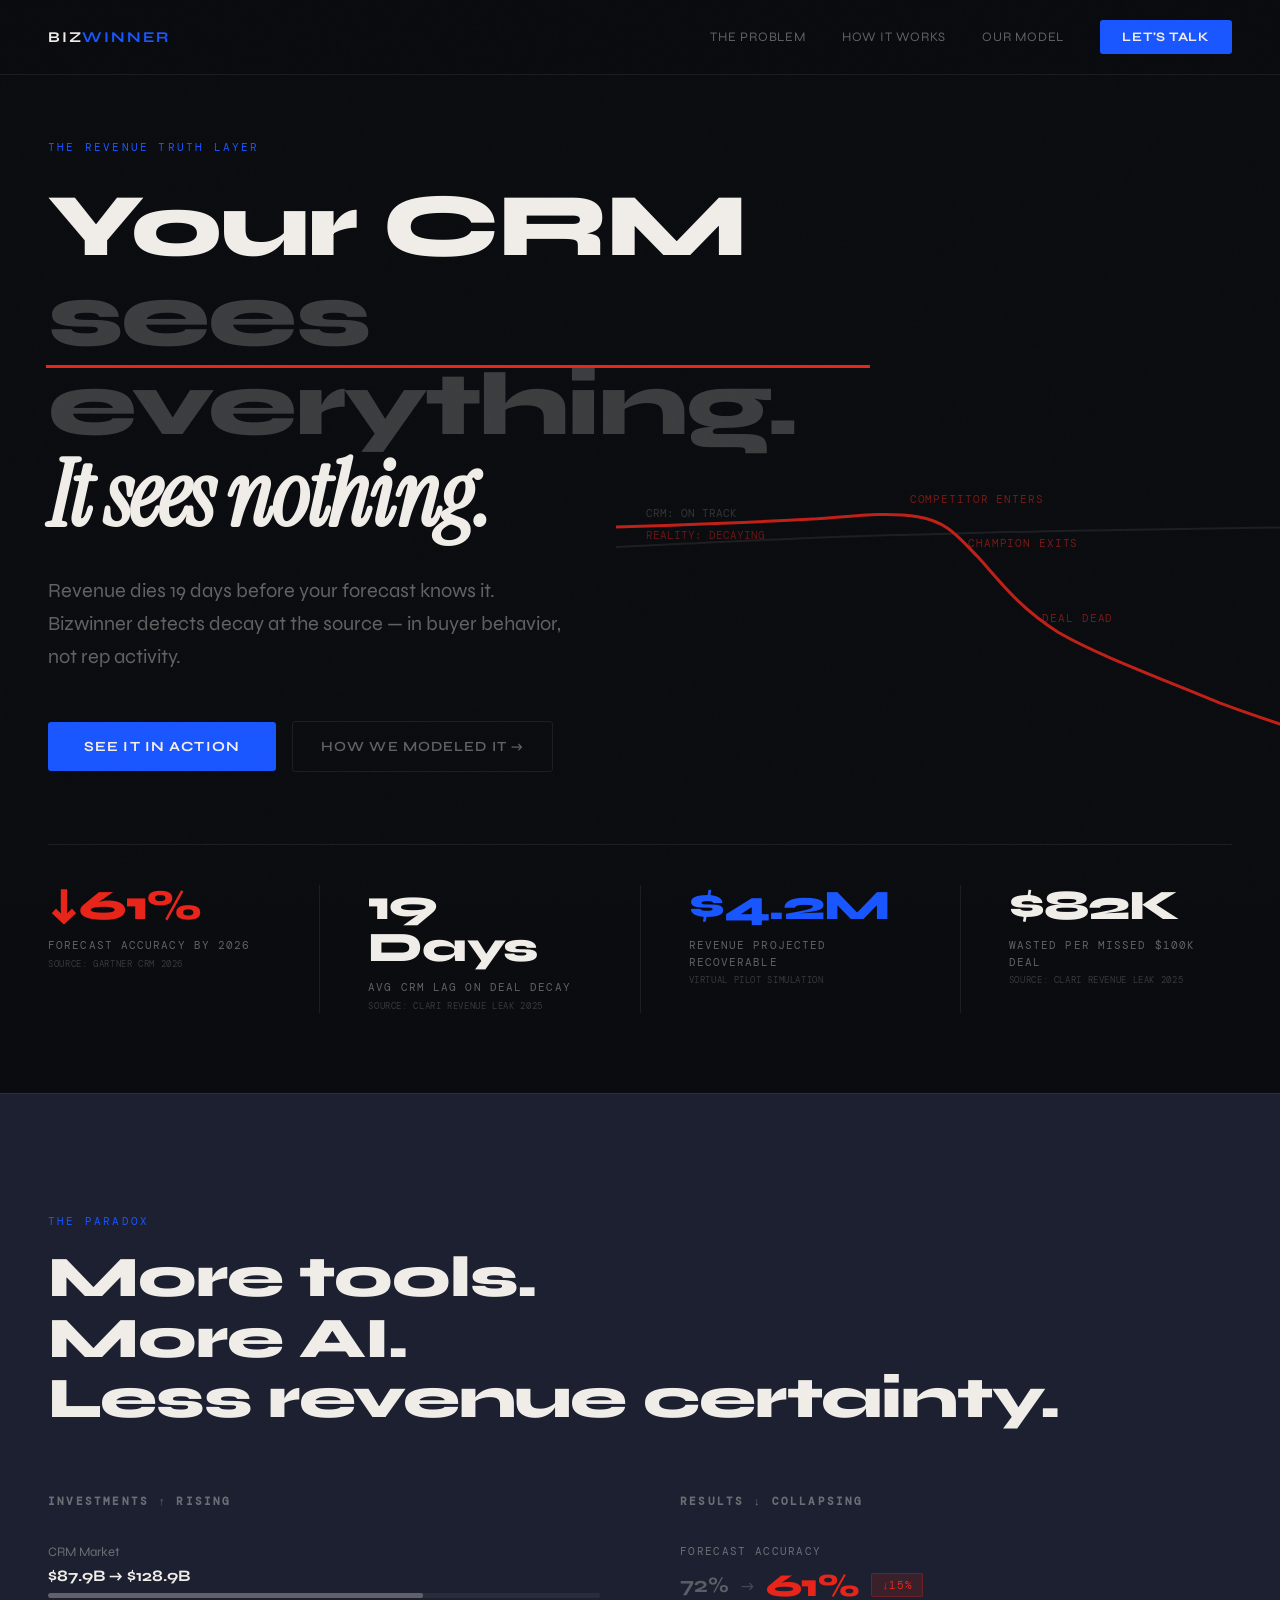
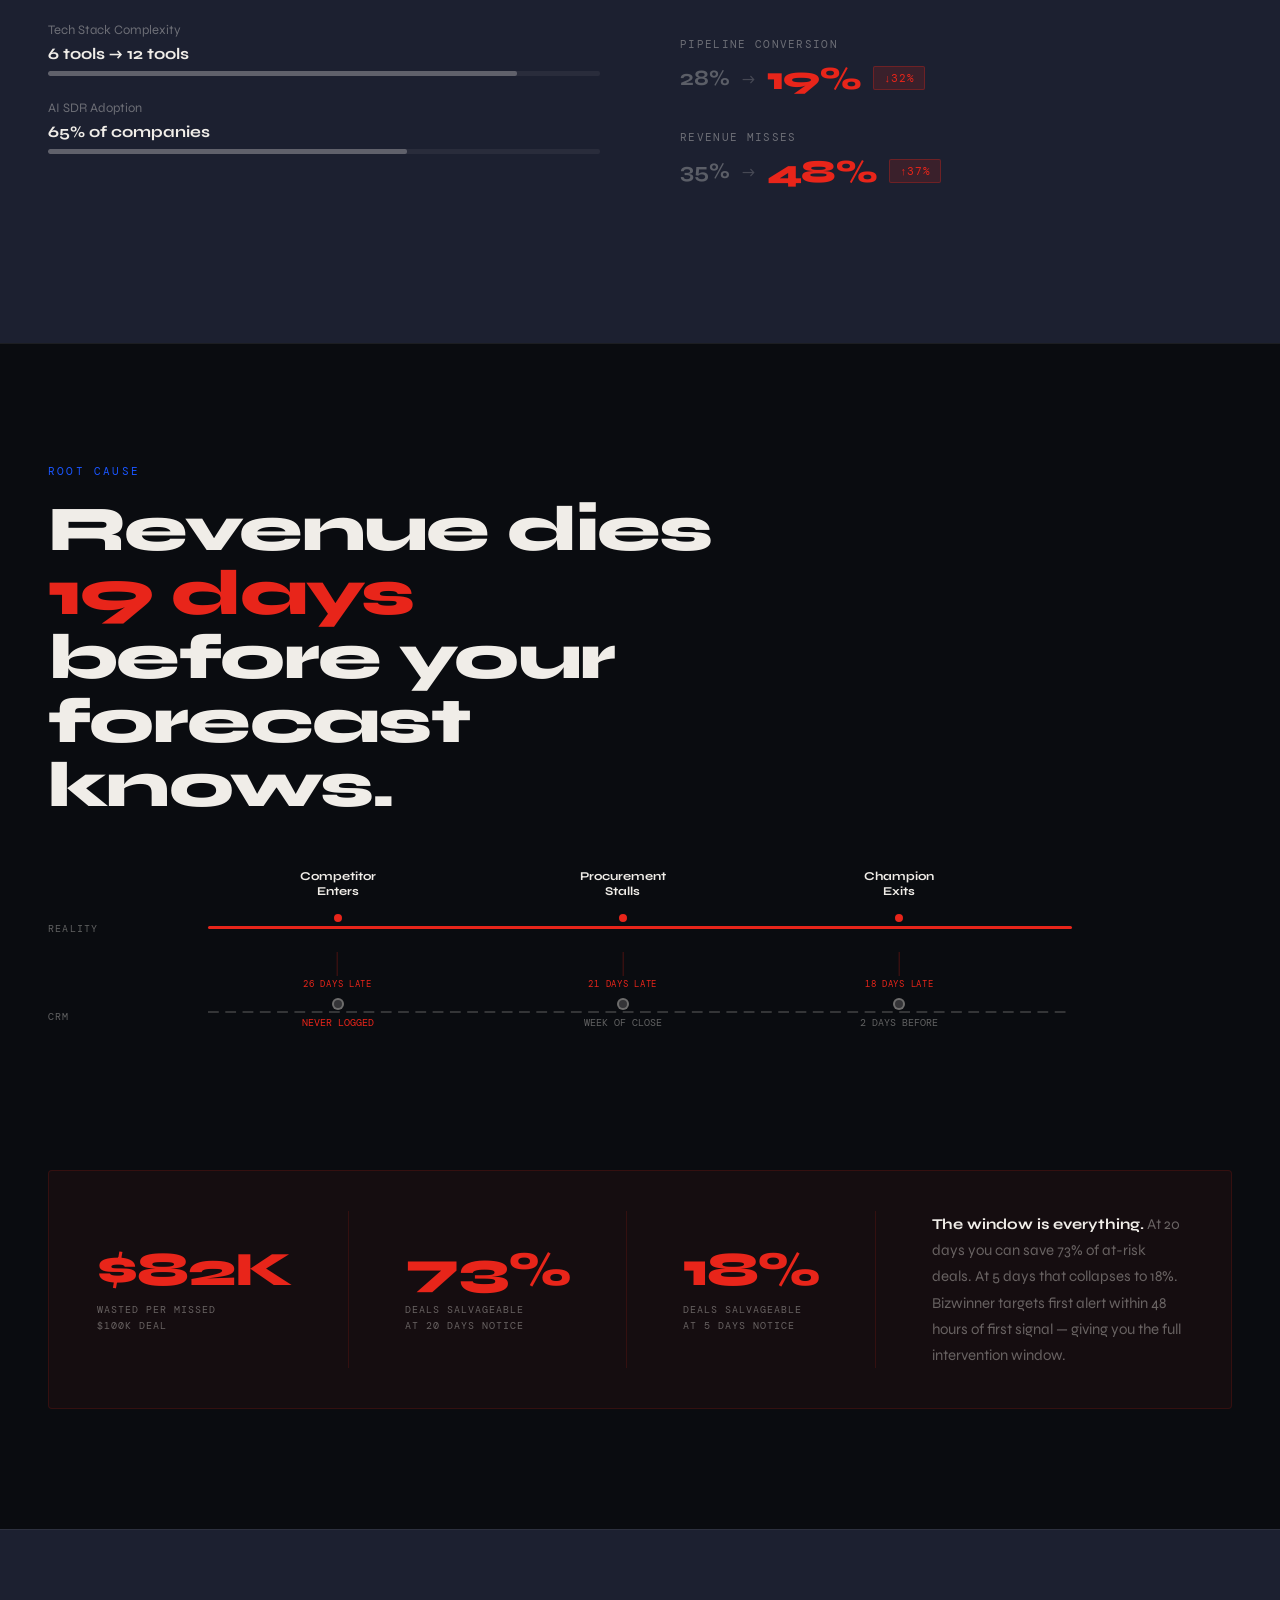
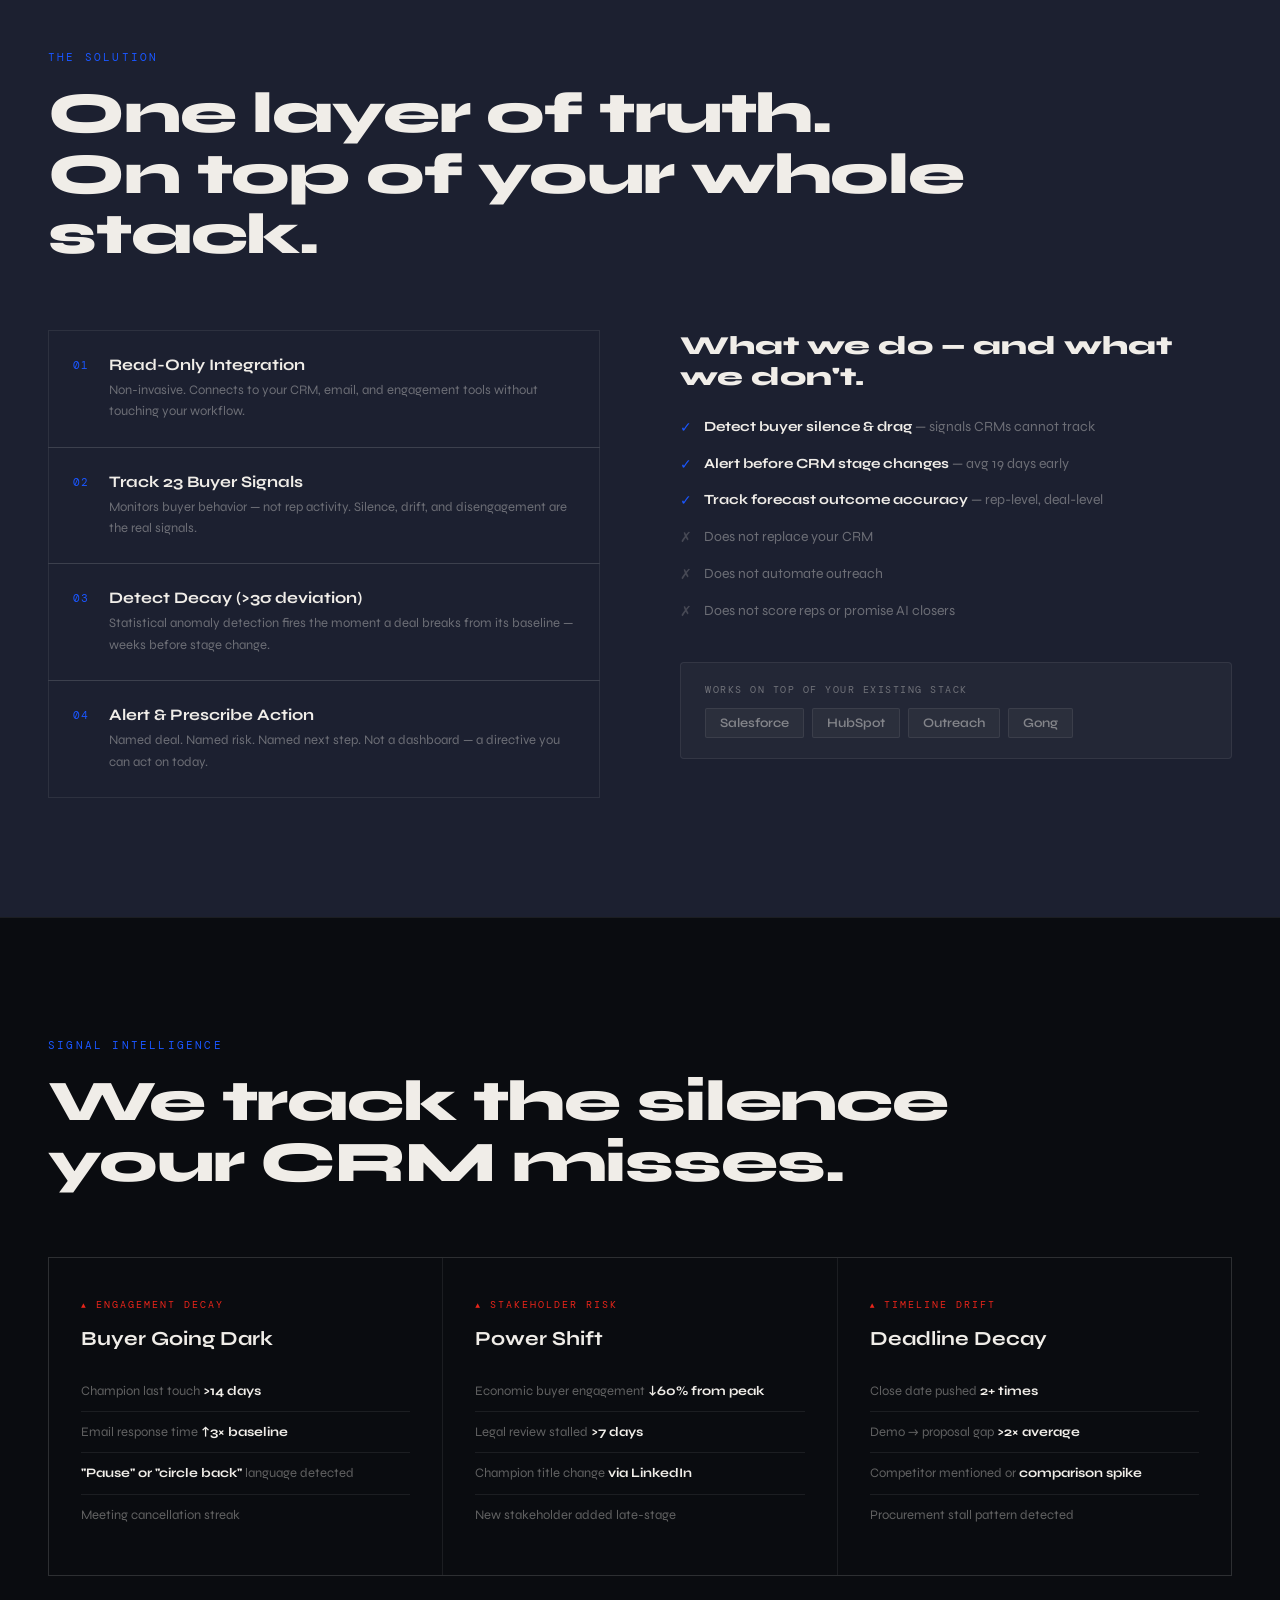
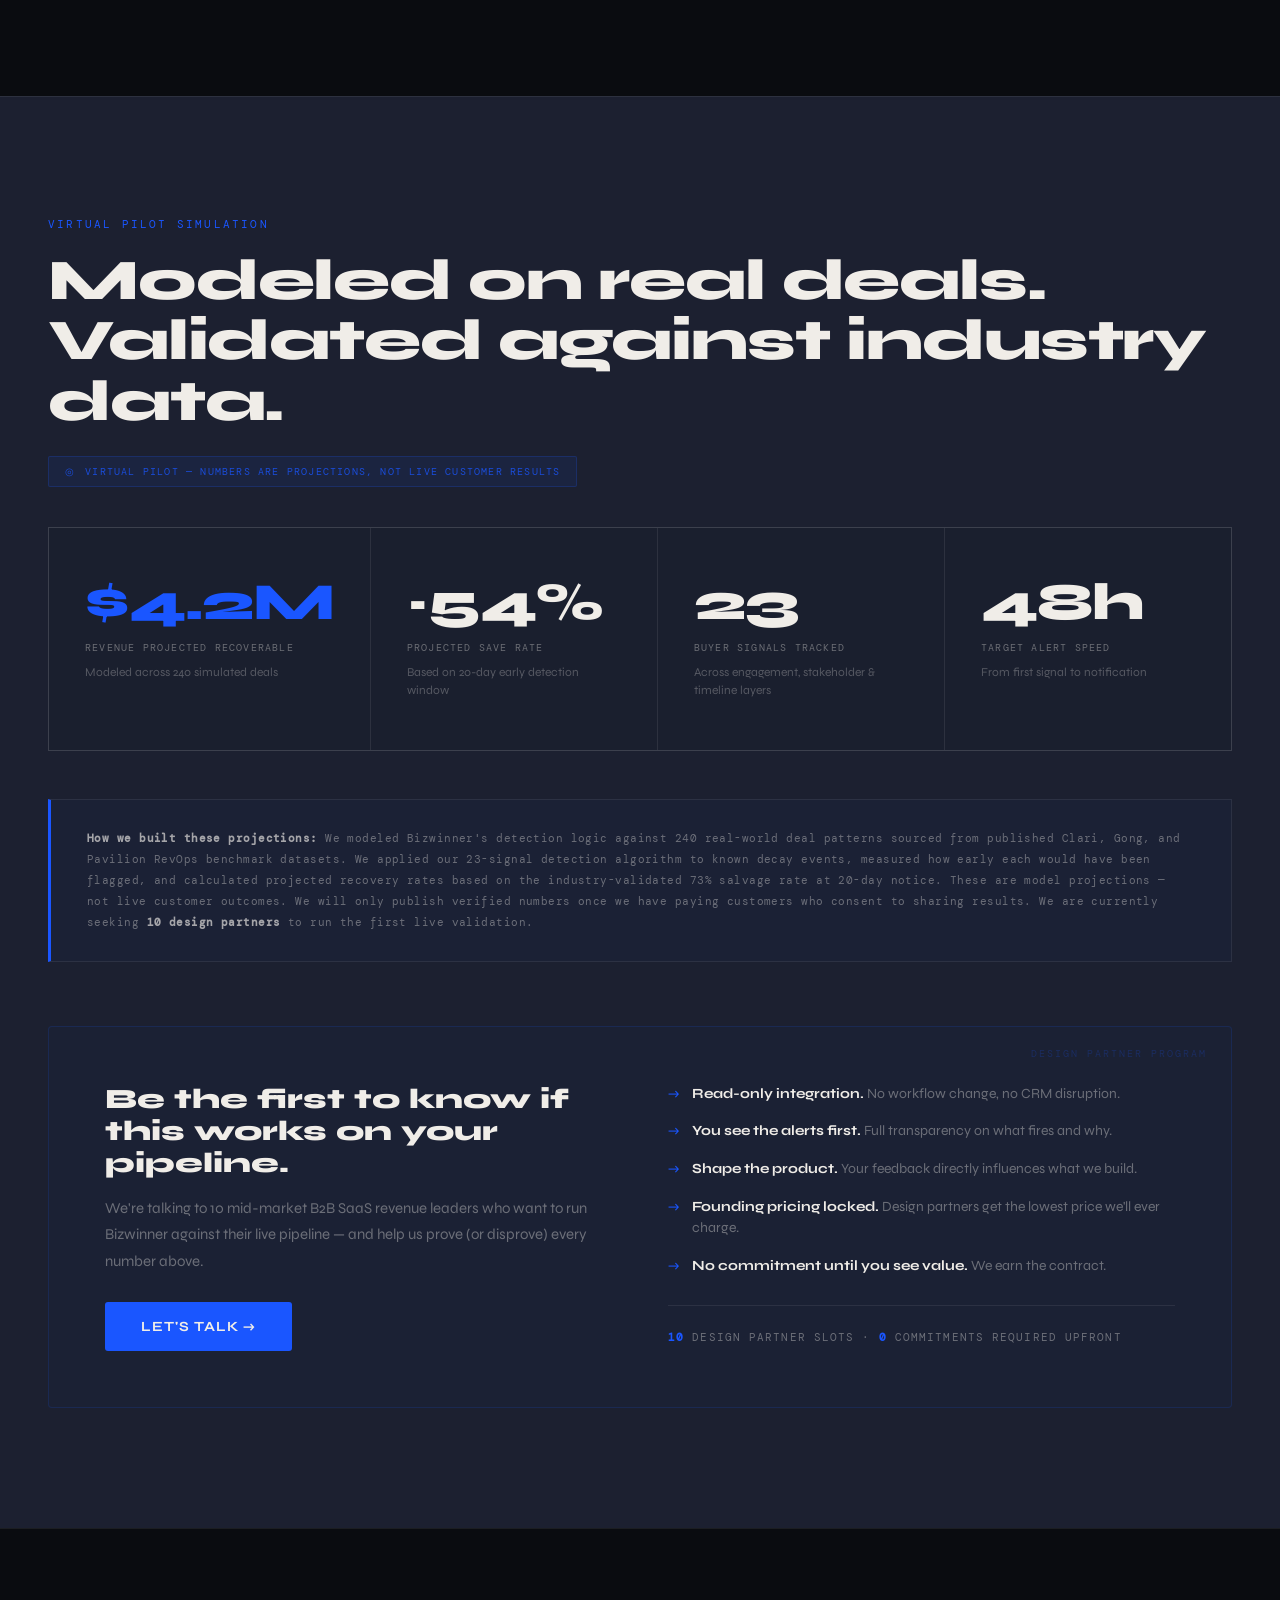
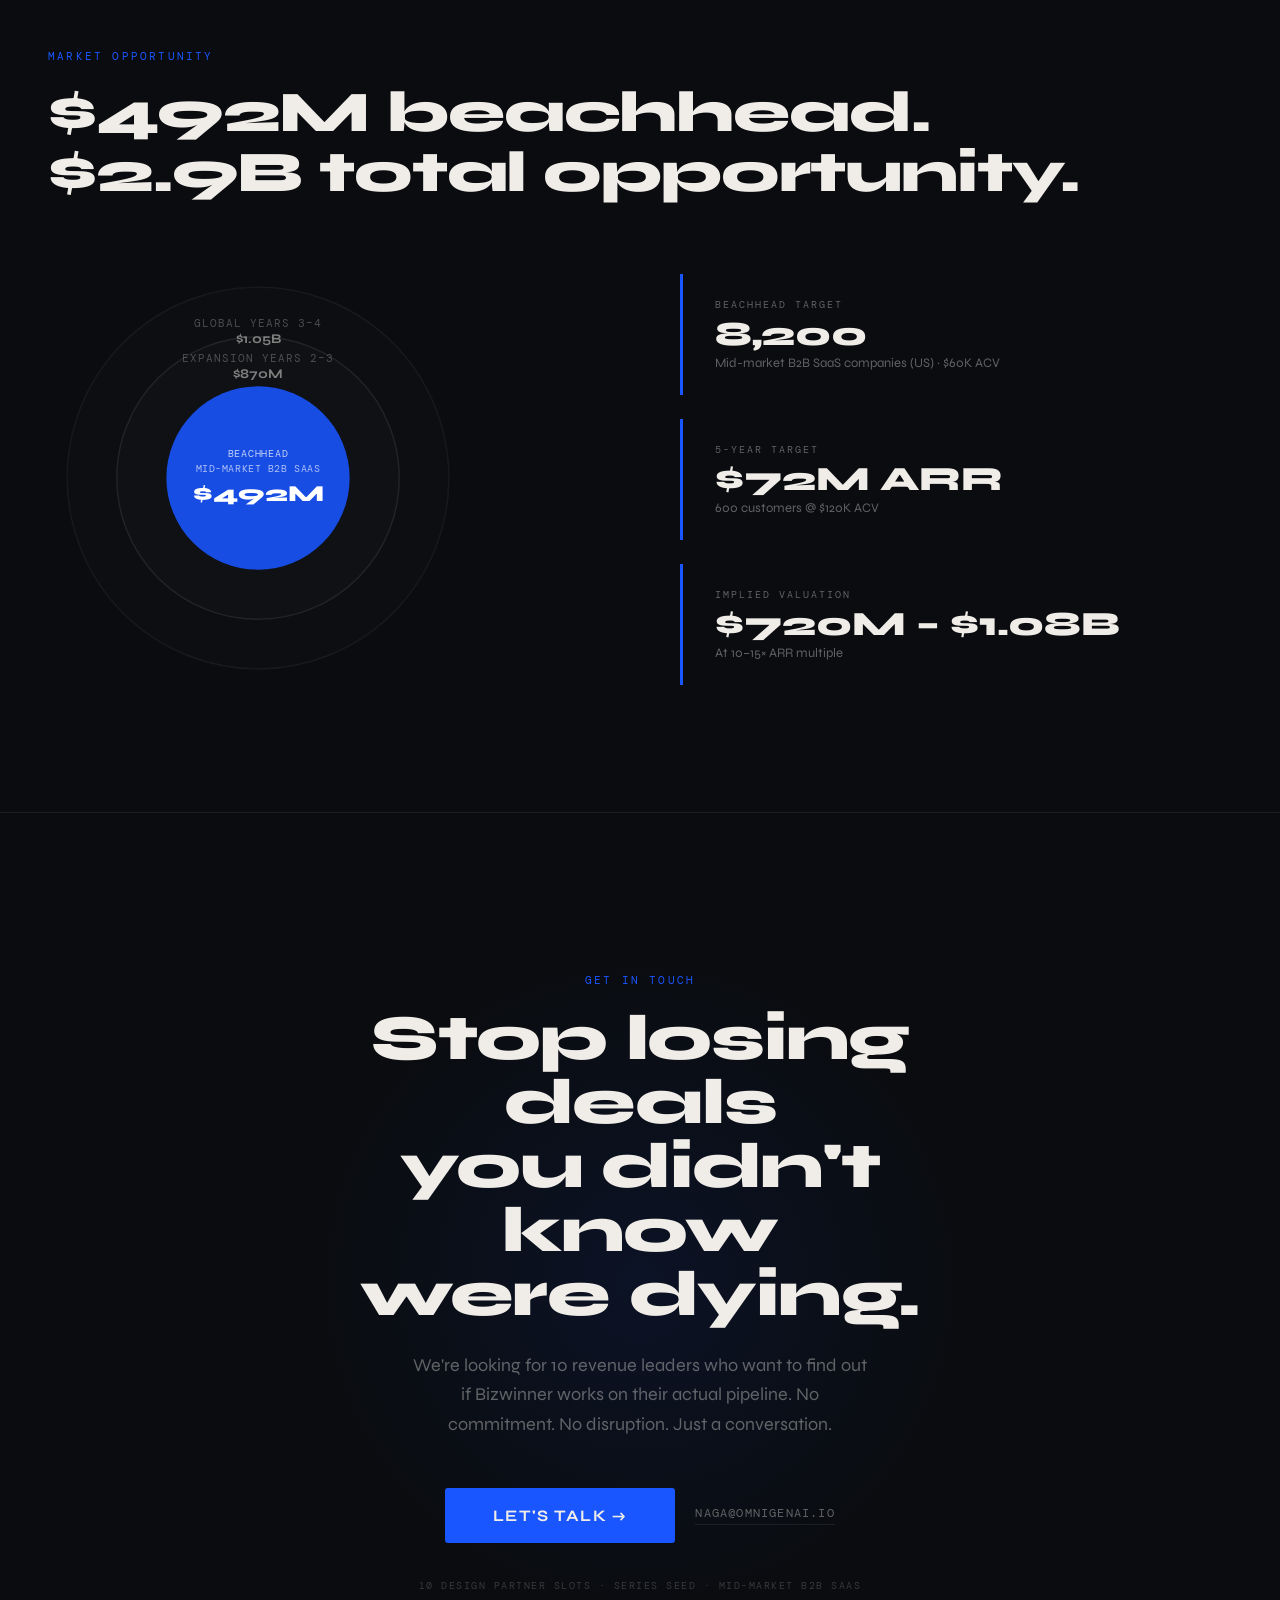
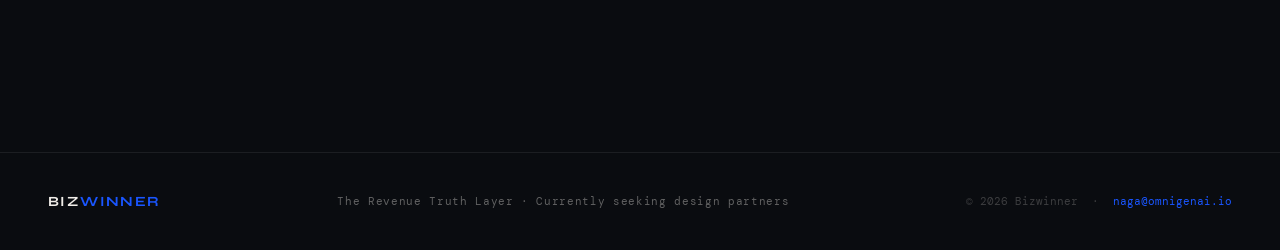
==== index.html @ 1a49df21 "Update index.html text changes" ====
<!DOCTYPE html>
<html lang="en">
<head>
<meta charset="UTF-8">
<meta name="viewport" content="width=device-width, initial-scale=1.0">
<title>Bizwinner — The Revenue Integrity Layer</title>
<meta name="description" content="Bizwinner detects revenue decay before it hits your forecast. Revenue protection, 19 days before the damage is done.">
<link rel="preconnect" href="https://fonts.googleapis.com">
<link rel="preconnect" href="https://fonts.gstatic.com" crossorigin>
<link href="https://fonts.googleapis.com/css2?family=Syne:wght@400;600;700;800&family=DM+Mono:wght@300;400;500&family=Instrument+Serif:ital@0;1&display=swap" rel="stylesheet">
<style>
  :root {
    --ink: #0a0c10;
    --white: #f0ede8;
    --blue: #1a56ff;
    --blue-dim: rgba(26,86,255,0.12);
    --red: #e8251a;
    --red-dim: rgba(232,37,26,0.15);
    --mid: #1c2030;
    --border: rgba(240,237,232,0.08);
    --muted: rgba(240,237,232,0.38);
  }
  *, *::before, *::after { box-sizing: border-box; margin: 0; padding: 0; }
  html { scroll-behavior: smooth; }
  body { font-family: 'Syne', sans-serif; background: var(--ink); color: var(--white); overflow-x: hidden; }

  /* ─── SCROLL PROGRESS ─── */
  #progress-bar { position: fixed; top: 0; left: 0; height: 2px; width: 0%; background: var(--blue); z-index: 200; transition: width 0.1s linear; }

  /* ─── NAV ─── */
  nav { position: fixed; top: 0; left: 0; right: 0; z-index: 100; display: flex; align-items: center; justify-content: space-between; padding: 20px 48px; background: rgba(10,12,16,0.92); backdrop-filter: blur(16px); border-bottom: 1px solid var(--border); }
  .nav-logo { font-size: 15px; font-weight: 700; letter-spacing: 0.12em; text-transform: uppercase; color: var(--white); cursor: pointer; text-decoration: none; }
  .nav-logo span { color: var(--blue); }
  .nav-links { display: flex; align-items: center; }
  nav a.nav-link { font-size: 13px; color: var(--muted); text-decoration: none; letter-spacing: 0.06em; text-transform: uppercase; margin-left: 36px; transition: color 0.2s; }
  nav a.nav-link:hover { color: var(--white); }
  .nav-cta { margin-left: 36px; padding: 9px 22px; background: var(--blue); color: var(--white); border-radius: 3px; font-weight: 700; letter-spacing: 0.06em; border: none; cursor: pointer; font-family: 'Syne', sans-serif; font-size: 13px; text-transform: uppercase; transition: background 0.15s, transform 0.15s; }
  .nav-cta:hover { background: #2a65ff; transform: translateY(-1px); }
  .nav-hamburger { display: none; flex-direction: column; gap: 5px; cursor: pointer; padding: 4px; margin-left: 16px; background: none; border: none; }
  .nav-hamburger span { display: block; width: 22px; height: 2px; background: var(--white); transition: 0.3s; border-radius: 1px; }
  .nav-hamburger.open span:nth-child(1) { transform: translateY(7px) rotate(45deg); }
  .nav-hamburger.open span:nth-child(2) { opacity: 0; }
  .nav-hamburger.open span:nth-child(3) { transform: translateY(-7px) rotate(-45deg); }
  .mobile-menu { display: none; position: fixed; top: 65px; left: 0; right: 0; bottom: 0; background: rgba(10,12,16,0.98); backdrop-filter: blur(20px); z-index: 99; flex-direction: column; align-items: center; justify-content: center; gap: 32px; }
  .mobile-menu.open { display: flex; }
  .mobile-menu a { font-size: 20px; color: var(--muted); text-decoration: none; letter-spacing: 0.08em; text-transform: uppercase; transition: color 0.2s; }
  .mobile-menu a:hover { color: var(--white); }
  .mobile-menu .m-cta { margin-top: 16px; padding: 16px 40px; background: var(--blue); color: var(--white) !important; border-radius: 3px; font-weight: 700; font-size: 16px; }

  /* ─── MODAL ─── */
  .modal-overlay { display: none; position: fixed; inset: 0; z-index: 300; background: rgba(10,12,16,0.92); backdrop-filter: blur(12px); align-items: center; justify-content: center; padding: 24px; }
  .modal-overlay.open { display: flex; }
  .modal-box { background: #13161e; border: 1px solid rgba(26,86,255,0.25); border-radius: 6px; width: 100%; max-width: 540px; padding: 48px; position: relative; animation: modalIn 0.3s ease; max-height: 90vh; overflow-y: auto; }
  @keyframes modalIn { from { opacity:0; transform:translateY(20px); } to { opacity:1; transform:none; } }
  .modal-close { position: absolute; top: 20px; right: 20px; width: 32px; height: 32px; border: 1px solid var(--border); border-radius: 50%; background: transparent; color: var(--muted); font-size: 18px; cursor: pointer; display: flex; align-items: center; justify-content: center; transition: color 0.2s, border-color 0.2s; line-height: 1; }
  .modal-close:hover { color: var(--white); border-color: rgba(240,237,232,0.3); }
  .modal-eyebrow { font-family: 'DM Mono', monospace; font-size: 10px; letter-spacing: 0.2em; text-transform: uppercase; color: var(--blue); margin-bottom: 12px; }
  .modal-title { font-size: 26px; font-weight: 800; line-height: 1.15; margin-bottom: 8px; }
  .modal-sub { font-size: 14px; color: var(--muted); line-height: 1.65; margin-bottom: 32px; }
  .form-group { margin-bottom: 20px; }
  .form-group label { display: block; font-family: 'DM Mono', monospace; font-size: 10px; letter-spacing: 0.15em; text-transform: uppercase; color: var(--muted); margin-bottom: 8px; }
  .form-group input, .form-group select, .form-group textarea { width: 100%; background: rgba(240,237,232,0.04); border: 1px solid var(--border); border-radius: 3px; padding: 12px 16px; color: var(--white); font-family: 'Syne', sans-serif; font-size: 14px; transition: border-color 0.2s, background 0.2s; outline: none; -webkit-appearance: none; appearance: none; }
  .form-group input::placeholder, .form-group textarea::placeholder { color: rgba(240,237,232,0.2); }
  .form-group input:focus, .form-group select:focus, .form-group textarea:focus { border-color: var(--blue); background: rgba(26,86,255,0.06); }
  .form-group select option { background: #13161e; color: var(--white); }
  .form-group textarea { resize: vertical; min-height: 80px; line-height: 1.5; }
  .form-row { display: grid; grid-template-columns: 1fr 1fr; gap: 16px; }
  .form-submit { width: 100%; padding: 16px; background: var(--blue); color: var(--white); border: none; border-radius: 3px; font-family: 'Syne', sans-serif; font-size: 14px; font-weight: 700; letter-spacing: 0.08em; text-transform: uppercase; cursor: pointer; transition: background 0.15s, transform 0.15s; margin-top: 8px; }
  .form-submit:hover { background: #2a65ff; transform: translateY(-1px); }
  .form-submit:disabled { background: rgba(26,86,255,0.4); cursor: not-allowed; transform: none; }
  .form-note { margin-top: 16px; font-family: 'DM Mono', monospace; font-size: 10px; letter-spacing: 0.05em; color: rgba(240,237,232,0.22); text-align: center; line-height: 1.8; }
  .form-success { display: none; text-align: center; padding: 32px 0; }
  .form-success .success-icon { font-size: 52px; color: var(--blue); margin-bottom: 20px; display: block; }
  .form-success h3 { font-size: 24px; font-weight: 800; margin-bottom: 10px; }
  .form-success p { color: var(--muted); font-size: 15px; line-height: 1.65; }

  /* ─── BUTTONS ─── */
  .btn-primary { display: inline-block; padding: 16px 36px; background: var(--blue); color: var(--white); font-family: 'Syne', sans-serif; font-size: 14px; font-weight: 700; letter-spacing: 0.08em; text-transform: uppercase; text-decoration: none; border-radius: 3px; transition: transform 0.15s, background 0.15s; border: none; cursor: pointer; }
  .btn-primary:hover { background: #2a65ff; transform: translateY(-1px); }
  .btn-ghost { display: inline-block; padding: 16px 28px; color: var(--muted); font-size: 14px; font-weight: 600; letter-spacing: 0.08em; text-transform: uppercase; text-decoration: none; border: 1px solid var(--border); border-radius: 3px; transition: color 0.2s, border-color 0.2s; cursor: pointer; background: transparent; font-family: 'Syne', sans-serif; }
  .btn-ghost:hover { color: var(--white); border-color: rgba(240,237,232,0.25); }

  /* ─── HERO ─── */
  #hero { min-height: 100vh; display: flex; flex-direction: column; justify-content: center; padding: 140px 48px 80px; position: relative; overflow: hidden; }
  .hero-eyebrow { font-family: 'DM Mono', monospace; font-size: 11px; letter-spacing: 0.2em; text-transform: uppercase; color: var(--blue); margin-bottom: 28px; }
  .hero-h1 { font-size: clamp(54px, 7vw, 96px); font-weight: 800; line-height: 1.0; letter-spacing: -0.02em; max-width: 820px; position: relative; z-index: 2; }
  .hero-h1 em { font-family: 'Instrument Serif', serif; font-style: italic; }
  .hero-h1 .strike-wrap { position: relative; display: inline-block; color: rgba(240,237,232,0.22); }
  .hero-h1 .strike-wrap::after { content: ''; position: absolute; top: 52%; left: -2px; right: -2px; height: 3px; background: var(--red); animation: strikeIn 0.6s 1.2s ease forwards; transform: scaleX(0); transform-origin: left; }
  @keyframes strikeIn { to { transform: scaleX(1); } }
  .hero-sub { margin-top: 32px; font-size: 20px; color: var(--muted); max-width: 520px; line-height: 1.65; font-weight: 400; position: relative; z-index: 2; }
  .hero-actions { margin-top: 48px; display: flex; gap: 16px; align-items: center; position: relative; z-index: 2; flex-wrap: wrap; }
  .hero-viz { position: absolute; right: -40px; top: 50%; transform: translateY(-50%); width: 55vw; opacity: 0.82; z-index: 1; pointer-events: none; }
  #decay-path { stroke-dasharray: 900; stroke-dashoffset: 900; animation: drawLine 2s 0.5s ease forwards; }
  #decay-path-2 { stroke-dasharray: 900; stroke-dashoffset: 900; animation: drawLine 2s 0.9s ease forwards; }
  @keyframes drawLine { to { stroke-dashoffset: 0; } }
  .hero-stat-band { margin-top: 72px; display: flex; gap: 0; border-top: 1px solid var(--border); padding-top: 40px; position: relative; z-index: 2; }
  .hstat { flex: 1; padding-right: 48px; border-right: 1px solid var(--border); margin-right: 48px; }
  .hstat:last-child { border-right: none; margin-right: 0; padding-right: 0; }
  .hstat-num { font-size: 42px; font-weight: 800; letter-spacing: -0.02em; color: var(--white); line-height: 1; }
  .hstat-num.red { color: var(--red); }
  .hstat-num.blue { color: var(--blue); }
  .hstat-label { margin-top: 10px; font-family: 'DM Mono', monospace; font-size: 11px; letter-spacing: 0.1em; color: var(--muted); text-transform: uppercase; line-height: 1.5; }
  .hstat-label .src { display: block; font-size: 9px; letter-spacing: 0.07em; color: rgba(240,237,232,0.2); margin-top: 4px; }

  /* ─── SECTION BASE ─── */
  section { padding: 120px 48px; }
  .section-label { font-family: 'DM Mono', monospace; font-size: 11px; letter-spacing: 0.2em; text-transform: uppercase; color: var(--blue); margin-bottom: 20px; }
  h2 { font-size: clamp(36px, 4.5vw, 60px); font-weight: 800; line-height: 1.05; letter-spacing: -0.02em; }

  /* ─── PARADOX ─── */
  #paradox { background: var(--mid); border-top: 1px solid var(--border); }
  .paradox-layout { display: grid; grid-template-columns: 1fr 1fr; gap: 80px; margin-top: 64px; align-items: start; }
  .paradox-col h3 { font-family: 'DM Mono', monospace; font-size: 11px; letter-spacing: 0.2em; text-transform: uppercase; margin-bottom: 36px; color: var(--muted); }
  .bar-row { margin-bottom: 24px; }
  .bar-label { font-size: 13px; color: var(--muted); margin-bottom: 6px; }
  .bar-value { font-size: 16px; font-weight: 700; margin-bottom: 8px; }
  .bar-track { height: 5px; background: rgba(240,237,232,0.06); border-radius: 2px; overflow: hidden; }
  .bar-fill { height: 100%; background: rgba(240,237,232,0.28); border-radius: 2px; transform: scaleX(0); transform-origin: left; animation: barGrow 1.2s ease forwards; }
  .bar-fill.b60 { animation-delay: 0.2s; } .bar-fill.b80 { animation-delay: 0.4s; } .bar-fill.b100 { animation-delay: 0.6s; }
  @keyframes barGrow { to { transform: scaleX(1); } }
  .decline-row { margin-bottom: 32px; }
  .decline-metric { font-size: 11px; font-family: 'DM Mono', monospace; letter-spacing: 0.12em; text-transform: uppercase; color: var(--muted); margin-bottom: 8px; }
  .decline-numbers { display: flex; align-items: center; gap: 12px; }
  .decline-old { font-size: 22px; font-weight: 700; color: rgba(240,237,232,0.3); }
  .decline-arrow { font-size: 16px; color: rgba(240,237,232,0.2); }
  .decline-new { font-size: 32px; font-weight: 800; color: var(--red); letter-spacing: -0.02em; }
  .decline-pct { font-family: 'DM Mono', monospace; font-size: 11px; padding: 4px 10px; background: var(--red-dim); border: 1px solid rgba(232,37,26,0.3); border-radius: 2px; color: var(--red); letter-spacing: 0.06em; }

  /* ─── BLIND SPOT ─── */
  #blind-spot { border-top: 1px solid var(--border); }
  .blindspot-headline { font-size: clamp(40px, 5vw, 72px); font-weight: 800; line-height: 1.0; letter-spacing: -0.025em; max-width: 760px; margin-top: 16px; }
  .blindspot-headline .num-red { color: var(--red); }
  .blindspot-impact { margin-top: 80px; padding: 40px 48px; background: rgba(232,37,26,0.05); border: 1px solid rgba(232,37,26,0.15); border-radius: 4px; display: flex; gap: 56px; align-items: center; flex-wrap: wrap; }
  .bi-stat .num { font-size: 48px; font-weight: 800; color: var(--red); line-height: 1; letter-spacing: -0.02em; }
  .bi-stat .desc { font-family: 'DM Mono', monospace; font-size: 10px; letter-spacing: 0.1em; color: var(--muted); text-transform: uppercase; margin-top: 8px; max-width: 130px; line-height: 1.6; }
  .bi-divider { width: 1px; background: rgba(232,37,26,0.15); align-self: stretch; min-height: 60px; }
  .bi-quote { font-size: 15px; line-height: 1.75; color: var(--muted); flex: 1; min-width: 240px; }
  .bi-quote strong { color: var(--white); }

  /* ─── HOW IT WORKS ─── */
  #how { background: var(--mid); border-top: 1px solid var(--border); }
  .how-grid { display: grid; grid-template-columns: 1fr 1fr; gap: 80px; margin-top: 64px; align-items: start; }
  .flow-diagram { display: flex; flex-direction: column; }
  .flow-step { display: flex; align-items: flex-start; gap: 20px; padding: 24px; border: 1px solid var(--border); margin-bottom: -1px; position: relative; transition: border-color 0.2s, background 0.2s; z-index: 0; }
  .flow-step:hover { border-color: var(--blue); background: var(--blue-dim); z-index: 1; }
  .flow-step-num { font-family: 'DM Mono', monospace; font-size: 11px; color: var(--blue); flex-shrink: 0; margin-top: 3px; letter-spacing: 0.1em; }
  .flow-step-title { font-size: 16px; font-weight: 700; margin-bottom: 6px; }
  .flow-step-desc { font-size: 13px; color: var(--muted); line-height: 1.65; }
  .how-right h3 { font-size: 26px; font-weight: 800; margin-bottom: 24px; line-height: 1.2; }
  .check-list { list-style: none; margin-bottom: 40px; }
  .check-list li { display: flex; align-items: flex-start; gap: 12px; font-size: 14px; color: var(--muted); margin-bottom: 14px; line-height: 1.55; }
  .check-list li .icon-check { color: var(--blue); flex-shrink: 0; margin-top: 1px; }
  .check-list li .icon-x { color: rgba(240,237,232,0.2); flex-shrink: 0; margin-top: 1px; }
  .check-list li strong { color: var(--white); }
  .stack-logos { padding: 20px 24px; background: rgba(240,237,232,0.03); border: 1px solid var(--border); border-radius: 4px; }
  .stack-logos p { font-family: 'DM Mono', monospace; font-size: 10px; letter-spacing: 0.15em; color: var(--muted); text-transform: uppercase; margin-bottom: 12px; }
  .logo-pills { display: flex; flex-wrap: wrap; gap: 8px; }
  .logo-pill { padding: 6px 14px; background: rgba(240,237,232,0.04); border: 1px solid var(--border); border-radius: 2px; font-size: 13px; font-weight: 600; color: rgba(240,237,232,0.45); }

  /* ─── SIGNALS ─── */
  #signals { border-top: 1px solid var(--border); }
  .signals-grid { display: grid; grid-template-columns: repeat(3, 1fr); gap: 1px; margin-top: 64px; background: var(--border); border: 1px solid var(--border); }
  .signal-card { background: var(--ink); padding: 40px 32px; transition: background 0.2s; }
  .signal-card:hover { background: #0f1219; }
  .signal-cat { font-family: 'DM Mono', monospace; font-size: 10px; letter-spacing: 0.2em; text-transform: uppercase; color: var(--red); margin-bottom: 16px; display: flex; align-items: center; gap: 8px; }
  .signal-cat::before { content: '▲'; font-size: 8px; }
  .signal-title { font-size: 20px; font-weight: 700; margin-bottom: 20px; line-height: 1.2; }
  .signal-items { list-style: none; }
  .signal-items li { font-size: 13px; color: var(--muted); padding: 10px 0; border-bottom: 1px solid var(--border); line-height: 1.55; }
  .signal-items li:last-child { border-bottom: none; }
  .signal-items li strong { color: var(--white); }

  /* ─── PROOF ─── */
  #proof { background: var(--mid); border-top: 1px solid var(--border); }
  .vp-badge { display: inline-flex; align-items: center; gap: 8px; margin-top: 24px; padding: 8px 16px; background: rgba(26,86,255,0.08); border: 1px solid rgba(26,86,255,0.2); border-radius: 2px; font-family: 'DM Mono', monospace; font-size: 10px; letter-spacing: 0.12em; color: rgba(26,86,255,0.8); text-transform: uppercase; }
  .vp-badge::before { content: '◎'; font-size: 10px; margin-right: 2px; }
  .proof-stats { display: grid; grid-template-columns: repeat(4, 1fr); gap: 1px; margin-top: 40px; background: var(--border); border: 1px solid var(--border); }
  .pstat { background: #1a1f2e; padding: 48px 36px; transition: background 0.2s; border-bottom: 3px solid transparent; }
  .pstat:hover { background: #1e2438; border-bottom-color: var(--blue); }
  .pstat-num { font-size: 52px; font-weight: 800; line-height: 1; letter-spacing: -0.02em; }
  .pstat-num.blue { color: var(--blue); } .pstat-num.white { color: var(--white); }
  .pstat-desc { margin-top: 12px; font-family: 'DM Mono', monospace; font-size: 10px; letter-spacing: 0.12em; color: var(--muted); text-transform: uppercase; line-height: 1.5; }
  .pstat-sub { margin-top: 8px; font-size: 12px; color: rgba(240,237,232,0.28); line-height: 1.5; }
  .transparency-note { margin-top: 48px; padding: 28px 36px; border: 1px solid var(--border); border-left: 3px solid var(--blue); background: rgba(26,86,255,0.025); }
  .transparency-note p { font-family: 'DM Mono', monospace; font-size: 11px; letter-spacing: 0.04em; color: var(--muted); line-height: 1.9; }
  .transparency-note strong { color: rgba(240,237,232,0.65); }
  .design-partner-section { margin-top: 64px; padding: 56px; border: 1px solid rgba(26,86,255,0.15); background: rgba(26,86,255,0.025); position: relative; overflow: hidden; border-radius: 4px; }
  .design-partner-section::before { content: 'DESIGN PARTNER PROGRAM'; position: absolute; top: 20px; right: 24px; font-family: 'DM Mono', monospace; font-size: 10px; letter-spacing: 0.2em; color: rgba(26,86,255,0.22); text-transform: uppercase; }
  .dp-grid { display: grid; grid-template-columns: 1fr 1fr; gap: 56px; align-items: start; }
  .dp-left h3 { font-size: 28px; font-weight: 800; line-height: 1.15; margin-bottom: 16px; }
  .dp-left p { font-size: 15px; color: var(--muted); line-height: 1.75; margin-bottom: 28px; }
  .dp-perks { list-style: none; }
  .dp-perks li { display: flex; align-items: flex-start; gap: 12px; font-size: 14px; color: var(--muted); margin-bottom: 16px; line-height: 1.55; }
  .dp-perks li .perk-icon { color: var(--blue); flex-shrink: 0; }
  .dp-perks li strong { color: var(--white); }
  .dp-slots { margin-top: 28px; padding-top: 24px; border-top: 1px solid var(--border); font-family: 'DM Mono', monospace; font-size: 11px; letter-spacing: 0.1em; color: var(--muted); text-transform: uppercase; }
  .dp-slots span { color: var(--blue); font-weight: 600; }

  /* ─── MARKET ─── */
  #market { border-top: 1px solid var(--border); }
  .market-layout { display: grid; grid-template-columns: 1fr 1fr; gap: 80px; margin-top: 64px; align-items: center; }
  .market-stats { display: flex; flex-direction: column; gap: 24px; }
  .mstat { padding: 24px 32px; border-left: 3px solid var(--blue); transition: background 0.2s; }
  .mstat:hover { background: rgba(26,86,255,0.04); }
  .mstat-label { font-family: 'DM Mono', monospace; font-size: 10px; letter-spacing: 0.2em; text-transform: uppercase; color: var(--muted); margin-bottom: 6px; }
  .mstat-num { font-size: 34px; font-weight: 800; color: var(--white); line-height: 1; letter-spacing: -0.01em; }
  .mstat-sub { font-size: 13px; color: var(--muted); margin-top: 4px; }

  /* ─── CTA ─── */
  #cta { text-align: center; padding: 160px 48px; background: var(--ink); border-top: 1px solid var(--border); position: relative; overflow: hidden; }
  #cta::before { content: ''; position: absolute; top: 50%; left: 50%; transform: translate(-50%, -50%); width: 700px; height: 700px; background: radial-gradient(ellipse, rgba(26,86,255,0.09) 0%, transparent 65%); pointer-events: none; }
  #cta h2 { font-size: clamp(40px, 5vw, 68px); max-width: 700px; margin: 0 auto 24px; line-height: 1.0; position: relative; z-index: 1; }
  #cta .cta-sub { color: var(--muted); font-size: 18px; max-width: 460px; margin: 0 auto 48px; line-height: 1.65; position: relative; z-index: 1; }
  .cta-actions { display: flex; align-items: center; justify-content: center; gap: 20px; flex-wrap: wrap; position: relative; z-index: 1; }
  .cta-email-link { font-family: 'DM Mono', monospace; font-size: 12px; letter-spacing: 0.1em; color: var(--muted); text-decoration: none; text-transform: uppercase; border-bottom: 1px solid var(--border); padding-bottom: 3px; transition: color 0.2s, border-color 0.2s; }
  .cta-email-link:hover { color: var(--blue); border-color: var(--blue); }
  .cta-note { margin-top: 36px; font-family: 'DM Mono', monospace; font-size: 10px; letter-spacing: 0.15em; color: rgba(240,237,232,0.2); text-transform: uppercase; position: relative; z-index: 1; }

  /* ─── FOOTER ─── */
  footer { padding: 40px 48px; border-top: 1px solid var(--border); display: flex; align-items: center; justify-content: space-between; flex-wrap: wrap; gap: 16px; }
  .footer-logo { font-size: 14px; font-weight: 700; letter-spacing: 0.1em; text-transform: uppercase; }
  .footer-logo span { color: var(--blue); }
  .footer-center { font-family: 'DM Mono', monospace; font-size: 11px; color: var(--muted); letter-spacing: 0.06em; }
  .footer-right { font-family: 'DM Mono', monospace; font-size: 11px; color: rgba(240,237,232,0.22); }
  .footer-right a { color: var(--blue); text-decoration: none; }
  .footer-right a:hover { text-decoration: underline; }

  /* ─── FADE IN ─── */
  .fade-up { opacity: 0; transform: translateY(28px); transition: opacity 0.7s ease, transform 0.7s ease; }
  .fade-up.visible { opacity: 1; transform: none; }
  .fade-up.d1 { transition-delay: 0.1s; } .fade-up.d2 { transition-delay: 0.2s; }
  .fade-up.d3 { transition-delay: 0.3s; } .fade-up.d4 { transition-delay: 0.4s; }

  /* ─── NOISE ─── */
  body::after { content: ''; position: fixed; inset: 0; pointer-events: none; background-image: url("data:image/svg+xml,%3Csvg viewBox='0 0 200 200' xmlns='http://www.w3.org/2000/svg'%3E%3Cfilter id='n'%3E%3CfeTurbulence type='fractalNoise' baseFrequency='0.85' numOctaves='4' stitchTiles='stitch'/%3E%3C/filter%3E%3Crect width='100%25' height='100%25' filter='url(%23n)' opacity='0.03'/%3E%3C/svg%3E"); opacity: 0.5; z-index: 1000; mix-blend-mode: overlay; }

  /* ─── RESPONSIVE ─── */
  @media (max-width: 900px) {
    nav { padding: 16px 20px; }
    .nav-links { display: none; }
    .nav-hamburger { display: flex; }
    section { padding: 80px 24px; }
    #hero { padding: 100px 24px 60px; }
    .hero-viz { display: none; }
    .paradox-layout, .how-grid, .market-layout, .dp-grid { grid-template-columns: 1fr; gap: 48px; }
    .proof-stats { grid-template-columns: repeat(2, 1fr); }
    .signals-grid { grid-template-columns: 1fr; }
    .hero-stat-band { flex-direction: column; gap: 24px; }
    .hstat { border-right: none; padding-right: 0; margin-right: 0; border-bottom: 1px solid var(--border); padding-bottom: 20px; }
    .hstat:last-child { border-bottom: none; }
    .blindspot-impact { flex-direction: column; gap: 32px; }
    .bi-divider { display: none; }
    footer { flex-direction: column; text-align: center; }
    .design-partner-section { padding: 32px 20px; }
    .design-partner-section::before { display: none; }
    .form-row { grid-template-columns: 1fr; }
    .modal-box { padding: 32px 20px; }
    .cta-actions { flex-direction: column; gap: 16px; }
    #cta { padding: 100px 24px; }
  }
</style>
</head>
<body>

<div id="progress-bar"></div>

<!-- ─── CONTACT MODAL ─── -->
<div class="modal-overlay" id="contactModal" role="dialog" aria-modal="true">
  <div class="modal-box">
    <button class="modal-close" id="modalClose" aria-label="Close">✕</button>
    <div id="formContent">
      <p class="modal-eyebrow">Get In Touch</p>
      <h2 class="modal-title">Start the conversation.</h2>
      <p class="modal-sub">Tell us a bit about your pipeline. We'll get back within one business day — no automated sequences.</p>
      <form name="contact" netlify netlify-honeypot="bot-field" id="contactForm">
        <input type="hidden" name="form-name" value="contact">
        <p style="display:none;"><label>Don't fill: <input name="bot-field"></label></p>
        <div class="form-row">
          <div class="form-group">
            <label for="fname">Your Name</label>
            <input type="text" id="fname" name="name" placeholder="Alex Chen" required>
          </div>
          <div class="form-group">
            <label for="femail">Work Email</label>
            <input type="email" id="femail" name="email" placeholder="alex@company.com" required>
          </div>
        </div>
        <div class="form-row">
          <div class="form-group">
            <label for="fcompany">Company</label>
            <input type="text" id="fcompany" name="company" placeholder="Acme Inc." required>
          </div>
          <div class="form-group">
            <label for="frole">Your Role</label>
            <select id="frole" name="role">
              <option value="" disabled selected>Select role</option>
              <option>CRO / Chief Revenue Officer</option>
              <option>VP Sales</option>
              <option>VP RevOps</option>
              <option>Head of Revenue</option>
              <option>Founder / CEO</option>
              <option>Other</option>
            </select>
          </div>
        </div>
        <div class="form-group">
          <label for="farr">Company ARR Range</label>
          <select id="farr" name="arr">
            <option value="" disabled selected>Select range</option>
            <option>Under $5M ARR</option>
            <option>$5M – $15M ARR</option>
            <option>$15M – $50M ARR</option>
            <option>$50M – $100M ARR</option>
            <option>$100M+ ARR</option>
          </select>
        </div>
        <div class="form-group">
          <label for="fmsg">What's on your mind? (optional)</label>
          <textarea id="fmsg" name="message" placeholder="Tell us about your forecast challenges, CRM setup, or what you'd want to test..."></textarea>
        </div>
        <button type="submit" class="form-submit" id="formSubmit">Send Message →</button>
        <p class="form-note">Replies come from naga@omnigenai.io · Usually within 1 business day</p>
      </form>
    </div>
    <div class="form-success" id="formSuccess">
      <span class="success-icon">✓</span>
      <h3>Message sent.</h3>
      <p>Naga will be in touch within one business day.<br>No automated replies — a real conversation.</p>
    </div>
  </div>
</div>

<!-- ─── NAV ─── -->
<nav>
  <a class="nav-logo" href="#">Biz<span>winner</span></a>
  <div class="nav-links">
    <a href="#paradox" class="nav-link">The Problem</a>
    <a href="#how" class="nav-link">How It Works</a>
    <a href="#proof" class="nav-link">Our Model</a>
    <button class="nav-cta" onclick="openModal()">Let's Talk</button>
  </div>
  <button class="nav-hamburger" id="hamburger" onclick="toggleMenu()" aria-label="Open menu">
    <span></span><span></span><span></span>
  </button>
</nav>

<!-- Mobile Menu -->
<div class="mobile-menu" id="mobileMenu">
  <a href="#paradox" onclick="toggleMenu()">The Problem</a>
  <a href="#how" onclick="toggleMenu()">How It Works</a>
  <a href="#proof" onclick="toggleMenu()">Our Model</a>
  <a href="#" class="m-cta" onclick="toggleMenu(); openModal(); return false;">Let's Talk</a>
</div>

<!-- ─── HERO ─── -->
<section id="hero">
  <p class="hero-eyebrow fade-up">The Revenue Truth Layer</p>
  <h1 class="hero-h1 fade-up d1">
    Your CRM<br>
    <span class="strike-wrap">sees everything.</span><br>
    <em>It sees nothing.</em>
  </h1>
  <p class="hero-sub fade-up d2">Revenue dies 19 days before your forecast knows it. Bizwinner detects decay at the source — in buyer behavior, not rep activity.</p>
  <div class="hero-actions fade-up d3">
    <button class="btn-primary" onclick="openModal()">See It In Action</button>
    <a href="#proof" class="btn-ghost">How We Modeled It →</a>
  </div>

  <svg class="hero-viz" viewBox="0 0 700 400" fill="none" xmlns="http://www.w3.org/2000/svg" aria-hidden="true">
    <path id="decay-path-2" d="M0,200 C100,195 200,190 280,188 C360,186 420,184 500,183 C580,182 640,181 700,180" stroke="rgba(240,237,232,0.1)" stroke-width="2" stroke-dasharray="6 4" fill="none"/>
    <path id="decay-path" d="M0,180 C80,178 140,175 200,172 C240,169 270,165 300,170 C330,175 340,190 360,210 C380,232 400,260 440,285 C480,308 540,330 600,355 C640,370 680,382 700,390" stroke="#e8251a" stroke-width="3" fill="none"/>
    <text x="292" y="156" fill="rgba(232,37,26,0.6)" font-size="11" font-family="DM Mono, monospace" letter-spacing="0.08em">COMPETITOR ENTERS</text>
    <text x="350" y="200" fill="rgba(232,37,26,0.6)" font-size="11" font-family="DM Mono, monospace" letter-spacing="0.08em">CHAMPION EXITS</text>
    <text x="424" y="275" fill="rgba(232,37,26,0.6)" font-size="11" font-family="DM Mono, monospace" letter-spacing="0.08em">DEAL DEAD</text>
    <text x="30" y="170" fill="rgba(240,237,232,0.22)" font-size="11" font-family="DM Mono, monospace">CRM: ON TRACK</text>
    <text x="30" y="192" fill="rgba(232,37,26,0.5)" font-size="11" font-family="DM Mono, monospace">REALITY: DECAYING</text>
  </svg>

  <div class="hero-stat-band fade-up d4">
    <div class="hstat">
      <div class="hstat-num red">↓61%</div>
      <div class="hstat-label">Forecast accuracy by 2026<span class="src">Source: Gartner CRM 2026</span></div>
    </div>
    <div class="hstat">
      <div class="hstat-num">19 Days</div>
      <div class="hstat-label">Avg CRM lag on deal decay<span class="src">Source: Clari Revenue Leak 2025</span></div>
    </div>
    <div class="hstat">
      <div class="hstat-num blue">$4.2M</div>
      <div class="hstat-label">Revenue projected recoverable<span class="src">Virtual pilot simulation</span></div>
    </div>
    <div class="hstat">
      <div class="hstat-num">$82K</div>
      <div class="hstat-label">Wasted per missed $100K deal<span class="src">Source: Clari Revenue Leak 2025</span></div>
    </div>
  </div>
</section>

<!-- ─── PARADOX ─── -->
<section id="paradox">
  <p class="section-label fade-up">The Paradox</p>
  <h2 class="fade-up d1">More tools.<br>More AI.<br>Less revenue certainty.</h2>
  <div class="paradox-layout">
    <div class="paradox-col fade-up d2">
      <h3>Investments ↑ Rising</h3>
      <div class="bar-row"><div class="bar-label">CRM Market</div><div class="bar-value">$87.9B → $128.9B</div><div class="bar-track"><div class="bar-fill b60" style="width:68%"></div></div></div>
      <div class="bar-row"><div class="bar-label">Tech Stack Complexity</div><div class="bar-value">6 tools → 12 tools</div><div class="bar-track"><div class="bar-fill b80" style="width:85%"></div></div></div>
      <div class="bar-row"><div class="bar-label">AI SDR Adoption</div><div class="bar-value">65% of companies</div><div class="bar-track"><div class="bar-fill b100" style="width:65%"></div></div></div>
    </div>
    <div class="paradox-col fade-up d3">
      <h3>Results ↓ Collapsing</h3>
      <div class="decline-row"><div class="decline-metric">Forecast Accuracy</div><div class="decline-numbers"><span class="decline-old">72%</span><span class="decline-arrow">→</span><span class="decline-new">61%</span><span class="decline-pct">↓15%</span></div></div>
      <div class="decline-row"><div class="decline-metric">Pipeline Conversion</div><div class="decline-numbers"><span class="decline-old">28%</span><span class="decline-arrow">→</span><span class="decline-new">19%</span><span class="decline-pct">↓32%</span></div></div>
      <div class="decline-row"><div class="decline-metric">Revenue Misses</div><div class="decline-numbers"><span class="decline-old">35%</span><span class="decline-arrow">→</span><span class="decline-new">48%</span><span class="decline-pct" style="color:var(--red)">↑37%</span></div></div>
    </div>
  </div>
</section>

<!-- ─── BLIND SPOT ─── -->
<section id="blind-spot">
  <p class="section-label fade-up">Root Cause</p>
  <h2 class="blindspot-headline fade-up d1">Revenue dies<br><span class="num-red">19 days</span><br>before your<br>forecast knows.</h2>

  <div style="margin-top:72px;" class="fade-up d2">
    <div style="position:relative;height:200px;margin:0 160px 0 160px;">
      <div style="position:absolute;left:-160px;top:32px;font-family:'DM Mono',monospace;font-size:10px;letter-spacing:0.12em;text-transform:uppercase;color:var(--muted);">REALITY</div>
      <div style="position:absolute;left:-160px;top:120px;font-family:'DM Mono',monospace;font-size:10px;letter-spacing:0.12em;text-transform:uppercase;color:var(--muted);">CRM</div>
      <div style="position:absolute;top:36px;left:0;right:0;height:3px;background:var(--red);border-radius:2px;"></div>
      <svg style="position:absolute;top:114px;left:0;right:0;width:100%;height:16px;" viewBox="0 0 800 16" preserveAspectRatio="none" aria-hidden="true"><line x1="0" y1="8" x2="800" y2="8" stroke="rgba(240,237,232,0.18)" stroke-width="2" stroke-dasharray="10 6"/></svg>
      <!-- Competitor -->
      <div style="position:absolute;left:15%;top:22px;transform:translateX(-50%);"><div style="width:12px;height:12px;background:var(--red);border-radius:50%;border:2px solid var(--ink);margin:0 auto;"></div><div style="position:absolute;bottom:24px;left:50%;transform:translateX(-50%);white-space:nowrap;font-size:12px;font-weight:700;color:var(--white);text-align:center;line-height:1.3;">Competitor<br>Enters</div></div>
      <div style="position:absolute;left:15%;top:108px;transform:translateX(-50%);"><div style="width:12px;height:12px;background:rgba(240,237,232,0.18);border-radius:50%;border:2px solid rgba(240,237,232,0.3);margin:0 auto;"></div><div style="position:absolute;top:18px;left:50%;transform:translateX(-50%);white-space:nowrap;font-family:'DM Mono',monospace;font-size:10px;color:var(--red);">NEVER LOGGED</div></div>
      <div style="position:absolute;left:15%;top:62px;transform:translateX(-50%);display:flex;flex-direction:column;align-items:center;gap:2px;"><div style="width:1px;height:24px;background:rgba(232,37,26,0.3);"></div><div style="font-family:'DM Mono',monospace;font-size:9px;color:var(--red);letter-spacing:0.08em;white-space:nowrap;">26 DAYS LATE</div></div>
      <!-- Procurement -->
      <div style="position:absolute;left:48%;top:22px;transform:translateX(-50%);"><div style="width:12px;height:12px;background:var(--red);border-radius:50%;border:2px solid var(--ink);margin:0 auto;"></div><div style="position:absolute;bottom:24px;left:50%;transform:translateX(-50%);white-space:nowrap;font-size:12px;font-weight:700;color:var(--white);text-align:center;line-height:1.3;">Procurement<br>Stalls</div></div>
      <div style="position:absolute;left:48%;top:108px;transform:translateX(-50%);"><div style="width:12px;height:12px;background:rgba(240,237,232,0.18);border-radius:50%;border:2px solid rgba(240,237,232,0.3);margin:0 auto;"></div><div style="position:absolute;top:18px;left:50%;transform:translateX(-50%);white-space:nowrap;font-family:'DM Mono',monospace;font-size:10px;color:var(--muted);">WEEK OF CLOSE</div></div>
      <div style="position:absolute;left:48%;top:62px;transform:translateX(-50%);display:flex;flex-direction:column;align-items:center;gap:2px;"><div style="width:1px;height:24px;background:rgba(232,37,26,0.3);"></div><div style="font-family:'DM Mono',monospace;font-size:9px;color:var(--red);letter-spacing:0.08em;white-space:nowrap;">21 DAYS LATE</div></div>
      <!-- Champion -->
      <div style="position:absolute;left:80%;top:22px;transform:translateX(-50%);"><div style="width:12px;height:12px;background:var(--red);border-radius:50%;border:2px solid var(--ink);margin:0 auto;"></div><div style="position:absolute;bottom:24px;left:50%;transform:translateX(-50%);white-space:nowrap;font-size:12px;font-weight:700;color:var(--white);text-align:center;line-height:1.3;">Champion<br>Exits</div></div>
      <div style="position:absolute;left:80%;top:108px;transform:translateX(-50%);"><div style="width:12px;height:12px;background:rgba(240,237,232,0.18);border-radius:50%;border:2px solid rgba(240,237,232,0.3);margin:0 auto;"></div><div style="position:absolute;top:18px;left:50%;transform:translateX(-50%);white-space:nowrap;font-family:'DM Mono',monospace;font-size:10px;color:var(--muted);">2 DAYS BEFORE</div></div>
      <div style="position:absolute;left:80%;top:62px;transform:translateX(-50%);display:flex;flex-direction:column;align-items:center;gap:2px;"><div style="width:1px;height:24px;background:rgba(232,37,26,0.3);"></div><div style="font-family:'DM Mono',monospace;font-size:9px;color:var(--red);letter-spacing:0.08em;white-space:nowrap;">18 DAYS LATE</div></div>
    </div>
  </div>

  <div class="blindspot-impact fade-up d3">
    <div class="bi-stat"><div class="num">$82K</div><div class="desc">Wasted per missed $100K deal</div></div>
    <div class="bi-divider"></div>
    <div class="bi-stat"><div class="num">73%</div><div class="desc">Deals salvageable at 20 days notice</div></div>
    <div class="bi-divider"></div>
    <div class="bi-stat"><div class="num">18%</div><div class="desc">Deals salvageable at 5 days notice</div></div>
    <div class="bi-divider"></div>
    <div class="bi-quote"><strong>The window is everything.</strong> At 20 days you can save 73% of at-risk deals. At 5 days that collapses to 18%. Bizwinner targets first alert within 48 hours of first signal — giving you the full intervention window.</div>
  </div>
</section>

<!-- ─── HOW IT WORKS ─── -->
<section id="how">
  <p class="section-label fade-up">The Solution</p>
  <h2 class="fade-up d1">One layer of truth.<br>On top of your whole stack.</h2>
  <div class="how-grid">
    <div class="flow-diagram fade-up d2">
      <div class="flow-step"><span class="flow-step-num">01</span><div><div class="flow-step-title">Read-Only Integration</div><div class="flow-step-desc">Non-invasive. Connects to your CRM, email, and engagement tools without touching your workflow.</div></div></div>
      <div class="flow-step"><span class="flow-step-num">02</span><div><div class="flow-step-title">Track 23 Buyer Signals</div><div class="flow-step-desc">Monitors buyer behavior — not rep activity. Silence, drift, and disengagement are the real signals.</div></div></div>
      <div class="flow-step"><span class="flow-step-num">03</span><div><div class="flow-step-title">Detect Decay (&gt;3σ deviation)</div><div class="flow-step-desc">Statistical anomaly detection fires the moment a deal breaks from its baseline — weeks before stage change.</div></div></div>
      <div class="flow-step"><span class="flow-step-num">04</span><div><div class="flow-step-title">Alert &amp; Prescribe Action</div><div class="flow-step-desc">Named deal. Named risk. Named next step. Not a dashboard — a directive you can act on today.</div></div></div>
    </div>
    <div class="how-right fade-up d3">
      <h3>What we do — and what we don't.</h3>
      <ul class="check-list">
        <li><span class="icon-check">✓</span><span><strong>Detect buyer silence &amp; drag</strong> — signals CRMs cannot track</span></li>
        <li><span class="icon-check">✓</span><span><strong>Alert before CRM stage changes</strong> — avg 19 days early</span></li>
        <li><span class="icon-check">✓</span><span><strong>Track forecast outcome accuracy</strong> — rep-level, deal-level</span></li>
        <li><span class="icon-x">✗</span><span>Does not replace your CRM</span></li>
        <li><span class="icon-x">✗</span><span>Does not automate outreach</span></li>
        <li><span class="icon-x">✗</span><span>Does not score reps or promise AI closers</span></li>
      </ul>
      <div class="stack-logos">
        <p>Works on top of your existing stack</p>
        <div class="logo-pills"><span class="logo-pill">Salesforce</span><span class="logo-pill">HubSpot</span><span class="logo-pill">Outreach</span><span class="logo-pill">Gong</span></div>
      </div>
    </div>
  </div>
</section>

<!-- ─── SIGNALS ─── -->
<section id="signals">
  <p class="section-label fade-up">Signal Intelligence</p>
  <h2 class="fade-up d1">We track the silence<br>your CRM misses.</h2>
  <div class="signals-grid fade-up d2">
    <div class="signal-card">
      <div class="signal-cat">Engagement Decay</div>
      <div class="signal-title">Buyer Going Dark</div>
      <ul class="signal-items">
        <li>Champion last touch <strong>&gt;14 days</strong></li>
        <li>Email response time <strong>↑3× baseline</strong></li>
        <li><strong>"Pause" or "circle back"</strong> language detected</li>
        <li>Meeting cancellation streak</li>
      </ul>
    </div>
    <div class="signal-card">
      <div class="signal-cat">Stakeholder Risk</div>
      <div class="signal-title">Power Shift</div>
      <ul class="signal-items">
        <li>Economic buyer engagement <strong>↓60% from peak</strong></li>
        <li>Legal review stalled <strong>&gt;7 days</strong></li>
        <li>Champion title change <strong>via LinkedIn</strong></li>
        <li>New stakeholder added late-stage</li>
      </ul>
    </div>
    <div class="signal-card">
      <div class="signal-cat">Timeline Drift</div>
      <div class="signal-title">Deadline Decay</div>
      <ul class="signal-items">
        <li>Close date pushed <strong>2+ times</strong></li>
        <li>Demo → proposal gap <strong>&gt;2× average</strong></li>
        <li>Competitor mentioned or <strong>comparison spike</strong></li>
        <li>Procurement stall pattern detected</li>
      </ul>
    </div>
  </div>
</section>

<!-- ─── PROOF ─── -->
<section id="proof">
  <p class="section-label fade-up">Virtual Pilot Simulation</p>
  <h2 class="fade-up d1">Modeled on real deals.<br>Validated against industry data.</h2>
  <div class="vp-badge fade-up d1">Virtual Pilot — Numbers are projections, not live customer results</div>
  <div class="proof-stats fade-up d2">
    <div class="pstat"><div class="pstat-num blue">$4.2M</div><div class="pstat-desc">Revenue Projected Recoverable</div><div class="pstat-sub">Modeled across 240 simulated deals</div></div>
    <div class="pstat"><div class="pstat-num white">~54%</div><div class="pstat-desc">Projected Save Rate</div><div class="pstat-sub">Based on 20-day early detection window</div></div>
    <div class="pstat"><div class="pstat-num white">23</div><div class="pstat-desc">Buyer Signals Tracked</div><div class="pstat-sub">Across engagement, stakeholder &amp; timeline layers</div></div>
    <div class="pstat"><div class="pstat-num white">48h</div><div class="pstat-desc">Target Alert Speed</div><div class="pstat-sub">From first signal to notification</div></div>
  </div>
  <div class="transparency-note fade-up d3">
    <p><strong>How we built these projections:</strong> We modeled Bizwinner's detection logic against 240 real-world deal patterns sourced from published Clari, Gong, and Pavilion RevOps benchmark datasets. We applied our 23-signal detection algorithm to known decay events, measured how early each would have been flagged, and calculated projected recovery rates based on the industry-validated 73% salvage rate at 20-day notice. These are model projections — not live customer outcomes. We will only publish verified numbers once we have paying customers who consent to sharing results. We are currently seeking <strong>10 design partners</strong> to run the first live validation.</p>
  </div>
  <div class="design-partner-section fade-up d3">
    <div class="dp-grid">
      <div class="dp-left">
        <h3>Be the first to know if this works on your pipeline.</h3>
        <p>We're talking to 10 mid-market B2B SaaS revenue leaders who want to run Bizwinner against their live pipeline — and help us prove (or disprove) every number above.</p>
        <button class="btn-primary" onclick="openModal()">Let's Talk →</button>
      </div>
      <div>
        <ul class="dp-perks">
          <li><span class="perk-icon">→</span><span><strong>Read-only integration.</strong> No workflow change, no CRM disruption.</span></li>
          <li><span class="perk-icon">→</span><span><strong>You see the alerts first.</strong> Full transparency on what fires and why.</span></li>
          <li><span class="perk-icon">→</span><span><strong>Shape the product.</strong> Your feedback directly influences what we build.</span></li>
          <li><span class="perk-icon">→</span><span><strong>Founding pricing locked.</strong> Design partners get the lowest price we'll ever charge.</span></li>
          <li><span class="perk-icon">→</span><span><strong>No commitment until you see value.</strong> We earn the contract.</span></li>
        </ul>
        <div class="dp-slots"><span>10</span> design partner slots · <span>0</span> commitments required upfront</div>
      </div>
    </div>
  </div>
</section>

<!-- ─── MARKET ─── -->
<section id="market">
  <p class="section-label fade-up">Market Opportunity</p>
  <h2 class="fade-up d1">$492M beachhead.<br>$2.9B total opportunity.</h2>
  <div class="market-layout">
    <div class="fade-up d2">
      <svg viewBox="0 0 440 440" fill="none" xmlns="http://www.w3.org/2000/svg" style="width:100%;max-width:420px;" aria-hidden="true">
        <circle cx="220" cy="220" r="200" stroke="rgba(240,237,232,0.06)" stroke-width="1.5" fill="rgba(240,237,232,0.008)"/>
        <text x="220" y="62" fill="rgba(240,237,232,0.28)" font-size="11" font-family="DM Mono, monospace" text-anchor="middle" letter-spacing="0.1em">GLOBAL YEARS 3–4</text>
        <text x="220" y="79" fill="rgba(240,237,232,0.5)" font-size="14" font-family="Syne, sans-serif" text-anchor="middle" font-weight="700">$1.05B</text>
        <circle cx="220" cy="220" r="148" stroke="rgba(240,237,232,0.09)" stroke-width="1.5" fill="rgba(240,237,232,0.012)"/>
        <text x="220" y="98" fill="rgba(240,237,232,0.28)" font-size="11" font-family="DM Mono, monospace" text-anchor="middle" letter-spacing="0.1em">EXPANSION YEARS 2–3</text>
        <text x="220" y="115" fill="rgba(240,237,232,0.5)" font-size="14" font-family="Syne, sans-serif" text-anchor="middle" font-weight="700">$870M</text>
        <circle cx="220" cy="220" r="96" fill="#1a56ff" opacity="0.88"/>
        <text x="220" y="198" fill="white" font-size="10" font-family="DM Mono, monospace" text-anchor="middle" letter-spacing="0.08em" opacity="0.75">BEACHHEAD</text>
        <text x="220" y="214" fill="white" font-size="10" font-family="DM Mono, monospace" text-anchor="middle" letter-spacing="0.06em" opacity="0.65">MID-MARKET B2B SAAS</text>
        <text x="220" y="244" fill="white" font-size="24" font-family="Syne, sans-serif" text-anchor="middle" font-weight="800">$492M</text>
      </svg>
    </div>
    <div class="market-stats fade-up d3">
      <div class="mstat"><div class="mstat-label">Beachhead Target</div><div class="mstat-num">8,200</div><div class="mstat-sub">Mid-market B2B SaaS companies (US) · $60K ACV</div></div>
      <div class="mstat"><div class="mstat-label">5-Year Target</div><div class="mstat-num">$72M ARR</div><div class="mstat-sub">600 customers @ $120K ACV</div></div>
      <div class="mstat"><div class="mstat-label">Implied Valuation</div><div class="mstat-num">$720M – $1.08B</div><div class="mstat-sub">At 10–15× ARR multiple</div></div>
    </div>
  </div>
</section>

<!-- ─── CTA ─── -->
<section id="cta">
  <p class="section-label fade-up" style="text-align:center;">Get In Touch</p>
  <h2 class="fade-up d1">Stop losing deals<br>you didn't know<br>were dying.</h2>
  <p class="cta-sub fade-up d2">We're looking for 10 revenue leaders who want to find out if Bizwinner works on their actual pipeline. No commitment. No disruption. Just a conversation.</p>
  <div class="cta-actions fade-up d3">
    <button class="btn-primary" style="font-size:16px;padding:18px 48px;" onclick="openModal()">Let's Talk →</button>
    <a class="cta-email-link" href="mailto:naga@omnigenai.io">naga@omnigenai.io</a>
  </div>
  <p class="cta-note fade-up d4">10 design partner slots · Series Seed · Mid-Market B2B SaaS</p>
</section>

<!-- ─── FOOTER ─── -->
<footer>
  <div class="footer-logo">Biz<span>winner</span></div>
  <div class="footer-center">The Revenue Truth Layer · Currently seeking design partners</div>
  <div class="footer-right">© 2026 Bizwinner &nbsp;·&nbsp; <a href="mailto:naga@omnigenai.io">naga@omnigenai.io</a></div>
</footer>

<script>
  // Scroll progress
  window.addEventListener('scroll', () => {
    const s = document.documentElement;
    document.getElementById('progress-bar').style.width = (s.scrollTop / (s.scrollHeight - s.clientHeight) * 100) + '%';
  });

  // Fade-in on scroll
  const io = new IntersectionObserver(entries => entries.forEach(e => { if (e.isIntersecting) e.target.classList.add('visible'); }), { threshold: 0.1, rootMargin: '0px 0px -40px 0px' });
  document.querySelectorAll('.fade-up').forEach(el => io.observe(el));

  // Mobile menu
  function toggleMenu() {
    const h = document.getElementById('hamburger');
    const m = document.getElementById('mobileMenu');
    h.classList.toggle('open');
    m.classList.toggle('open');
    document.body.style.overflow = m.classList.contains('open') ? 'hidden' : '';
  }

  // Modal
  function openModal() {
    document.getElementById('contactModal').classList.add('open');
    document.body.style.overflow = 'hidden';
    setTimeout(() => { const f = document.getElementById('fname'); if(f) f.focus(); }, 300);
  }
  function closeModal() {
    document.getElementById('contactModal').classList.remove('open');
    document.body.style.overflow = '';
  }
  document.getElementById('modalClose').addEventListener('click', closeModal);
  document.getElementById('contactModal').addEventListener('click', function(e) { if (e.target === this) closeModal(); });
  document.addEventListener('keydown', e => { if (e.key === 'Escape') closeModal(); });

  // Form — Netlify submission
  document.getElementById('contactForm').addEventListener('submit', function(e) {
    e.preventDefault();
    const btn = document.getElementById('formSubmit');
    btn.textContent = 'Sending...';
    btn.disabled = true;
    fetch('/', {
      method: 'POST',
      headers: { 'Content-Type': 'application/x-www-form-urlencoded' },
      body: new URLSearchParams(new FormData(this)).toString()
    }).then(() => {
      document.getElementById('formContent').style.display = 'none';
      document.getElementById('formSuccess').style.display = 'block';
    }).catch(() => {
      btn.textContent = 'Send Message →';
      btn.disabled = false;
      alert('Something went wrong. Please email naga@omnigenai.io directly.');
    });
  });
</script>
</body>
</html>
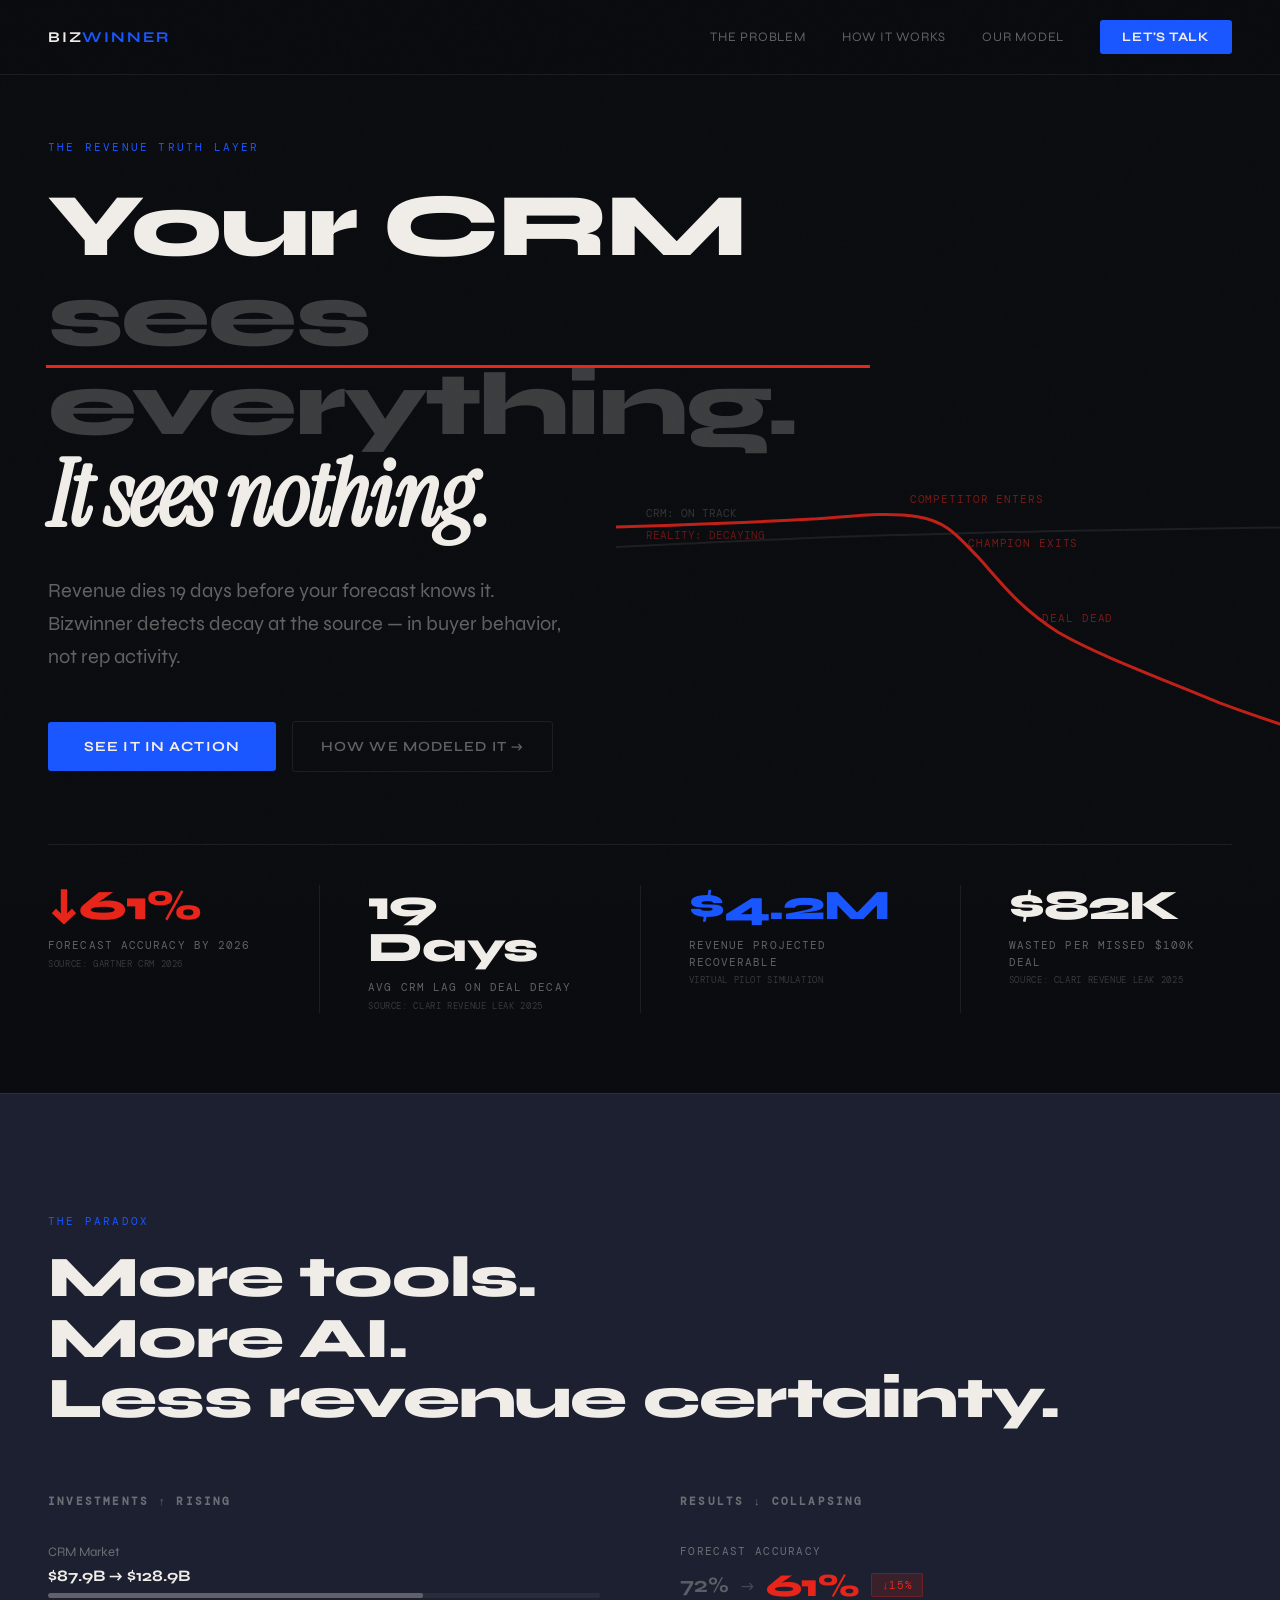
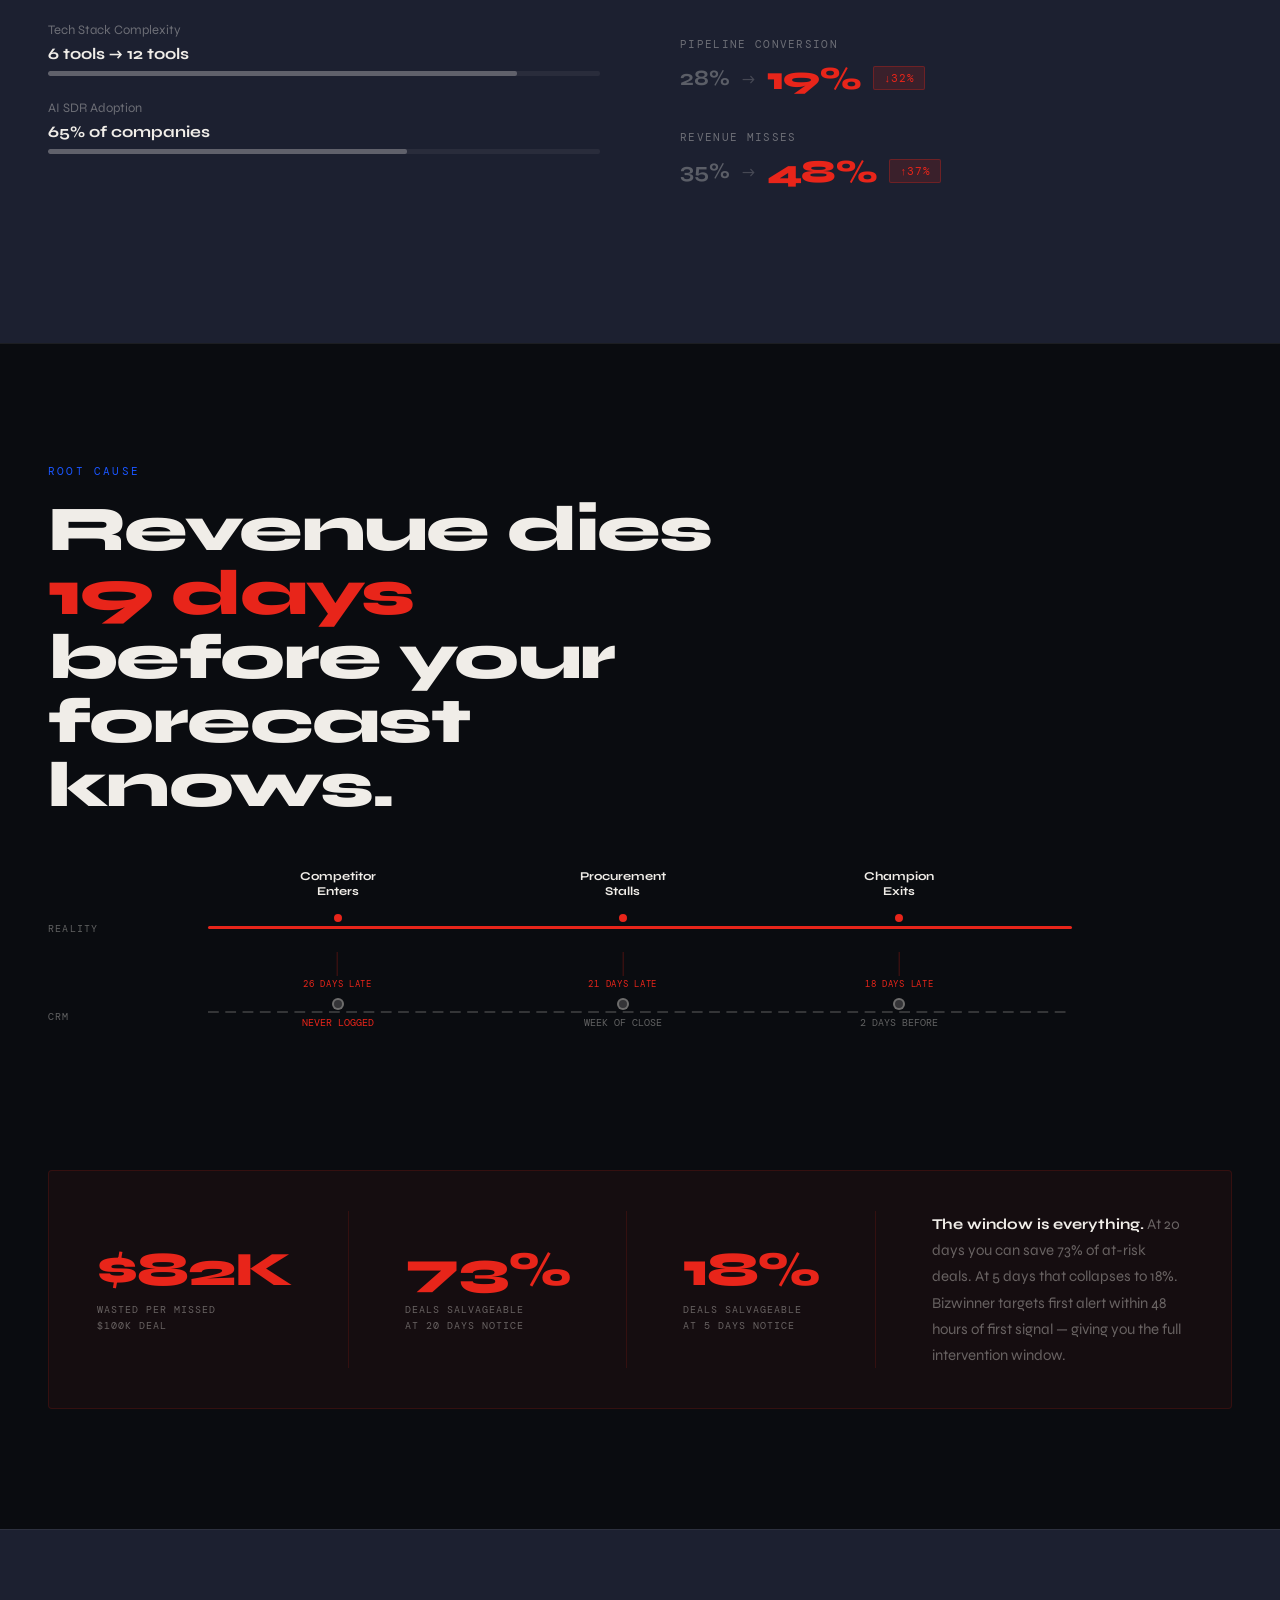
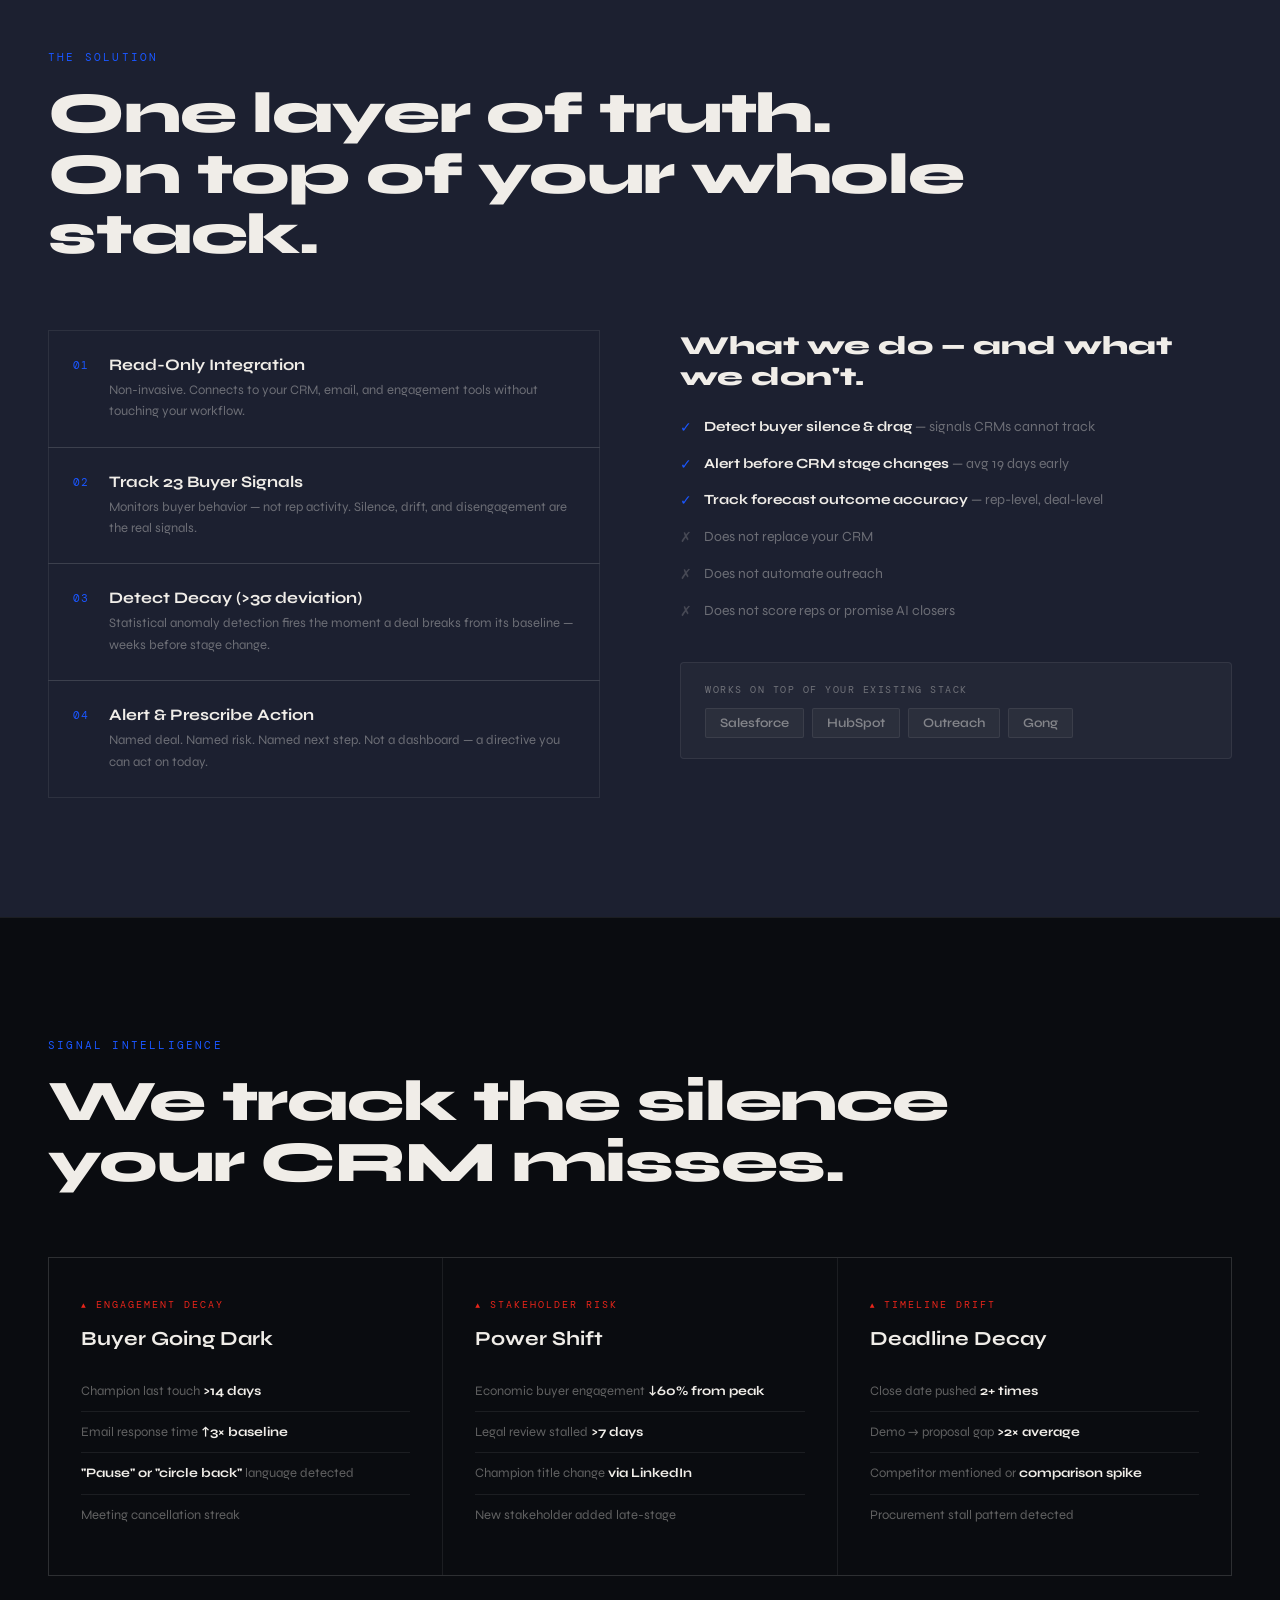
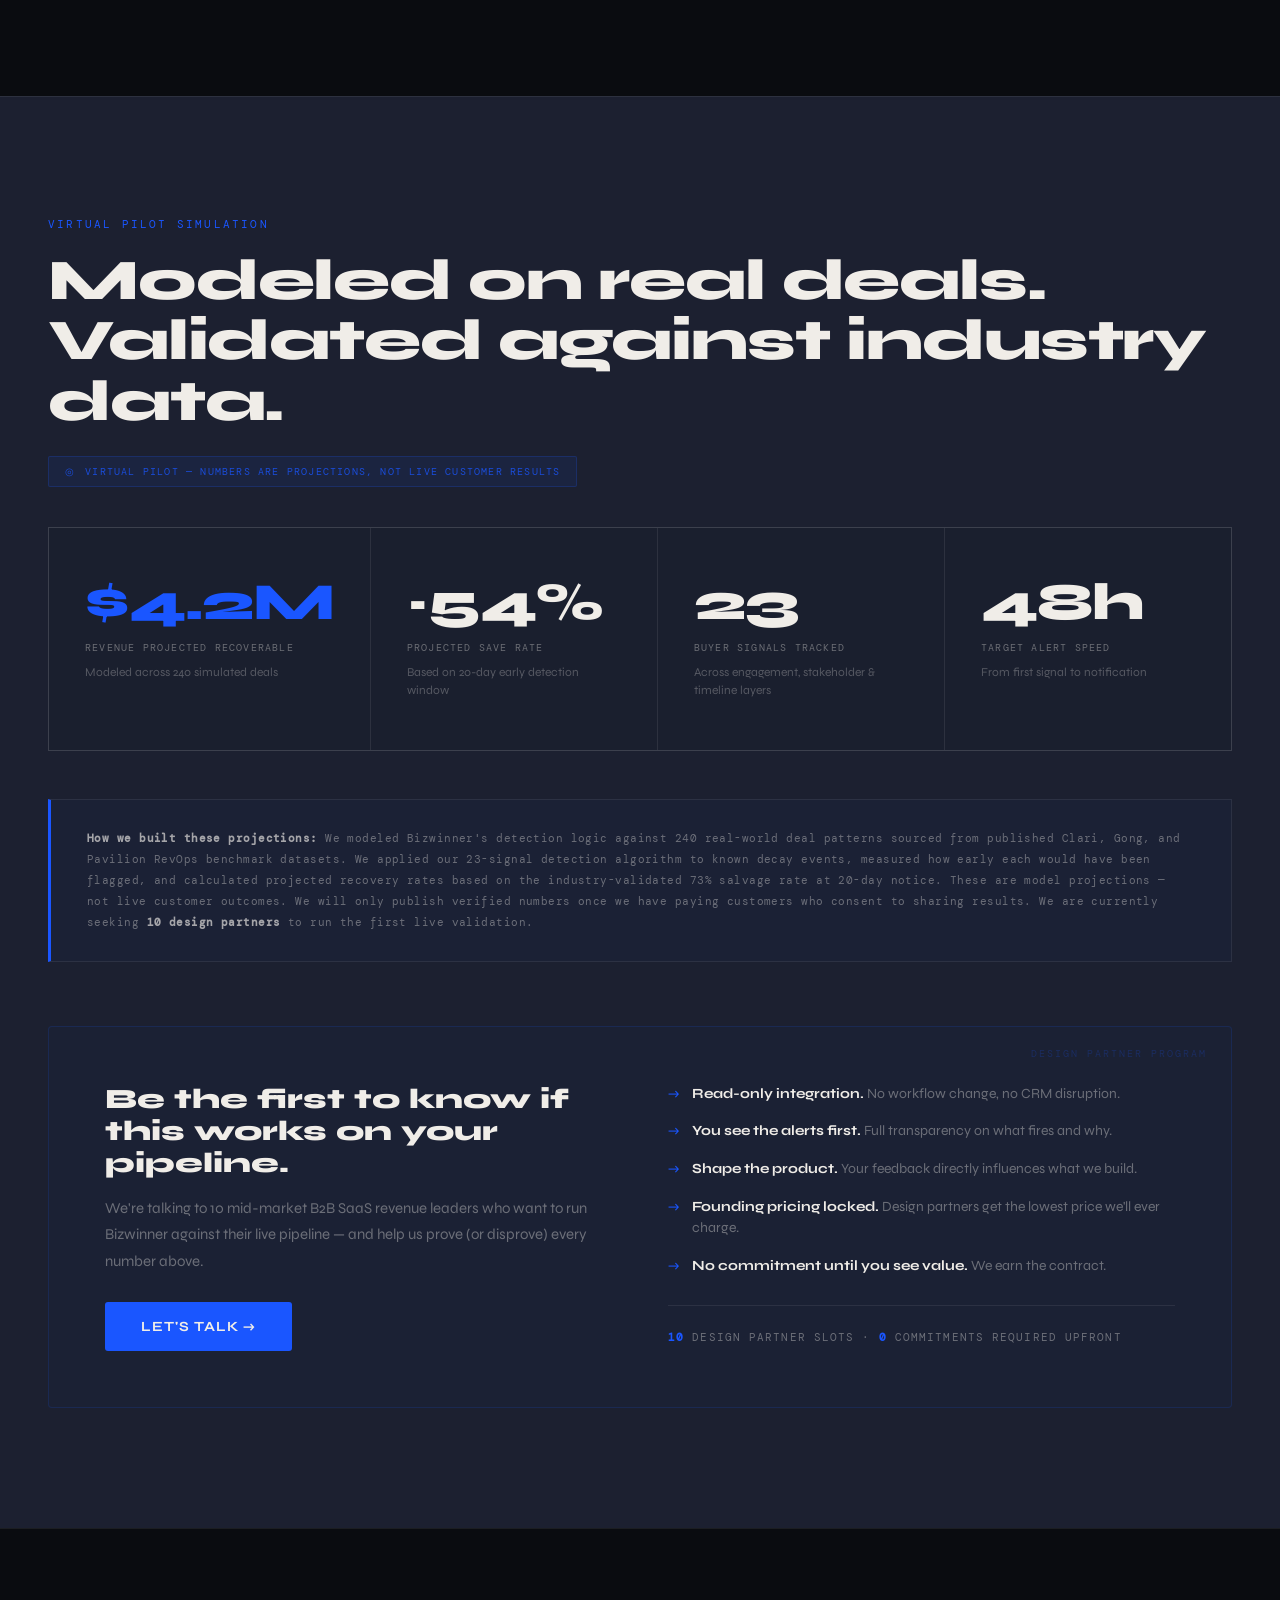
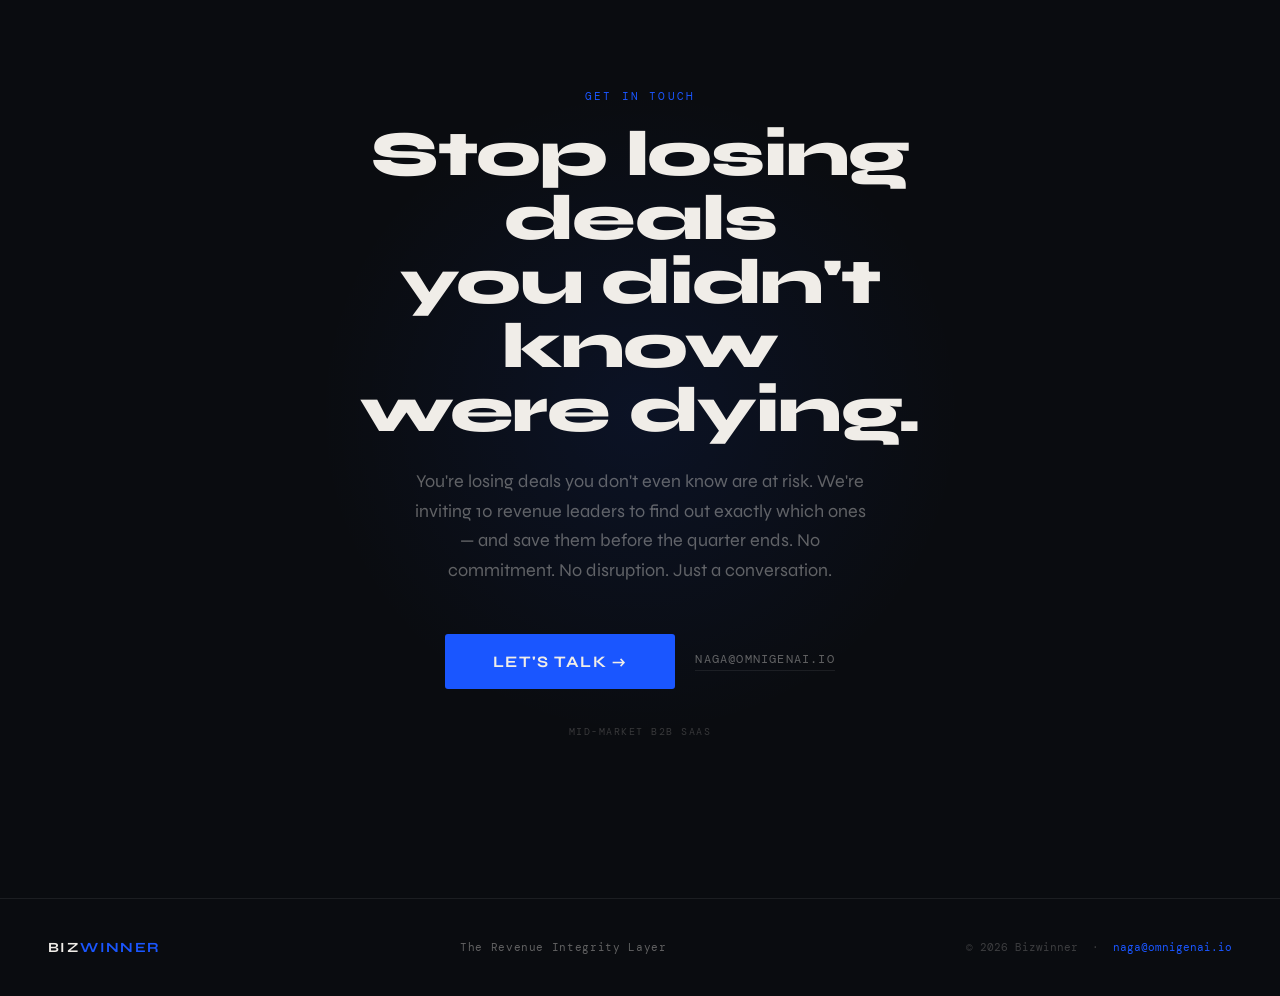
==== commit aedc346c: "Update index.html removed market opportunity as it is not required by our clients" ====
--- a/index.html
+++ b/index.html
@@ -556,49 +556,23 @@
   </div>
 </section>
 
-<!-- ─── MARKET ─── -->
-<section id="market">
-  <p class="section-label fade-up">Market Opportunity</p>
-  <h2 class="fade-up d1">$492M beachhead.<br>$2.9B total opportunity.</h2>
-  <div class="market-layout">
-    <div class="fade-up d2">
-      <svg viewBox="0 0 440 440" fill="none" xmlns="http://www.w3.org/2000/svg" style="width:100%;max-width:420px;" aria-hidden="true">
-        <circle cx="220" cy="220" r="200" stroke="rgba(240,237,232,0.06)" stroke-width="1.5" fill="rgba(240,237,232,0.008)"/>
-        <text x="220" y="62" fill="rgba(240,237,232,0.28)" font-size="11" font-family="DM Mono, monospace" text-anchor="middle" letter-spacing="0.1em">GLOBAL YEARS 3–4</text>
-        <text x="220" y="79" fill="rgba(240,237,232,0.5)" font-size="14" font-family="Syne, sans-serif" text-anchor="middle" font-weight="700">$1.05B</text>
-        <circle cx="220" cy="220" r="148" stroke="rgba(240,237,232,0.09)" stroke-width="1.5" fill="rgba(240,237,232,0.012)"/>
-        <text x="220" y="98" fill="rgba(240,237,232,0.28)" font-size="11" font-family="DM Mono, monospace" text-anchor="middle" letter-spacing="0.1em">EXPANSION YEARS 2–3</text>
-        <text x="220" y="115" fill="rgba(240,237,232,0.5)" font-size="14" font-family="Syne, sans-serif" text-anchor="middle" font-weight="700">$870M</text>
-        <circle cx="220" cy="220" r="96" fill="#1a56ff" opacity="0.88"/>
-        <text x="220" y="198" fill="white" font-size="10" font-family="DM Mono, monospace" text-anchor="middle" letter-spacing="0.08em" opacity="0.75">BEACHHEAD</text>
-        <text x="220" y="214" fill="white" font-size="10" font-family="DM Mono, monospace" text-anchor="middle" letter-spacing="0.06em" opacity="0.65">MID-MARKET B2B SAAS</text>
-        <text x="220" y="244" fill="white" font-size="24" font-family="Syne, sans-serif" text-anchor="middle" font-weight="800">$492M</text>
-      </svg>
-    </div>
-    <div class="market-stats fade-up d3">
-      <div class="mstat"><div class="mstat-label">Beachhead Target</div><div class="mstat-num">8,200</div><div class="mstat-sub">Mid-market B2B SaaS companies (US) · $60K ACV</div></div>
-      <div class="mstat"><div class="mstat-label">5-Year Target</div><div class="mstat-num">$72M ARR</div><div class="mstat-sub">600 customers @ $120K ACV</div></div>
-      <div class="mstat"><div class="mstat-label">Implied Valuation</div><div class="mstat-num">$720M – $1.08B</div><div class="mstat-sub">At 10–15× ARR multiple</div></div>
-    </div>
-  </div>
-</section>
 
 <!-- ─── CTA ─── -->
 <section id="cta">
   <p class="section-label fade-up" style="text-align:center;">Get In Touch</p>
   <h2 class="fade-up d1">Stop losing deals<br>you didn't know<br>were dying.</h2>
-  <p class="cta-sub fade-up d2">We're looking for 10 revenue leaders who want to find out if Bizwinner works on their actual pipeline. No commitment. No disruption. Just a conversation.</p>
+  <p class="cta-sub fade-up d2">You're losing deals you don't even know are at risk. We're inviting 10 revenue leaders to find out exactly which ones — and save them before the quarter ends. No commitment. No disruption. Just a conversation. </p>
   <div class="cta-actions fade-up d3">
     <button class="btn-primary" style="font-size:16px;padding:18px 48px;" onclick="openModal()">Let's Talk →</button>
     <a class="cta-email-link" href="mailto:naga@omnigenai.io">naga@omnigenai.io</a>
   </div>
-  <p class="cta-note fade-up d4">10 design partner slots · Series Seed · Mid-Market B2B SaaS</p>
+  <p class="cta-note fade-up d4"> Mid-Market B2B SaaS</p>
 </section>
 
 <!-- ─── FOOTER ─── -->
 <footer>
   <div class="footer-logo">Biz<span>winner</span></div>
-  <div class="footer-center">The Revenue Truth Layer · Currently seeking design partners</div>
+  <div class="footer-center">The Revenue Integrity Layer</div>
   <div class="footer-right">© 2026 Bizwinner &nbsp;·&nbsp; <a href="mailto:naga@omnigenai.io">naga@omnigenai.io</a></div>
 </footer>
 
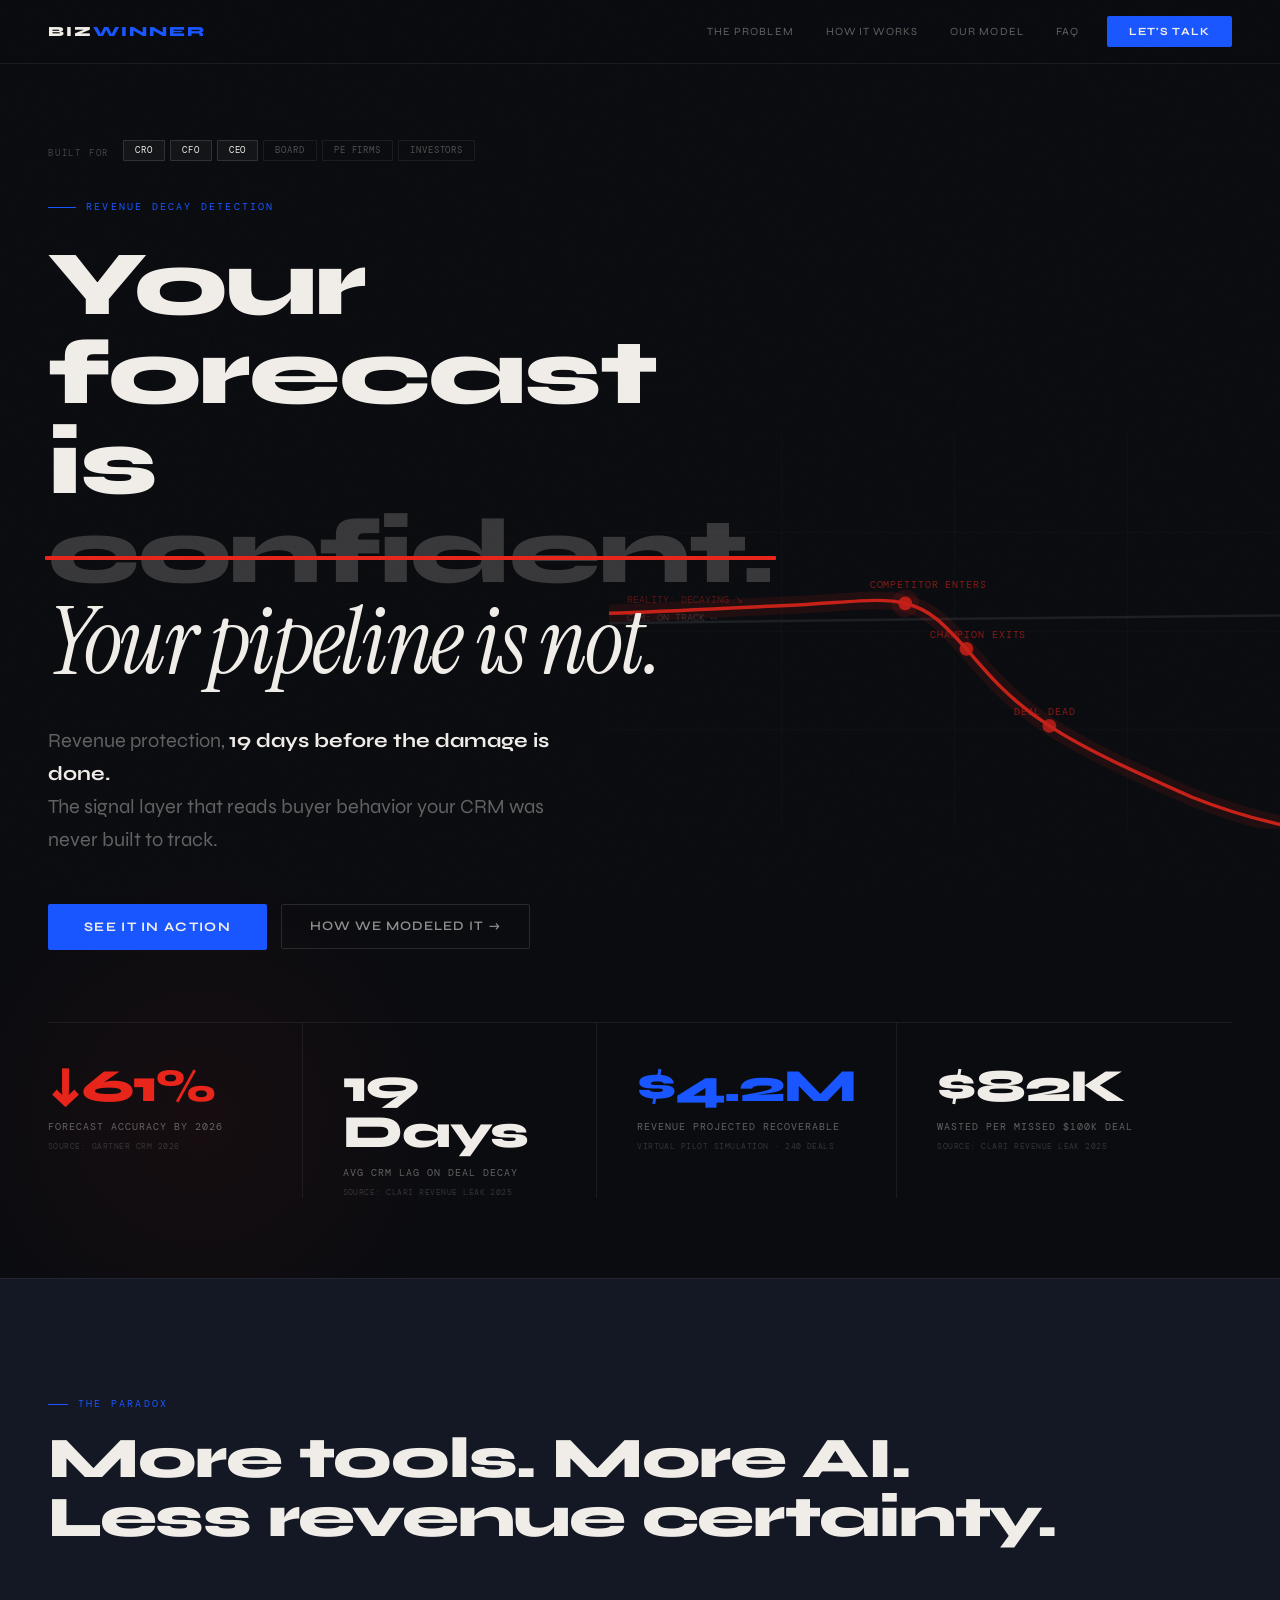
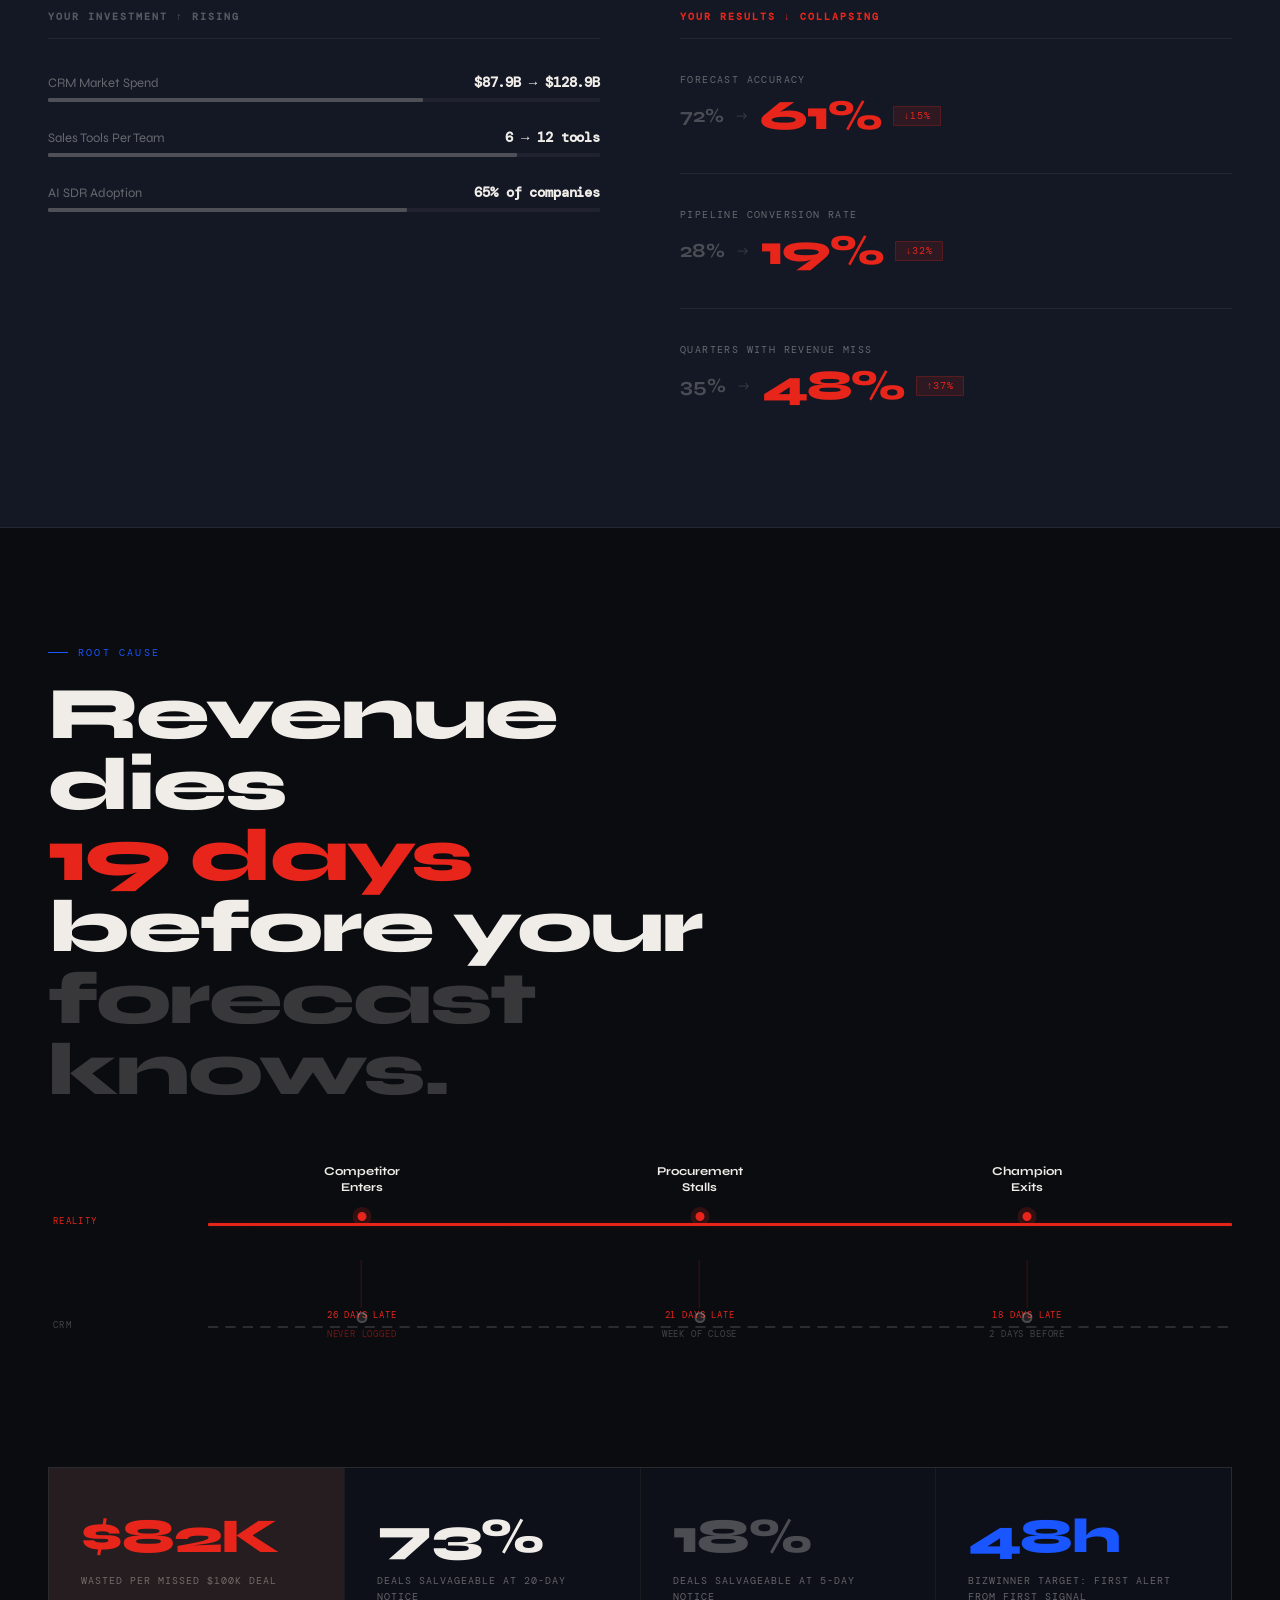
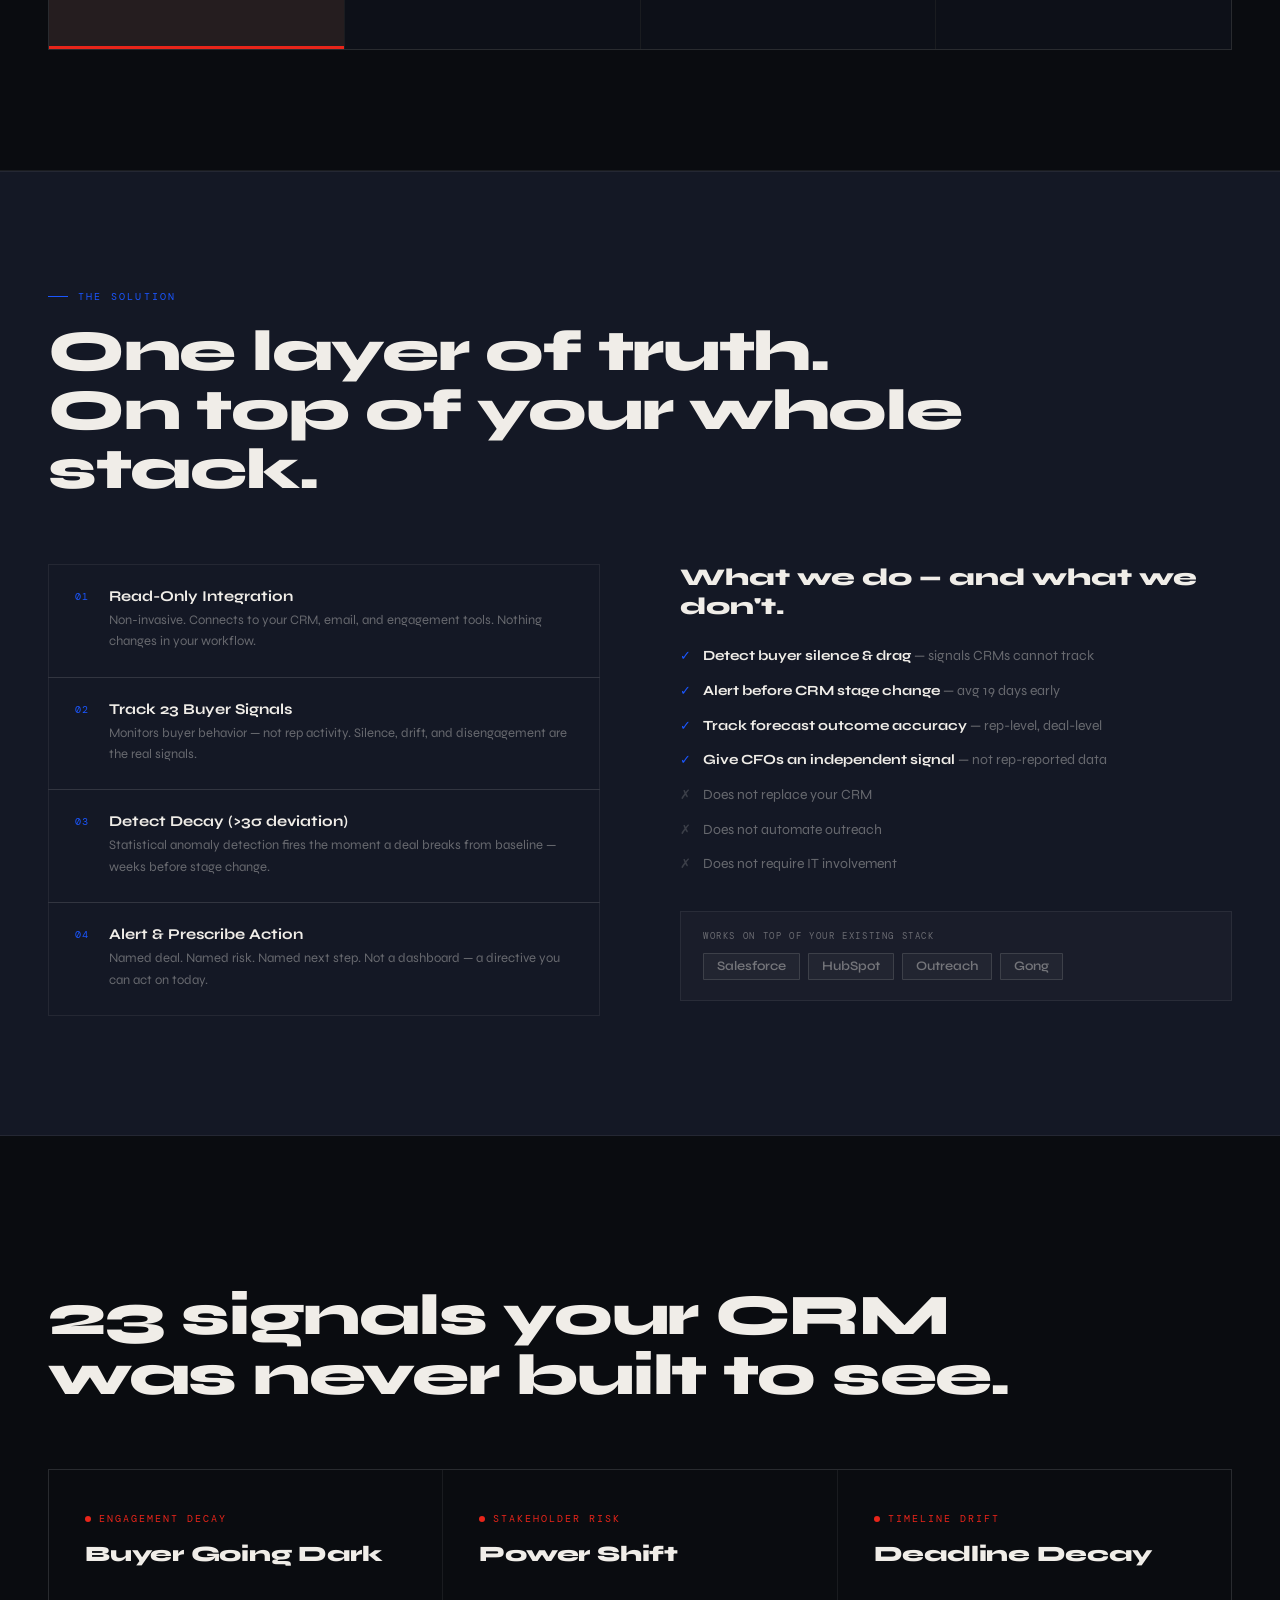
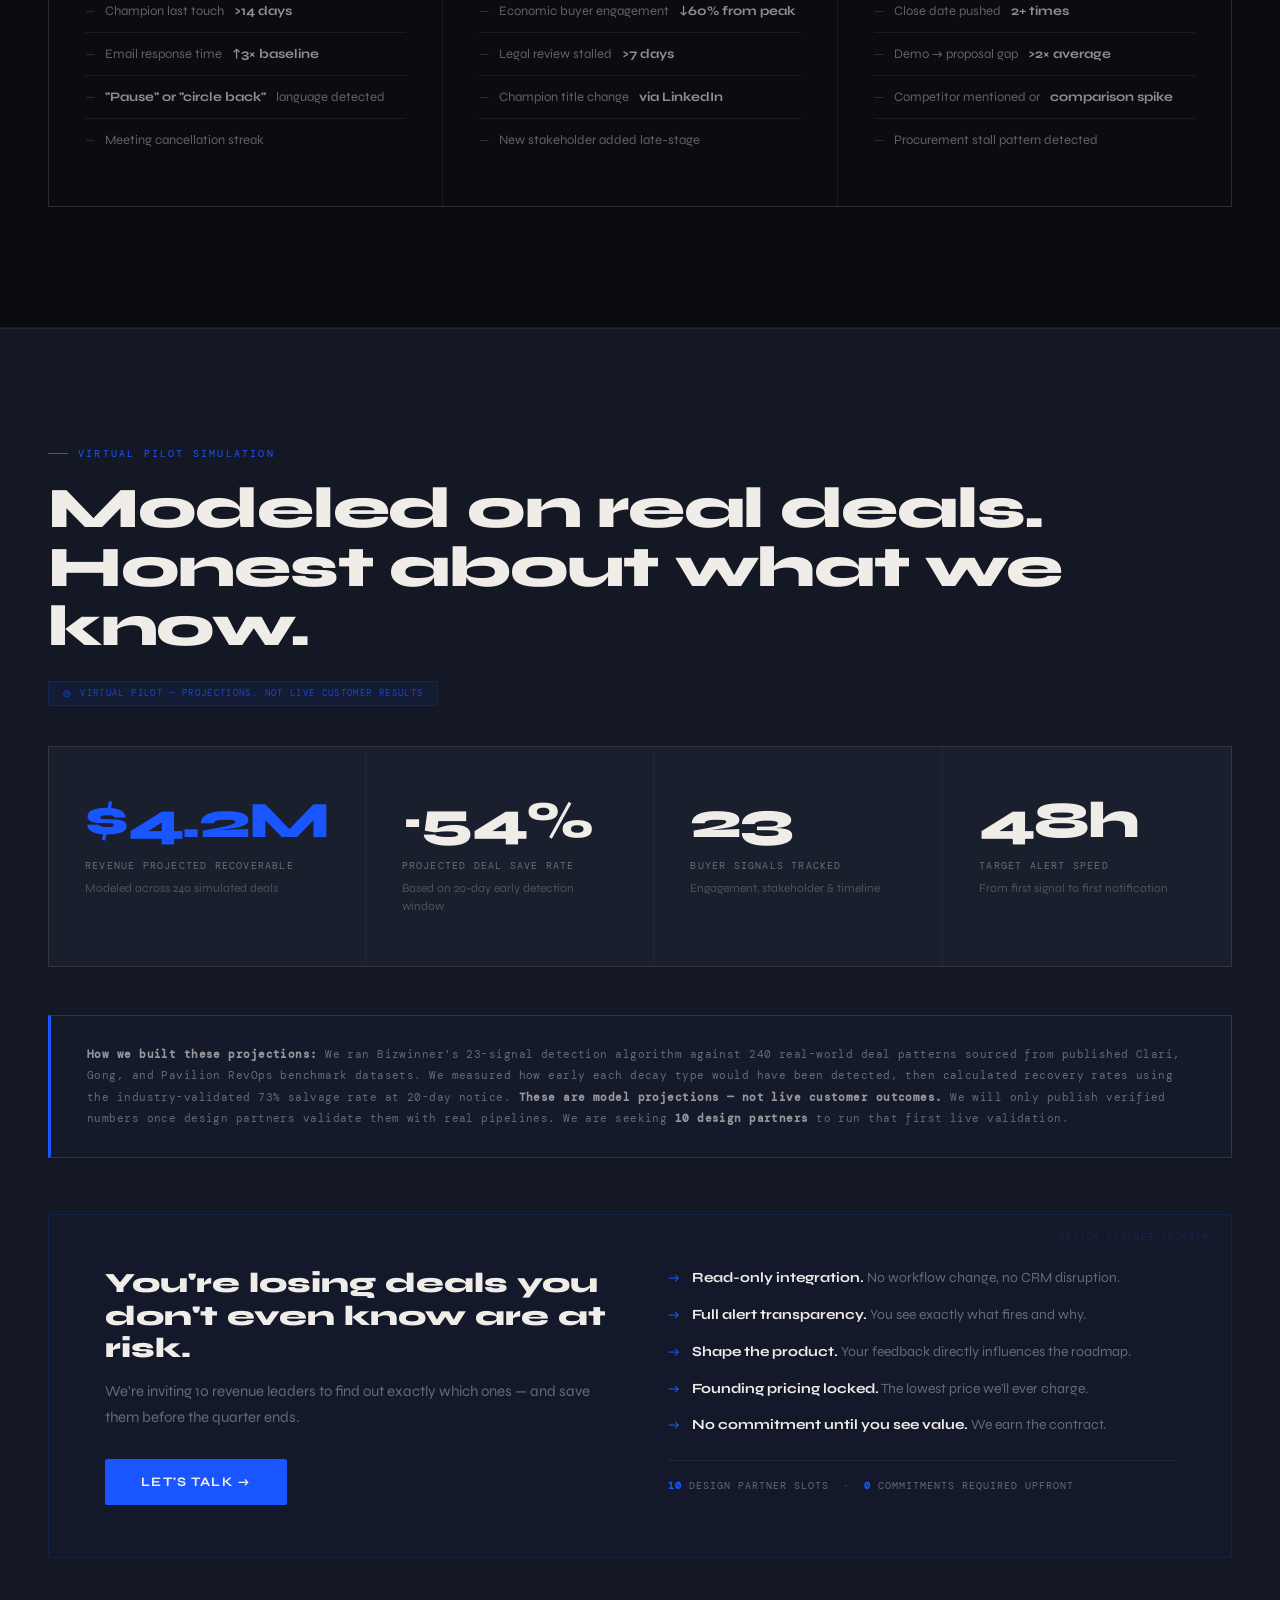
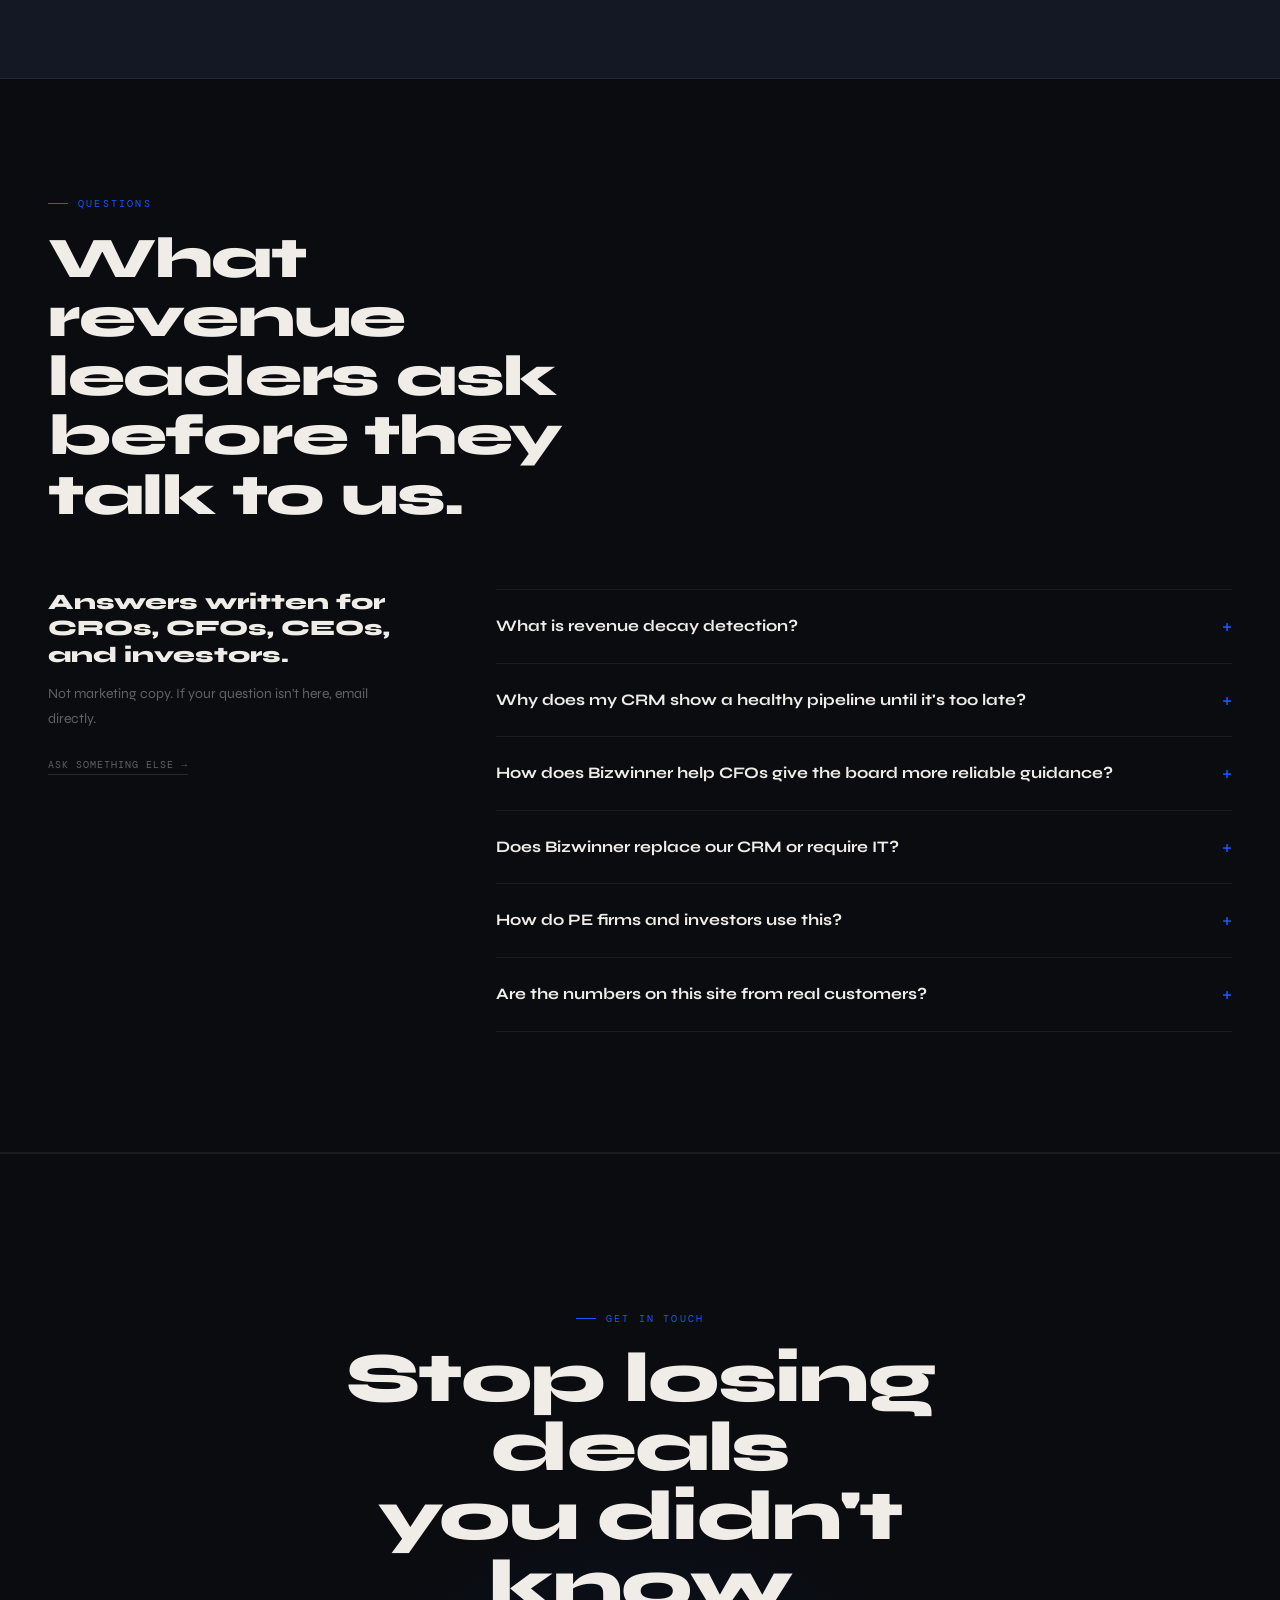
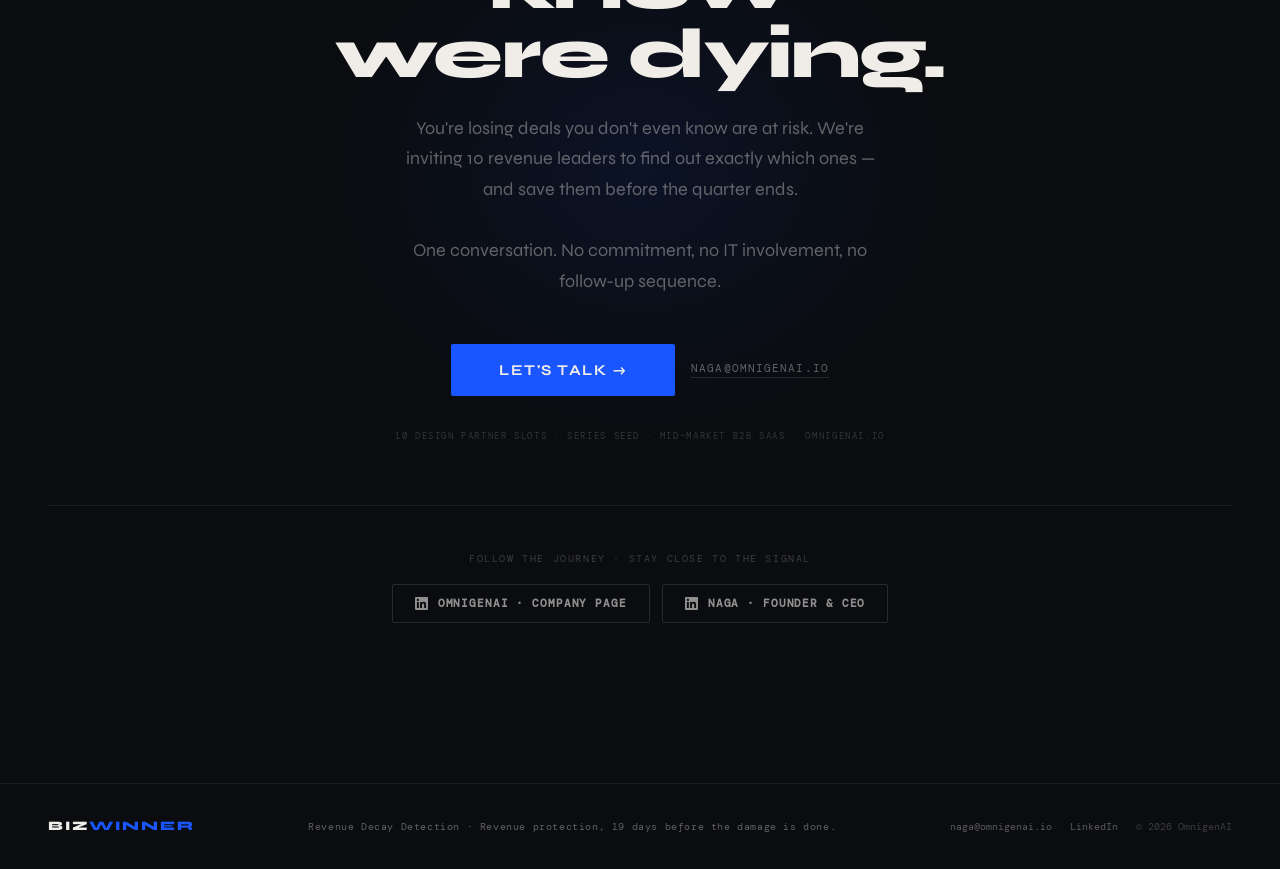
==== commit bd1e3534: "Update index.html SEO, AEO, LLM Optimized" ====
--- a/index.html
+++ b/index.html
@@ -3,261 +3,433 @@
 <head>
 <meta charset="UTF-8">
 <meta name="viewport" content="width=device-width, initial-scale=1.0">
-<title>Bizwinner — The Revenue Integrity Layer</title>
-<meta name="description" content="Bizwinner detects revenue decay before it hits your forecast. Revenue protection, 19 days before the damage is done.">
+
+<!-- ═══ PRIMARY SEO ═══ -->
+<title>Bizwinner — Revenue Decay Detection. 19 Days Before Your CRM Knows.</title>
+<meta name="description" content="Bizwinner detects silent revenue decay 19 days before your CRM does. The independent signal layer built for CROs, CFOs, CEOs, and investors who can't afford forecast surprises. Mid-market B2B SaaS.">
+<meta name="keywords" content="revenue decay detection, pipeline risk, CRM blind spots, forecast accuracy, B2B SaaS revenue intelligence, deal risk software, revenue protection, sales pipeline monitoring, CRO tools, CFO revenue visibility">
+<link rel="canonical" href="https://www.omnigenai.io">
+<meta name="robots" content="index, follow">
+<meta name="author" content="OmnigenAI">
+
+<!-- ═══ OPEN GRAPH — Tuned for LinkedIn card previews ═══ -->
+<meta property="og:type" content="website">
+<meta property="og:url" content="https://www.omnigenai.io">
+<meta property="og:title" content="Revenue dies 19 days before your forecast knows it — Bizwinner">
+<meta property="og:description" content="Your CRM says the pipeline is healthy. Bizwinner reads the buyer signals your CRM was never built to track. Revenue protection, 19 days before the damage is done.">
+<meta property="og:image" content="https://www.omnigenai.io/og-image.png">
+<meta property="og:site_name" content="Bizwinner by OmnigenAI">
+<meta name="twitter:card" content="summary_large_image">
+<meta name="twitter:title" content="Bizwinner — Revenue protection, 19 days before the damage is done.">
+<meta name="twitter:description" content="The signal layer that sees what CRMs miss. Built for CROs, CFOs, CEOs and investors.">
+
+<!-- ═══ JSON-LD: Organization + SoftwareApplication + FAQ (AEO + LLM Discovery) ═══ -->
+<script type="application/ld+json">
+{
+  "@context": "https://schema.org",
+  "@graph": [
+    {
+      "@type": "Organization",
+      "@id": "https://www.omnigenai.io/#org",
+      "name": "OmnigenAI",
+      "url": "https://www.omnigenai.io",
+      "description": "OmnigenAI builds Bizwinner — revenue decay detection software for mid-market B2B SaaS companies. Bizwinner surfaces buyer-behavior signals 19 days before CRM stage changes.",
+      "founder": { "@type": "Person", "name": "Naga", "jobTitle": "Founder & CEO" },
+      "contactPoint": { "@type": "ContactPoint", "email": "naga@omnigenai.io", "contactType": "Sales" },
+      "sameAs": ["https://www.linkedin.com/company/omnigenai"]
+    },
+    {
+      "@type": "SoftwareApplication",
+      "name": "Bizwinner",
+      "applicationCategory": "BusinessApplication",
+      "operatingSystem": "Web",
+      "description": "Bizwinner is a revenue decay detection platform. It tracks 23 buyer-behavior signals across engagement, stakeholder, and timeline dimensions to alert revenue teams an average of 19 days before CRM stage changes. It is a read-only layer that sits on top of Salesforce, HubSpot, Outreach, and Gong without disrupting existing workflows.",
+      "provider": { "@id": "https://www.omnigenai.io/#org" }
+    },
+    {
+      "@type": "FAQPage",
+      "mainEntity": [
+        {
+          "@type": "Question",
+          "name": "What is revenue decay detection?",
+          "acceptedAnswer": { "@type": "Answer", "text": "Revenue decay detection monitors buyer behavior signals — not rep-logged activity — to identify at-risk B2B deals before they fail. Unlike CRM stage changes, which are recorded after the fact by reps, decay detection tracks buyer silence, stakeholder disengagement, procurement stalls, and competitor signals in real time. Bizwinner detects these signals an average of 19 days before your CRM reflects them." }
+        },
+        {
+          "@type": "Question",
+          "name": "Why does my CRM always show a healthy pipeline until it is too late?",
+          "acceptedAnswer": { "@type": "Answer", "text": "CRMs are rep-reported systems. A rep updates a stage when they decide to — not when the buyer disengages. When your champion goes silent, procurement stalls, or a competitor enters, none of that is automatically captured. The result is a structural 19-day lag between when a deal starts dying and when your forecast reflects it. Bizwinner fills that gap with an independent, buyer-behavior-based signal layer." }
+        },
+        {
+          "@type": "Question",
+          "name": "How can a CRO improve forecast accuracy?",
+          "acceptedAnswer": { "@type": "Answer", "text": "CRM-based forecasting relies on rep-reported stage data that systematically lags buyer reality. To improve forecast accuracy, CROs need an independent signal layer that reads buyer behavior directly — tracking engagement decay, stakeholder risk, and timeline drift in real time. Bizwinner flags decay events an average of 19 days before stage changes occur, giving revenue teams a meaningful intervention window." }
+        },
+        {
+          "@type": "Question",
+          "name": "Does Bizwinner replace a CRM?",
+          "acceptedAnswer": { "@type": "Answer", "text": "No. Bizwinner is a read-only signal layer that sits on top of your existing CRM, email, and engagement tools. It does not replace Salesforce, HubSpot, or any existing system. No workflow changes. No rep adoption required. No IT involvement." }
+        },
+        {
+          "@type": "Question",
+          "name": "How do PE firms and investors use revenue decay detection?",
+          "acceptedAnswer": { "@type": "Answer", "text": "PE firms and investors use Bizwinner to establish independent pipeline health monitoring across portfolio companies — providing a signal layer that does not depend on management's CRM data. During due diligence, forecast accuracy and pipeline conversion rates directly impact valuation. Bizwinner improves forecast discipline and surfaces revenue risk early, providing verifiable signal for board-level reporting." }
+        },
+        {
+          "@type": "Question",
+          "name": "Are the projected results on this site from real customers?",
+          "acceptedAnswer": { "@type": "Answer", "text": "Not yet — and we say so clearly. All projected outcomes ($4.2M recoverable revenue, ~54% save rate) come from a virtual pilot: Bizwinner's detection algorithm run against 240 deal patterns from Clari, Gong, and Pavilion benchmark datasets. These are model projections. We will only publish verified numbers once design partners run Bizwinner against live pipelines and consent to sharing results." }
+        }
+      ]
+    }
+  ]
+}
+</script>
+
 <link rel="preconnect" href="https://fonts.googleapis.com">
 <link rel="preconnect" href="https://fonts.gstatic.com" crossorigin>
 <link href="https://fonts.googleapis.com/css2?family=Syne:wght@400;600;700;800&family=DM+Mono:wght@300;400;500&family=Instrument+Serif:ital@0;1&display=swap" rel="stylesheet">
+
 <style>
   :root {
     --ink: #0a0c10;
+    --ink2: #0d1018;
     --white: #f0ede8;
     --blue: #1a56ff;
-    --blue-dim: rgba(26,86,255,0.12);
+    --blue-bright: #2a65ff;
+    --blue-dim: rgba(26,86,255,0.1);
     --red: #e8251a;
-    --red-dim: rgba(232,37,26,0.15);
-    --mid: #1c2030;
-    --border: rgba(240,237,232,0.08);
+    --red-dim: rgba(232,37,26,0.12);
+    --mid: #141825;
+    --mid2: #1c2030;
+    --border: rgba(240,237,232,0.07);
+    --border2: rgba(240,237,232,0.13);
     --muted: rgba(240,237,232,0.38);
+    --muted2: rgba(240,237,232,0.58);
   }
   *, *::before, *::after { box-sizing: border-box; margin: 0; padding: 0; }
   html { scroll-behavior: smooth; }
-  body { font-family: 'Syne', sans-serif; background: var(--ink); color: var(--white); overflow-x: hidden; }
+  body { font-family: 'Syne', sans-serif; background: var(--ink); color: var(--white); overflow-x: hidden; line-height: 1; }
+
+  /* ─── NOISE OVERLAY ─── */
+  body::after { content: ''; position: fixed; inset: 0; pointer-events: none; background-image: url("data:image/svg+xml,%3Csvg viewBox='0 0 200 200' xmlns='http://www.w3.org/2000/svg'%3E%3Cfilter id='n'%3E%3CfeTurbulence type='fractalNoise' baseFrequency='0.85' numOctaves='4' stitchTiles='stitch'/%3E%3C/filter%3E%3Crect width='100%25' height='100%25' filter='url(%23n)' opacity='0.03'/%3E%3C/svg%3E"); opacity: 0.45; z-index: 1000; mix-blend-mode: overlay; }
 
   /* ─── SCROLL PROGRESS ─── */
-  #progress-bar { position: fixed; top: 0; left: 0; height: 2px; width: 0%; background: var(--blue); z-index: 200; transition: width 0.1s linear; }
+  #progress-bar { position: fixed; top: 0; left: 0; height: 2px; width: 0%; background: var(--blue); z-index: 500; }
 
   /* ─── NAV ─── */
-  nav { position: fixed; top: 0; left: 0; right: 0; z-index: 100; display: flex; align-items: center; justify-content: space-between; padding: 20px 48px; background: rgba(10,12,16,0.92); backdrop-filter: blur(16px); border-bottom: 1px solid var(--border); }
-  .nav-logo { font-size: 15px; font-weight: 700; letter-spacing: 0.12em; text-transform: uppercase; color: var(--white); cursor: pointer; text-decoration: none; }
+  nav { position: fixed; top: 0; left: 0; right: 0; z-index: 200; display: flex; align-items: center; justify-content: space-between; padding: 0 48px; height: 64px; background: rgba(10,12,16,0.94); backdrop-filter: blur(20px); border-bottom: 1px solid var(--border); }
+  .nav-logo { font-size: 14px; font-weight: 800; letter-spacing: 0.14em; text-transform: uppercase; color: var(--white); text-decoration: none; }
   .nav-logo span { color: var(--blue); }
   .nav-links { display: flex; align-items: center; }
-  nav a.nav-link { font-size: 13px; color: var(--muted); text-decoration: none; letter-spacing: 0.06em; text-transform: uppercase; margin-left: 36px; transition: color 0.2s; }
+  nav a.nav-link { font-size: 11px; color: var(--muted); text-decoration: none; letter-spacing: 0.1em; text-transform: uppercase; margin-left: 32px; transition: color 0.2s; }
   nav a.nav-link:hover { color: var(--white); }
-  .nav-cta { margin-left: 36px; padding: 9px 22px; background: var(--blue); color: var(--white); border-radius: 3px; font-weight: 700; letter-spacing: 0.06em; border: none; cursor: pointer; font-family: 'Syne', sans-serif; font-size: 13px; text-transform: uppercase; transition: background 0.15s, transform 0.15s; }
-  .nav-cta:hover { background: #2a65ff; transform: translateY(-1px); }
-  .nav-hamburger { display: none; flex-direction: column; gap: 5px; cursor: pointer; padding: 4px; margin-left: 16px; background: none; border: none; }
+  .nav-cta { margin-left: 28px; padding: 9px 22px; background: var(--blue); color: var(--white); border-radius: 2px; font-weight: 700; letter-spacing: 0.08em; border: none; cursor: pointer; font-family: 'Syne', sans-serif; font-size: 11px; text-transform: uppercase; transition: background 0.15s, transform 0.15s; }
+  .nav-cta:hover { background: var(--blue-bright); transform: translateY(-1px); }
+  .nav-hamburger { display: none; flex-direction: column; gap: 5px; cursor: pointer; padding: 4px; background: none; border: none; }
   .nav-hamburger span { display: block; width: 22px; height: 2px; background: var(--white); transition: 0.3s; border-radius: 1px; }
   .nav-hamburger.open span:nth-child(1) { transform: translateY(7px) rotate(45deg); }
   .nav-hamburger.open span:nth-child(2) { opacity: 0; }
   .nav-hamburger.open span:nth-child(3) { transform: translateY(-7px) rotate(-45deg); }
-  .mobile-menu { display: none; position: fixed; top: 65px; left: 0; right: 0; bottom: 0; background: rgba(10,12,16,0.98); backdrop-filter: blur(20px); z-index: 99; flex-direction: column; align-items: center; justify-content: center; gap: 32px; }
+  .mobile-menu { display: none; position: fixed; top: 64px; left: 0; right: 0; bottom: 0; background: rgba(10,12,16,0.98); backdrop-filter: blur(20px); z-index: 199; flex-direction: column; align-items: center; justify-content: center; gap: 0; }
   .mobile-menu.open { display: flex; }
-  .mobile-menu a { font-size: 20px; color: var(--muted); text-decoration: none; letter-spacing: 0.08em; text-transform: uppercase; transition: color 0.2s; }
+  .mobile-menu a { font-size: 18px; color: var(--muted); text-decoration: none; letter-spacing: 0.08em; text-transform: uppercase; padding: 22px 0; border-bottom: 1px solid var(--border); width: 100%; text-align: center; transition: color 0.2s; }
   .mobile-menu a:hover { color: var(--white); }
-  .mobile-menu .m-cta { margin-top: 16px; padding: 16px 40px; background: var(--blue); color: var(--white) !important; border-radius: 3px; font-weight: 700; font-size: 16px; }
+  .mobile-menu .m-cta { background: var(--blue); color: var(--white) !important; font-weight: 700; margin-top: 32px; padding: 18px 48px; border-radius: 2px; width: auto; border: none; }
 
   /* ─── MODAL ─── */
-  .modal-overlay { display: none; position: fixed; inset: 0; z-index: 300; background: rgba(10,12,16,0.92); backdrop-filter: blur(12px); align-items: center; justify-content: center; padding: 24px; }
+  .modal-overlay { display: none; position: fixed; inset: 0; z-index: 400; background: rgba(10,12,16,0.95); backdrop-filter: blur(16px); align-items: center; justify-content: center; padding: 20px; }
   .modal-overlay.open { display: flex; }
-  .modal-box { background: #13161e; border: 1px solid rgba(26,86,255,0.25); border-radius: 6px; width: 100%; max-width: 540px; padding: 48px; position: relative; animation: modalIn 0.3s ease; max-height: 90vh; overflow-y: auto; }
-  @keyframes modalIn { from { opacity:0; transform:translateY(20px); } to { opacity:1; transform:none; } }
-  .modal-close { position: absolute; top: 20px; right: 20px; width: 32px; height: 32px; border: 1px solid var(--border); border-radius: 50%; background: transparent; color: var(--muted); font-size: 18px; cursor: pointer; display: flex; align-items: center; justify-content: center; transition: color 0.2s, border-color 0.2s; line-height: 1; }
-  .modal-close:hover { color: var(--white); border-color: rgba(240,237,232,0.3); }
-  .modal-eyebrow { font-family: 'DM Mono', monospace; font-size: 10px; letter-spacing: 0.2em; text-transform: uppercase; color: var(--blue); margin-bottom: 12px; }
-  .modal-title { font-size: 26px; font-weight: 800; line-height: 1.15; margin-bottom: 8px; }
-  .modal-sub { font-size: 14px; color: var(--muted); line-height: 1.65; margin-bottom: 32px; }
-  .form-group { margin-bottom: 20px; }
-  .form-group label { display: block; font-family: 'DM Mono', monospace; font-size: 10px; letter-spacing: 0.15em; text-transform: uppercase; color: var(--muted); margin-bottom: 8px; }
-  .form-group input, .form-group select, .form-group textarea { width: 100%; background: rgba(240,237,232,0.04); border: 1px solid var(--border); border-radius: 3px; padding: 12px 16px; color: var(--white); font-family: 'Syne', sans-serif; font-size: 14px; transition: border-color 0.2s, background 0.2s; outline: none; -webkit-appearance: none; appearance: none; }
-  .form-group input::placeholder, .form-group textarea::placeholder { color: rgba(240,237,232,0.2); }
-  .form-group input:focus, .form-group select:focus, .form-group textarea:focus { border-color: var(--blue); background: rgba(26,86,255,0.06); }
-  .form-group select option { background: #13161e; color: var(--white); }
-  .form-group textarea { resize: vertical; min-height: 80px; line-height: 1.5; }
-  .form-row { display: grid; grid-template-columns: 1fr 1fr; gap: 16px; }
-  .form-submit { width: 100%; padding: 16px; background: var(--blue); color: var(--white); border: none; border-radius: 3px; font-family: 'Syne', sans-serif; font-size: 14px; font-weight: 700; letter-spacing: 0.08em; text-transform: uppercase; cursor: pointer; transition: background 0.15s, transform 0.15s; margin-top: 8px; }
-  .form-submit:hover { background: #2a65ff; transform: translateY(-1px); }
-  .form-submit:disabled { background: rgba(26,86,255,0.4); cursor: not-allowed; transform: none; }
-  .form-note { margin-top: 16px; font-family: 'DM Mono', monospace; font-size: 10px; letter-spacing: 0.05em; color: rgba(240,237,232,0.22); text-align: center; line-height: 1.8; }
-  .form-success { display: none; text-align: center; padding: 32px 0; }
-  .form-success .success-icon { font-size: 52px; color: var(--blue); margin-bottom: 20px; display: block; }
-  .form-success h3 { font-size: 24px; font-weight: 800; margin-bottom: 10px; }
-  .form-success p { color: var(--muted); font-size: 15px; line-height: 1.65; }
+  .modal-box { background: #111520; border: 1px solid rgba(26,86,255,0.2); border-top: 2px solid var(--blue); border-radius: 3px; width: 100%; max-width: 530px; padding: 48px; position: relative; animation: modalIn 0.25s ease; max-height: 92vh; overflow-y: auto; }
+  @keyframes modalIn { from { opacity:0; transform:translateY(16px); } to { opacity:1; transform:none; } }
+  .modal-close { position: absolute; top: 18px; right: 18px; width: 30px; height: 30px; border: 1px solid var(--border2); border-radius: 2px; background: transparent; color: var(--muted); font-size: 16px; cursor: pointer; display: flex; align-items: center; justify-content: center; transition: all 0.2s; }
+  .modal-close:hover { color: var(--white); background: rgba(240,237,232,0.05); }
+  .modal-eyebrow { font-family: 'DM Mono', monospace; font-size: 10px; letter-spacing: 0.2em; text-transform: uppercase; color: var(--blue); margin-bottom: 10px; }
+  .modal-title { font-size: 26px; font-weight: 800; line-height: 1.1; margin-bottom: 8px; }
+  .modal-sub { font-size: 14px; color: var(--muted); line-height: 1.65; margin-bottom: 28px; }
+  .form-group { margin-bottom: 16px; }
+  .form-group label { display: block; font-family: 'DM Mono', monospace; font-size: 9px; letter-spacing: 0.18em; text-transform: uppercase; color: var(--muted); margin-bottom: 7px; }
+  .form-group input, .form-group select, .form-group textarea { width: 100%; background: rgba(240,237,232,0.035); border: 1px solid var(--border2); border-radius: 2px; padding: 11px 14px; color: var(--white); font-family: 'Syne', sans-serif; font-size: 14px; transition: border-color 0.2s, background 0.2s; outline: none; -webkit-appearance: none; appearance: none; }
+  .form-group input::placeholder, .form-group textarea::placeholder { color: rgba(240,237,232,0.18); }
+  .form-group input:focus, .form-group select:focus, .form-group textarea:focus { border-color: var(--blue); background: rgba(26,86,255,0.05); }
+  .form-group select option { background: #111520; color: var(--white); }
+  .form-group textarea { resize: vertical; min-height: 72px; line-height: 1.55; }
+  .form-row { display: grid; grid-template-columns: 1fr 1fr; gap: 12px; }
+  .form-submit { width: 100%; padding: 14px; background: var(--blue); color: var(--white); border: none; border-radius: 2px; font-family: 'Syne', sans-serif; font-size: 13px; font-weight: 700; letter-spacing: 0.1em; text-transform: uppercase; cursor: pointer; transition: background 0.15s, transform 0.15s; margin-top: 6px; }
+  .form-submit:hover { background: var(--blue-bright); transform: translateY(-1px); }
+  .form-submit:disabled { background: rgba(26,86,255,0.35); cursor: not-allowed; transform: none; }
+  .form-note { margin-top: 14px; font-family: 'DM Mono', monospace; font-size: 9px; letter-spacing: 0.05em; color: rgba(240,237,232,0.2); text-align: center; line-height: 1.9; }
+  .form-success { display: none; text-align: center; padding: 40px 0; }
+  .form-success .success-icon { font-size: 44px; color: var(--blue); margin-bottom: 20px; display: block; }
+  .form-success h3 { font-size: 22px; font-weight: 800; margin-bottom: 10px; }
+  .form-success p { color: var(--muted); font-size: 14px; line-height: 1.7; }
 
   /* ─── BUTTONS ─── */
-  .btn-primary { display: inline-block; padding: 16px 36px; background: var(--blue); color: var(--white); font-family: 'Syne', sans-serif; font-size: 14px; font-weight: 700; letter-spacing: 0.08em; text-transform: uppercase; text-decoration: none; border-radius: 3px; transition: transform 0.15s, background 0.15s; border: none; cursor: pointer; }
-  .btn-primary:hover { background: #2a65ff; transform: translateY(-1px); }
-  .btn-ghost { display: inline-block; padding: 16px 28px; color: var(--muted); font-size: 14px; font-weight: 600; letter-spacing: 0.08em; text-transform: uppercase; text-decoration: none; border: 1px solid var(--border); border-radius: 3px; transition: color 0.2s, border-color 0.2s; cursor: pointer; background: transparent; font-family: 'Syne', sans-serif; }
-  .btn-ghost:hover { color: var(--white); border-color: rgba(240,237,232,0.25); }
+  .btn-primary { display: inline-flex; align-items: center; gap: 8px; padding: 15px 36px; background: var(--blue); color: var(--white); font-family: 'Syne', sans-serif; font-size: 13px; font-weight: 700; letter-spacing: 0.1em; text-transform: uppercase; text-decoration: none; border-radius: 2px; transition: transform 0.15s, background 0.15s; border: none; cursor: pointer; }
+  .btn-primary:hover { background: var(--blue-bright); transform: translateY(-1px); }
+  .btn-ghost { display: inline-flex; align-items: center; gap: 8px; padding: 15px 28px; color: var(--muted2); font-size: 13px; font-weight: 600; letter-spacing: 0.08em; text-transform: uppercase; text-decoration: none; border: 1px solid var(--border2); border-radius: 2px; transition: color 0.2s, border-color 0.2s; cursor: pointer; background: transparent; font-family: 'Syne', sans-serif; }
+  .btn-ghost:hover { color: var(--white); border-color: rgba(240,237,232,0.28); }
+  .btn-linkedin { display: inline-flex; align-items: center; gap: 10px; padding: 12px 22px; color: var(--muted2); font-size: 11px; font-weight: 600; letter-spacing: 0.08em; text-transform: uppercase; text-decoration: none; border: 1px solid var(--border2); border-radius: 2px; transition: all 0.2s; font-family: 'DM Mono', monospace; }
+  .btn-linkedin:hover { color: #0a66c2; border-color: #0a66c2; background: rgba(10,102,194,0.06); }
+  .btn-linkedin svg { width: 13px; height: 13px; fill: currentColor; flex-shrink: 0; }
 
   /* ─── HERO ─── */
   #hero { min-height: 100vh; display: flex; flex-direction: column; justify-content: center; padding: 140px 48px 80px; position: relative; overflow: hidden; }
-  .hero-eyebrow { font-family: 'DM Mono', monospace; font-size: 11px; letter-spacing: 0.2em; text-transform: uppercase; color: var(--blue); margin-bottom: 28px; }
-  .hero-h1 { font-size: clamp(54px, 7vw, 96px); font-weight: 800; line-height: 1.0; letter-spacing: -0.02em; max-width: 820px; position: relative; z-index: 2; }
-  .hero-h1 em { font-family: 'Instrument Serif', serif; font-style: italic; }
-  .hero-h1 .strike-wrap { position: relative; display: inline-block; color: rgba(240,237,232,0.22); }
-  .hero-h1 .strike-wrap::after { content: ''; position: absolute; top: 52%; left: -2px; right: -2px; height: 3px; background: var(--red); animation: strikeIn 0.6s 1.2s ease forwards; transform: scaleX(0); transform-origin: left; }
+
+  /* Subtle red radial bottom-left — deal dying metaphor */
+  #hero::before { content: ''; position: absolute; bottom: -120px; left: -80px; width: 560px; height: 560px; background: radial-gradient(ellipse, rgba(232,37,26,0.055) 0%, transparent 68%); pointer-events: none; z-index: 0; }
+
+  /* Audience strip */
+  .audience-strip { display: flex; align-items: center; gap: 0; margin-bottom: 36px; flex-wrap: wrap; }
+  .audience-label { font-family: 'DM Mono', monospace; font-size: 9px; letter-spacing: 0.2em; text-transform: uppercase; color: rgba(240,237,232,0.25); margin-right: 14px; white-space: nowrap; }
+  .audience-pill { font-family: 'DM Mono', monospace; font-size: 9px; letter-spacing: 0.1em; text-transform: uppercase; padding: 5px 11px; border: 1px solid var(--border); margin-right: 5px; margin-bottom: 5px; border-radius: 1px; white-space: nowrap; color: rgba(240,237,232,0.3); }
+  .audience-pill.lit { color: var(--white); border-color: var(--border2); background: rgba(240,237,232,0.04); }
+
+  .hero-eyebrow { font-family: 'DM Mono', monospace; font-size: 10px; letter-spacing: 0.22em; text-transform: uppercase; color: var(--blue); margin-bottom: 28px; display: flex; align-items: center; gap: 10px; position: relative; z-index: 2; }
+  .hero-eyebrow::before { content: ''; display: inline-block; width: 28px; height: 1px; background: var(--blue); }
+  .hero-h1 { font-size: clamp(56px, 7.2vw, 100px); font-weight: 800; line-height: 0.97; letter-spacing: -0.025em; max-width: 840px; position: relative; z-index: 2; }
+  .hero-h1 em { font-family: 'Instrument Serif', serif; font-style: italic; font-weight: 400; }
+  .hero-h1 .strike-wrap { position: relative; display: inline-block; color: rgba(240,237,232,0.2); }
+  .hero-h1 .strike-wrap::after { content: ''; position: absolute; top: 53%; left: -3px; right: -3px; height: 4px; background: var(--red); animation: strikeIn 0.55s 1.3s cubic-bezier(0.16,1,0.3,1) forwards; transform: scaleX(0); transform-origin: left; border-radius: 1px; }
   @keyframes strikeIn { to { transform: scaleX(1); } }
-  .hero-sub { margin-top: 32px; font-size: 20px; color: var(--muted); max-width: 520px; line-height: 1.65; font-weight: 400; position: relative; z-index: 2; }
-  .hero-actions { margin-top: 48px; display: flex; gap: 16px; align-items: center; position: relative; z-index: 2; flex-wrap: wrap; }
-  .hero-viz { position: absolute; right: -40px; top: 50%; transform: translateY(-50%); width: 55vw; opacity: 0.82; z-index: 1; pointer-events: none; }
-  #decay-path { stroke-dasharray: 900; stroke-dashoffset: 900; animation: drawLine 2s 0.5s ease forwards; }
-  #decay-path-2 { stroke-dasharray: 900; stroke-dashoffset: 900; animation: drawLine 2s 0.9s ease forwards; }
+  .hero-sub { margin-top: 36px; font-size: 20px; color: var(--muted); max-width: 520px; line-height: 1.65; font-weight: 400; position: relative; z-index: 2; }
+  .hero-sub strong { color: var(--white); font-weight: 700; }
+  .hero-actions { margin-top: 48px; display: flex; gap: 14px; align-items: center; position: relative; z-index: 2; flex-wrap: wrap; }
+
+  /* Hero decay chart — SVG path animation */
+  .hero-viz { position: absolute; right: -20px; top: 50%; transform: translateY(-52%); width: 54vw; opacity: 0.85; z-index: 1; pointer-events: none; }
+  #decay-path { stroke-dasharray: 950; stroke-dashoffset: 950; animation: drawLine 2.2s 0.5s cubic-bezier(0.16,1,0.3,1) forwards; }
+  #crm-path { stroke-dasharray: 900; stroke-dashoffset: 900; animation: drawLine 2.2s 0.9s cubic-bezier(0.16,1,0.3,1) forwards; }
   @keyframes drawLine { to { stroke-dashoffset: 0; } }
-  .hero-stat-band { margin-top: 72px; display: flex; gap: 0; border-top: 1px solid var(--border); padding-top: 40px; position: relative; z-index: 2; }
-  .hstat { flex: 1; padding-right: 48px; border-right: 1px solid var(--border); margin-right: 48px; }
+
+  .hero-stat-band { margin-top: 72px; display: grid; grid-template-columns: repeat(4,1fr); border-top: 1px solid var(--border); position: relative; z-index: 2; }
+  .hstat { padding: 40px 40px 0 0; border-right: 1px solid var(--border); margin-right: 40px; }
   .hstat:last-child { border-right: none; margin-right: 0; padding-right: 0; }
-  .hstat-num { font-size: 42px; font-weight: 800; letter-spacing: -0.02em; color: var(--white); line-height: 1; }
+  .hstat-num { font-size: clamp(36px, 3.6vw, 50px); font-weight: 800; letter-spacing: -0.02em; color: var(--white); line-height: 1; }
   .hstat-num.red { color: var(--red); }
   .hstat-num.blue { color: var(--blue); }
-  .hstat-label { margin-top: 10px; font-family: 'DM Mono', monospace; font-size: 11px; letter-spacing: 0.1em; color: var(--muted); text-transform: uppercase; line-height: 1.5; }
-  .hstat-label .src { display: block; font-size: 9px; letter-spacing: 0.07em; color: rgba(240,237,232,0.2); margin-top: 4px; }
-
-  /* ─── SECTION BASE ─── */
-  section { padding: 120px 48px; }
-  .section-label { font-family: 'DM Mono', monospace; font-size: 11px; letter-spacing: 0.2em; text-transform: uppercase; color: var(--blue); margin-bottom: 20px; }
-  h2 { font-size: clamp(36px, 4.5vw, 60px); font-weight: 800; line-height: 1.05; letter-spacing: -0.02em; }
+  .hstat-label { margin-top: 10px; font-family: 'DM Mono', monospace; font-size: 10px; letter-spacing: 0.1em; color: var(--muted); text-transform: uppercase; line-height: 1.55; }
+  .hstat-label .src { display: block; font-size: 8px; letter-spacing: 0.06em; color: rgba(240,237,232,0.18); margin-top: 5px; }
+
+  /* ─── SECTIONS BASE ─── */
+  section { padding: 120px 48px; position: relative; }
+  .section-label { font-family: 'DM Mono', monospace; font-size: 10px; letter-spacing: 0.22em; text-transform: uppercase; color: var(--blue); margin-bottom: 20px; display: flex; align-items: center; gap: 10px; }
+  .section-label::before { content: ''; display: inline-block; width: 20px; height: 1px; background: var(--blue); }
+  h2 { font-size: clamp(36px, 4.5vw, 62px); font-weight: 800; line-height: 1.03; letter-spacing: -0.022em; }
 
   /* ─── PARADOX ─── */
-  #paradox { background: var(--mid); border-top: 1px solid var(--border); }
+  #paradox { background: var(--mid); border-top: 1px solid var(--border); border-bottom: 1px solid var(--border); }
   .paradox-layout { display: grid; grid-template-columns: 1fr 1fr; gap: 80px; margin-top: 64px; align-items: start; }
-  .paradox-col h3 { font-family: 'DM Mono', monospace; font-size: 11px; letter-spacing: 0.2em; text-transform: uppercase; margin-bottom: 36px; color: var(--muted); }
-  .bar-row { margin-bottom: 24px; }
-  .bar-label { font-size: 13px; color: var(--muted); margin-bottom: 6px; }
-  .bar-value { font-size: 16px; font-weight: 700; margin-bottom: 8px; }
-  .bar-track { height: 5px; background: rgba(240,237,232,0.06); border-radius: 2px; overflow: hidden; }
-  .bar-fill { height: 100%; background: rgba(240,237,232,0.28); border-radius: 2px; transform: scaleX(0); transform-origin: left; animation: barGrow 1.2s ease forwards; }
-  .bar-fill.b60 { animation-delay: 0.2s; } .bar-fill.b80 { animation-delay: 0.4s; } .bar-fill.b100 { animation-delay: 0.6s; }
+  .paradox-col h3 { font-family: 'DM Mono', monospace; font-size: 10px; letter-spacing: 0.2em; text-transform: uppercase; margin-bottom: 36px; padding-bottom: 16px; border-bottom: 1px solid var(--border); }
+  .paradox-col h3.up { color: rgba(240,237,232,0.3); }
+  .paradox-col h3.dn { color: var(--red); }
+  .bar-row { margin-bottom: 28px; }
+  .bar-meta { display: flex; justify-content: space-between; align-items: baseline; margin-bottom: 8px; }
+  .bar-label { font-size: 13px; color: var(--muted); }
+  .bar-value { font-size: 14px; font-weight: 700; font-family: 'DM Mono', monospace; letter-spacing: -0.01em; }
+  .bar-track { height: 4px; background: rgba(240,237,232,0.05); border-radius: 1px; overflow: hidden; }
+  .bar-fill { height: 100%; background: rgba(240,237,232,0.22); border-radius: 1px; transform: scaleX(0); transform-origin: left; }
+  .bar-fill.anim { animation: barGrow 1.4s 0.3s cubic-bezier(0.16,1,0.3,1) forwards; }
   @keyframes barGrow { to { transform: scaleX(1); } }
-  .decline-row { margin-bottom: 32px; }
-  .decline-metric { font-size: 11px; font-family: 'DM Mono', monospace; letter-spacing: 0.12em; text-transform: uppercase; color: var(--muted); margin-bottom: 8px; }
+  .decline-row { margin-bottom: 36px; padding-bottom: 36px; border-bottom: 1px solid var(--border); }
+  .decline-row:last-child { border-bottom: none; margin-bottom: 0; padding-bottom: 0; }
+  .decline-metric { font-size: 10px; font-family: 'DM Mono', monospace; letter-spacing: 0.14em; text-transform: uppercase; color: var(--muted); margin-bottom: 10px; }
   .decline-numbers { display: flex; align-items: center; gap: 12px; }
-  .decline-old { font-size: 22px; font-weight: 700; color: rgba(240,237,232,0.3); }
-  .decline-arrow { font-size: 16px; color: rgba(240,237,232,0.2); }
-  .decline-new { font-size: 32px; font-weight: 800; color: var(--red); letter-spacing: -0.02em; }
-  .decline-pct { font-family: 'DM Mono', monospace; font-size: 11px; padding: 4px 10px; background: var(--red-dim); border: 1px solid rgba(232,37,26,0.3); border-radius: 2px; color: var(--red); letter-spacing: 0.06em; }
+  .decline-old { font-size: 20px; font-weight: 700; color: rgba(240,237,232,0.25); }
+  .decline-arrow { font-size: 14px; color: rgba(240,237,232,0.15); }
+  .decline-new { font-size: 42px; font-weight: 800; color: var(--red); letter-spacing: -0.025em; line-height: 1; }
+  .decline-pct { font-family: 'DM Mono', monospace; font-size: 10px; padding: 4px 10px; background: var(--red-dim); border: 1px solid rgba(232,37,26,0.22); border-radius: 1px; color: var(--red); letter-spacing: 0.06em; }
 
   /* ─── BLIND SPOT ─── */
-  #blind-spot { border-top: 1px solid var(--border); }
-  .blindspot-headline { font-size: clamp(40px, 5vw, 72px); font-weight: 800; line-height: 1.0; letter-spacing: -0.025em; max-width: 760px; margin-top: 16px; }
+  #blind-spot { border-bottom: 1px solid var(--border); }
+  .blindspot-headline { font-size: clamp(44px, 5.8vw, 80px); font-weight: 800; line-height: 0.96; letter-spacing: -0.028em; max-width: 720px; margin-top: 16px; }
   .blindspot-headline .num-red { color: var(--red); }
-  .blindspot-impact { margin-top: 80px; padding: 40px 48px; background: rgba(232,37,26,0.05); border: 1px solid rgba(232,37,26,0.15); border-radius: 4px; display: flex; gap: 56px; align-items: center; flex-wrap: wrap; }
-  .bi-stat .num { font-size: 48px; font-weight: 800; color: var(--red); line-height: 1; letter-spacing: -0.02em; }
-  .bi-stat .desc { font-family: 'DM Mono', monospace; font-size: 10px; letter-spacing: 0.1em; color: var(--muted); text-transform: uppercase; margin-top: 8px; max-width: 130px; line-height: 1.6; }
-  .bi-divider { width: 1px; background: rgba(232,37,26,0.15); align-self: stretch; min-height: 60px; }
-  .bi-quote { font-size: 15px; line-height: 1.75; color: var(--muted); flex: 1; min-width: 240px; }
-  .bi-quote strong { color: var(--white); }
-
-  /* ─── HOW IT WORKS ─── */
-  #how { background: var(--mid); border-top: 1px solid var(--border); }
+  .blindspot-headline .dim { color: rgba(240,237,232,0.2); }
+
+  /* Timeline diagram */
+  .timeline-diagram { margin: 80px 0 0 160px; position: relative; height: 210px; }
+  .tl-axis-label { position: absolute; left: -155px; font-family: 'DM Mono', monospace; font-size: 9px; letter-spacing: 0.15em; text-transform: uppercase; }
+  .tl-axis-label.reality { top: 32px; color: var(--red); }
+  .tl-axis-label.crm { top: 136px; color: rgba(240,237,232,0.25); }
+  .tl-reality-line { position: absolute; top: 38px; left: 0; right: 0; height: 3px; background: var(--red); border-radius: 1px; }
+  .tl-reality-line::before { content: ''; position: absolute; top: -6px; left: 0; right: 0; height: 14px; background: linear-gradient(to bottom, transparent, rgba(232,37,26,0.08), transparent); }
+  .tl-crm-line { position: absolute; top: 142px; left: 0; right: 0; height: 2px; background: rgba(240,237,232,0.1); border-radius: 1px; border-style: dashed; }
+  /* override for SVG dashed */
+  .tl-crm-svg { position: absolute; top: 134px; left: 0; right: 0; width: 100%; height: 16px; }
+  .tl-event { position: absolute; transform: translateX(-50%); }
+  .tl-event-dot { width: 13px; height: 13px; background: var(--red); border-radius: 50%; border: 2px solid var(--ink); position: relative; margin: 0 auto; }
+  .tl-event-dot::after { content: ''; position: absolute; inset: -5px; border-radius: 50%; background: rgba(232,37,26,0.18); animation: pulse 2s ease infinite; }
+  @keyframes pulse { 0%,100% { transform: scale(1); opacity: 0.5; } 50% { transform: scale(1.8); opacity: 0; } }
+  .tl-event-top { top: 25px; }
+  .tl-event-label { position: absolute; bottom: 28px; left: 50%; transform: translateX(-50%); white-space: nowrap; text-align: center; }
+  .tl-event-label span { display: block; font-size: 12px; font-weight: 700; color: var(--white); line-height: 1.35; }
+  .tl-lag { position: absolute; top: 50px; left: 50%; transform: translateX(-50%); display: flex; flex-direction: column; align-items: center; gap: 3px; }
+  .tl-lag-line { width: 1px; height: 48px; background: rgba(232,37,26,0.25); }
+  .tl-lag-label { font-family: 'DM Mono', monospace; font-size: 9px; color: var(--red); letter-spacing: 0.09em; white-space: nowrap; }
+  .tl-crm-dot-wrap { position: absolute; top: 127px; transform: translateX(-50%); }
+  .tl-crm-dot { width: 11px; height: 11px; background: rgba(240,237,232,0.1); border-radius: 50%; border: 2px solid rgba(240,237,232,0.2); margin: 0 auto; }
+  .tl-crm-label { position: absolute; top: 18px; left: 50%; transform: translateX(-50%); white-space: nowrap; font-family: 'DM Mono', monospace; font-size: 9px; letter-spacing: 0.09em; }
+  .tl-crm-label.never { color: rgba(232,37,26,0.45); }
+  .tl-crm-label.late { color: rgba(240,237,232,0.25); }
+
+  .blindspot-impact { margin-top: 72px; display: grid; grid-template-columns: repeat(4, 1fr); gap: 1px; background: var(--border); border: 1px solid var(--border); }
+  .bi-card { background: var(--ink2); padding: 44px 32px; transition: background 0.2s; }
+  .bi-card:hover { background: #10141e; }
+  .bi-card.alert { background: rgba(232,37,26,0.05); border-bottom: 3px solid var(--red); }
+  .bi-num { font-size: clamp(38px, 3.8vw, 52px); font-weight: 800; color: var(--red); line-height: 1; letter-spacing: -0.025em; }
+  .bi-num.w { color: var(--white); }
+  .bi-num.d { color: rgba(240,237,232,0.28); }
+  .bi-num.bl { color: var(--blue); }
+  .bi-desc { font-family: 'DM Mono', monospace; font-size: 10px; letter-spacing: 0.1em; color: var(--muted); text-transform: uppercase; margin-top: 12px; line-height: 1.6; }
+
+  /* ─── HOW ─── */
+  #how { background: var(--mid); border-top: 1px solid var(--border); border-bottom: 1px solid var(--border); }
   .how-grid { display: grid; grid-template-columns: 1fr 1fr; gap: 80px; margin-top: 64px; align-items: start; }
   .flow-diagram { display: flex; flex-direction: column; }
-  .flow-step { display: flex; align-items: flex-start; gap: 20px; padding: 24px; border: 1px solid var(--border); margin-bottom: -1px; position: relative; transition: border-color 0.2s, background 0.2s; z-index: 0; }
+  .flow-step { display: flex; align-items: flex-start; gap: 20px; padding: 24px 26px; border: 1px solid var(--border); margin-bottom: -1px; position: relative; transition: border-color 0.2s, background 0.2s; z-index: 0; }
   .flow-step:hover { border-color: var(--blue); background: var(--blue-dim); z-index: 1; }
-  .flow-step-num { font-family: 'DM Mono', monospace; font-size: 11px; color: var(--blue); flex-shrink: 0; margin-top: 3px; letter-spacing: 0.1em; }
-  .flow-step-title { font-size: 16px; font-weight: 700; margin-bottom: 6px; }
+  .flow-step-num { font-family: 'DM Mono', monospace; font-size: 10px; color: var(--blue); flex-shrink: 0; margin-top: 3px; letter-spacing: 0.1em; }
+  .flow-step-title { font-size: 15px; font-weight: 700; margin-bottom: 6px; }
   .flow-step-desc { font-size: 13px; color: var(--muted); line-height: 1.65; }
-  .how-right h3 { font-size: 26px; font-weight: 800; margin-bottom: 24px; line-height: 1.2; }
-  .check-list { list-style: none; margin-bottom: 40px; }
-  .check-list li { display: flex; align-items: flex-start; gap: 12px; font-size: 14px; color: var(--muted); margin-bottom: 14px; line-height: 1.55; }
-  .check-list li .icon-check { color: var(--blue); flex-shrink: 0; margin-top: 1px; }
-  .check-list li .icon-x { color: rgba(240,237,232,0.2); flex-shrink: 0; margin-top: 1px; }
+  .how-right h3 { font-size: 24px; font-weight: 800; margin-bottom: 24px; line-height: 1.2; }
+  .check-list { list-style: none; margin-bottom: 36px; }
+  .check-list li { display: flex; align-items: flex-start; gap: 12px; font-size: 14px; color: var(--muted); margin-bottom: 13px; line-height: 1.55; }
+  .check-list li .icon-check { color: var(--blue); flex-shrink: 0; margin-top: 1px; font-size: 13px; }
+  .check-list li .icon-x { color: rgba(240,237,232,0.18); flex-shrink: 0; margin-top: 1px; font-size: 13px; }
   .check-list li strong { color: var(--white); }
-  .stack-logos { padding: 20px 24px; background: rgba(240,237,232,0.03); border: 1px solid var(--border); border-radius: 4px; }
-  .stack-logos p { font-family: 'DM Mono', monospace; font-size: 10px; letter-spacing: 0.15em; color: var(--muted); text-transform: uppercase; margin-bottom: 12px; }
+  .stack-logos { padding: 20px 22px; background: rgba(240,237,232,0.025); border: 1px solid var(--border); }
+  .stack-logos p { font-family: 'DM Mono', monospace; font-size: 9px; letter-spacing: 0.18em; color: var(--muted); text-transform: uppercase; margin-bottom: 12px; }
   .logo-pills { display: flex; flex-wrap: wrap; gap: 8px; }
-  .logo-pill { padding: 6px 14px; background: rgba(240,237,232,0.04); border: 1px solid var(--border); border-radius: 2px; font-size: 13px; font-weight: 600; color: rgba(240,237,232,0.45); }
+  .logo-pill { padding: 6px 13px; background: rgba(240,237,232,0.04); border: 1px solid var(--border2); font-size: 13px; font-weight: 600; color: rgba(240,237,232,0.4); border-radius: 1px; }
 
   /* ─── SIGNALS ─── */
-  #signals { border-top: 1px solid var(--border); }
+  #signals { border-bottom: 1px solid var(--border); }
   .signals-grid { display: grid; grid-template-columns: repeat(3, 1fr); gap: 1px; margin-top: 64px; background: var(--border); border: 1px solid var(--border); }
-  .signal-card { background: var(--ink); padding: 40px 32px; transition: background 0.2s; }
-  .signal-card:hover { background: #0f1219; }
-  .signal-cat { font-family: 'DM Mono', monospace; font-size: 10px; letter-spacing: 0.2em; text-transform: uppercase; color: var(--red); margin-bottom: 16px; display: flex; align-items: center; gap: 8px; }
-  .signal-cat::before { content: '▲'; font-size: 8px; }
-  .signal-title { font-size: 20px; font-weight: 700; margin-bottom: 20px; line-height: 1.2; }
+  .signal-card { background: var(--ink); padding: 44px 36px; transition: background 0.2s; }
+  .signal-card:hover { background: #0e1218; }
+  .signal-cat { font-family: 'DM Mono', monospace; font-size: 10px; letter-spacing: 0.2em; text-transform: uppercase; color: var(--red); margin-bottom: 18px; display: flex; align-items: center; gap: 8px; }
+  .signal-dot { width: 6px; height: 6px; background: var(--red); border-radius: 50%; flex-shrink: 0; animation: pulse 2.5s ease infinite; }
+  .signal-title { font-size: 22px; font-weight: 800; margin-bottom: 24px; line-height: 1.1; letter-spacing: -0.01em; }
   .signal-items { list-style: none; }
-  .signal-items li { font-size: 13px; color: var(--muted); padding: 10px 0; border-bottom: 1px solid var(--border); line-height: 1.55; }
+  .signal-items li { font-size: 13px; color: var(--muted); padding: 11px 0; border-bottom: 1px solid var(--border); line-height: 1.55; display: flex; gap: 10px; }
+  .signal-items li::before { content: '—'; color: rgba(240,237,232,0.15); flex-shrink: 0; }
   .signal-items li:last-child { border-bottom: none; }
-  .signal-items li strong { color: var(--white); }
+  .signal-items li strong { color: var(--muted2); }
 
   /* ─── PROOF ─── */
-  #proof { background: var(--mid); border-top: 1px solid var(--border); }
-  .vp-badge { display: inline-flex; align-items: center; gap: 8px; margin-top: 24px; padding: 8px 16px; background: rgba(26,86,255,0.08); border: 1px solid rgba(26,86,255,0.2); border-radius: 2px; font-family: 'DM Mono', monospace; font-size: 10px; letter-spacing: 0.12em; color: rgba(26,86,255,0.8); text-transform: uppercase; }
-  .vp-badge::before { content: '◎'; font-size: 10px; margin-right: 2px; }
+  #proof { background: var(--mid); border-top: 1px solid var(--border); border-bottom: 1px solid var(--border); }
+  .vp-badge { display: inline-flex; align-items: center; gap: 8px; margin-top: 24px; padding: 7px 14px; background: rgba(26,86,255,0.07); border: 1px solid rgba(26,86,255,0.18); border-radius: 1px; font-family: 'DM Mono', monospace; font-size: 9px; letter-spacing: 0.15em; color: rgba(26,86,255,0.75); text-transform: uppercase; }
+  .vp-badge::before { content: '◎'; color: var(--blue); }
   .proof-stats { display: grid; grid-template-columns: repeat(4, 1fr); gap: 1px; margin-top: 40px; background: var(--border); border: 1px solid var(--border); }
   .pstat { background: #1a1f2e; padding: 48px 36px; transition: background 0.2s; border-bottom: 3px solid transparent; }
   .pstat:hover { background: #1e2438; border-bottom-color: var(--blue); }
-  .pstat-num { font-size: 52px; font-weight: 800; line-height: 1; letter-spacing: -0.02em; }
-  .pstat-num.blue { color: var(--blue); } .pstat-num.white { color: var(--white); }
+  .pstat-num { font-size: clamp(44px, 4vw, 58px); font-weight: 800; line-height: 1; letter-spacing: -0.025em; }
+  .pstat-num.blue { color: var(--blue); }
+  .pstat-num.white { color: var(--white); }
   .pstat-desc { margin-top: 12px; font-family: 'DM Mono', monospace; font-size: 10px; letter-spacing: 0.12em; color: var(--muted); text-transform: uppercase; line-height: 1.5; }
-  .pstat-sub { margin-top: 8px; font-size: 12px; color: rgba(240,237,232,0.28); line-height: 1.5; }
-  .transparency-note { margin-top: 48px; padding: 28px 36px; border: 1px solid var(--border); border-left: 3px solid var(--blue); background: rgba(26,86,255,0.025); }
-  .transparency-note p { font-family: 'DM Mono', monospace; font-size: 11px; letter-spacing: 0.04em; color: var(--muted); line-height: 1.9; }
-  .transparency-note strong { color: rgba(240,237,232,0.65); }
-  .design-partner-section { margin-top: 64px; padding: 56px; border: 1px solid rgba(26,86,255,0.15); background: rgba(26,86,255,0.025); position: relative; overflow: hidden; border-radius: 4px; }
-  .design-partner-section::before { content: 'DESIGN PARTNER PROGRAM'; position: absolute; top: 20px; right: 24px; font-family: 'DM Mono', monospace; font-size: 10px; letter-spacing: 0.2em; color: rgba(26,86,255,0.22); text-transform: uppercase; }
+  .pstat-sub { margin-top: 6px; font-size: 12px; color: rgba(240,237,232,0.25); line-height: 1.5; }
+  .transparency-note { margin-top: 48px; padding: 28px 36px; border: 1px solid var(--border2); border-left: 3px solid var(--blue); background: rgba(26,86,255,0.02); }
+  .transparency-note p { font-family: 'DM Mono', monospace; font-size: 11px; letter-spacing: 0.04em; color: var(--muted); line-height: 1.95; }
+  .transparency-note strong { color: rgba(240,237,232,0.6); }
+  .design-partner-section { margin-top: 56px; padding: 52px 56px; border: 1px solid rgba(26,86,255,0.14); background: rgba(26,86,255,0.025); position: relative; border-radius: 2px; }
+  .design-partner-section::before { content: 'DESIGN PARTNER PROGRAM'; position: absolute; top: 18px; right: 22px; font-family: 'DM Mono', monospace; font-size: 9px; letter-spacing: 0.2em; color: rgba(26,86,255,0.2); text-transform: uppercase; }
   .dp-grid { display: grid; grid-template-columns: 1fr 1fr; gap: 56px; align-items: start; }
-  .dp-left h3 { font-size: 28px; font-weight: 800; line-height: 1.15; margin-bottom: 16px; }
+  .dp-left h3 { font-size: 28px; font-weight: 800; line-height: 1.15; margin-bottom: 14px; }
   .dp-left p { font-size: 15px; color: var(--muted); line-height: 1.75; margin-bottom: 28px; }
   .dp-perks { list-style: none; }
-  .dp-perks li { display: flex; align-items: flex-start; gap: 12px; font-size: 14px; color: var(--muted); margin-bottom: 16px; line-height: 1.55; }
-  .dp-perks li .perk-icon { color: var(--blue); flex-shrink: 0; }
+  .dp-perks li { display: flex; align-items: flex-start; gap: 12px; font-size: 14px; color: var(--muted); margin-bottom: 15px; line-height: 1.55; }
+  .dp-perks li .pk { color: var(--blue); flex-shrink: 0; }
   .dp-perks li strong { color: var(--white); }
-  .dp-slots { margin-top: 28px; padding-top: 24px; border-top: 1px solid var(--border); font-family: 'DM Mono', monospace; font-size: 11px; letter-spacing: 0.1em; color: var(--muted); text-transform: uppercase; }
-  .dp-slots span { color: var(--blue); font-weight: 600; }
+  .dp-slots { margin-top: 24px; padding-top: 20px; border-top: 1px solid var(--border); font-family: 'DM Mono', monospace; font-size: 10px; letter-spacing: 0.1em; color: var(--muted); text-transform: uppercase; }
+  .dp-slots b { color: var(--blue); }
+
+  /* ─── FAQ — AEO / LLM Discovery ─── */
+  #faq { border-bottom: 1px solid var(--border); }
+  .faq-layout { display: grid; grid-template-columns: 1fr 2fr; gap: 80px; margin-top: 64px; }
+  .faq-intro h3 { font-size: 22px; font-weight: 800; line-height: 1.2; margin-bottom: 14px; }
+  .faq-intro p { font-size: 14px; color: var(--muted); line-height: 1.75; margin-bottom: 24px; }
+  .faq-email { font-family: 'DM Mono', monospace; font-size: 10px; letter-spacing: 0.1em; color: var(--muted); text-decoration: none; text-transform: uppercase; border-bottom: 1px solid var(--border2); padding-bottom: 3px; transition: all 0.2s; }
+  .faq-email:hover { color: var(--blue); border-color: var(--blue); }
+  .faq-list { display: flex; flex-direction: column; }
+  .faq-item { border-top: 1px solid var(--border); }
+  .faq-item:last-child { border-bottom: 1px solid var(--border); }
+  .faq-q { padding: 22px 0; font-size: 16px; font-weight: 700; cursor: pointer; display: flex; justify-content: space-between; align-items: center; gap: 16px; line-height: 1.3; transition: color 0.2s; user-select: none; }
+  .faq-q:hover { color: var(--muted2); }
+  .faq-icon { font-size: 22px; color: var(--blue); flex-shrink: 0; font-weight: 300; transition: transform 0.2s; }
+  .faq-a { display: none; padding-bottom: 22px; font-size: 14px; color: var(--muted); line-height: 1.85; }
+  .faq-a strong { color: var(--muted2); }
+  .faq-item.open .faq-icon { transform: rotate(45deg); }
+  .faq-item.open .faq-a { display: block; }
 
   /* ─── MARKET ─── */
-  #market { border-top: 1px solid var(--border); }
+  #market { background: var(--mid); border-top: 1px solid var(--border); border-bottom: 1px solid var(--border); }
   .market-layout { display: grid; grid-template-columns: 1fr 1fr; gap: 80px; margin-top: 64px; align-items: center; }
-  .market-stats { display: flex; flex-direction: column; gap: 24px; }
-  .mstat { padding: 24px 32px; border-left: 3px solid var(--blue); transition: background 0.2s; }
+  .market-stats { display: flex; flex-direction: column; gap: 20px; }
+  .mstat { padding: 22px 28px; border-left: 3px solid var(--blue); transition: background 0.2s; }
   .mstat:hover { background: rgba(26,86,255,0.04); }
-  .mstat-label { font-family: 'DM Mono', monospace; font-size: 10px; letter-spacing: 0.2em; text-transform: uppercase; color: var(--muted); margin-bottom: 6px; }
-  .mstat-num { font-size: 34px; font-weight: 800; color: var(--white); line-height: 1; letter-spacing: -0.01em; }
-  .mstat-sub { font-size: 13px; color: var(--muted); margin-top: 4px; }
+  .mstat-label { font-family: 'DM Mono', monospace; font-size: 9px; letter-spacing: 0.2em; text-transform: uppercase; color: var(--muted); margin-bottom: 6px; }
+  .mstat-num { font-size: 34px; font-weight: 800; color: var(--white); line-height: 1; letter-spacing: -0.015em; }
+  .mstat-sub { font-size: 12px; color: var(--muted); margin-top: 4px; }
 
   /* ─── CTA ─── */
   #cta { text-align: center; padding: 160px 48px; background: var(--ink); border-top: 1px solid var(--border); position: relative; overflow: hidden; }
-  #cta::before { content: ''; position: absolute; top: 50%; left: 50%; transform: translate(-50%, -50%); width: 700px; height: 700px; background: radial-gradient(ellipse, rgba(26,86,255,0.09) 0%, transparent 65%); pointer-events: none; }
-  #cta h2 { font-size: clamp(40px, 5vw, 68px); max-width: 700px; margin: 0 auto 24px; line-height: 1.0; position: relative; z-index: 1; }
-  #cta .cta-sub { color: var(--muted); font-size: 18px; max-width: 460px; margin: 0 auto 48px; line-height: 1.65; position: relative; z-index: 1; }
-  .cta-actions { display: flex; align-items: center; justify-content: center; gap: 20px; flex-wrap: wrap; position: relative; z-index: 1; }
-  .cta-email-link { font-family: 'DM Mono', monospace; font-size: 12px; letter-spacing: 0.1em; color: var(--muted); text-decoration: none; text-transform: uppercase; border-bottom: 1px solid var(--border); padding-bottom: 3px; transition: color 0.2s, border-color 0.2s; }
+  #cta::before { content: ''; position: absolute; top: 50%; left: 50%; transform: translate(-50%, -50%); width: 700px; height: 600px; background: radial-gradient(ellipse, rgba(26,86,255,0.09) 0%, transparent 62%); pointer-events: none; }
+  #cta h2 { font-size: clamp(44px, 5.5vw, 72px); max-width: 680px; margin: 0 auto 24px; line-height: 0.98; position: relative; z-index: 1; letter-spacing: -0.025em; }
+  .cta-sub { color: var(--muted); font-size: 18px; max-width: 480px; margin: 0 auto 48px; line-height: 1.7; position: relative; z-index: 1; }
+  .cta-actions { display: flex; align-items: center; justify-content: center; gap: 16px; flex-wrap: wrap; position: relative; z-index: 1; }
+  .cta-email-link { font-family: 'DM Mono', monospace; font-size: 11px; letter-spacing: 0.1em; color: var(--muted); text-decoration: none; text-transform: uppercase; border-bottom: 1px solid var(--border2); padding-bottom: 3px; transition: color 0.2s, border-color 0.2s; }
   .cta-email-link:hover { color: var(--blue); border-color: var(--blue); }
-  .cta-note { margin-top: 36px; font-family: 'DM Mono', monospace; font-size: 10px; letter-spacing: 0.15em; color: rgba(240,237,232,0.2); text-transform: uppercase; position: relative; z-index: 1; }
+  .cta-note { margin-top: 36px; font-family: 'DM Mono', monospace; font-size: 9px; letter-spacing: 0.18em; color: rgba(240,237,232,0.18); text-transform: uppercase; position: relative; z-index: 1; }
+
+  /* LinkedIn touchpoint */
+  .linkedin-strip { margin-top: 64px; padding-top: 48px; border-top: 1px solid var(--border); position: relative; z-index: 1; }
+  .linkedin-strip p { font-family: 'DM Mono', monospace; font-size: 10px; letter-spacing: 0.16em; color: rgba(240,237,232,0.22); text-transform: uppercase; margin-bottom: 20px; }
+  .linkedin-btns { display: flex; justify-content: center; gap: 12px; flex-wrap: wrap; }
 
   /* ─── FOOTER ─── */
-  footer { padding: 40px 48px; border-top: 1px solid var(--border); display: flex; align-items: center; justify-content: space-between; flex-wrap: wrap; gap: 16px; }
-  .footer-logo { font-size: 14px; font-weight: 700; letter-spacing: 0.1em; text-transform: uppercase; }
+  footer { padding: 36px 48px; border-top: 1px solid var(--border); display: flex; align-items: center; justify-content: space-between; flex-wrap: wrap; gap: 16px; position: relative; z-index: 2; }
+  .footer-logo { font-size: 13px; font-weight: 800; letter-spacing: 0.14em; text-transform: uppercase; }
   .footer-logo span { color: var(--blue); }
-  .footer-center { font-family: 'DM Mono', monospace; font-size: 11px; color: var(--muted); letter-spacing: 0.06em; }
-  .footer-right { font-family: 'DM Mono', monospace; font-size: 11px; color: rgba(240,237,232,0.22); }
-  .footer-right a { color: var(--blue); text-decoration: none; }
-  .footer-right a:hover { text-decoration: underline; }
+  .footer-center { font-family: 'DM Mono', monospace; font-size: 10px; color: var(--muted); letter-spacing: 0.06em; }
+  .footer-right { font-family: 'DM Mono', monospace; font-size: 10px; color: rgba(240,237,232,0.22); display: flex; gap: 18px; align-items: center; flex-wrap: wrap; }
+  .footer-right a { color: rgba(240,237,232,0.35); text-decoration: none; transition: color 0.2s; }
+  .footer-right a:hover { color: var(--blue); }
 
   /* ─── FADE IN ─── */
-  .fade-up { opacity: 0; transform: translateY(28px); transition: opacity 0.7s ease, transform 0.7s ease; }
+  .fade-up { opacity: 0; transform: translateY(26px); transition: opacity 0.7s ease, transform 0.7s ease; }
   .fade-up.visible { opacity: 1; transform: none; }
-  .fade-up.d1 { transition-delay: 0.1s; } .fade-up.d2 { transition-delay: 0.2s; }
-  .fade-up.d3 { transition-delay: 0.3s; } .fade-up.d4 { transition-delay: 0.4s; }
-
-  /* ─── NOISE ─── */
-  body::after { content: ''; position: fixed; inset: 0; pointer-events: none; background-image: url("data:image/svg+xml,%3Csvg viewBox='0 0 200 200' xmlns='http://www.w3.org/2000/svg'%3E%3Cfilter id='n'%3E%3CfeTurbulence type='fractalNoise' baseFrequency='0.85' numOctaves='4' stitchTiles='stitch'/%3E%3C/filter%3E%3Crect width='100%25' height='100%25' filter='url(%23n)' opacity='0.03'/%3E%3C/svg%3E"); opacity: 0.5; z-index: 1000; mix-blend-mode: overlay; }
+  .d1 { transition-delay: 0.1s; } .d2 { transition-delay: 0.2s; }
+  .d3 { transition-delay: 0.3s; } .d4 { transition-delay: 0.4s; }
 
   /* ─── RESPONSIVE ─── */
-  @media (max-width: 900px) {
-    nav { padding: 16px 20px; }
+  @media (max-width: 920px) {
+    nav { padding: 0 20px; }
     .nav-links { display: none; }
     .nav-hamburger { display: flex; }
     section { padding: 80px 24px; }
-    #hero { padding: 100px 24px 60px; }
+    #hero { padding: 110px 24px 60px; }
     .hero-viz { display: none; }
-    .paradox-layout, .how-grid, .market-layout, .dp-grid { grid-template-columns: 1fr; gap: 48px; }
+    h2 { font-size: clamp(32px, 8.5vw, 52px); }
+    .hero-h1 { font-size: clamp(48px, 11vw, 76px); }
+    .hero-stat-band { grid-template-columns: repeat(2, 1fr); gap: 0; }
+    .hstat { border-right: none; margin-right: 0; padding: 28px 0; border-bottom: 1px solid var(--border); }
+    .hstat:nth-child(odd) { border-right: 1px solid var(--border); padding-right: 24px; }
+    .hstat:nth-child(even) { padding-left: 24px; }
+    .hstat:nth-last-child(-n+2) { border-bottom: none; }
+    .paradox-layout, .how-grid, .market-layout, .dp-grid, .faq-layout { grid-template-columns: 1fr; gap: 48px; }
     .proof-stats { grid-template-columns: repeat(2, 1fr); }
     .signals-grid { grid-template-columns: 1fr; }
-    .hero-stat-band { flex-direction: column; gap: 24px; }
-    .hstat { border-right: none; padding-right: 0; margin-right: 0; border-bottom: 1px solid var(--border); padding-bottom: 20px; }
-    .hstat:last-child { border-bottom: none; }
-    .blindspot-impact { flex-direction: column; gap: 32px; }
-    .bi-divider { display: none; }
+    .blindspot-impact { grid-template-columns: repeat(2, 1fr); }
+    .timeline-diagram { margin-left: 0; height: auto; overflow-x: auto; padding-bottom: 16px; }
+    .tl-axis-label { display: none; }
     footer { flex-direction: column; text-align: center; }
-    .design-partner-section { padding: 32px 20px; }
+    .design-partner-section { padding: 36px 24px; }
     .design-partner-section::before { display: none; }
     .form-row { grid-template-columns: 1fr; }
     .modal-box { padding: 32px 20px; }
-    .cta-actions { flex-direction: column; gap: 16px; }
+    .cta-actions { flex-direction: column; }
     #cta { padding: 100px 24px; }
+    .audience-strip { display: none; }
+    .linkedin-btns { flex-direction: column; align-items: center; }
   }
 </style>
 </head>
@@ -265,47 +437,40 @@
 
 <div id="progress-bar"></div>
 
-<!-- ─── CONTACT MODAL ─── -->
-<div class="modal-overlay" id="contactModal" role="dialog" aria-modal="true">
+<!-- ═══ CONTACT MODAL ═══ -->
+<div class="modal-overlay" id="contactModal" role="dialog" aria-modal="true" aria-labelledby="modal-h">
   <div class="modal-box">
     <button class="modal-close" id="modalClose" aria-label="Close">✕</button>
     <div id="formContent">
       <p class="modal-eyebrow">Get In Touch</p>
-      <h2 class="modal-title">Start the conversation.</h2>
-      <p class="modal-sub">Tell us a bit about your pipeline. We'll get back within one business day — no automated sequences.</p>
+      <h2 class="modal-title" id="modal-h">Start the conversation.</h2>
+      <p class="modal-sub">Tell us about your pipeline. A real reply from Naga — usually within one business day.</p>
       <form name="contact" netlify netlify-honeypot="bot-field" id="contactForm">
         <input type="hidden" name="form-name" value="contact">
         <p style="display:none;"><label>Don't fill: <input name="bot-field"></label></p>
         <div class="form-row">
-          <div class="form-group">
-            <label for="fname">Your Name</label>
-            <input type="text" id="fname" name="name" placeholder="Alex Chen" required>
-          </div>
-          <div class="form-group">
-            <label for="femail">Work Email</label>
-            <input type="email" id="femail" name="email" placeholder="alex@company.com" required>
-          </div>
+          <div class="form-group"><label for="fname">Your Name</label><input type="text" id="fname" name="name" placeholder="Alex Chen" required autocomplete="name"></div>
+          <div class="form-group"><label for="femail">Work Email</label><input type="email" id="femail" name="email" placeholder="alex@company.com" required autocomplete="email"></div>
         </div>
         <div class="form-row">
-          <div class="form-group">
-            <label for="fcompany">Company</label>
-            <input type="text" id="fcompany" name="company" placeholder="Acme Inc." required>
-          </div>
+          <div class="form-group"><label for="fcompany">Company</label><input type="text" id="fcompany" name="company" placeholder="Acme Inc." required></div>
           <div class="form-group">
             <label for="frole">Your Role</label>
             <select id="frole" name="role">
               <option value="" disabled selected>Select role</option>
               <option>CRO / Chief Revenue Officer</option>
+              <option>CFO / Chief Financial Officer</option>
+              <option>CEO / Founder</option>
               <option>VP Sales</option>
               <option>VP RevOps</option>
-              <option>Head of Revenue</option>
-              <option>Founder / CEO</option>
+              <option>Board Member</option>
+              <option>PE / VC / Investor</option>
               <option>Other</option>
             </select>
           </div>
         </div>
         <div class="form-group">
-          <label for="farr">Company ARR Range</label>
+          <label for="farr">Company ARR</label>
           <select id="farr" name="arr">
             <option value="" disabled selected>Select range</option>
             <option>Under $5M ARR</option>
@@ -315,165 +480,258 @@
             <option>$100M+ ARR</option>
           </select>
         </div>
-        <div class="form-group">
-          <label for="fmsg">What's on your mind? (optional)</label>
-          <textarea id="fmsg" name="message" placeholder="Tell us about your forecast challenges, CRM setup, or what you'd want to test..."></textarea>
-        </div>
+        <div class="form-group"><label for="fmsg">What's on your mind? (optional)</label><textarea id="fmsg" name="message" placeholder="Forecast challenges, CRM setup, what you'd want to test..."></textarea></div>
         <button type="submit" class="form-submit" id="formSubmit">Send Message →</button>
-        <p class="form-note">Replies come from naga@omnigenai.io · Usually within 1 business day</p>
+        <p class="form-note">Replies from naga@omnigenai.io · Usually within 1 business day<br>One conversation. No commitment, no IT involvement, no follow-up sequence.</p>
       </form>
     </div>
     <div class="form-success" id="formSuccess">
       <span class="success-icon">✓</span>
-      <h3>Message sent.</h3>
+      <h3>Message received.</h3>
       <p>Naga will be in touch within one business day.<br>No automated replies — a real conversation.</p>
     </div>
   </div>
 </div>
 
-<!-- ─── NAV ─── -->
-<nav>
-  <a class="nav-logo" href="#">Biz<span>winner</span></a>
+<!-- ═══ NAV ═══ -->
+<nav role="navigation" aria-label="Main navigation">
+  <a class="nav-logo" href="#" aria-label="Bizwinner home">Biz<span>winner</span></a>
   <div class="nav-links">
     <a href="#paradox" class="nav-link">The Problem</a>
     <a href="#how" class="nav-link">How It Works</a>
     <a href="#proof" class="nav-link">Our Model</a>
+    <a href="#faq" class="nav-link">FAQ</a>
     <button class="nav-cta" onclick="openModal()">Let's Talk</button>
   </div>
-  <button class="nav-hamburger" id="hamburger" onclick="toggleMenu()" aria-label="Open menu">
+  <button class="nav-hamburger" id="hamburger" onclick="toggleMenu()" aria-label="Open menu" aria-expanded="false">
     <span></span><span></span><span></span>
   </button>
 </nav>
 
-<!-- Mobile Menu -->
 <div class="mobile-menu" id="mobileMenu">
   <a href="#paradox" onclick="toggleMenu()">The Problem</a>
   <a href="#how" onclick="toggleMenu()">How It Works</a>
   <a href="#proof" onclick="toggleMenu()">Our Model</a>
+  <a href="#faq" onclick="toggleMenu()">FAQ</a>
   <a href="#" class="m-cta" onclick="toggleMenu(); openModal(); return false;">Let's Talk</a>
 </div>
 
-<!-- ─── HERO ─── -->
-<section id="hero">
-  <p class="hero-eyebrow fade-up">The Revenue Truth Layer</p>
+<!-- ═══ HERO ═══ -->
+<section id="hero" aria-label="Hero — Revenue Decay Detection">
+
+  <!-- Audience strip — C-suite recognition layer -->
+  <div class="audience-strip fade-up" role="list" aria-label="Built for these roles">
+    <span class="audience-label">Built for</span>
+    <span class="audience-pill lit" role="listitem">CRO</span>
+    <span class="audience-pill lit" role="listitem">CFO</span>
+    <span class="audience-pill lit" role="listitem">CEO</span>
+    <span class="audience-pill" role="listitem">Board</span>
+    <span class="audience-pill" role="listitem">PE Firms</span>
+    <span class="audience-pill" role="listitem">Investors</span>
+  </div>
+
+  <p class="hero-eyebrow fade-up">Revenue Decay Detection</p>
+
   <h1 class="hero-h1 fade-up d1">
-    Your CRM<br>
-    <span class="strike-wrap">sees everything.</span><br>
-    <em>It sees nothing.</em>
+    Your forecast<br>
+    is <span class="strike-wrap">confident.</span><br>
+    <em>Your pipeline is not.</em>
   </h1>
-  <p class="hero-sub fade-up d2">Revenue dies 19 days before your forecast knows it. Bizwinner detects decay at the source — in buyer behavior, not rep activity.</p>
+
+  <p class="hero-sub fade-up d2">
+    Revenue protection, <strong>19 days before the damage is done.</strong><br>
+    The signal layer that reads buyer behavior your CRM was never built to track.
+  </p>
+
   <div class="hero-actions fade-up d3">
     <button class="btn-primary" onclick="openModal()">See It In Action</button>
     <a href="#proof" class="btn-ghost">How We Modeled It →</a>
   </div>
 
-  <svg class="hero-viz" viewBox="0 0 700 400" fill="none" xmlns="http://www.w3.org/2000/svg" aria-hidden="true">
-    <path id="decay-path-2" d="M0,200 C100,195 200,190 280,188 C360,186 420,184 500,183 C580,182 640,181 700,180" stroke="rgba(240,237,232,0.1)" stroke-width="2" stroke-dasharray="6 4" fill="none"/>
-    <path id="decay-path" d="M0,180 C80,178 140,175 200,172 C240,169 270,165 300,170 C330,175 340,190 360,210 C380,232 400,260 440,285 C480,308 540,330 600,355 C640,370 680,382 700,390" stroke="#e8251a" stroke-width="3" fill="none"/>
-    <text x="292" y="156" fill="rgba(232,37,26,0.6)" font-size="11" font-family="DM Mono, monospace" letter-spacing="0.08em">COMPETITOR ENTERS</text>
-    <text x="350" y="200" fill="rgba(232,37,26,0.6)" font-size="11" font-family="DM Mono, monospace" letter-spacing="0.08em">CHAMPION EXITS</text>
-    <text x="424" y="275" fill="rgba(232,37,26,0.6)" font-size="11" font-family="DM Mono, monospace" letter-spacing="0.08em">DEAL DEAD</text>
-    <text x="30" y="170" fill="rgba(240,237,232,0.22)" font-size="11" font-family="DM Mono, monospace">CRM: ON TRACK</text>
-    <text x="30" y="192" fill="rgba(232,37,26,0.5)" font-size="11" font-family="DM Mono, monospace">REALITY: DECAYING</text>
+  <!-- Animated SVG: two-line decay chart -->
+  <svg class="hero-viz" viewBox="0 0 700 400" fill="none" xmlns="http://www.w3.org/2000/svg" aria-hidden="true" role="img">
+    <!-- Grid -->
+    <line x1="0" y1="100" x2="700" y2="100" stroke="rgba(240,237,232,0.03)" stroke-width="1"/>
+    <line x1="0" y1="200" x2="700" y2="200" stroke="rgba(240,237,232,0.03)" stroke-width="1"/>
+    <line x1="0" y1="300" x2="700" y2="300" stroke="rgba(240,237,232,0.03)" stroke-width="1"/>
+    <line x1="175" y1="0" x2="175" y2="400" stroke="rgba(240,237,232,0.03)" stroke-width="1"/>
+    <line x1="350" y1="0" x2="350" y2="400" stroke="rgba(240,237,232,0.03)" stroke-width="1"/>
+    <line x1="525" y1="0" x2="525" y2="400" stroke="rgba(240,237,232,0.03)" stroke-width="1"/>
+    <!-- CRM perceived: falsely flat -->
+    <path id="crm-path" d="M0,192 C120,190 250,188 400,187 C520,186 620,185 700,184" stroke="rgba(240,237,232,0.1)" stroke-width="2.5" stroke-dasharray="8 5" fill="none"/>
+    <!-- Red glow halo under decay line -->
+    <path d="M0,182 C70,180 130,176 200,173 C250,170 278,166 300,172 C326,178 340,194 362,218 C384,244 406,270 446,296 C482,320 536,344 590,368 C630,384 668,394 700,400" stroke="rgba(232,37,26,0.12)" stroke-width="18" fill="none" stroke-linecap="round"/>
+    <!-- Real decay line -->
+    <path id="decay-path" d="M0,182 C70,180 130,176 200,173 C250,170 278,166 300,172 C326,178 340,194 362,218 C384,244 406,270 446,296 C482,320 536,344 590,368 C630,384 668,394 700,400" stroke="#e8251a" stroke-width="3.5" fill="none" stroke-linecap="round"/>
+    <!-- Event dots -->
+    <circle cx="300" cy="172" r="7" fill="#e8251a" opacity="0.9"/>
+    <circle cx="300" cy="172" r="14" fill="rgba(232,37,26,0.14)"/>
+    <circle cx="362" cy="218" r="7" fill="#e8251a" opacity="0.85"/>
+    <circle cx="446" cy="296" r="7" fill="#e8251a" opacity="0.8"/>
+    <!-- Labels -->
+    <text x="264" y="156" fill="rgba(232,37,26,0.65)" font-size="10" font-family="DM Mono,monospace" letter-spacing="0.09em">COMPETITOR ENTERS</text>
+    <text x="325" y="207" fill="rgba(232,37,26,0.65)" font-size="10" font-family="DM Mono,monospace" letter-spacing="0.09em">CHAMPION EXITS</text>
+    <text x="410" y="285" fill="rgba(232,37,26,0.65)" font-size="10" font-family="DM Mono,monospace" letter-spacing="0.09em">DEAL DEAD</text>
+    <!-- Legend -->
+    <text x="18" y="172" fill="rgba(232,37,26,0.42)" font-size="10" font-family="DM Mono,monospace">REALITY: DECAYING ↘</text>
+    <text x="18" y="190" fill="rgba(240,237,232,0.18)" font-size="10" font-family="DM Mono,monospace">CRM: ON TRACK ↔</text>
   </svg>
 
-  <div class="hero-stat-band fade-up d4">
-    <div class="hstat">
+  <!-- Stats band -->
+  <div class="hero-stat-band fade-up d4" role="list" aria-label="Key statistics">
+    <div class="hstat" role="listitem">
       <div class="hstat-num red">↓61%</div>
       <div class="hstat-label">Forecast accuracy by 2026<span class="src">Source: Gartner CRM 2026</span></div>
     </div>
-    <div class="hstat">
+    <div class="hstat" role="listitem">
       <div class="hstat-num">19 Days</div>
       <div class="hstat-label">Avg CRM lag on deal decay<span class="src">Source: Clari Revenue Leak 2025</span></div>
     </div>
-    <div class="hstat">
+    <div class="hstat" role="listitem">
       <div class="hstat-num blue">$4.2M</div>
-      <div class="hstat-label">Revenue projected recoverable<span class="src">Virtual pilot simulation</span></div>
-    </div>
-    <div class="hstat">
+      <div class="hstat-label">Revenue projected recoverable<span class="src">Virtual pilot simulation · 240 deals</span></div>
+    </div>
+    <div class="hstat" role="listitem">
       <div class="hstat-num">$82K</div>
       <div class="hstat-label">Wasted per missed $100K deal<span class="src">Source: Clari Revenue Leak 2025</span></div>
     </div>
   </div>
 </section>
 
-<!-- ─── PARADOX ─── -->
-<section id="paradox">
+<!-- ═══ PARADOX ═══ -->
+<section id="paradox" aria-labelledby="paradox-h">
   <p class="section-label fade-up">The Paradox</p>
-  <h2 class="fade-up d1">More tools.<br>More AI.<br>Less revenue certainty.</h2>
+  <h2 id="paradox-h" class="fade-up d1">More tools. More AI.<br>Less revenue certainty.</h2>
   <div class="paradox-layout">
     <div class="paradox-col fade-up d2">
-      <h3>Investments ↑ Rising</h3>
-      <div class="bar-row"><div class="bar-label">CRM Market</div><div class="bar-value">$87.9B → $128.9B</div><div class="bar-track"><div class="bar-fill b60" style="width:68%"></div></div></div>
-      <div class="bar-row"><div class="bar-label">Tech Stack Complexity</div><div class="bar-value">6 tools → 12 tools</div><div class="bar-track"><div class="bar-fill b80" style="width:85%"></div></div></div>
-      <div class="bar-row"><div class="bar-label">AI SDR Adoption</div><div class="bar-value">65% of companies</div><div class="bar-track"><div class="bar-fill b100" style="width:65%"></div></div></div>
+      <h3 class="up">Your Investment ↑ Rising</h3>
+      <div class="bar-row">
+        <div class="bar-meta"><span class="bar-label">CRM Market Spend</span><span class="bar-value">$87.9B → $128.9B</span></div>
+        <div class="bar-track"><div class="bar-fill anim" style="width:68%"></div></div>
+      </div>
+      <div class="bar-row">
+        <div class="bar-meta"><span class="bar-label">Sales Tools Per Team</span><span class="bar-value">6 → 12 tools</span></div>
+        <div class="bar-track"><div class="bar-fill anim" style="width:85%;animation-delay:0.4s"></div></div>
+      </div>
+      <div class="bar-row">
+        <div class="bar-meta"><span class="bar-label">AI SDR Adoption</span><span class="bar-value">65% of companies</span></div>
+        <div class="bar-track"><div class="bar-fill anim" style="width:65%;animation-delay:0.6s"></div></div>
+      </div>
     </div>
     <div class="paradox-col fade-up d3">
-      <h3>Results ↓ Collapsing</h3>
-      <div class="decline-row"><div class="decline-metric">Forecast Accuracy</div><div class="decline-numbers"><span class="decline-old">72%</span><span class="decline-arrow">→</span><span class="decline-new">61%</span><span class="decline-pct">↓15%</span></div></div>
-      <div class="decline-row"><div class="decline-metric">Pipeline Conversion</div><div class="decline-numbers"><span class="decline-old">28%</span><span class="decline-arrow">→</span><span class="decline-new">19%</span><span class="decline-pct">↓32%</span></div></div>
-      <div class="decline-row"><div class="decline-metric">Revenue Misses</div><div class="decline-numbers"><span class="decline-old">35%</span><span class="decline-arrow">→</span><span class="decline-new">48%</span><span class="decline-pct" style="color:var(--red)">↑37%</span></div></div>
+      <h3 class="dn">Your Results ↓ Collapsing</h3>
+      <div class="decline-row">
+        <div class="decline-metric">Forecast Accuracy</div>
+        <div class="decline-numbers"><span class="decline-old">72%</span><span class="decline-arrow">→</span><span class="decline-new">61%</span><span class="decline-pct">↓15%</span></div>
+      </div>
+      <div class="decline-row">
+        <div class="decline-metric">Pipeline Conversion Rate</div>
+        <div class="decline-numbers"><span class="decline-old">28%</span><span class="decline-arrow">→</span><span class="decline-new">19%</span><span class="decline-pct">↓32%</span></div>
+      </div>
+      <div class="decline-row">
+        <div class="decline-metric">Quarters With Revenue Miss</div>
+        <div class="decline-numbers"><span class="decline-old">35%</span><span class="decline-arrow">→</span><span class="decline-new">48%</span><span class="decline-pct" style="color:var(--red)">↑37%</span></div>
+      </div>
     </div>
   </div>
 </section>
 
-<!-- ─── BLIND SPOT ─── -->
-<section id="blind-spot">
+<!-- ═══ BLIND SPOT — ROOT CAUSE ═══ -->
+<section id="blind-spot" aria-labelledby="blindspot-h">
   <p class="section-label fade-up">Root Cause</p>
-  <h2 class="blindspot-headline fade-up d1">Revenue dies<br><span class="num-red">19 days</span><br>before your<br>forecast knows.</h2>
-
-  <div style="margin-top:72px;" class="fade-up d2">
-    <div style="position:relative;height:200px;margin:0 160px 0 160px;">
-      <div style="position:absolute;left:-160px;top:32px;font-family:'DM Mono',monospace;font-size:10px;letter-spacing:0.12em;text-transform:uppercase;color:var(--muted);">REALITY</div>
-      <div style="position:absolute;left:-160px;top:120px;font-family:'DM Mono',monospace;font-size:10px;letter-spacing:0.12em;text-transform:uppercase;color:var(--muted);">CRM</div>
-      <div style="position:absolute;top:36px;left:0;right:0;height:3px;background:var(--red);border-radius:2px;"></div>
-      <svg style="position:absolute;top:114px;left:0;right:0;width:100%;height:16px;" viewBox="0 0 800 16" preserveAspectRatio="none" aria-hidden="true"><line x1="0" y1="8" x2="800" y2="8" stroke="rgba(240,237,232,0.18)" stroke-width="2" stroke-dasharray="10 6"/></svg>
-      <!-- Competitor -->
-      <div style="position:absolute;left:15%;top:22px;transform:translateX(-50%);"><div style="width:12px;height:12px;background:var(--red);border-radius:50%;border:2px solid var(--ink);margin:0 auto;"></div><div style="position:absolute;bottom:24px;left:50%;transform:translateX(-50%);white-space:nowrap;font-size:12px;font-weight:700;color:var(--white);text-align:center;line-height:1.3;">Competitor<br>Enters</div></div>
-      <div style="position:absolute;left:15%;top:108px;transform:translateX(-50%);"><div style="width:12px;height:12px;background:rgba(240,237,232,0.18);border-radius:50%;border:2px solid rgba(240,237,232,0.3);margin:0 auto;"></div><div style="position:absolute;top:18px;left:50%;transform:translateX(-50%);white-space:nowrap;font-family:'DM Mono',monospace;font-size:10px;color:var(--red);">NEVER LOGGED</div></div>
-      <div style="position:absolute;left:15%;top:62px;transform:translateX(-50%);display:flex;flex-direction:column;align-items:center;gap:2px;"><div style="width:1px;height:24px;background:rgba(232,37,26,0.3);"></div><div style="font-family:'DM Mono',monospace;font-size:9px;color:var(--red);letter-spacing:0.08em;white-space:nowrap;">26 DAYS LATE</div></div>
-      <!-- Procurement -->
-      <div style="position:absolute;left:48%;top:22px;transform:translateX(-50%);"><div style="width:12px;height:12px;background:var(--red);border-radius:50%;border:2px solid var(--ink);margin:0 auto;"></div><div style="position:absolute;bottom:24px;left:50%;transform:translateX(-50%);white-space:nowrap;font-size:12px;font-weight:700;color:var(--white);text-align:center;line-height:1.3;">Procurement<br>Stalls</div></div>
-      <div style="position:absolute;left:48%;top:108px;transform:translateX(-50%);"><div style="width:12px;height:12px;background:rgba(240,237,232,0.18);border-radius:50%;border:2px solid rgba(240,237,232,0.3);margin:0 auto;"></div><div style="position:absolute;top:18px;left:50%;transform:translateX(-50%);white-space:nowrap;font-family:'DM Mono',monospace;font-size:10px;color:var(--muted);">WEEK OF CLOSE</div></div>
-      <div style="position:absolute;left:48%;top:62px;transform:translateX(-50%);display:flex;flex-direction:column;align-items:center;gap:2px;"><div style="width:1px;height:24px;background:rgba(232,37,26,0.3);"></div><div style="font-family:'DM Mono',monospace;font-size:9px;color:var(--red);letter-spacing:0.08em;white-space:nowrap;">21 DAYS LATE</div></div>
-      <!-- Champion -->
-      <div style="position:absolute;left:80%;top:22px;transform:translateX(-50%);"><div style="width:12px;height:12px;background:var(--red);border-radius:50%;border:2px solid var(--ink);margin:0 auto;"></div><div style="position:absolute;bottom:24px;left:50%;transform:translateX(-50%);white-space:nowrap;font-size:12px;font-weight:700;color:var(--white);text-align:center;line-height:1.3;">Champion<br>Exits</div></div>
-      <div style="position:absolute;left:80%;top:108px;transform:translateX(-50%);"><div style="width:12px;height:12px;background:rgba(240,237,232,0.18);border-radius:50%;border:2px solid rgba(240,237,232,0.3);margin:0 auto;"></div><div style="position:absolute;top:18px;left:50%;transform:translateX(-50%);white-space:nowrap;font-family:'DM Mono',monospace;font-size:10px;color:var(--muted);">2 DAYS BEFORE</div></div>
-      <div style="position:absolute;left:80%;top:62px;transform:translateX(-50%);display:flex;flex-direction:column;align-items:center;gap:2px;"><div style="width:1px;height:24px;background:rgba(232,37,26,0.3);"></div><div style="font-family:'DM Mono',monospace;font-size:9px;color:var(--red);letter-spacing:0.08em;white-space:nowrap;">18 DAYS LATE</div></div>
-    </div>
-  </div>
-
-  <div class="blindspot-impact fade-up d3">
-    <div class="bi-stat"><div class="num">$82K</div><div class="desc">Wasted per missed $100K deal</div></div>
-    <div class="bi-divider"></div>
-    <div class="bi-stat"><div class="num">73%</div><div class="desc">Deals salvageable at 20 days notice</div></div>
-    <div class="bi-divider"></div>
-    <div class="bi-stat"><div class="num">18%</div><div class="desc">Deals salvageable at 5 days notice</div></div>
-    <div class="bi-divider"></div>
-    <div class="bi-quote"><strong>The window is everything.</strong> At 20 days you can save 73% of at-risk deals. At 5 days that collapses to 18%. Bizwinner targets first alert within 48 hours of first signal — giving you the full intervention window.</div>
+  <h2 id="blindspot-h" class="blindspot-headline fade-up d1">
+    Revenue dies<br>
+    <span class="num-red">19 days</span><br>
+    before your<br>
+    <span class="dim">forecast knows.</span>
+  </h2>
+
+  <!-- Timeline -->
+  <div class="timeline-diagram fade-up d2" aria-label="Timeline showing how buyer events go unlogged in CRM for weeks" role="img">
+    <span class="tl-axis-label reality" aria-hidden="true">REALITY</span>
+    <span class="tl-axis-label crm" aria-hidden="true">CRM</span>
+    <div class="tl-reality-line"></div>
+    <!-- CRM dashed line -->
+    <svg class="tl-crm-svg" viewBox="0 0 1000 16" preserveAspectRatio="none" aria-hidden="true">
+      <line x1="0" y1="8" x2="1000" y2="8" stroke="rgba(240,237,232,0.14)" stroke-width="2" stroke-dasharray="10 7"/>
+    </svg>
+
+    <!-- Event 1: Competitor Enters — 15% -->
+    <div class="tl-event tl-event-top" style="left:15%">
+      <div class="tl-event-label"><span>Competitor<br>Enters</span></div>
+      <div class="tl-event-dot"></div>
+      <div class="tl-lag"><div class="tl-lag-line"></div><div class="tl-lag-label">26 DAYS LATE</div></div>
+    </div>
+    <div class="tl-crm-dot-wrap" style="left:15%">
+      <div class="tl-crm-dot"></div>
+      <div class="tl-crm-label never">NEVER LOGGED</div>
+    </div>
+
+    <!-- Event 2: Procurement Stalls — 48% -->
+    <div class="tl-event tl-event-top" style="left:48%">
+      <div class="tl-event-label"><span>Procurement<br>Stalls</span></div>
+      <div class="tl-event-dot"></div>
+      <div class="tl-lag"><div class="tl-lag-line"></div><div class="tl-lag-label">21 DAYS LATE</div></div>
+    </div>
+    <div class="tl-crm-dot-wrap" style="left:48%">
+      <div class="tl-crm-dot"></div>
+      <div class="tl-crm-label late">WEEK OF CLOSE</div>
+    </div>
+
+    <!-- Event 3: Champion Exits — 80% -->
+    <div class="tl-event tl-event-top" style="left:80%">
+      <div class="tl-event-label"><span>Champion<br>Exits</span></div>
+      <div class="tl-event-dot"></div>
+      <div class="tl-lag"><div class="tl-lag-line"></div><div class="tl-lag-label">18 DAYS LATE</div></div>
+    </div>
+    <div class="tl-crm-dot-wrap" style="left:80%">
+      <div class="tl-crm-dot"></div>
+      <div class="tl-crm-label late">2 DAYS BEFORE</div>
+    </div>
+  </div>
+
+  <!-- Impact cards -->
+  <div class="blindspot-impact fade-up d3" role="list" aria-label="Impact statistics">
+    <div class="bi-card alert" role="listitem">
+      <div class="bi-num">$82K</div>
+      <div class="bi-desc">Wasted per missed $100K deal</div>
+    </div>
+    <div class="bi-card" role="listitem">
+      <div class="bi-num w">73%</div>
+      <div class="bi-desc">Deals salvageable at 20-day notice</div>
+    </div>
+    <div class="bi-card" role="listitem">
+      <div class="bi-num d">18%</div>
+      <div class="bi-desc">Deals salvageable at 5-day notice</div>
+    </div>
+    <div class="bi-card" role="listitem">
+      <div class="bi-num bl">48h</div>
+      <div class="bi-desc">Bizwinner target: first alert from first signal</div>
+    </div>
   </div>
 </section>
 
-<!-- ─── HOW IT WORKS ─── -->
-<section id="how">
+<!-- ═══ HOW IT WORKS ═══ -->
+<section id="how" aria-labelledby="how-h">
   <p class="section-label fade-up">The Solution</p>
-  <h2 class="fade-up d1">One layer of truth.<br>On top of your whole stack.</h2>
+  <h2 id="how-h" class="fade-up d1">One layer of truth.<br>On top of your whole stack.</h2>
   <div class="how-grid">
-    <div class="flow-diagram fade-up d2">
-      <div class="flow-step"><span class="flow-step-num">01</span><div><div class="flow-step-title">Read-Only Integration</div><div class="flow-step-desc">Non-invasive. Connects to your CRM, email, and engagement tools without touching your workflow.</div></div></div>
-      <div class="flow-step"><span class="flow-step-num">02</span><div><div class="flow-step-title">Track 23 Buyer Signals</div><div class="flow-step-desc">Monitors buyer behavior — not rep activity. Silence, drift, and disengagement are the real signals.</div></div></div>
-      <div class="flow-step"><span class="flow-step-num">03</span><div><div class="flow-step-title">Detect Decay (&gt;3σ deviation)</div><div class="flow-step-desc">Statistical anomaly detection fires the moment a deal breaks from its baseline — weeks before stage change.</div></div></div>
-      <div class="flow-step"><span class="flow-step-num">04</span><div><div class="flow-step-title">Alert &amp; Prescribe Action</div><div class="flow-step-desc">Named deal. Named risk. Named next step. Not a dashboard — a directive you can act on today.</div></div></div>
+    <div class="flow-diagram fade-up d2" role="list" aria-label="How Bizwinner works">
+      <div class="flow-step" role="listitem"><span class="flow-step-num">01</span><div><div class="flow-step-title">Read-Only Integration</div><div class="flow-step-desc">Non-invasive. Connects to your CRM, email, and engagement tools. Nothing changes in your workflow.</div></div></div>
+      <div class="flow-step" role="listitem"><span class="flow-step-num">02</span><div><div class="flow-step-title">Track 23 Buyer Signals</div><div class="flow-step-desc">Monitors buyer behavior — not rep activity. Silence, drift, and disengagement are the real signals.</div></div></div>
+      <div class="flow-step" role="listitem"><span class="flow-step-num">03</span><div><div class="flow-step-title">Detect Decay (&gt;3σ deviation)</div><div class="flow-step-desc">Statistical anomaly detection fires the moment a deal breaks from baseline — weeks before stage change.</div></div></div>
+      <div class="flow-step" role="listitem"><span class="flow-step-num">04</span><div><div class="flow-step-title">Alert &amp; Prescribe Action</div><div class="flow-step-desc">Named deal. Named risk. Named next step. Not a dashboard — a directive you can act on today.</div></div></div>
     </div>
     <div class="how-right fade-up d3">
       <h3>What we do — and what we don't.</h3>
-      <ul class="check-list">
+      <ul class="check-list" aria-label="Capabilities and non-capabilities">
         <li><span class="icon-check">✓</span><span><strong>Detect buyer silence &amp; drag</strong> — signals CRMs cannot track</span></li>
-        <li><span class="icon-check">✓</span><span><strong>Alert before CRM stage changes</strong> — avg 19 days early</span></li>
+        <li><span class="icon-check">✓</span><span><strong>Alert before CRM stage change</strong> — avg 19 days early</span></li>
         <li><span class="icon-check">✓</span><span><strong>Track forecast outcome accuracy</strong> — rep-level, deal-level</span></li>
+        <li><span class="icon-check">✓</span><span><strong>Give CFOs an independent signal</strong> — not rep-reported data</span></li>
         <li><span class="icon-x">✗</span><span>Does not replace your CRM</span></li>
         <li><span class="icon-x">✗</span><span>Does not automate outreach</span></li>
-        <li><span class="icon-x">✗</span><span>Does not score reps or promise AI closers</span></li>
+        <li><span class="icon-x">✗</span><span>Does not require IT involvement</span></li>
       </ul>
       <div class="stack-logos">
         <p>Works on top of your existing stack</p>
@@ -483,35 +741,35 @@
   </div>
 </section>
 
-<!-- ─── SIGNALS ─── -->
-<section id="signals">
+<!-- ═══ SIGNALS ═══ -->
+<section id="signals" aria-labelledby="signals-h">
   <p class="section-label fade-up">Signal Intelligence</p>
-  <h2 class="fade-up d1">We track the silence<br>your CRM misses.</h2>
-  <div class="signals-grid fade-up d2">
-    <div class="signal-card">
-      <div class="signal-cat">Engagement Decay</div>
+  <h2 id="signals-h" class="fade-up d1">23 signals your CRM<br>was never built to see.</h2>
+  <div class="signals-grid fade-up d2" role="list" aria-label="Signal categories">
+    <div class="signal-card" role="listitem">
+      <div class="signal-cat"><span class="signal-dot"></span>Engagement Decay</div>
       <div class="signal-title">Buyer Going Dark</div>
-      <ul class="signal-items">
+      <ul class="signal-items" aria-label="Engagement decay signals">
         <li>Champion last touch <strong>&gt;14 days</strong></li>
         <li>Email response time <strong>↑3× baseline</strong></li>
         <li><strong>"Pause" or "circle back"</strong> language detected</li>
         <li>Meeting cancellation streak</li>
       </ul>
     </div>
-    <div class="signal-card">
-      <div class="signal-cat">Stakeholder Risk</div>
+    <div class="signal-card" role="listitem">
+      <div class="signal-cat"><span class="signal-dot"></span>Stakeholder Risk</div>
       <div class="signal-title">Power Shift</div>
-      <ul class="signal-items">
+      <ul class="signal-items" aria-label="Stakeholder risk signals">
         <li>Economic buyer engagement <strong>↓60% from peak</strong></li>
         <li>Legal review stalled <strong>&gt;7 days</strong></li>
         <li>Champion title change <strong>via LinkedIn</strong></li>
         <li>New stakeholder added late-stage</li>
       </ul>
     </div>
-    <div class="signal-card">
-      <div class="signal-cat">Timeline Drift</div>
+    <div class="signal-card" role="listitem">
+      <div class="signal-cat"><span class="signal-dot"></span>Timeline Drift</div>
       <div class="signal-title">Deadline Decay</div>
-      <ul class="signal-items">
+      <ul class="signal-items" aria-label="Timeline drift signals">
         <li>Close date pushed <strong>2+ times</strong></li>
         <li>Demo → proposal gap <strong>&gt;2× average</strong></li>
         <li>Competitor mentioned or <strong>comparison spike</strong></li>
@@ -521,86 +779,167 @@
   </div>
 </section>
 
-<!-- ─── PROOF ─── -->
-<section id="proof">
+<!-- ═══ PROOF / VIRTUAL PILOT ═══ -->
+<section id="proof" aria-labelledby="proof-h">
   <p class="section-label fade-up">Virtual Pilot Simulation</p>
-  <h2 class="fade-up d1">Modeled on real deals.<br>Validated against industry data.</h2>
-  <div class="vp-badge fade-up d1">Virtual Pilot — Numbers are projections, not live customer results</div>
-  <div class="proof-stats fade-up d2">
-    <div class="pstat"><div class="pstat-num blue">$4.2M</div><div class="pstat-desc">Revenue Projected Recoverable</div><div class="pstat-sub">Modeled across 240 simulated deals</div></div>
-    <div class="pstat"><div class="pstat-num white">~54%</div><div class="pstat-desc">Projected Save Rate</div><div class="pstat-sub">Based on 20-day early detection window</div></div>
-    <div class="pstat"><div class="pstat-num white">23</div><div class="pstat-desc">Buyer Signals Tracked</div><div class="pstat-sub">Across engagement, stakeholder &amp; timeline layers</div></div>
-    <div class="pstat"><div class="pstat-num white">48h</div><div class="pstat-desc">Target Alert Speed</div><div class="pstat-sub">From first signal to notification</div></div>
-  </div>
-  <div class="transparency-note fade-up d3">
-    <p><strong>How we built these projections:</strong> We modeled Bizwinner's detection logic against 240 real-world deal patterns sourced from published Clari, Gong, and Pavilion RevOps benchmark datasets. We applied our 23-signal detection algorithm to known decay events, measured how early each would have been flagged, and calculated projected recovery rates based on the industry-validated 73% salvage rate at 20-day notice. These are model projections — not live customer outcomes. We will only publish verified numbers once we have paying customers who consent to sharing results. We are currently seeking <strong>10 design partners</strong> to run the first live validation.</p>
-  </div>
-  <div class="design-partner-section fade-up d3">
+  <h2 id="proof-h" class="fade-up d1">Modeled on real deals.<br>Honest about what we know.</h2>
+  <div class="vp-badge fade-up d1" role="note">Virtual Pilot — Projections, not live customer results</div>
+
+  <div class="proof-stats fade-up d2" role="list" aria-label="Projected results">
+    <div class="pstat" role="listitem"><div class="pstat-num blue">$4.2M</div><div class="pstat-desc">Revenue Projected Recoverable</div><div class="pstat-sub">Modeled across 240 simulated deals</div></div>
+    <div class="pstat" role="listitem"><div class="pstat-num white">~54%</div><div class="pstat-desc">Projected Deal Save Rate</div><div class="pstat-sub">Based on 20-day early detection window</div></div>
+    <div class="pstat" role="listitem"><div class="pstat-num white">23</div><div class="pstat-desc">Buyer Signals Tracked</div><div class="pstat-sub">Engagement, stakeholder &amp; timeline</div></div>
+    <div class="pstat" role="listitem"><div class="pstat-num white">48h</div><div class="pstat-desc">Target Alert Speed</div><div class="pstat-sub">From first signal to first notification</div></div>
+  </div>
+
+  <div class="transparency-note fade-up d3" role="note">
+    <p><strong>How we built these projections:</strong> We ran Bizwinner's 23-signal detection algorithm against 240 real-world deal patterns sourced from published Clari, Gong, and Pavilion RevOps benchmark datasets. We measured how early each decay type would have been detected, then calculated recovery rates using the industry-validated 73% salvage rate at 20-day notice. <strong>These are model projections — not live customer outcomes.</strong> We will only publish verified numbers once design partners validate them with real pipelines. We are seeking <strong>10 design partners</strong> to run that first live validation.</p>
+  </div>
+
+  <div class="design-partner-section fade-up d3" aria-labelledby="dp-h">
     <div class="dp-grid">
       <div class="dp-left">
-        <h3>Be the first to know if this works on your pipeline.</h3>
-        <p>We're talking to 10 mid-market B2B SaaS revenue leaders who want to run Bizwinner against their live pipeline — and help us prove (or disprove) every number above.</p>
+        <h3 id="dp-h">You're losing deals you don't even know are at risk.</h3>
+        <p>We're inviting 10 revenue leaders to find out exactly which ones — and save them before the quarter ends.</p>
         <button class="btn-primary" onclick="openModal()">Let's Talk →</button>
       </div>
       <div>
-        <ul class="dp-perks">
-          <li><span class="perk-icon">→</span><span><strong>Read-only integration.</strong> No workflow change, no CRM disruption.</span></li>
-          <li><span class="perk-icon">→</span><span><strong>You see the alerts first.</strong> Full transparency on what fires and why.</span></li>
-          <li><span class="perk-icon">→</span><span><strong>Shape the product.</strong> Your feedback directly influences what we build.</span></li>
-          <li><span class="perk-icon">→</span><span><strong>Founding pricing locked.</strong> Design partners get the lowest price we'll ever charge.</span></li>
-          <li><span class="perk-icon">→</span><span><strong>No commitment until you see value.</strong> We earn the contract.</span></li>
+        <ul class="dp-perks" aria-label="Design partner benefits">
+          <li><span class="pk">→</span><span><strong>Read-only integration.</strong> No workflow change, no CRM disruption.</span></li>
+          <li><span class="pk">→</span><span><strong>Full alert transparency.</strong> You see exactly what fires and why.</span></li>
+          <li><span class="pk">→</span><span><strong>Shape the product.</strong> Your feedback directly influences the roadmap.</span></li>
+          <li><span class="pk">→</span><span><strong>Founding pricing locked.</strong> The lowest price we'll ever charge.</span></li>
+          <li><span class="pk">→</span><span><strong>No commitment until you see value.</strong> We earn the contract.</span></li>
         </ul>
-        <div class="dp-slots"><span>10</span> design partner slots · <span>0</span> commitments required upfront</div>
+        <div class="dp-slots"><b>10</b> design partner slots &nbsp;·&nbsp; <b>0</b> commitments required upfront</div>
       </div>
     </div>
   </div>
 </section>
 
-
-<!-- ─── CTA ─── -->
-<section id="cta">
-  <p class="section-label fade-up" style="text-align:center;">Get In Touch</p>
-  <h2 class="fade-up d1">Stop losing deals<br>you didn't know<br>were dying.</h2>
-  <p class="cta-sub fade-up d2">You're losing deals you don't even know are at risk. We're inviting 10 revenue leaders to find out exactly which ones — and save them before the quarter ends. No commitment. No disruption. Just a conversation. </p>
+<!-- ═══ FAQ — AEO + LLM DISCOVERY OPTIMIZED ═══ -->
+<section id="faq" aria-labelledby="faq-h">
+  <p class="section-label fade-up">Questions</p>
+  <h2 id="faq-h" class="fade-up d1" style="max-width:580px;">What revenue leaders ask before they talk to us.</h2>
+  <div class="faq-layout fade-up d2">
+    <div class="faq-intro">
+      <h3>Answers written for CROs, CFOs, CEOs, and investors.</h3>
+      <p>Not marketing copy. If your question isn't here, email directly.</p>
+      <a href="mailto:naga@omnigenai.io" class="faq-email">Ask something else →</a>
+    </div>
+    <div class="faq-list" role="list">
+      <div class="faq-item" role="listitem">
+        <div class="faq-q" onclick="toggleFaq(this)" tabindex="0" role="button" aria-expanded="false">What is revenue decay detection?<span class="faq-icon">+</span></div>
+        <div class="faq-a">Revenue decay detection monitors <strong>buyer behavior signals</strong> — not rep activity — to identify at-risk B2B deals before they fail. Unlike CRM stage changes (logged after the fact), decay detection tracks buyer silence, stakeholder disengagement, and procurement stalls in real time. Bizwinner detects these signals an average of <strong>19 days before your CRM reflects them</strong> — giving you the intervention window.</div>
+      </div>
+      <div class="faq-item" role="listitem">
+        <div class="faq-q" onclick="toggleFaq(this)" tabindex="0" role="button" aria-expanded="false">Why does my CRM show a healthy pipeline until it's too late?<span class="faq-icon">+</span></div>
+        <div class="faq-a">CRMs are <strong>rep-reported systems</strong>. A rep updates a stage when they decide to — not when the buyer disengages. When your champion goes silent, procurement stalls, or a competitor enters the conversation — none of that is automatically captured. The result is a structural <strong>19-day lag</strong> between when a deal starts dying and when your forecast reflects it. This isn't a CRM failure. It's a design limitation Bizwinner fills.</div>
+      </div>
+      <div class="faq-item" role="listitem">
+        <div class="faq-q" onclick="toggleFaq(this)" tabindex="0" role="button" aria-expanded="false">How does Bizwinner help CFOs give the board more reliable guidance?<span class="faq-icon">+</span></div>
+        <div class="faq-a">CFOs currently rely on CRM data that is rep-reported and structurally lagged. Bizwinner provides an <strong>independent, buyer-behavior-based signal layer</strong> that validates or contradicts CRM pipeline data in real time. This gives CFOs a second opinion on forecast quality before committing to board guidance — reducing the risk of a public forecast miss.</div>
+      </div>
+      <div class="faq-item" role="listitem">
+        <div class="faq-q" onclick="toggleFaq(this)" tabindex="0" role="button" aria-expanded="false">Does Bizwinner replace our CRM or require IT?<span class="faq-icon">+</span></div>
+        <div class="faq-a"><strong>No on both counts.</strong> Bizwinner is a read-only signal layer that sits on top of Salesforce, HubSpot, Outreach, or Gong. It does not write to your CRM, change any workflow, require rep adoption, or need IT for deployment. Your existing stack stays exactly as it is.</div>
+      </div>
+      <div class="faq-item" role="listitem">
+        <div class="faq-q" onclick="toggleFaq(this)" tabindex="0" role="button" aria-expanded="false">How do PE firms and investors use this?<span class="faq-icon">+</span></div>
+        <div class="faq-a">PE firms use Bizwinner to establish <strong>independent pipeline health monitoring</strong> across portfolio companies — a signal layer that doesn't depend on management's CRM data. During due diligence, forecast accuracy and pipeline conversion rates directly impact valuation. Bizwinner gives operating partners a verifiable signal layer that improves forecast discipline and surfaces revenue risk early.</div>
+      </div>
+      <div class="faq-item" role="listitem">
+        <div class="faq-q" onclick="toggleFaq(this)" tabindex="0" role="button" aria-expanded="false">Are the numbers on this site from real customers?<span class="faq-icon">+</span></div>
+        <div class="faq-a"><strong>Not yet — and we say so clearly.</strong> All projected outcomes come from a virtual pilot: our detection algorithm run against 240 deal patterns from Clari, Gong, and Pavilion benchmark datasets. These are model projections. We will only publish verified numbers once design partners run Bizwinner against live pipelines and consent to sharing results. We believe this honesty is why you should trust us.</div>
+      </div>
+    </div>
+  </div>
+</section>
+
+<!-- ═══ CTA ═══ -->
+<section id="cta" aria-labelledby="cta-h">
+  <p class="section-label fade-up" style="justify-content:center;">Get In Touch</p>
+  <h2 id="cta-h" class="fade-up d1">Stop losing deals<br>you didn't know<br>were dying.</h2>
+  <p class="cta-sub fade-up d2">
+    You're losing deals you don't even know are at risk. We're inviting 10 revenue leaders to find out exactly which ones — and save them before the quarter ends.<br><br>
+    One conversation. No commitment, no IT involvement, no follow-up sequence.
+  </p>
   <div class="cta-actions fade-up d3">
-    <button class="btn-primary" style="font-size:16px;padding:18px 48px;" onclick="openModal()">Let's Talk →</button>
+    <button class="btn-primary" style="font-size:15px;padding:17px 48px;" onclick="openModal()">Let's Talk →</button>
     <a class="cta-email-link" href="mailto:naga@omnigenai.io">naga@omnigenai.io</a>
   </div>
-  <p class="cta-note fade-up d4"> Mid-Market B2B SaaS</p>
+  <p class="cta-note fade-up d4">10 design partner slots · Series Seed · Mid-Market B2B SaaS · omnigenai.io</p>
+
+  <!-- LinkedIn touchpoints — second conversion path -->
+  <div class="linkedin-strip fade-up d4">
+    <p>Follow the journey · Stay close to the signal</p>
+    <div class="linkedin-btns">
+      <a href="https://www.linkedin.com/company/omnigenai" target="_blank" rel="noopener noreferrer" class="btn-linkedin" aria-label="Follow OmnigenAI on LinkedIn">
+        <svg viewBox="0 0 24 24" aria-hidden="true"><path d="M20.447 20.452h-3.554v-5.569c0-1.328-.027-3.037-1.852-3.037-1.853 0-2.136 1.445-2.136 2.939v5.667H9.351V9h3.414v1.561h.046c.477-.9 1.637-1.85 3.37-1.85 3.601 0 4.267 2.37 4.267 5.455v6.286zM5.337 7.433c-1.144 0-2.063-.926-2.063-2.065 0-1.138.92-2.063 2.063-2.063 1.14 0 2.064.925 2.064 2.063 0 1.139-.925 2.065-2.064 2.065zm1.782 13.019H3.555V9h3.564v11.452zM22.225 0H1.771C.792 0 0 .774 0 1.729v20.542C0 23.227.792 24 1.771 24h20.451C23.2 24 24 23.227 24 22.271V1.729C24 .774 23.2 0 22.222 0h.003z"/></svg>
+        OmnigenAI · Company Page
+      </a>
+      <a href="https://www.linkedin.com/in/YOUR-LINKEDIN" target="_blank" rel="noopener noreferrer" class="btn-linkedin" aria-label="Connect with Naga on LinkedIn">
+        <svg viewBox="0 0 24 24" aria-hidden="true"><path d="M20.447 20.452h-3.554v-5.569c0-1.328-.027-3.037-1.852-3.037-1.853 0-2.136 1.445-2.136 2.939v5.667H9.351V9h3.414v1.561h.046c.477-.9 1.637-1.85 3.37-1.85 3.601 0 4.267 2.37 4.267 5.455v6.286zM5.337 7.433c-1.144 0-2.063-.926-2.063-2.065 0-1.138.92-2.063 2.063-2.063 1.14 0 2.064.925 2.064 2.063 0 1.139-.925 2.065-2.064 2.065zm1.782 13.019H3.555V9h3.564v11.452zM22.225 0H1.771C.792 0 0 .774 0 1.729v20.542C0 23.227.792 24 1.771 24h20.451C23.2 24 24 23.227 24 22.271V1.729C24 .774 23.2 0 22.222 0h.003z"/></svg>
+        Naga · Founder &amp; CEO
+      </a>
+    </div>
+  </div>
 </section>
 
-<!-- ─── FOOTER ─── -->
-<footer>
+<!-- ═══ FOOTER ═══ -->
+<footer role="contentinfo">
   <div class="footer-logo">Biz<span>winner</span></div>
-  <div class="footer-center">The Revenue Integrity Layer</div>
-  <div class="footer-right">© 2026 Bizwinner &nbsp;·&nbsp; <a href="mailto:naga@omnigenai.io">naga@omnigenai.io</a></div>
+  <div class="footer-center">Revenue Decay Detection · Revenue protection, 19 days before the damage is done.</div>
+  <div class="footer-right">
+    <a href="mailto:naga@omnigenai.io">naga@omnigenai.io</a>
+    <a href="https://www.linkedin.com/company/omnigenai" target="_blank" rel="noopener noreferrer">LinkedIn</a>
+    <span>© 2026 OmnigenAI</span>
+  </div>
 </footer>
 
 <script>
-  // Scroll progress
+  // ─── Scroll progress
   window.addEventListener('scroll', () => {
     const s = document.documentElement;
-    document.getElementById('progress-bar').style.width = (s.scrollTop / (s.scrollHeight - s.clientHeight) * 100) + '%';
-  });
-
-  // Fade-in on scroll
-  const io = new IntersectionObserver(entries => entries.forEach(e => { if (e.isIntersecting) e.target.classList.add('visible'); }), { threshold: 0.1, rootMargin: '0px 0px -40px 0px' });
+    document.getElementById('progress-bar').style.width =
+      (s.scrollTop / (s.scrollHeight - s.clientHeight) * 100) + '%';
+  }, { passive: true });
+
+  // ─── Fade-in on scroll
+  const io = new IntersectionObserver(entries => {
+    entries.forEach(e => {
+      if (e.isIntersecting) { e.target.classList.add('visible'); io.unobserve(e.target); }
+    });
+  }, { threshold: 0.08, rootMargin: '0px 0px -40px 0px' });
   document.querySelectorAll('.fade-up').forEach(el => io.observe(el));
 
-  // Mobile menu
+  // ─── Bar chart observer
+  const barObs = new IntersectionObserver(entries => {
+    entries.forEach(e => {
+      if (e.isIntersecting) {
+        e.target.querySelectorAll('.bar-fill').forEach(b => b.classList.add('anim'));
+        barObs.unobserve(e.target);
+      }
+    });
+  }, { threshold: 0.3 });
+  document.querySelectorAll('#paradox').forEach(s => barObs.observe(s));
+
+  // ─── Mobile menu
   function toggleMenu() {
     const h = document.getElementById('hamburger');
     const m = document.getElementById('mobileMenu');
+    const open = !h.classList.contains('open');
     h.classList.toggle('open');
     m.classList.toggle('open');
-    document.body.style.overflow = m.classList.contains('open') ? 'hidden' : '';
+    h.setAttribute('aria-expanded', open);
+    document.body.style.overflow = open ? 'hidden' : '';
   }
 
-  // Modal
+  // ─── Modal
   function openModal() {
     document.getElementById('contactModal').classList.add('open');
     document.body.style.overflow = 'hidden';
-    setTimeout(() => { const f = document.getElementById('fname'); if(f) f.focus(); }, 300);
+    setTimeout(() => { const f = document.getElementById('fname'); if (f) f.focus(); }, 300);
   }
   function closeModal() {
     document.getElementById('contactModal').classList.remove('open');
@@ -610,7 +949,26 @@
   document.getElementById('contactModal').addEventListener('click', function(e) { if (e.target === this) closeModal(); });
   document.addEventListener('keydown', e => { if (e.key === 'Escape') closeModal(); });
 
-  // Form — Netlify submission
+  // ─── FAQ accordion
+  function toggleFaq(el) {
+    const item = el.parentElement;
+    const isOpen = item.classList.contains('open');
+    document.querySelectorAll('.faq-item.open').forEach(i => {
+      i.classList.remove('open');
+      i.querySelector('.faq-q').setAttribute('aria-expanded', 'false');
+    });
+    if (!isOpen) {
+      item.classList.add('open');
+      el.setAttribute('aria-expanded', 'true');
+    }
+  }
+  document.querySelectorAll('.faq-q').forEach(q => {
+    q.addEventListener('keydown', e => {
+      if (e.key === 'Enter' || e.key === ' ') { e.preventDefault(); toggleFaq(q); }
+    });
+  });
+
+  // ─── Netlify form
   document.getElementById('contactForm').addEventListener('submit', function(e) {
     e.preventDefault();
     const btn = document.getElementById('formSubmit');
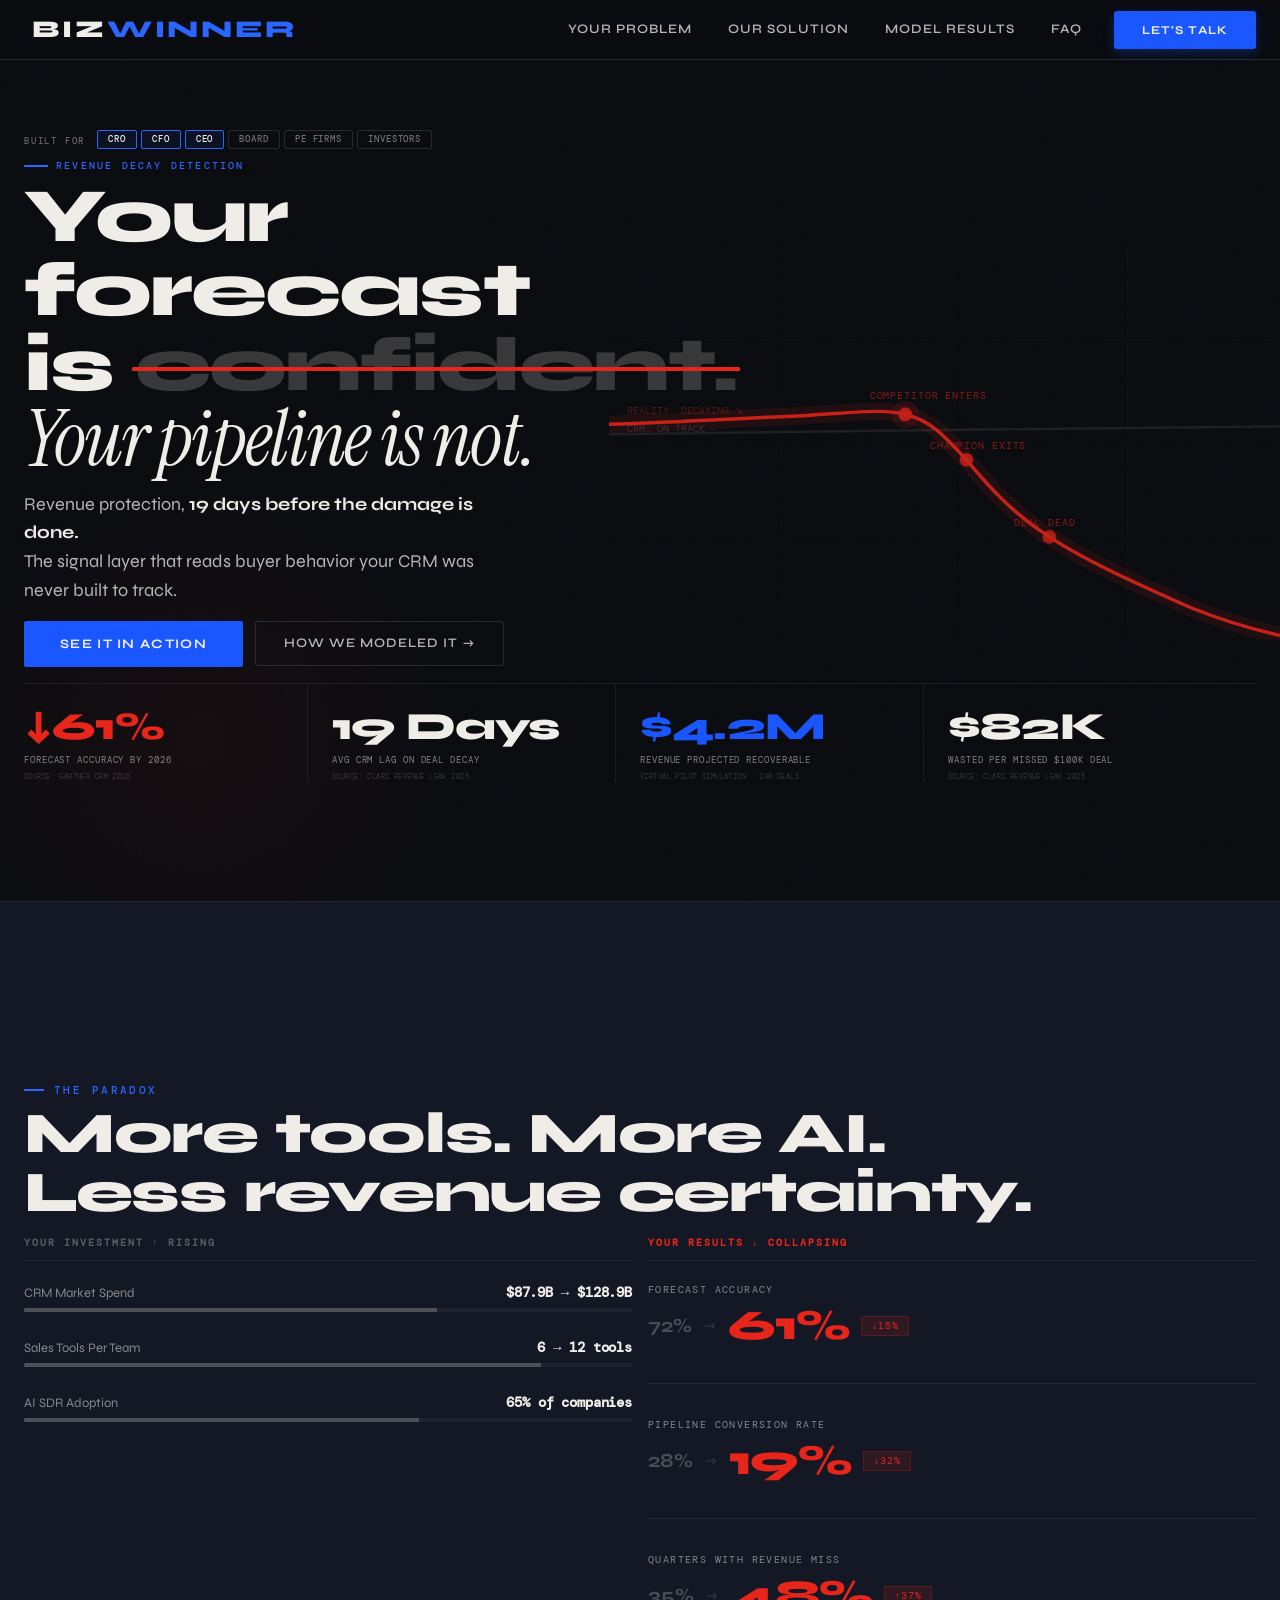
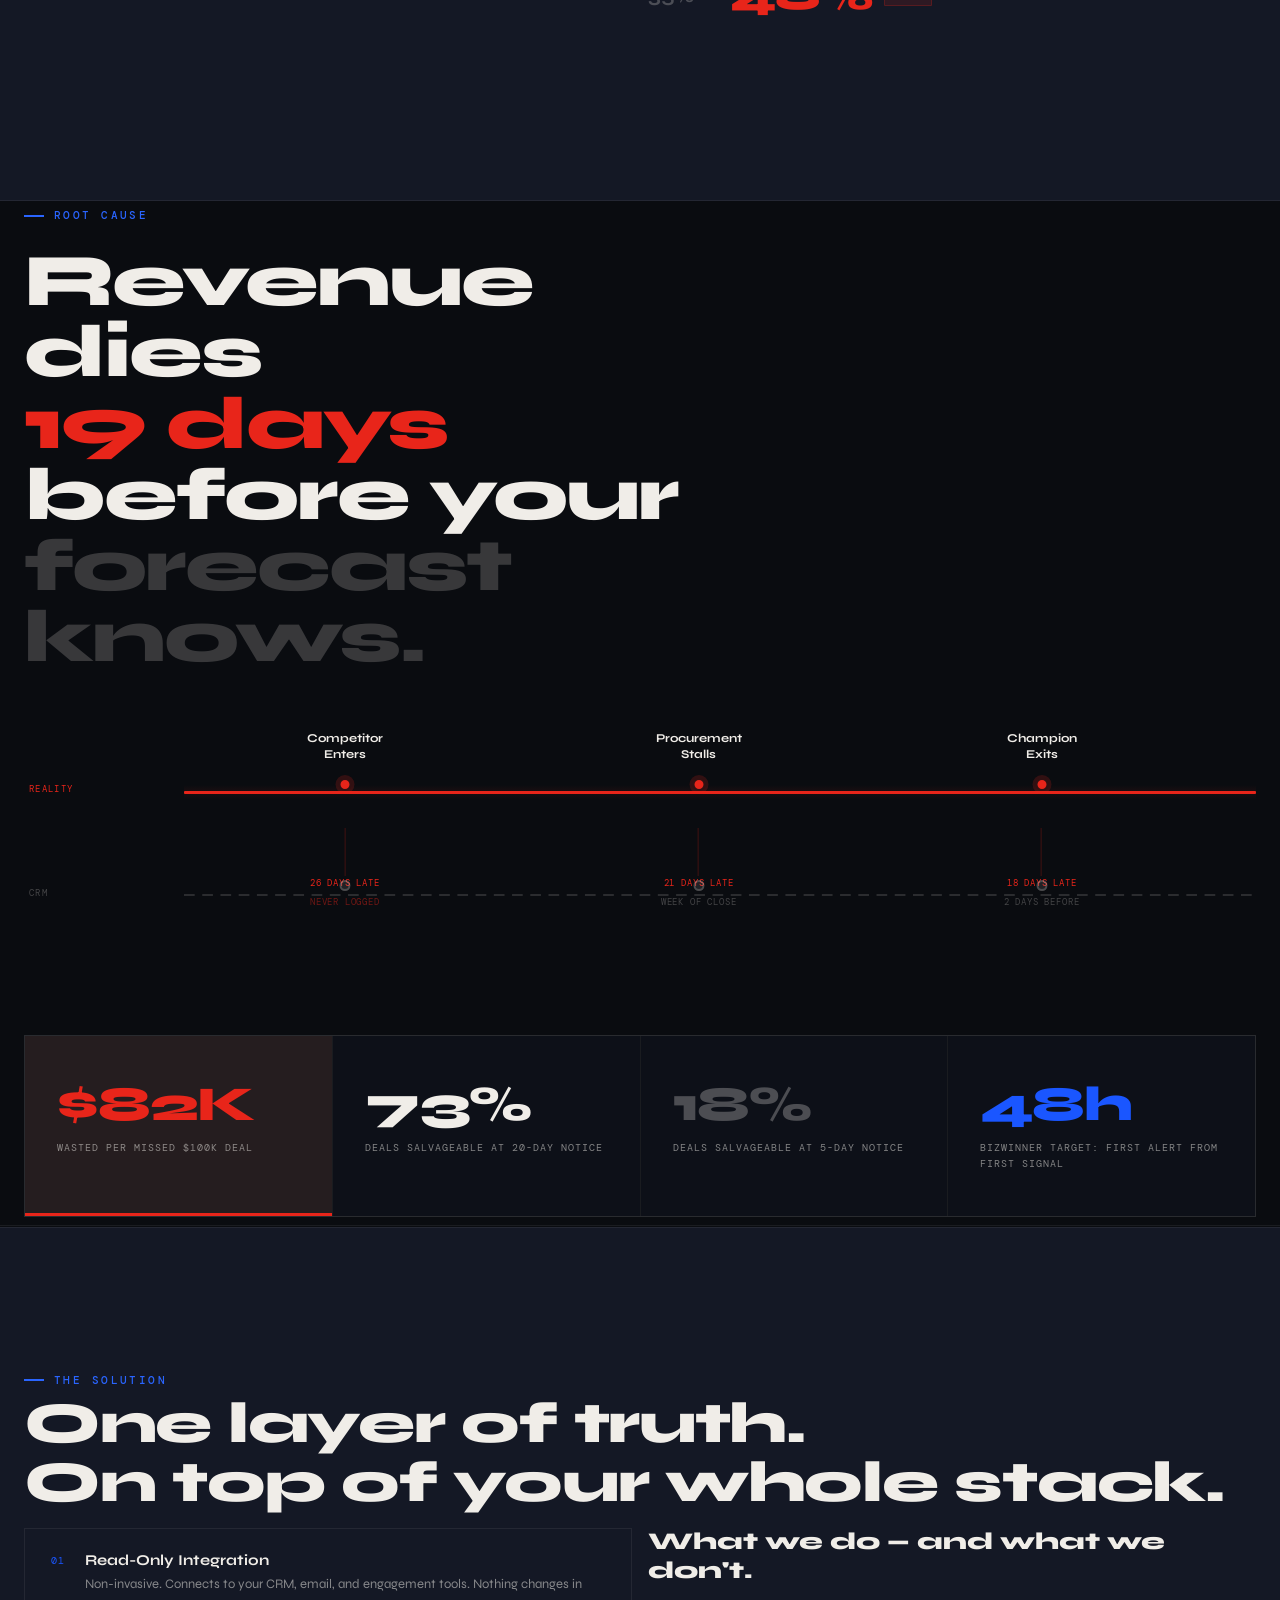
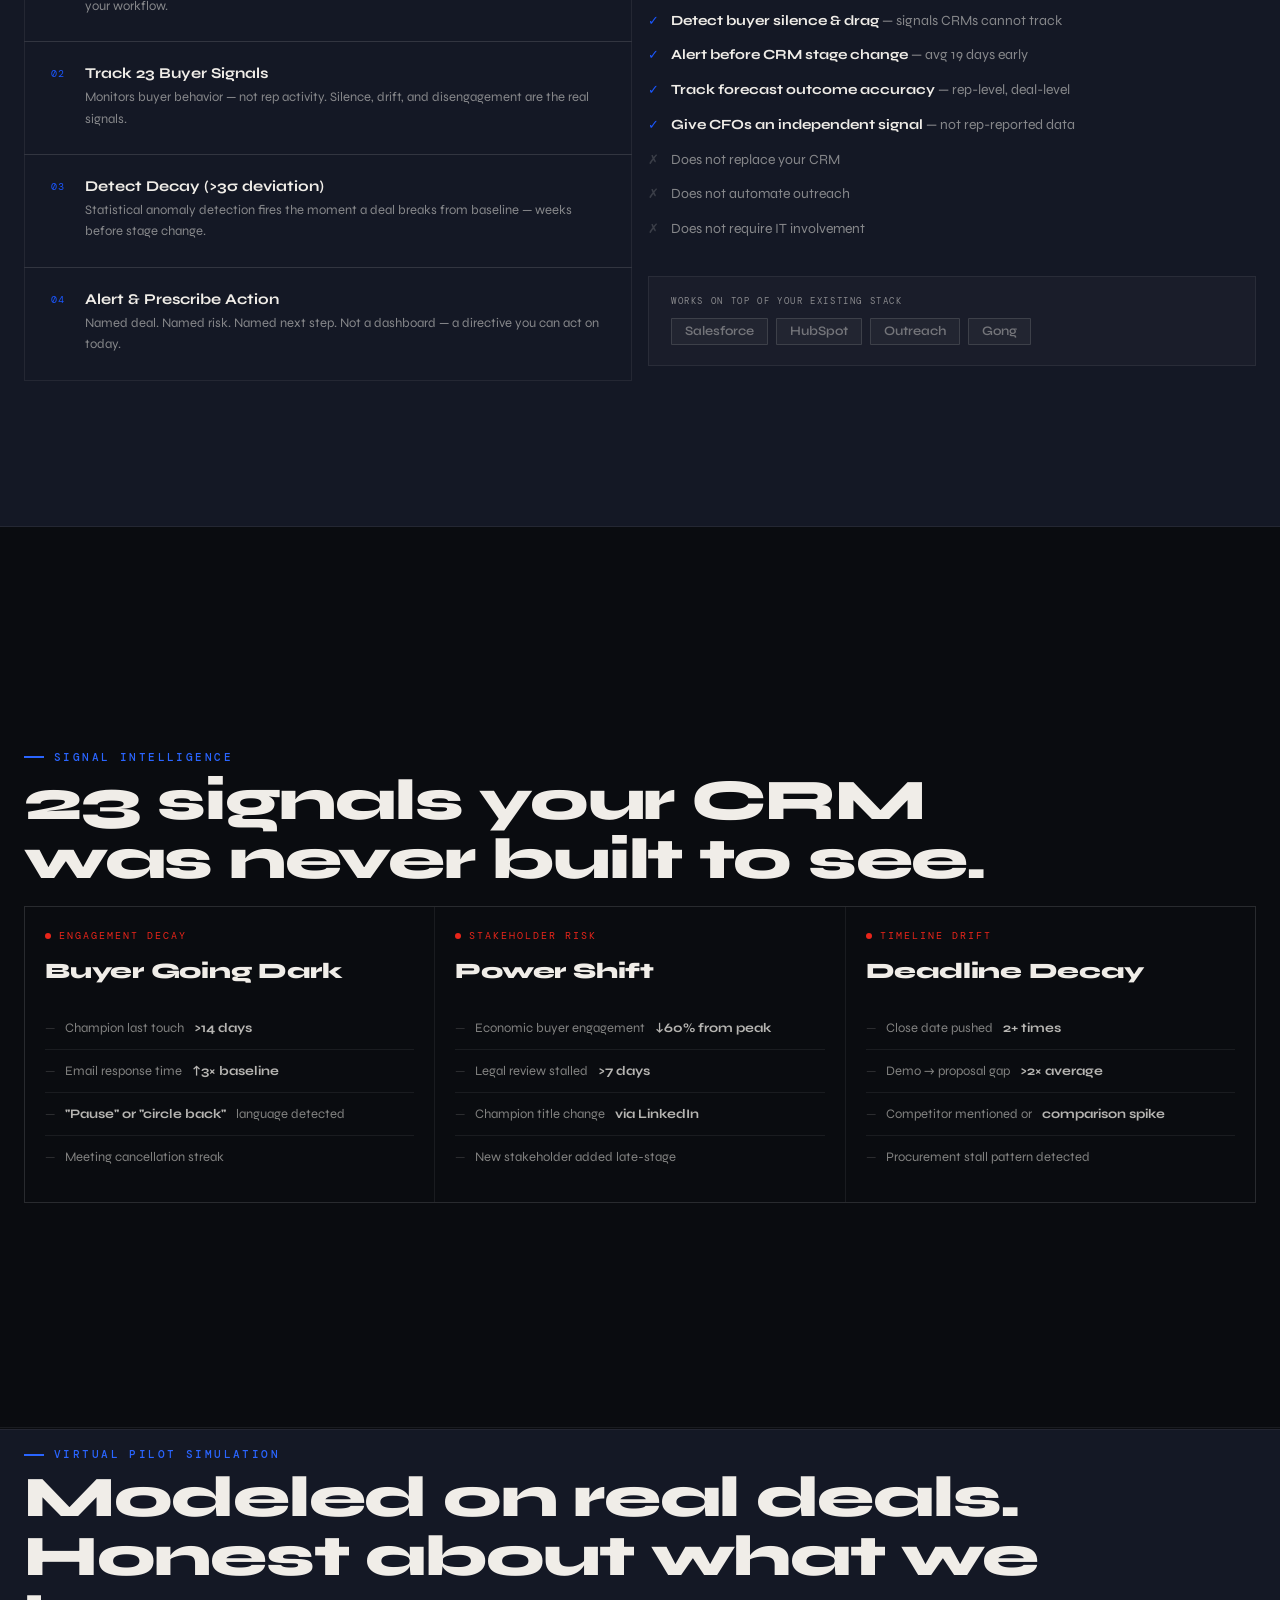
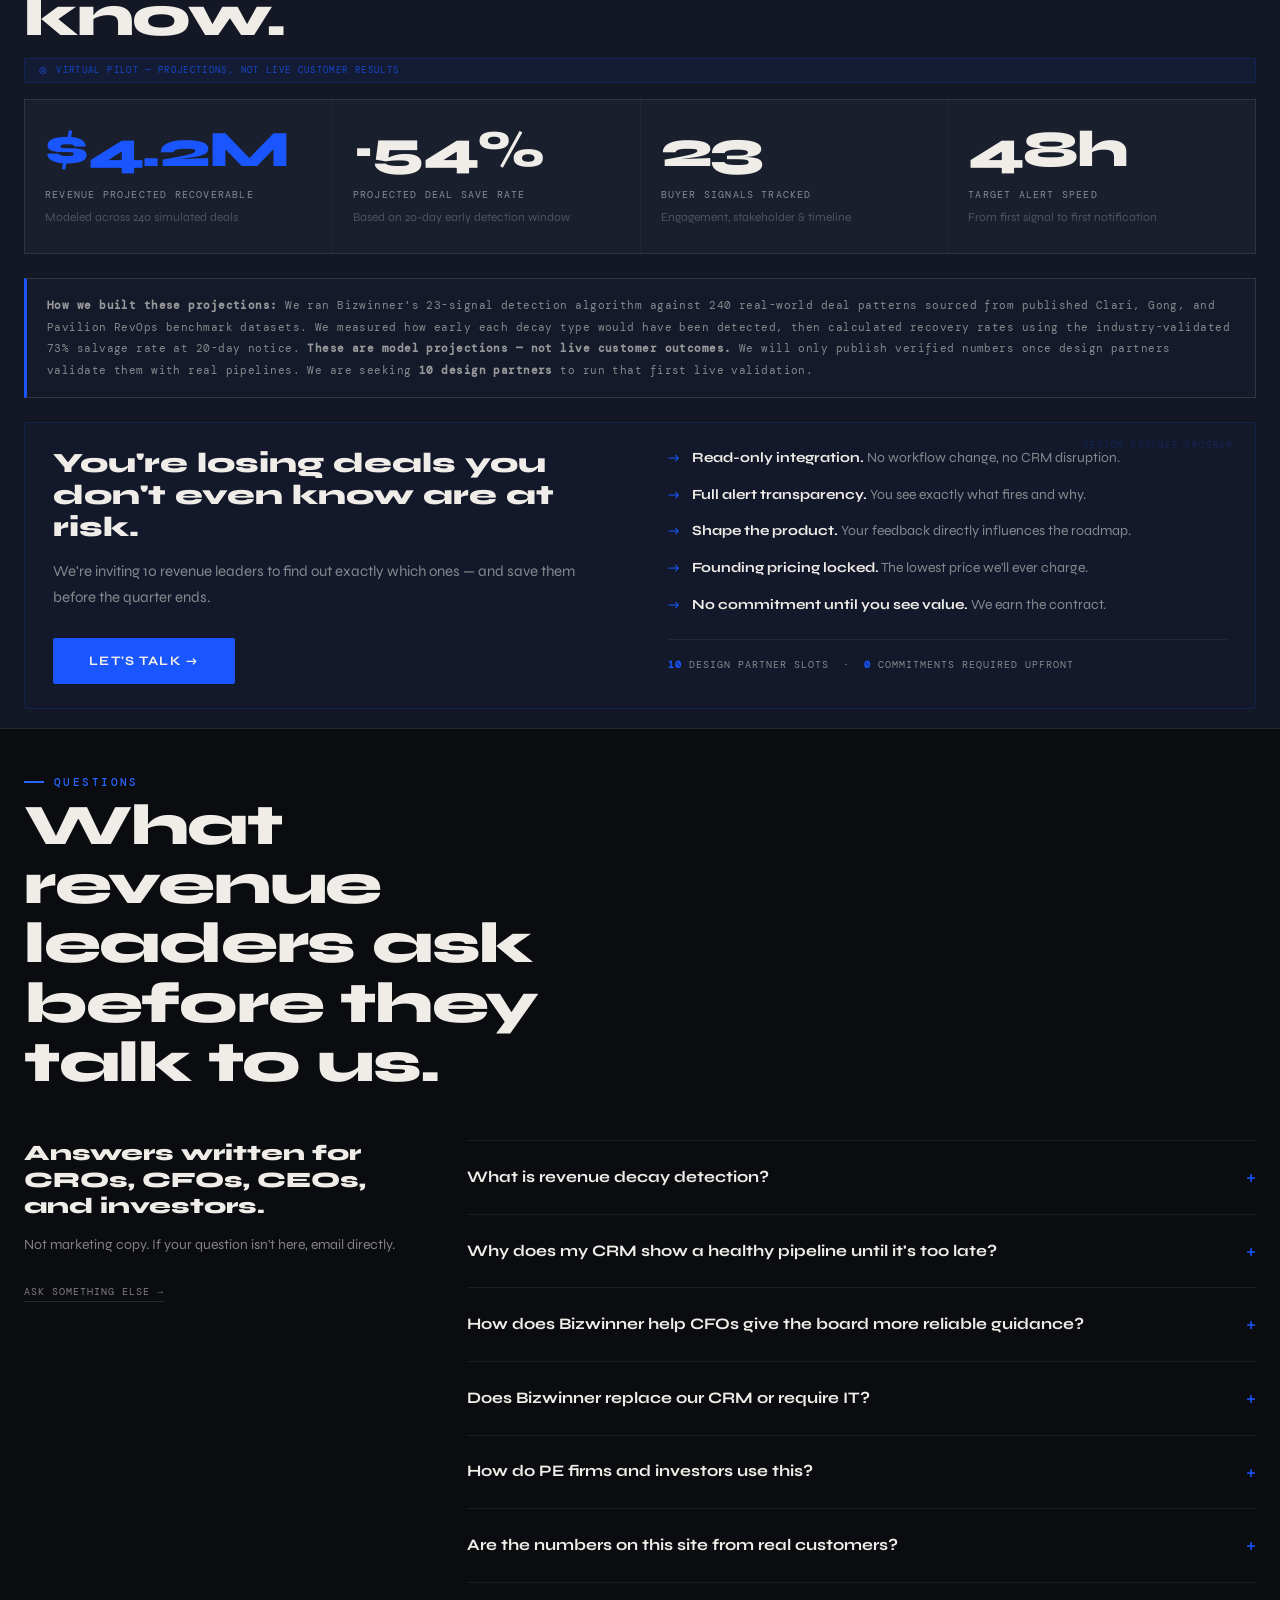
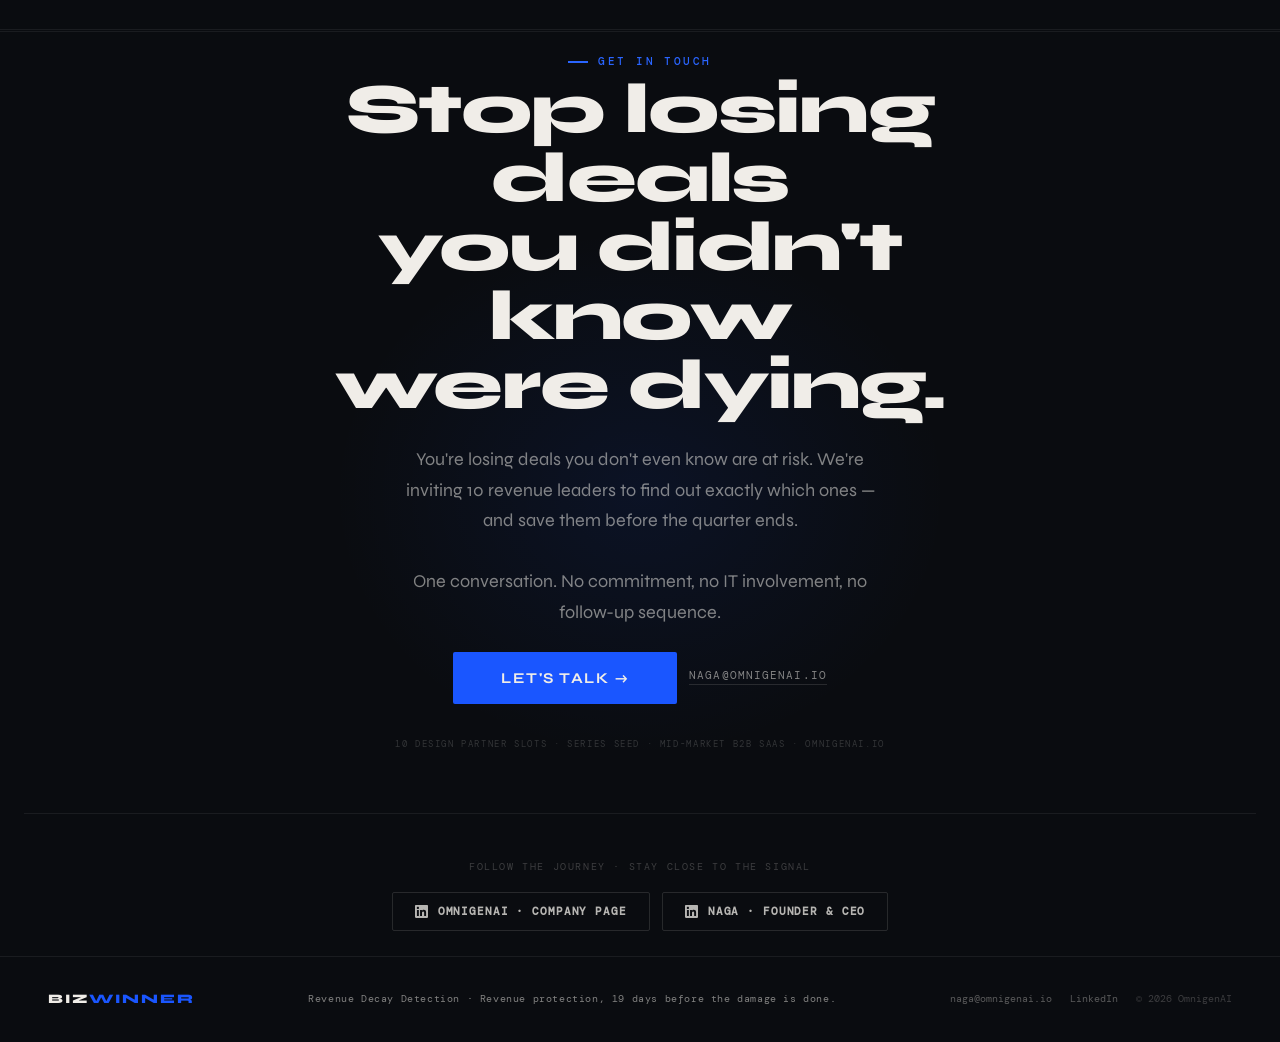
==== commit d12f6feb: "Update index.html Nav bar changes to fit in scroll properly" ====
--- a/index.html
+++ b/index.html
@@ -103,8 +103,8 @@
     --mid2: #1c2030;
     --border: rgba(240,237,232,0.07);
     --border2: rgba(240,237,232,0.13);
-    --muted: rgba(240,237,232,0.38);
-    --muted2: rgba(240,237,232,0.58);
+    --muted: rgba(240,237,232,0.52);
+    --muted2: rgba(240,237,232,0.75);
   }
   *, *::before, *::after { box-sizing: border-box; margin: 0; padding: 0; }
   html { scroll-behavior: smooth; }
@@ -117,24 +117,28 @@
   #progress-bar { position: fixed; top: 0; left: 0; height: 2px; width: 0%; background: var(--blue); z-index: 500; }
 
   /* ─── NAV ─── */
-  nav { position: fixed; top: 0; left: 0; right: 0; z-index: 200; display: flex; align-items: center; justify-content: space-between; padding: 0 48px; height: 64px; background: rgba(10,12,16,0.94); backdrop-filter: blur(20px); border-bottom: 1px solid var(--border); }
-  .nav-logo { font-size: 14px; font-weight: 800; letter-spacing: 0.14em; text-transform: uppercase; color: var(--white); text-decoration: none; }
-  .nav-logo span { color: var(--blue); }
-  .nav-links { display: flex; align-items: center; }
-  nav a.nav-link { font-size: 11px; color: var(--muted); text-decoration: none; letter-spacing: 0.1em; text-transform: uppercase; margin-left: 32px; transition: color 0.2s; }
+  nav { position: fixed; top: 0; left: 0; right: 0; z-index: 200; display: flex; align-items: center; justify-content: space-between; padding: 0 24px; height: 60px; background: rgba(10,12,16,0.96); backdrop-filter: blur(20px); border-bottom: 1px solid var(--border2); transition: all 0.3s ease; }
+  .nav-logo { font-size: 24px; font-weight: 800; letter-spacing: 0.12em; text-transform: uppercase; color: var(--white); text-decoration: none; display: flex; align-items: center; height: 100%; padding: 0 8px; transition: color 0.2s ease; }
+  .nav-logo span { color: var(--blue-bright); font-weight: 800; }
+  .nav-logo:hover { color: var(--blue-bright); }
+  .nav-links { display: flex; align-items: center; height: 100%; }
+  nav a.nav-link { font-size: 13px; color: var(--muted2); text-decoration: none; letter-spacing: 0.08em; text-transform: uppercase; margin-left: 36px; transition: color 0.2s ease; font-weight: 600; position: relative; }
   nav a.nav-link:hover { color: var(--white); }
-  .nav-cta { margin-left: 28px; padding: 9px 22px; background: var(--blue); color: var(--white); border-radius: 2px; font-weight: 700; letter-spacing: 0.08em; border: none; cursor: pointer; font-family: 'Syne', sans-serif; font-size: 11px; text-transform: uppercase; transition: background 0.15s, transform 0.15s; }
-  .nav-cta:hover { background: var(--blue-bright); transform: translateY(-1px); }
-  .nav-hamburger { display: none; flex-direction: column; gap: 5px; cursor: pointer; padding: 4px; background: none; border: none; }
-  .nav-hamburger span { display: block; width: 22px; height: 2px; background: var(--white); transition: 0.3s; border-radius: 1px; }
-  .nav-hamburger.open span:nth-child(1) { transform: translateY(7px) rotate(45deg); }
+  nav a.nav-link::after { content: ''; position: absolute; bottom: -8px; left: 0; width: 0; height: 2px; background: var(--blue-bright); transition: width 0.3s ease; }
+  nav a.nav-link:hover::after { width: 100%; }
+  .nav-cta { margin-left: 32px; padding: 12px 28px; background: var(--blue); color: var(--white); border-radius: 3px; font-weight: 700; letter-spacing: 0.08em; border: none; cursor: pointer; font-family: 'Syne', sans-serif; font-size: 12px; text-transform: uppercase; transition: all 0.2s ease; box-shadow: 0 4px 12px rgba(26,86,255,0.3); }
+  .nav-cta:hover { background: var(--blue-bright); transform: translateY(-2px); box-shadow: 0 6px 16px rgba(26,86,255,0.4); }
+  .nav-hamburger { display: none; flex-direction: column; gap: 6px; cursor: pointer; padding: 8px; background: none; border: none; margin-right: -8px; }
+  .nav-hamburger span { display: block; width: 26px; height: 2px; background: var(--white); transition: 0.3s ease; border-radius: 1px; }
+  .nav-hamburger.open span:nth-child(1) { transform: translateY(8px) rotate(45deg); }
   .nav-hamburger.open span:nth-child(2) { opacity: 0; }
-  .nav-hamburger.open span:nth-child(3) { transform: translateY(-7px) rotate(-45deg); }
-  .mobile-menu { display: none; position: fixed; top: 64px; left: 0; right: 0; bottom: 0; background: rgba(10,12,16,0.98); backdrop-filter: blur(20px); z-index: 199; flex-direction: column; align-items: center; justify-content: center; gap: 0; }
+  .nav-hamburger.open span:nth-child(3) { transform: translateY(-8px) rotate(-45deg); }
+  .mobile-menu { display: none; position: fixed; top: 60px; left: 0; right: 0; bottom: 0; background: rgba(10,12,16,0.98); backdrop-filter: blur(20px); z-index: 199; flex-direction: column; align-items: center; justify-content: center; gap: 0; }
   .mobile-menu.open { display: flex; }
-  .mobile-menu a { font-size: 18px; color: var(--muted); text-decoration: none; letter-spacing: 0.08em; text-transform: uppercase; padding: 22px 0; border-bottom: 1px solid var(--border); width: 100%; text-align: center; transition: color 0.2s; }
-  .mobile-menu a:hover { color: var(--white); }
-  .mobile-menu .m-cta { background: var(--blue); color: var(--white) !important; font-weight: 700; margin-top: 32px; padding: 18px 48px; border-radius: 2px; width: auto; border: none; }
+  .mobile-menu a { font-size: 18px; color: var(--muted2); text-decoration: none; letter-spacing: 0.08em; text-transform: uppercase; padding: 24px 0; border-bottom: 1px solid var(--border2); width: 100%; text-align: center; transition: color 0.2s ease; font-weight: 600; }
+  .mobile-menu a:hover { color: var(--white); background: rgba(240,237,232,0.02); }
+  .mobile-menu .m-cta { background: var(--blue); color: var(--white) !important; font-weight: 700; margin-top: 32px; padding: 18px 48px; border-radius: 3px; width: auto; border: none; transition: all 0.2s ease; box-shadow: 0 4px 12px rgba(26,86,255,0.3); }
+  .mobile-menu .m-cta:hover { background: var(--blue-bright); transform: translateY(-2px); box-shadow: 0 6px 16px rgba(26,86,255,0.4); }
 
   /* ─── MODAL ─── */
   .modal-overlay { display: none; position: fixed; inset: 0; z-index: 400; background: rgba(10,12,16,0.95); backdrop-filter: blur(16px); align-items: center; justify-content: center; padding: 20px; }
@@ -173,27 +177,27 @@
   .btn-linkedin svg { width: 13px; height: 13px; fill: currentColor; flex-shrink: 0; }
 
   /* ─── HERO ─── */
-  #hero { min-height: 100vh; display: flex; flex-direction: column; justify-content: center; padding: 140px 48px 80px; position: relative; overflow: hidden; }
+  #hero { min-height: 100vh; display: flex; flex-direction: column; justify-content: center; padding: 20px 24px 8px; position: relative; overflow: hidden; }
 
   /* Subtle red radial bottom-left — deal dying metaphor */
   #hero::before { content: ''; position: absolute; bottom: -120px; left: -80px; width: 560px; height: 560px; background: radial-gradient(ellipse, rgba(232,37,26,0.055) 0%, transparent 68%); pointer-events: none; z-index: 0; }
 
   /* Audience strip */
-  .audience-strip { display: flex; align-items: center; gap: 0; margin-bottom: 36px; flex-wrap: wrap; }
-  .audience-label { font-family: 'DM Mono', monospace; font-size: 9px; letter-spacing: 0.2em; text-transform: uppercase; color: rgba(240,237,232,0.25); margin-right: 14px; white-space: nowrap; }
-  .audience-pill { font-family: 'DM Mono', monospace; font-size: 9px; letter-spacing: 0.1em; text-transform: uppercase; padding: 5px 11px; border: 1px solid var(--border); margin-right: 5px; margin-bottom: 5px; border-radius: 1px; white-space: nowrap; color: rgba(240,237,232,0.3); }
-  .audience-pill.lit { color: var(--white); border-color: var(--border2); background: rgba(240,237,232,0.04); }
-
-  .hero-eyebrow { font-family: 'DM Mono', monospace; font-size: 10px; letter-spacing: 0.22em; text-transform: uppercase; color: var(--blue); margin-bottom: 28px; display: flex; align-items: center; gap: 10px; position: relative; z-index: 2; }
-  .hero-eyebrow::before { content: ''; display: inline-block; width: 28px; height: 1px; background: var(--blue); }
-  .hero-h1 { font-size: clamp(56px, 7.2vw, 100px); font-weight: 800; line-height: 0.97; letter-spacing: -0.025em; max-width: 840px; position: relative; z-index: 2; }
+  .audience-strip { display: flex; align-items: center; gap: 0; margin-bottom: 8px; flex-wrap: wrap; }
+  .audience-label { font-family: 'DM Mono', monospace; font-size: 9px; letter-spacing: 0.2em; text-transform: uppercase; color: rgba(240,237,232,0.4); margin-right: 12px; white-space: nowrap; font-weight: 500; }
+  .audience-pill { font-family: 'DM Mono', monospace; font-size: 9px; letter-spacing: 0.1em; text-transform: uppercase; padding: 4px 10px; border: 1px solid var(--border2); margin-right: 4px; margin-bottom: 4px; border-radius: 2px; white-space: nowrap; color: rgba(240,237,232,0.45); font-weight: 500; transition: all 0.2s ease; }
+  .audience-pill.lit { color: var(--white); border-color: var(--blue-bright); background: rgba(26,86,255,0.08); }
+
+  .hero-eyebrow { font-family: 'DM Mono', monospace; font-size: 10px; letter-spacing: 0.22em; text-transform: uppercase; color: var(--blue-bright); margin-bottom: 8px; display: flex; align-items: center; gap: 8px; position: relative; z-index: 2; font-weight: 500; }
+  .hero-eyebrow::before { content: ''; display: inline-block; width: 24px; height: 2px; background: var(--blue-bright); }
+  .hero-h1 { font-size: clamp(48px, 6vw, 84px); font-weight: 800; line-height: 0.97; letter-spacing: -0.025em; max-width: 760px; position: relative; z-index: 2; }
   .hero-h1 em { font-family: 'Instrument Serif', serif; font-style: italic; font-weight: 400; }
   .hero-h1 .strike-wrap { position: relative; display: inline-block; color: rgba(240,237,232,0.2); }
   .hero-h1 .strike-wrap::after { content: ''; position: absolute; top: 53%; left: -3px; right: -3px; height: 4px; background: var(--red); animation: strikeIn 0.55s 1.3s cubic-bezier(0.16,1,0.3,1) forwards; transform: scaleX(0); transform-origin: left; border-radius: 1px; }
   @keyframes strikeIn { to { transform: scaleX(1); } }
-  .hero-sub { margin-top: 36px; font-size: 20px; color: var(--muted); max-width: 520px; line-height: 1.65; font-weight: 400; position: relative; z-index: 2; }
-  .hero-sub strong { color: var(--white); font-weight: 700; }
-  .hero-actions { margin-top: 48px; display: flex; gap: 14px; align-items: center; position: relative; z-index: 2; flex-wrap: wrap; }
+  .hero-sub { margin-top: 12px; font-size: 18px; color: var(--muted2); max-width: 480px; line-height: 1.6; font-weight: 400; position: relative; z-index: 2; }
+  .hero-sub strong { color: var(--white); font-weight: 700; text-shadow: 0 0 8px rgba(240,237,232,0.1); }
+  .hero-actions { margin-top: 16px; display: flex; gap: 12px; align-items: center; position: relative; z-index: 2; flex-wrap: wrap; }
 
   /* Hero decay chart — SVG path animation */
   .hero-viz { position: absolute; right: -20px; top: 50%; transform: translateY(-52%); width: 54vw; opacity: 0.85; z-index: 1; pointer-events: none; }
@@ -201,25 +205,26 @@
   #crm-path { stroke-dasharray: 900; stroke-dashoffset: 900; animation: drawLine 2.2s 0.9s cubic-bezier(0.16,1,0.3,1) forwards; }
   @keyframes drawLine { to { stroke-dashoffset: 0; } }
 
-  .hero-stat-band { margin-top: 72px; display: grid; grid-template-columns: repeat(4,1fr); border-top: 1px solid var(--border); position: relative; z-index: 2; }
-  .hstat { padding: 40px 40px 0 0; border-right: 1px solid var(--border); margin-right: 40px; }
+  .hero-stat-band { margin-top: 16px; display: grid; grid-template-columns: repeat(4,1fr); border-top: 1px solid var(--border); position: relative; z-index: 2; }
+  .hstat { padding: 24px 24px 0 0; border-right: 1px solid var(--border); margin-right: 24px; }
   .hstat:last-child { border-right: none; margin-right: 0; padding-right: 0; }
-  .hstat-num { font-size: clamp(36px, 3.6vw, 50px); font-weight: 800; letter-spacing: -0.02em; color: var(--white); line-height: 1; }
+  .hstat-num { font-size: clamp(28px, 3vw, 42px); font-weight: 800; letter-spacing: -0.02em; color: var(--white); line-height: 1; }
   .hstat-num.red { color: var(--red); }
   .hstat-num.blue { color: var(--blue); }
-  .hstat-label { margin-top: 10px; font-family: 'DM Mono', monospace; font-size: 10px; letter-spacing: 0.1em; color: var(--muted); text-transform: uppercase; line-height: 1.55; }
-  .hstat-label .src { display: block; font-size: 8px; letter-spacing: 0.06em; color: rgba(240,237,232,0.18); margin-top: 5px; }
+  .hstat-label { margin-top: 8px; font-family: 'DM Mono', monospace; font-size: 9px; letter-spacing: 0.1em; color: var(--muted); text-transform: uppercase; line-height: 1.5; }
+  .hstat-label .src { display: block; font-size: 7px; letter-spacing: 0.06em; color: rgba(240,237,232,0.18); margin-top: 4px; }
 
   /* ─── SECTIONS BASE ─── */
-  section { padding: 120px 48px; position: relative; }
-  .section-label { font-family: 'DM Mono', monospace; font-size: 10px; letter-spacing: 0.22em; text-transform: uppercase; color: var(--blue); margin-bottom: 20px; display: flex; align-items: center; gap: 10px; }
-  .section-label::before { content: ''; display: inline-block; width: 20px; height: 1px; background: var(--blue); }
+  section { padding: 8px 24px; position: relative; margin-bottom: 1px; min-height: 100vh; display: flex; flex-direction: column; justify-content: center; }
+  section:last-child { margin-bottom: 0; }
+  .section-label { font-family: 'DM Mono', monospace; font-size: 11px; letter-spacing: 0.22em; text-transform: uppercase; color: var(--blue-bright); margin-bottom: 8px; display: flex; align-items: center; gap: 10px; font-weight: 500; }
+  .section-label::before { content: ''; display: inline-block; width: 20px; height: 2px; background: var(--blue-bright); }
   h2 { font-size: clamp(36px, 4.5vw, 62px); font-weight: 800; line-height: 1.03; letter-spacing: -0.022em; }
 
   /* ─── PARADOX ─── */
   #paradox { background: var(--mid); border-top: 1px solid var(--border); border-bottom: 1px solid var(--border); }
-  .paradox-layout { display: grid; grid-template-columns: 1fr 1fr; gap: 80px; margin-top: 64px; align-items: start; }
-  .paradox-col h3 { font-family: 'DM Mono', monospace; font-size: 10px; letter-spacing: 0.2em; text-transform: uppercase; margin-bottom: 36px; padding-bottom: 16px; border-bottom: 1px solid var(--border); }
+  .paradox-layout { display: grid; grid-template-columns: 1fr 1fr; gap: 16px; margin-top: 16px; align-items: start; }
+  .paradox-col h3 { font-family: 'DM Mono', monospace; font-size: 10px; letter-spacing: 0.2em; text-transform: uppercase; margin-bottom: 24px; padding-bottom: 12px; border-bottom: 1px solid var(--border); }
   .paradox-col h3.up { color: rgba(240,237,232,0.3); }
   .paradox-col h3.dn { color: var(--red); }
   .bar-row { margin-bottom: 28px; }
@@ -283,7 +288,7 @@
 
   /* ─── HOW ─── */
   #how { background: var(--mid); border-top: 1px solid var(--border); border-bottom: 1px solid var(--border); }
-  .how-grid { display: grid; grid-template-columns: 1fr 1fr; gap: 80px; margin-top: 64px; align-items: start; }
+  .how-grid { display: grid; grid-template-columns: 1fr 1fr; gap: 16px; margin-top: 16px; align-items: start; }
   .flow-diagram { display: flex; flex-direction: column; }
   .flow-step { display: flex; align-items: flex-start; gap: 20px; padding: 24px 26px; border: 1px solid var(--border); margin-bottom: -1px; position: relative; transition: border-color 0.2s, background 0.2s; z-index: 0; }
   .flow-step:hover { border-color: var(--blue); background: var(--blue-dim); z-index: 1; }
@@ -303,8 +308,8 @@
 
   /* ─── SIGNALS ─── */
   #signals { border-bottom: 1px solid var(--border); }
-  .signals-grid { display: grid; grid-template-columns: repeat(3, 1fr); gap: 1px; margin-top: 64px; background: var(--border); border: 1px solid var(--border); }
-  .signal-card { background: var(--ink); padding: 44px 36px; transition: background 0.2s; }
+  .signals-grid { display: grid; grid-template-columns: repeat(3, 1fr); gap: 1px; margin-top: 16px; background: var(--border); border: 1px solid var(--border); }
+  .signal-card { background: var(--ink); padding: 24px 20px; transition: background 0.2s; }
   .signal-card:hover { background: #0e1218; }
   .signal-cat { font-family: 'DM Mono', monospace; font-size: 10px; letter-spacing: 0.2em; text-transform: uppercase; color: var(--red); margin-bottom: 18px; display: flex; align-items: center; gap: 8px; }
   .signal-dot { width: 6px; height: 6px; background: var(--red); border-radius: 50%; flex-shrink: 0; animation: pulse 2.5s ease infinite; }
@@ -317,20 +322,20 @@
 
   /* ─── PROOF ─── */
   #proof { background: var(--mid); border-top: 1px solid var(--border); border-bottom: 1px solid var(--border); }
-  .vp-badge { display: inline-flex; align-items: center; gap: 8px; margin-top: 24px; padding: 7px 14px; background: rgba(26,86,255,0.07); border: 1px solid rgba(26,86,255,0.18); border-radius: 1px; font-family: 'DM Mono', monospace; font-size: 9px; letter-spacing: 0.15em; color: rgba(26,86,255,0.75); text-transform: uppercase; }
+  .vp-badge { display: inline-flex; align-items: center; gap: 8px; margin-top: 12px; padding: 7px 14px; background: rgba(26,86,255,0.07); border: 1px solid rgba(26,86,255,0.18); border-radius: 1px; font-family: 'DM Mono', monospace; font-size: 9px; letter-spacing: 0.15em; color: rgba(26,86,255,0.75); text-transform: uppercase; }
   .vp-badge::before { content: '◎'; color: var(--blue); }
-  .proof-stats { display: grid; grid-template-columns: repeat(4, 1fr); gap: 1px; margin-top: 40px; background: var(--border); border: 1px solid var(--border); }
-  .pstat { background: #1a1f2e; padding: 48px 36px; transition: background 0.2s; border-bottom: 3px solid transparent; }
+  .proof-stats { display: grid; grid-template-columns: repeat(4, 1fr); gap: 1px; margin-top: 16px; background: var(--border); border: 1px solid var(--border); }
+  .pstat { background: #1a1f2e; padding: 24px 20px; transition: background 0.2s; border-bottom: 3px solid transparent; }
   .pstat:hover { background: #1e2438; border-bottom-color: var(--blue); }
   .pstat-num { font-size: clamp(44px, 4vw, 58px); font-weight: 800; line-height: 1; letter-spacing: -0.025em; }
   .pstat-num.blue { color: var(--blue); }
   .pstat-num.white { color: var(--white); }
   .pstat-desc { margin-top: 12px; font-family: 'DM Mono', monospace; font-size: 10px; letter-spacing: 0.12em; color: var(--muted); text-transform: uppercase; line-height: 1.5; }
   .pstat-sub { margin-top: 6px; font-size: 12px; color: rgba(240,237,232,0.25); line-height: 1.5; }
-  .transparency-note { margin-top: 48px; padding: 28px 36px; border: 1px solid var(--border2); border-left: 3px solid var(--blue); background: rgba(26,86,255,0.02); }
+  .transparency-note { margin-top: 24px; padding: 16px 20px; border: 1px solid var(--border2); border-left: 3px solid var(--blue); background: rgba(26,86,255,0.02); }
   .transparency-note p { font-family: 'DM Mono', monospace; font-size: 11px; letter-spacing: 0.04em; color: var(--muted); line-height: 1.95; }
   .transparency-note strong { color: rgba(240,237,232,0.6); }
-  .design-partner-section { margin-top: 56px; padding: 52px 56px; border: 1px solid rgba(26,86,255,0.14); background: rgba(26,86,255,0.025); position: relative; border-radius: 2px; }
+  .design-partner-section { margin-top: 24px; padding: 24px 28px; border: 1px solid rgba(26,86,255,0.14); background: rgba(26,86,255,0.025); position: relative; border-radius: 2px; }
   .design-partner-section::before { content: 'DESIGN PARTNER PROGRAM'; position: absolute; top: 18px; right: 22px; font-family: 'DM Mono', monospace; font-size: 9px; letter-spacing: 0.2em; color: rgba(26,86,255,0.2); text-transform: uppercase; }
   .dp-grid { display: grid; grid-template-columns: 1fr 1fr; gap: 56px; align-items: start; }
   .dp-left h3 { font-size: 28px; font-weight: 800; line-height: 1.15; margin-bottom: 14px; }
@@ -344,7 +349,7 @@
 
   /* ─── FAQ — AEO / LLM Discovery ─── */
   #faq { border-bottom: 1px solid var(--border); }
-  .faq-layout { display: grid; grid-template-columns: 1fr 2fr; gap: 80px; margin-top: 64px; }
+  .faq-layout { display: grid; grid-template-columns: 1fr 2fr; gap: 48px; margin-top: 48px; }
   .faq-intro h3 { font-size: 22px; font-weight: 800; line-height: 1.2; margin-bottom: 14px; }
   .faq-intro p { font-size: 14px; color: var(--muted); line-height: 1.75; margin-bottom: 24px; }
   .faq-email { font-family: 'DM Mono', monospace; font-size: 10px; letter-spacing: 0.1em; color: var(--muted); text-decoration: none; text-transform: uppercase; border-bottom: 1px solid var(--border2); padding-bottom: 3px; transition: all 0.2s; }
@@ -362,7 +367,7 @@
 
   /* ─── MARKET ─── */
   #market { background: var(--mid); border-top: 1px solid var(--border); border-bottom: 1px solid var(--border); }
-  .market-layout { display: grid; grid-template-columns: 1fr 1fr; gap: 80px; margin-top: 64px; align-items: center; }
+  .market-layout { display: grid; grid-template-columns: 1fr 1fr; gap: 48px; margin-top: 48px; align-items: center; }
   .market-stats { display: flex; flex-direction: column; gap: 20px; }
   .mstat { padding: 22px 28px; border-left: 3px solid var(--blue); transition: background 0.2s; }
   .mstat:hover { background: rgba(26,86,255,0.04); }
@@ -371,11 +376,11 @@
   .mstat-sub { font-size: 12px; color: var(--muted); margin-top: 4px; }
 
   /* ─── CTA ─── */
-  #cta { text-align: center; padding: 160px 48px; background: var(--ink); border-top: 1px solid var(--border); position: relative; overflow: hidden; }
+  #cta { text-align: center; padding: 24px 24px; background: var(--ink); border-top: 1px solid var(--border); position: relative; overflow: hidden; }
   #cta::before { content: ''; position: absolute; top: 50%; left: 50%; transform: translate(-50%, -50%); width: 700px; height: 600px; background: radial-gradient(ellipse, rgba(26,86,255,0.09) 0%, transparent 62%); pointer-events: none; }
   #cta h2 { font-size: clamp(44px, 5.5vw, 72px); max-width: 680px; margin: 0 auto 24px; line-height: 0.98; position: relative; z-index: 1; letter-spacing: -0.025em; }
-  .cta-sub { color: var(--muted); font-size: 18px; max-width: 480px; margin: 0 auto 48px; line-height: 1.7; position: relative; z-index: 1; }
-  .cta-actions { display: flex; align-items: center; justify-content: center; gap: 16px; flex-wrap: wrap; position: relative; z-index: 1; }
+  .cta-sub { color: var(--muted); font-size: 18px; max-width: 480px; margin: 0 auto 24px; line-height: 1.7; position: relative; z-index: 1; }
+  .cta-actions { display: flex; align-items: center; justify-content: center; gap: 12px; flex-wrap: wrap; position: relative; z-index: 1; }
   .cta-email-link { font-family: 'DM Mono', monospace; font-size: 11px; letter-spacing: 0.1em; color: var(--muted); text-decoration: none; text-transform: uppercase; border-bottom: 1px solid var(--border2); padding-bottom: 3px; transition: color 0.2s, border-color 0.2s; }
   .cta-email-link:hover { color: var(--blue); border-color: var(--blue); }
   .cta-note { margin-top: 36px; font-family: 'DM Mono', monospace; font-size: 9px; letter-spacing: 0.18em; color: rgba(240,237,232,0.18); text-transform: uppercase; position: relative; z-index: 1; }
@@ -402,32 +407,35 @@
 
   /* ─── RESPONSIVE ─── */
   @media (max-width: 920px) {
-    nav { padding: 0 20px; }
+    nav { padding: 0 16px; height: 60px; }
+    .nav-logo { font-size: 20px; }
     .nav-links { display: none; }
     .nav-hamburger { display: flex; }
-    section { padding: 80px 24px; }
-    #hero { padding: 110px 24px 60px; }
+    .mobile-menu { top: 60px; }
+    section { padding: 8px 16px; margin-bottom: 1px; }
+    section:last-child { margin-bottom: 0; }
+    #hero { padding: 20px 16px 8px; }
     .hero-viz { display: none; }
     h2 { font-size: clamp(32px, 8.5vw, 52px); }
-    .hero-h1 { font-size: clamp(48px, 11vw, 76px); }
+    .hero-h1 { font-size: clamp(40px, 9vw, 64px); }
     .hero-stat-band { grid-template-columns: repeat(2, 1fr); gap: 0; }
     .hstat { border-right: none; margin-right: 0; padding: 28px 0; border-bottom: 1px solid var(--border); }
     .hstat:nth-child(odd) { border-right: 1px solid var(--border); padding-right: 24px; }
     .hstat:nth-child(even) { padding-left: 24px; }
     .hstat:nth-last-child(-n+2) { border-bottom: none; }
-    .paradox-layout, .how-grid, .market-layout, .dp-grid, .faq-layout { grid-template-columns: 1fr; gap: 48px; }
+    .paradox-layout, .how-grid, .market-layout, .dp-grid, .faq-layout { grid-template-columns: 1fr; gap: 36px; }
     .proof-stats { grid-template-columns: repeat(2, 1fr); }
     .signals-grid { grid-template-columns: 1fr; }
     .blindspot-impact { grid-template-columns: repeat(2, 1fr); }
     .timeline-diagram { margin-left: 0; height: auto; overflow-x: auto; padding-bottom: 16px; }
     .tl-axis-label { display: none; }
     footer { flex-direction: column; text-align: center; }
-    .design-partner-section { padding: 36px 24px; }
+    .design-partner-section { padding: 24px 20px; }
     .design-partner-section::before { display: none; }
     .form-row { grid-template-columns: 1fr; }
     .modal-box { padding: 32px 20px; }
     .cta-actions { flex-direction: column; }
-    #cta { padding: 100px 24px; }
+    #cta { padding: 24px 16px; }
     .audience-strip { display: none; }
     .linkedin-btns { flex-direction: column; align-items: center; }
   }
@@ -497,9 +505,9 @@
 <nav role="navigation" aria-label="Main navigation">
   <a class="nav-logo" href="#" aria-label="Bizwinner home">Biz<span>winner</span></a>
   <div class="nav-links">
-    <a href="#paradox" class="nav-link">The Problem</a>
-    <a href="#how" class="nav-link">How It Works</a>
-    <a href="#proof" class="nav-link">Our Model</a>
+    <a href="#paradox" class="nav-link">Your Problem</a>
+    <a href="#how" class="nav-link">Our Solution</a>
+    <a href="#proof" class="nav-link">Model Results</a>
     <a href="#faq" class="nav-link">FAQ</a>
     <button class="nav-cta" onclick="openModal()">Let's Talk</button>
   </div>
@@ -898,11 +906,38 @@
 </footer>
 
 <script>
-  // ─── Scroll progress
-  window.addEventListener('scroll', () => {
+  // ─── Scroll progress and navbar hide/show
+  let lastScrollY = window.scrollY;
+  let ticking = false;
+  
+  function updateNavbar() {
     const s = document.documentElement;
     document.getElementById('progress-bar').style.width =
       (s.scrollTop / (s.scrollHeight - s.clientHeight) * 100) + '%';
+    
+    const hero = document.getElementById('hero');
+    const nav = document.querySelector('nav');
+    const currentScrollY = window.scrollY;
+    
+    // Hide navbar when scrolling down past hero section
+    if (currentScrollY > hero.offsetTop + hero.offsetHeight - 60) {
+      nav.style.transform = 'translateY(-100%)';
+      nav.style.opacity = '0';
+    } else {
+      // Show navbar when in hero section or scrolling back up
+      nav.style.transform = 'translateY(0)';
+      nav.style.opacity = '1';
+    }
+    
+    lastScrollY = currentScrollY;
+    ticking = false;
+  }
+  
+  window.addEventListener('scroll', () => {
+    if (!ticking) {
+      window.requestAnimationFrame(updateNavbar);
+      ticking = true;
+    }
   }, { passive: true });
 
   // ─── Fade-in on scroll
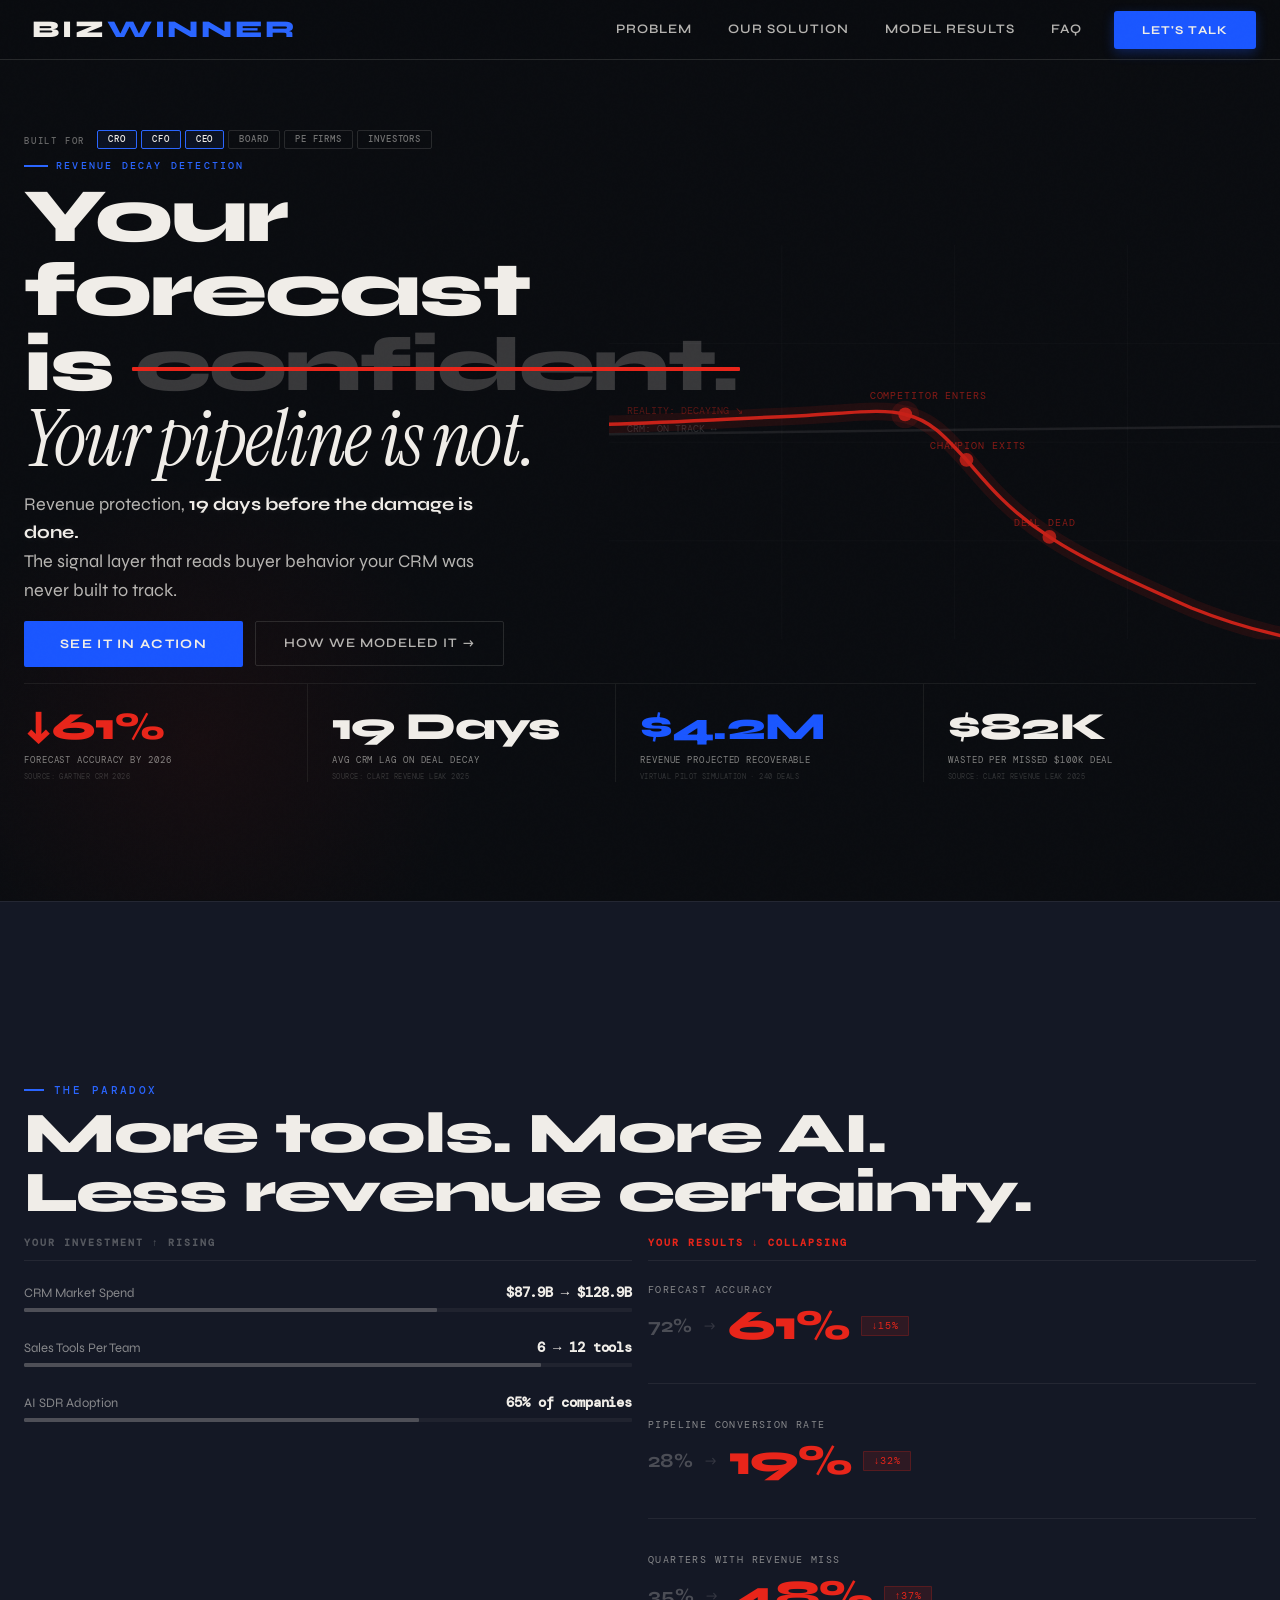
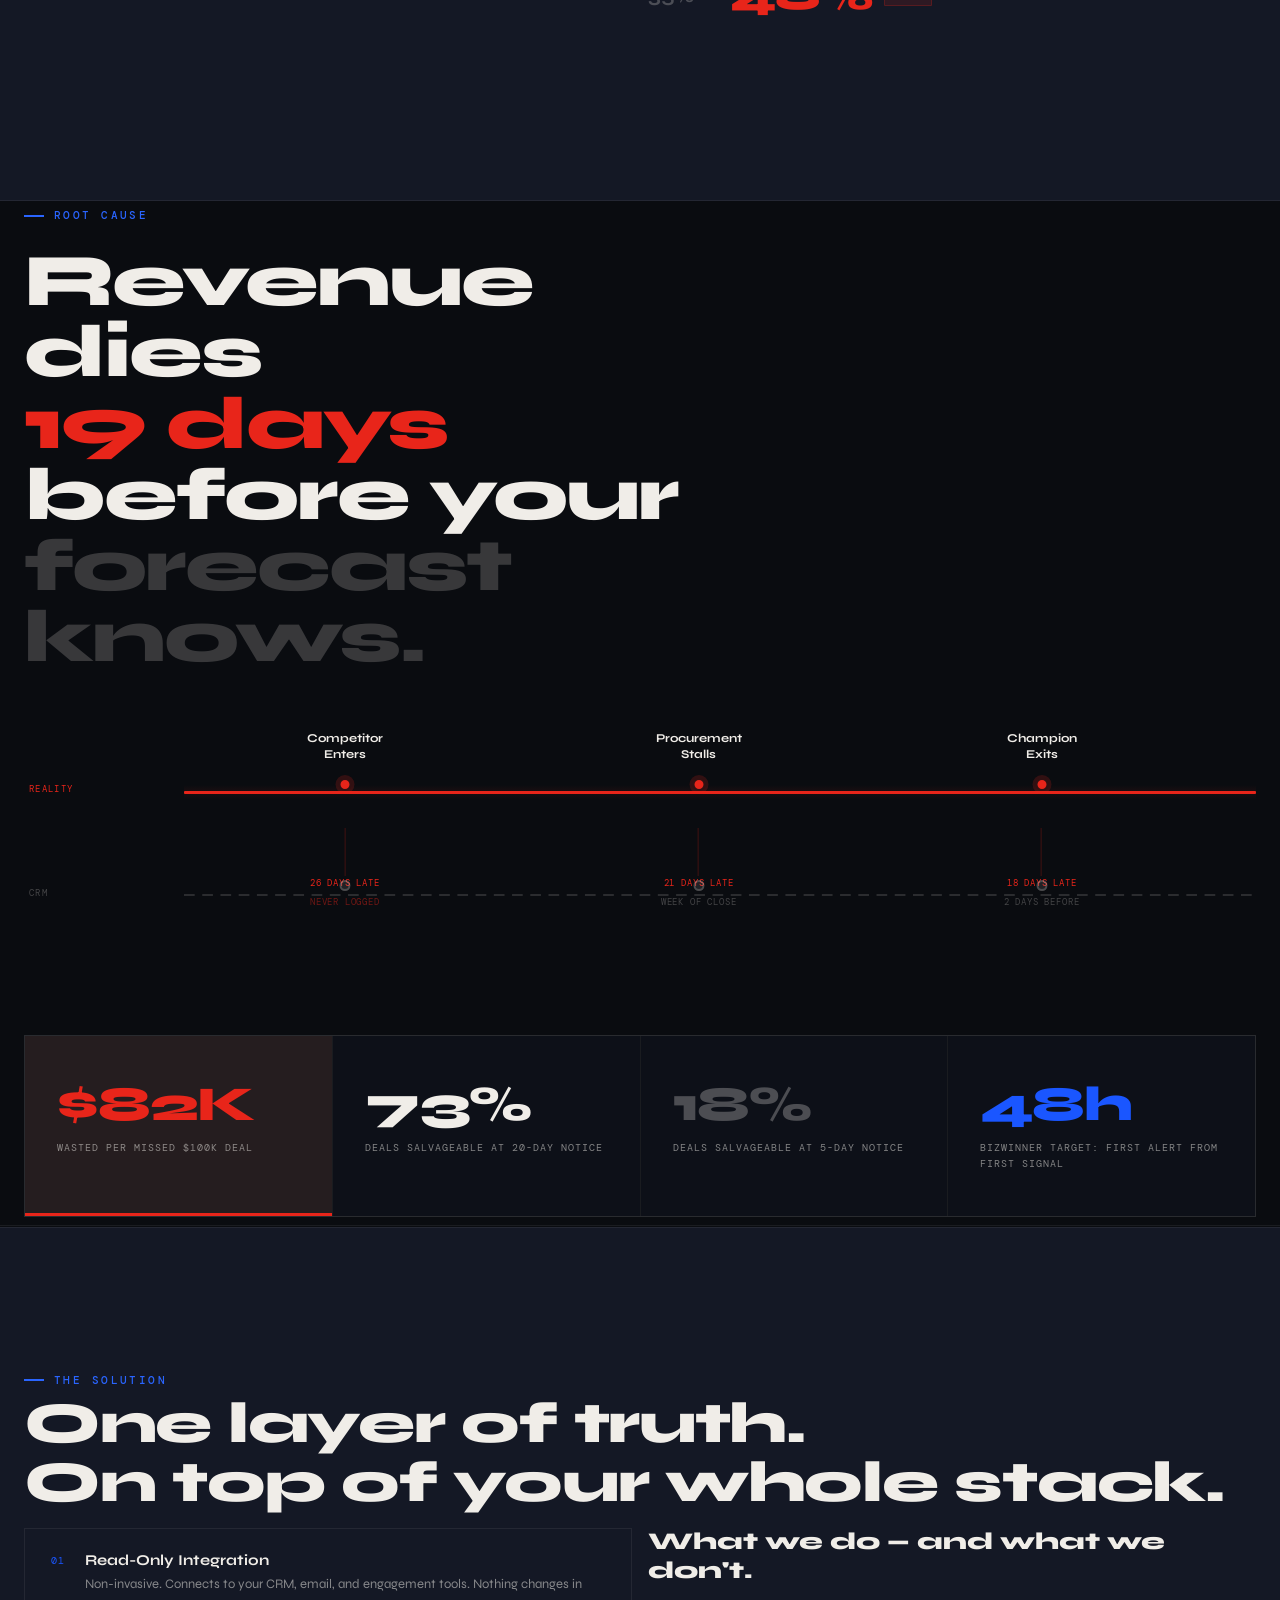
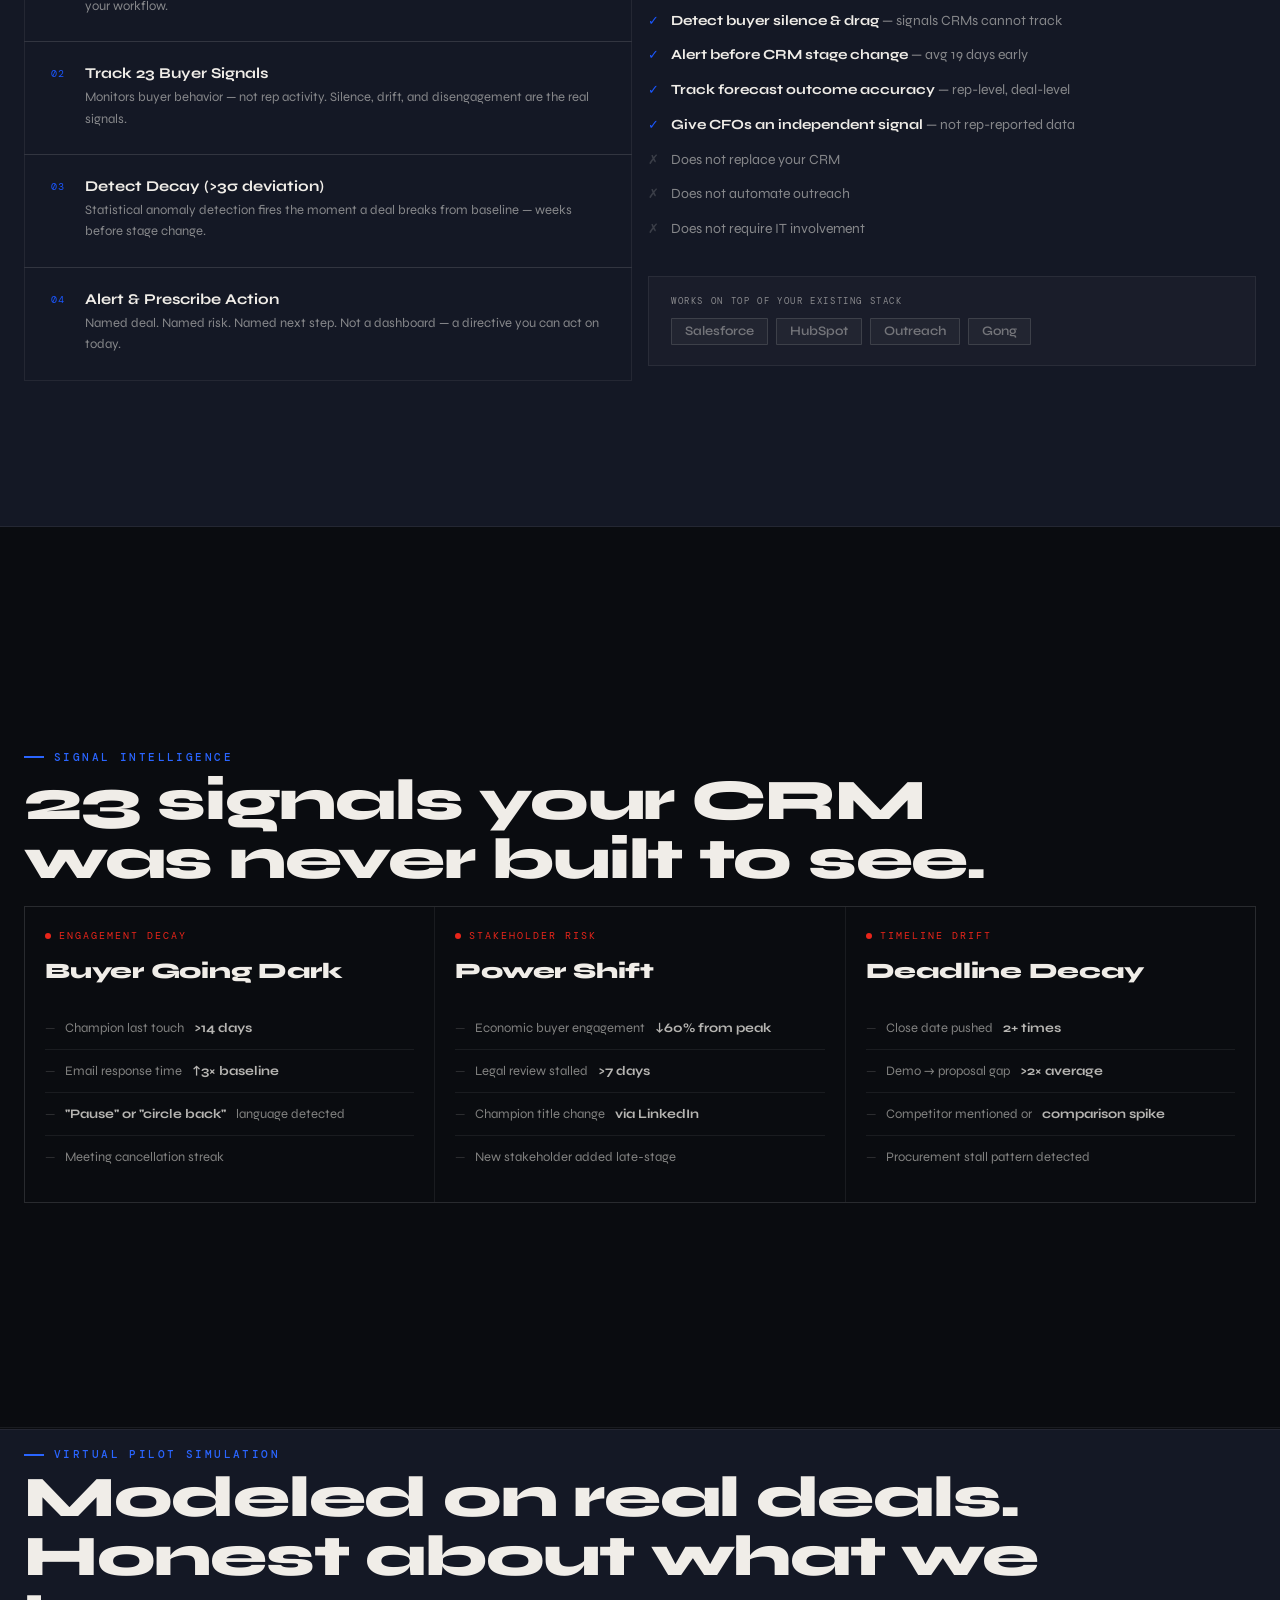
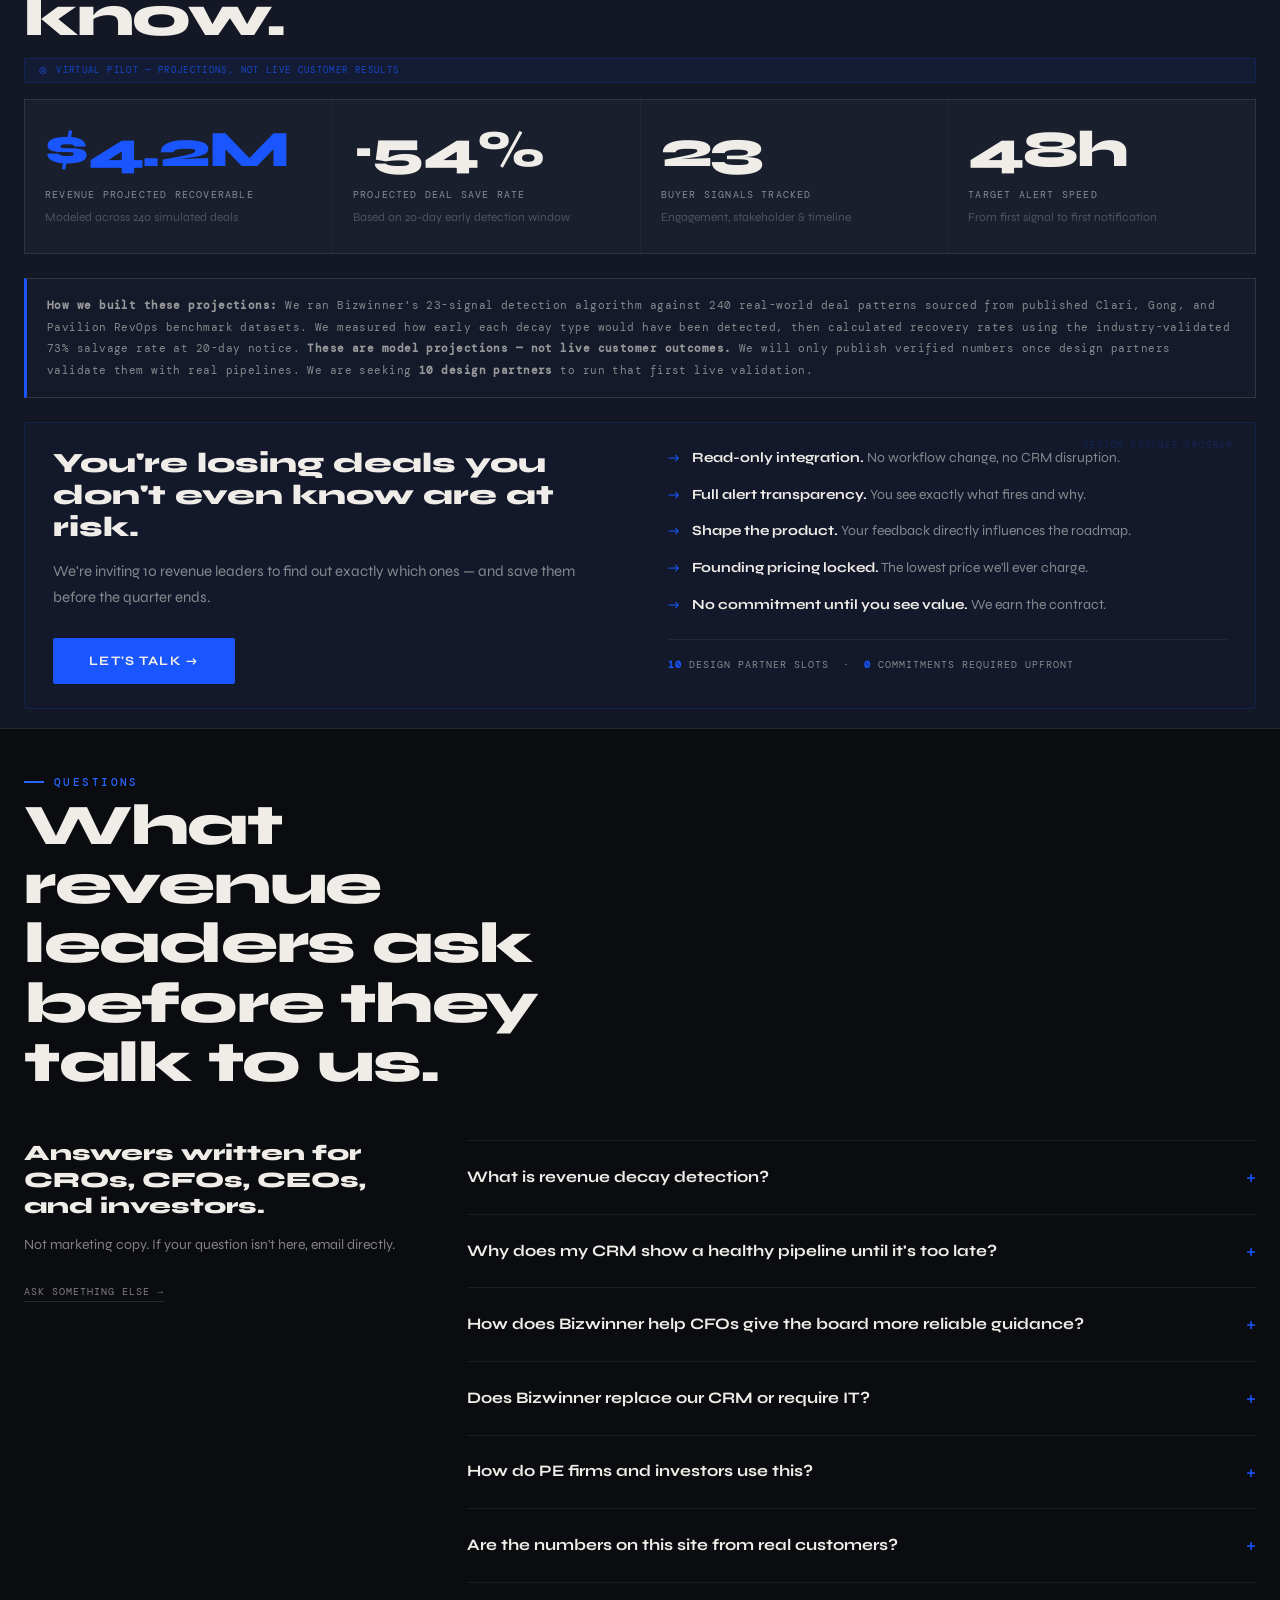
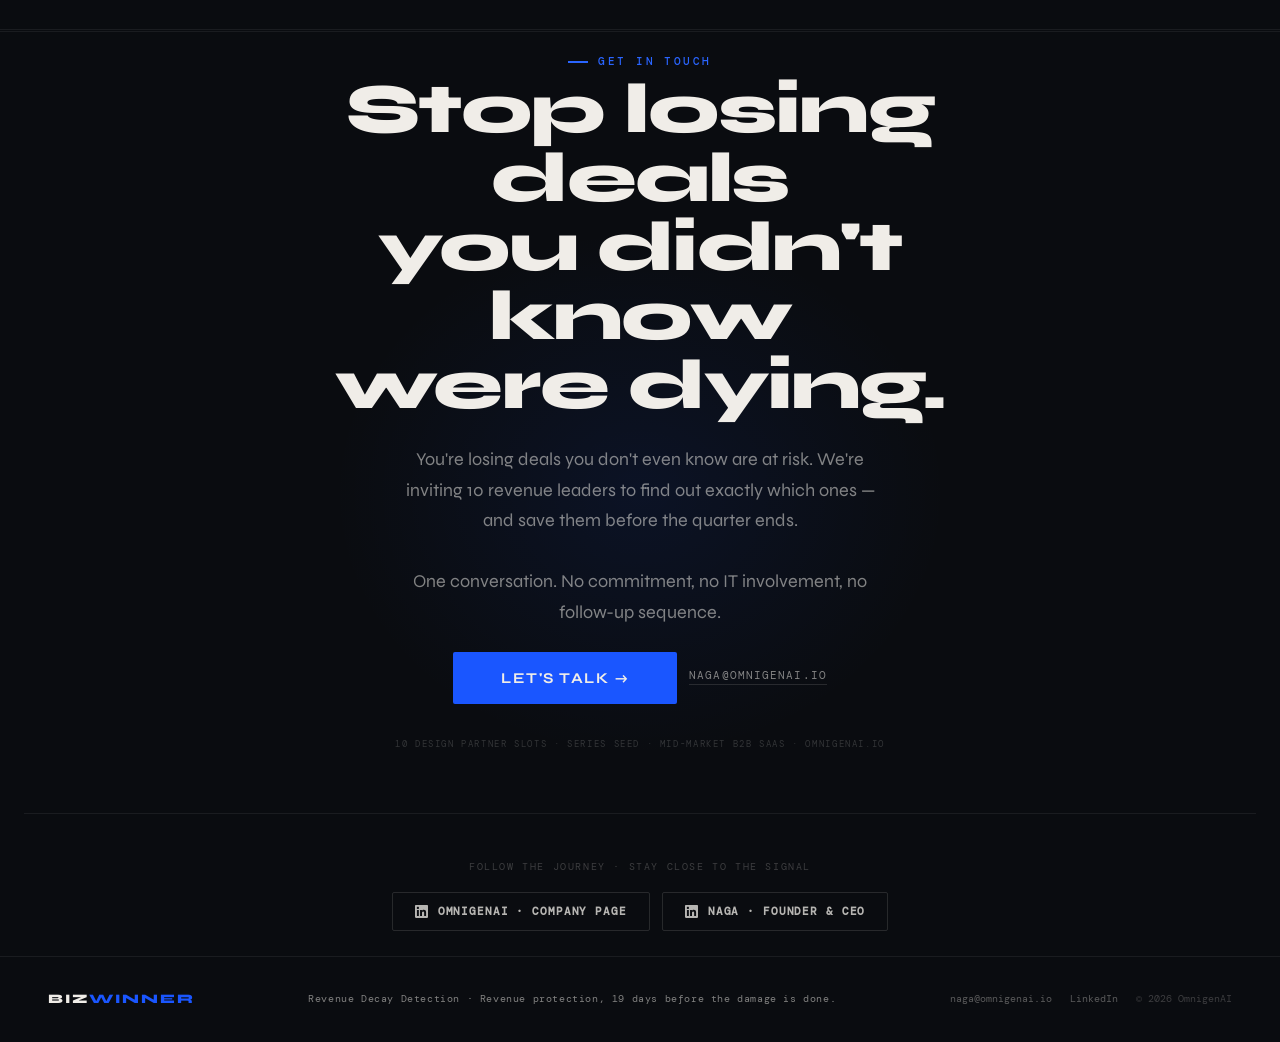
==== commit 62180e12: "Update index.html spelling changes" ====
--- a/index.html
+++ b/index.html
@@ -505,7 +505,7 @@
 <nav role="navigation" aria-label="Main navigation">
   <a class="nav-logo" href="#" aria-label="Bizwinner home">Biz<span>winner</span></a>
   <div class="nav-links">
-    <a href="#paradox" class="nav-link">Your Problem</a>
+    <a href="#paradox" class="nav-link">Problem</a>
     <a href="#how" class="nav-link">Our Solution</a>
     <a href="#proof" class="nav-link">Model Results</a>
     <a href="#faq" class="nav-link">FAQ</a>
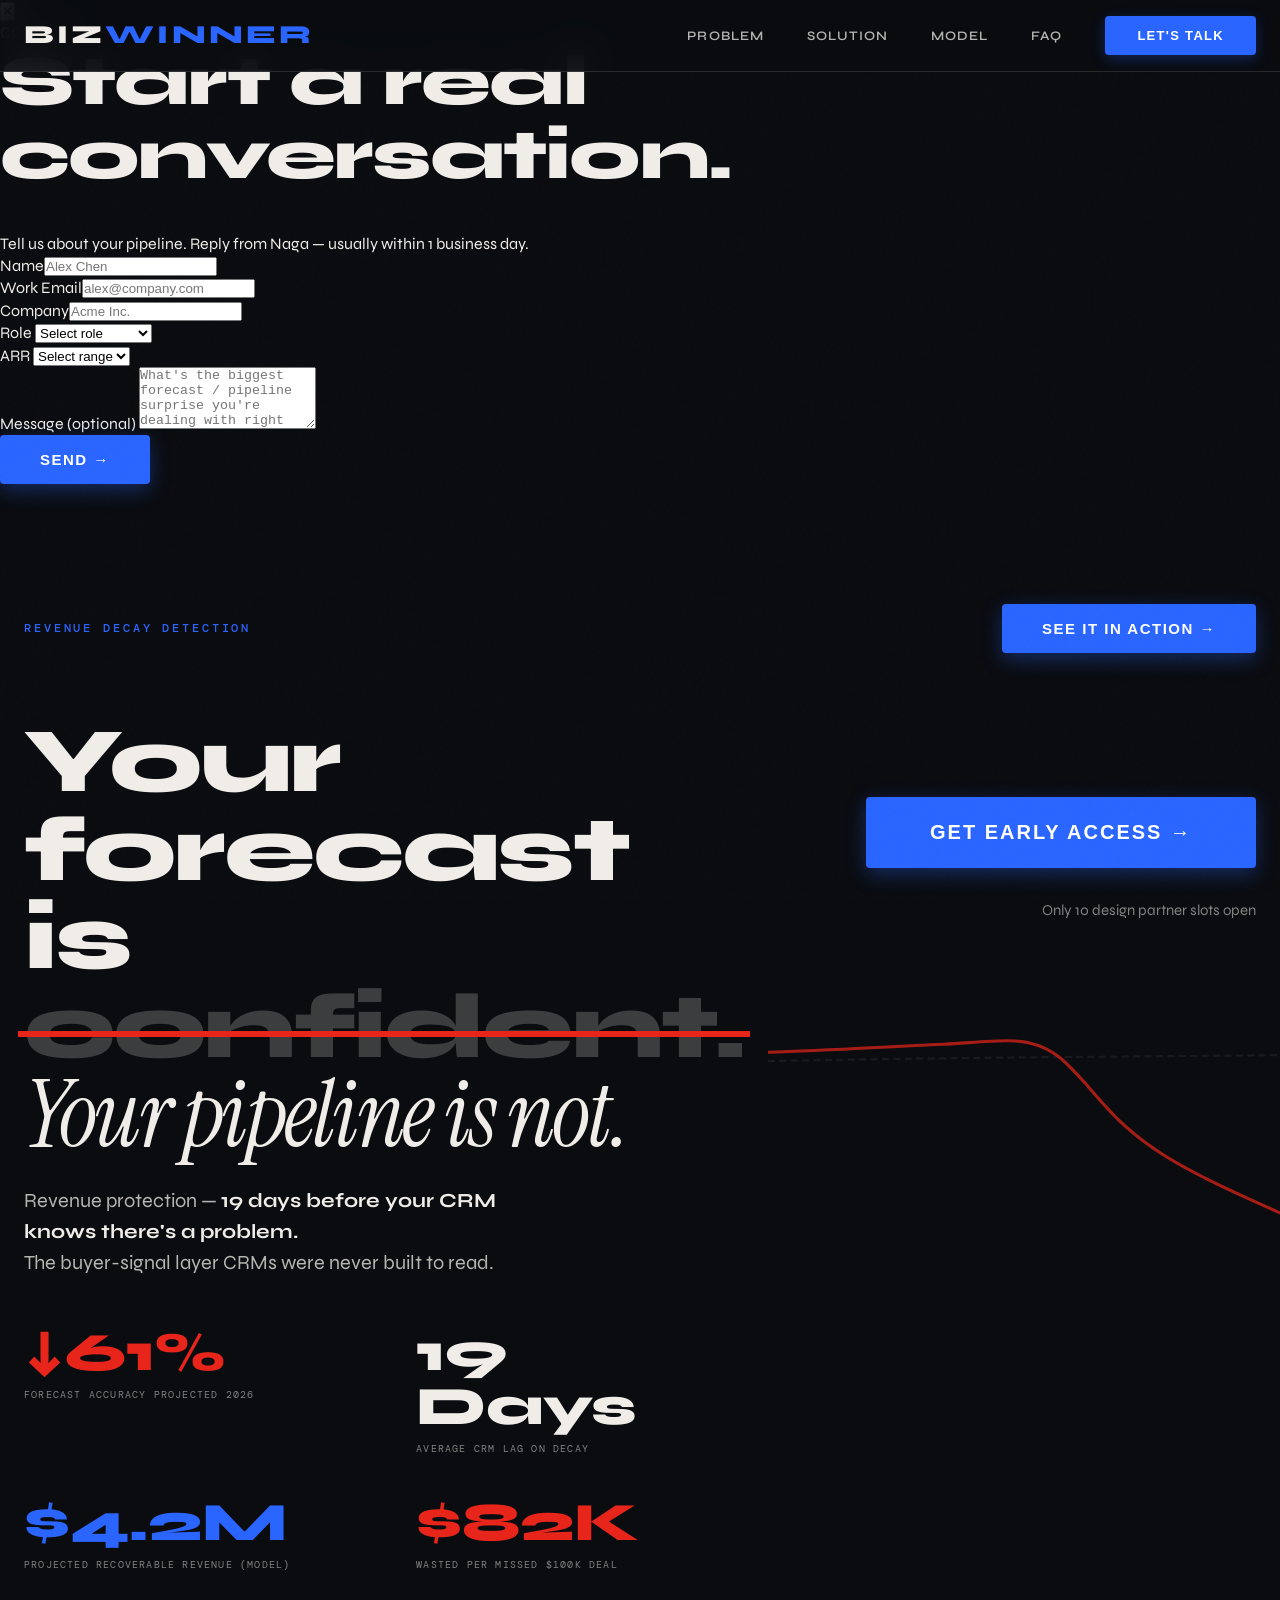
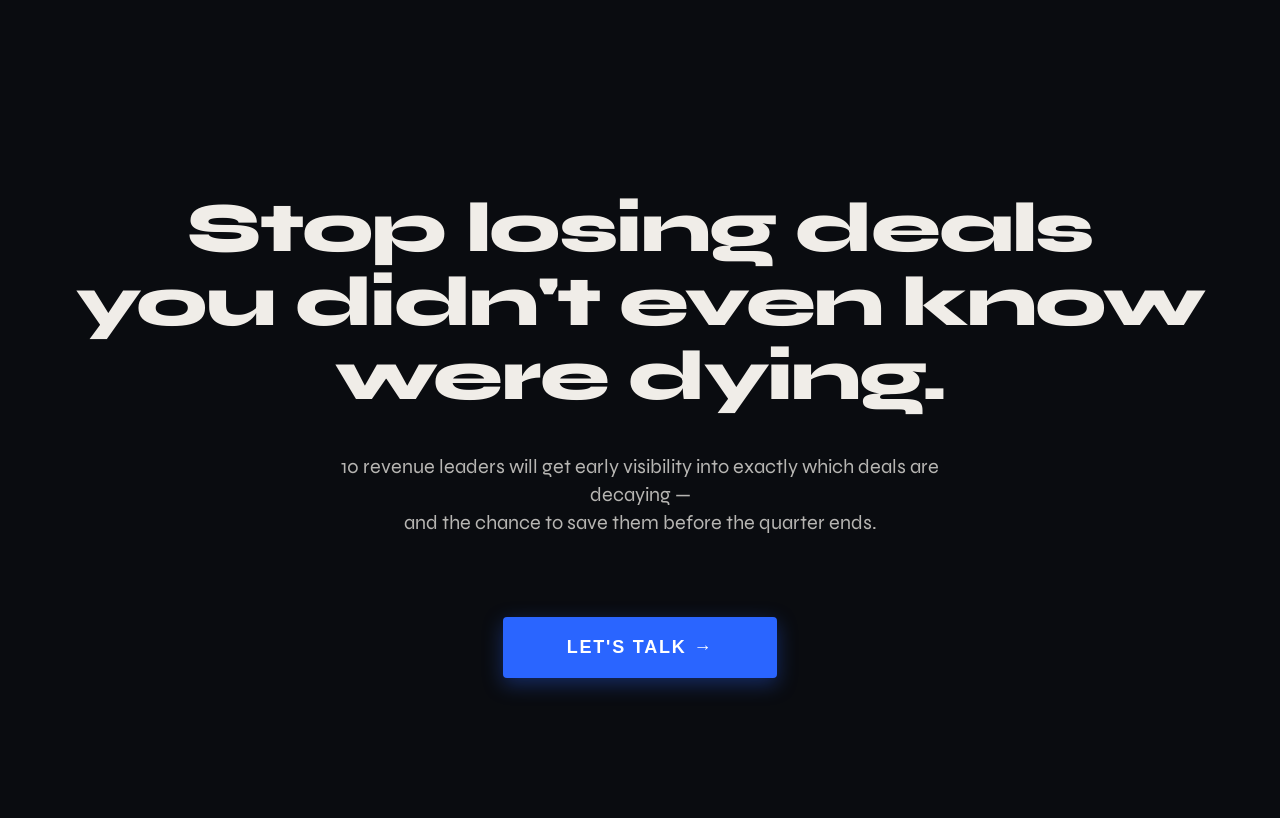
==== commit 2c93fcc6: "Update index.html grok version" ====
--- a/index.html
+++ b/index.html
@@ -4,7 +4,7 @@
 <meta charset="UTF-8">
 <meta name="viewport" content="width=device-width, initial-scale=1.0">
 
-<!-- ═══ PRIMARY SEO ═══ -->
+<!-- PRIMARY SEO -->
 <title>Bizwinner — Revenue Decay Detection. 19 Days Before Your CRM Knows.</title>
 <meta name="description" content="Bizwinner detects silent revenue decay 19 days before your CRM does. The independent signal layer built for CROs, CFOs, CEOs, and investors who can't afford forecast surprises. Mid-market B2B SaaS.">
 <meta name="keywords" content="revenue decay detection, pipeline risk, CRM blind spots, forecast accuracy, B2B SaaS revenue intelligence, deal risk software, revenue protection, sales pipeline monitoring, CRO tools, CFO revenue visibility">
@@ -12,7 +12,7 @@
 <meta name="robots" content="index, follow">
 <meta name="author" content="OmnigenAI">
 
-<!-- ═══ OPEN GRAPH — Tuned for LinkedIn card previews ═══ -->
+<!-- OPEN GRAPH — Tuned for LinkedIn -->
 <meta property="og:type" content="website">
 <meta property="og:url" content="https://www.omnigenai.io">
 <meta property="og:title" content="Revenue dies 19 days before your forecast knows it — Bizwinner">
@@ -23,7 +23,7 @@
 <meta name="twitter:title" content="Bizwinner — Revenue protection, 19 days before the damage is done.">
 <meta name="twitter:description" content="The signal layer that sees what CRMs miss. Built for CROs, CFOs, CEOs and investors.">
 
-<!-- ═══ JSON-LD: Organization + SoftwareApplication + FAQ (AEO + LLM Discovery) ═══ -->
+<!-- JSON-LD -->
 <script type="application/ld+json">
 {
   "@context": "https://schema.org",
@@ -49,36 +49,12 @@
     {
       "@type": "FAQPage",
       "mainEntity": [
-        {
-          "@type": "Question",
-          "name": "What is revenue decay detection?",
-          "acceptedAnswer": { "@type": "Answer", "text": "Revenue decay detection monitors buyer behavior signals — not rep-logged activity — to identify at-risk B2B deals before they fail. Unlike CRM stage changes, which are recorded after the fact by reps, decay detection tracks buyer silence, stakeholder disengagement, procurement stalls, and competitor signals in real time. Bizwinner detects these signals an average of 19 days before your CRM reflects them." }
-        },
-        {
-          "@type": "Question",
-          "name": "Why does my CRM always show a healthy pipeline until it is too late?",
-          "acceptedAnswer": { "@type": "Answer", "text": "CRMs are rep-reported systems. A rep updates a stage when they decide to — not when the buyer disengages. When your champion goes silent, procurement stalls, or a competitor enters, none of that is automatically captured. The result is a structural 19-day lag between when a deal starts dying and when your forecast reflects it. Bizwinner fills that gap with an independent, buyer-behavior-based signal layer." }
-        },
-        {
-          "@type": "Question",
-          "name": "How can a CRO improve forecast accuracy?",
-          "acceptedAnswer": { "@type": "Answer", "text": "CRM-based forecasting relies on rep-reported stage data that systematically lags buyer reality. To improve forecast accuracy, CROs need an independent signal layer that reads buyer behavior directly — tracking engagement decay, stakeholder risk, and timeline drift in real time. Bizwinner flags decay events an average of 19 days before stage changes occur, giving revenue teams a meaningful intervention window." }
-        },
-        {
-          "@type": "Question",
-          "name": "Does Bizwinner replace a CRM?",
-          "acceptedAnswer": { "@type": "Answer", "text": "No. Bizwinner is a read-only signal layer that sits on top of your existing CRM, email, and engagement tools. It does not replace Salesforce, HubSpot, or any existing system. No workflow changes. No rep adoption required. No IT involvement." }
-        },
-        {
-          "@type": "Question",
-          "name": "How do PE firms and investors use revenue decay detection?",
-          "acceptedAnswer": { "@type": "Answer", "text": "PE firms and investors use Bizwinner to establish independent pipeline health monitoring across portfolio companies — providing a signal layer that does not depend on management's CRM data. During due diligence, forecast accuracy and pipeline conversion rates directly impact valuation. Bizwinner improves forecast discipline and surfaces revenue risk early, providing verifiable signal for board-level reporting." }
-        },
-        {
-          "@type": "Question",
-          "name": "Are the projected results on this site from real customers?",
-          "acceptedAnswer": { "@type": "Answer", "text": "Not yet — and we say so clearly. All projected outcomes ($4.2M recoverable revenue, ~54% save rate) come from a virtual pilot: Bizwinner's detection algorithm run against 240 deal patterns from Clari, Gong, and Pavilion benchmark datasets. These are model projections. We will only publish verified numbers once design partners run Bizwinner against live pipelines and consent to sharing results." }
-        }
+        {"@type":"Question","name":"What is revenue decay detection?","acceptedAnswer":{"@type":"Answer","text":"Revenue decay detection monitors buyer behavior signals — not rep-logged activity — to identify at-risk B2B deals before they fail. Unlike CRM stage changes, which are recorded after the fact by reps, decay detection tracks buyer silence, stakeholder disengagement, procurement stalls, and competitor signals in real time. Bizwinner detects these signals an average of 19 days before your CRM reflects them."}},
+        {"@type":"Question","name":"Why does my CRM always show a healthy pipeline until it is too late?","acceptedAnswer":{"@type":"Answer","text":"CRMs are rep-reported systems. A rep updates a stage when they decide to — not when the buyer disengages. When your champion goes silent, procurement stalls, or a competitor enters, none of that is automatically captured. The result is a structural 19-day lag between when a deal starts dying and when your forecast reflects it. Bizwinner fills that gap with an independent, buyer-behavior-based signal layer."}},
+        {"@type":"Question","name":"How can a CRO improve forecast accuracy?","acceptedAnswer":{"@type":"Answer","text":"CRM-based forecasting relies on rep-reported stage data that systematically lags buyer reality. To improve forecast accuracy, CROs need an independent signal layer that reads buyer behavior directly — tracking engagement decay, stakeholder risk, and timeline drift in real time. Bizwinner flags decay events an average of 19 days before stage changes occur, giving revenue teams a meaningful intervention window."}},
+        {"@type":"Question","name":"Does Bizwinner replace a CRM?","acceptedAnswer":{"@type":"Answer","text":"No. Bizwinner is a read-only signal layer that sits on top of your existing CRM, email, and engagement tools. It does not replace Salesforce, HubSpot, or any existing system. No workflow changes. No rep adoption required. No IT involvement."}},
+        {"@type":"Question","name":"How do PE firms and investors use revenue decay detection?","acceptedAnswer":{"@type":"Answer","text":"PE firms and investors use Bizwinner to establish independent pipeline health monitoring across portfolio companies — providing a signal layer that does not depend on management's CRM data. During due diligence, forecast accuracy and pipeline conversion rates directly impact valuation. Bizwinner improves forecast discipline and surfaces revenue risk early, providing verifiable signal for board-level reporting."}},
+        {"@type":"Question","name":"Are the projected results on this site from real customers?","acceptedAnswer":{"@type":"Answer","text":"Not yet — and we say so clearly. All projected outcomes ($4.2M recoverable revenue, ~54% save rate) come from a virtual pilot: Bizwinner's detection algorithm run against 240 deal patterns from Clari, Gong, and Pavilion benchmark datasets. These are model projections. We will only publish verified numbers once design partners run Bizwinner against live pipelines and consent to sharing results."}}
       ]
     }
   ]
@@ -106,338 +82,282 @@
     --muted: rgba(240,237,232,0.52);
     --muted2: rgba(240,237,232,0.75);
   }
+
   *, *::before, *::after { box-sizing: border-box; margin: 0; padding: 0; }
   html { scroll-behavior: smooth; }
-  body { font-family: 'Syne', sans-serif; background: var(--ink); color: var(--white); overflow-x: hidden; line-height: 1; }
-
-  /* ─── NOISE OVERLAY ─── */
-  body::after { content: ''; position: fixed; inset: 0; pointer-events: none; background-image: url("data:image/svg+xml,%3Csvg viewBox='0 0 200 200' xmlns='http://www.w3.org/2000/svg'%3E%3Cfilter id='n'%3E%3CfeTurbulence type='fractalNoise' baseFrequency='0.85' numOctaves='4' stitchTiles='stitch'/%3E%3C/filter%3E%3Crect width='100%25' height='100%25' filter='url(%23n)' opacity='0.03'/%3E%3C/svg%3E"); opacity: 0.45; z-index: 1000; mix-blend-mode: overlay; }
-
-  /* ─── SCROLL PROGRESS ─── */
-  #progress-bar { position: fixed; top: 0; left: 0; height: 2px; width: 0%; background: var(--blue); z-index: 500; }
-
-  /* ─── NAV ─── */
-  nav { position: fixed; top: 0; left: 0; right: 0; z-index: 200; display: flex; align-items: center; justify-content: space-between; padding: 0 24px; height: 60px; background: rgba(10,12,16,0.96); backdrop-filter: blur(20px); border-bottom: 1px solid var(--border2); transition: all 0.3s ease; }
-  .nav-logo { font-size: 24px; font-weight: 800; letter-spacing: 0.12em; text-transform: uppercase; color: var(--white); text-decoration: none; display: flex; align-items: center; height: 100%; padding: 0 8px; transition: color 0.2s ease; }
-  .nav-logo span { color: var(--blue-bright); font-weight: 800; }
-  .nav-logo:hover { color: var(--blue-bright); }
-  .nav-links { display: flex; align-items: center; height: 100%; }
-  nav a.nav-link { font-size: 13px; color: var(--muted2); text-decoration: none; letter-spacing: 0.08em; text-transform: uppercase; margin-left: 36px; transition: color 0.2s ease; font-weight: 600; position: relative; }
-  nav a.nav-link:hover { color: var(--white); }
-  nav a.nav-link::after { content: ''; position: absolute; bottom: -8px; left: 0; width: 0; height: 2px; background: var(--blue-bright); transition: width 0.3s ease; }
-  nav a.nav-link:hover::after { width: 100%; }
-  .nav-cta { margin-left: 32px; padding: 12px 28px; background: var(--blue); color: var(--white); border-radius: 3px; font-weight: 700; letter-spacing: 0.08em; border: none; cursor: pointer; font-family: 'Syne', sans-serif; font-size: 12px; text-transform: uppercase; transition: all 0.2s ease; box-shadow: 0 4px 12px rgba(26,86,255,0.3); }
-  .nav-cta:hover { background: var(--blue-bright); transform: translateY(-2px); box-shadow: 0 6px 16px rgba(26,86,255,0.4); }
-  .nav-hamburger { display: none; flex-direction: column; gap: 6px; cursor: pointer; padding: 8px; background: none; border: none; margin-right: -8px; }
-  .nav-hamburger span { display: block; width: 26px; height: 2px; background: var(--white); transition: 0.3s ease; border-radius: 1px; }
-  .nav-hamburger.open span:nth-child(1) { transform: translateY(8px) rotate(45deg); }
-  .nav-hamburger.open span:nth-child(2) { opacity: 0; }
-  .nav-hamburger.open span:nth-child(3) { transform: translateY(-8px) rotate(-45deg); }
-  .mobile-menu { display: none; position: fixed; top: 60px; left: 0; right: 0; bottom: 0; background: rgba(10,12,16,0.98); backdrop-filter: blur(20px); z-index: 199; flex-direction: column; align-items: center; justify-content: center; gap: 0; }
-  .mobile-menu.open { display: flex; }
-  .mobile-menu a { font-size: 18px; color: var(--muted2); text-decoration: none; letter-spacing: 0.08em; text-transform: uppercase; padding: 24px 0; border-bottom: 1px solid var(--border2); width: 100%; text-align: center; transition: color 0.2s ease; font-weight: 600; }
-  .mobile-menu a:hover { color: var(--white); background: rgba(240,237,232,0.02); }
-  .mobile-menu .m-cta { background: var(--blue); color: var(--white) !important; font-weight: 700; margin-top: 32px; padding: 18px 48px; border-radius: 3px; width: auto; border: none; transition: all 0.2s ease; box-shadow: 0 4px 12px rgba(26,86,255,0.3); }
-  .mobile-menu .m-cta:hover { background: var(--blue-bright); transform: translateY(-2px); box-shadow: 0 6px 16px rgba(26,86,255,0.4); }
-
-  /* ─── MODAL ─── */
-  .modal-overlay { display: none; position: fixed; inset: 0; z-index: 400; background: rgba(10,12,16,0.95); backdrop-filter: blur(16px); align-items: center; justify-content: center; padding: 20px; }
-  .modal-overlay.open { display: flex; }
-  .modal-box { background: #111520; border: 1px solid rgba(26,86,255,0.2); border-top: 2px solid var(--blue); border-radius: 3px; width: 100%; max-width: 530px; padding: 48px; position: relative; animation: modalIn 0.25s ease; max-height: 92vh; overflow-y: auto; }
-  @keyframes modalIn { from { opacity:0; transform:translateY(16px); } to { opacity:1; transform:none; } }
-  .modal-close { position: absolute; top: 18px; right: 18px; width: 30px; height: 30px; border: 1px solid var(--border2); border-radius: 2px; background: transparent; color: var(--muted); font-size: 16px; cursor: pointer; display: flex; align-items: center; justify-content: center; transition: all 0.2s; }
-  .modal-close:hover { color: var(--white); background: rgba(240,237,232,0.05); }
-  .modal-eyebrow { font-family: 'DM Mono', monospace; font-size: 10px; letter-spacing: 0.2em; text-transform: uppercase; color: var(--blue); margin-bottom: 10px; }
-  .modal-title { font-size: 26px; font-weight: 800; line-height: 1.1; margin-bottom: 8px; }
-  .modal-sub { font-size: 14px; color: var(--muted); line-height: 1.65; margin-bottom: 28px; }
-  .form-group { margin-bottom: 16px; }
-  .form-group label { display: block; font-family: 'DM Mono', monospace; font-size: 9px; letter-spacing: 0.18em; text-transform: uppercase; color: var(--muted); margin-bottom: 7px; }
-  .form-group input, .form-group select, .form-group textarea { width: 100%; background: rgba(240,237,232,0.035); border: 1px solid var(--border2); border-radius: 2px; padding: 11px 14px; color: var(--white); font-family: 'Syne', sans-serif; font-size: 14px; transition: border-color 0.2s, background 0.2s; outline: none; -webkit-appearance: none; appearance: none; }
-  .form-group input::placeholder, .form-group textarea::placeholder { color: rgba(240,237,232,0.18); }
-  .form-group input:focus, .form-group select:focus, .form-group textarea:focus { border-color: var(--blue); background: rgba(26,86,255,0.05); }
-  .form-group select option { background: #111520; color: var(--white); }
-  .form-group textarea { resize: vertical; min-height: 72px; line-height: 1.55; }
-  .form-row { display: grid; grid-template-columns: 1fr 1fr; gap: 12px; }
-  .form-submit { width: 100%; padding: 14px; background: var(--blue); color: var(--white); border: none; border-radius: 2px; font-family: 'Syne', sans-serif; font-size: 13px; font-weight: 700; letter-spacing: 0.1em; text-transform: uppercase; cursor: pointer; transition: background 0.15s, transform 0.15s; margin-top: 6px; }
-  .form-submit:hover { background: var(--blue-bright); transform: translateY(-1px); }
-  .form-submit:disabled { background: rgba(26,86,255,0.35); cursor: not-allowed; transform: none; }
-  .form-note { margin-top: 14px; font-family: 'DM Mono', monospace; font-size: 9px; letter-spacing: 0.05em; color: rgba(240,237,232,0.2); text-align: center; line-height: 1.9; }
-  .form-success { display: none; text-align: center; padding: 40px 0; }
-  .form-success .success-icon { font-size: 44px; color: var(--blue); margin-bottom: 20px; display: block; }
-  .form-success h3 { font-size: 22px; font-weight: 800; margin-bottom: 10px; }
-  .form-success p { color: var(--muted); font-size: 14px; line-height: 1.7; }
+  body { font-family: 'Syne', sans-serif; background: var(--ink); color: var(--white); overflow-x: hidden; line-height: 1.4; }
+
+  body::after {
+    content: '';
+    position: fixed;
+    inset: 0;
+    pointer-events: none;
+    background-image: url("data:image/svg+xml,%3Csvg viewBox='0 0 200 200' xmlns='http://www.w3.org/2000/svg'%3E%3Cfilter id='n'%3E%3CfeTurbulence type='fractalNoise' baseFrequency='0.85' numOctaves='4' stitchTiles='stitch'/%3E%3C/filter%3E%3Crect width='100%25' height='100%25' filter='url(%23n)' opacity='0.03'/%3E%3C/svg%3E");
+    opacity: 0.45;
+    z-index: 1000;
+    mix-blend-mode: overlay;
+  }
+
+  #progress-bar {
+    position: fixed;
+    top: 0; left: 0;
+    height: 2px;
+    width: 0%;
+    background: var(--blue-bright);
+    z-index: 9999;
+  }
+
+  nav {
+    position: fixed;
+    top: 0; left: 0; right: 0;
+    z-index: 2000;
+    display: flex;
+    align-items: center;
+    justify-content: space-between;
+    padding: 0 24px;
+    height: 72px;
+    background: rgba(10,12,16,0.92);
+    backdrop-filter: blur(16px);
+    border-bottom: 1px solid var(--border2);
+    transition: transform 0.3s ease;
+  }
+
+  .nav-logo {
+    font-size: 26px;
+    font-weight: 800;
+    letter-spacing: 0.12em;
+    text-transform: uppercase;
+    color: var(--white);
+    text-decoration: none;
+  }
+  .nav-logo span { color: var(--blue-bright); }
+
+  .nav-links a {
+    color: var(--muted2);
+    text-decoration: none;
+    font-size: 13px;
+    font-weight: 600;
+    letter-spacing: 0.08em;
+    text-transform: uppercase;
+    margin-left: 40px;
+    transition: color 0.2s;
+  }
+  .nav-links a:hover { color: var(--white); }
+
+  .nav-cta {
+    margin-left: 40px;
+    padding: 12px 32px;
+    background: var(--blue-bright);
+    color: white;
+    border: none;
+    border-radius: 4px;
+    font-weight: 700;
+    font-size: 13px;
+    letter-spacing: 0.1em;
+    text-transform: uppercase;
+    cursor: pointer;
+    transition: all 0.2s;
+    box-shadow: 0 4px 14px rgba(42,101,255,0.3);
+  }
+  .nav-cta:hover {
+    background: #3a75ff;
+    transform: translateY(-1px);
+    box-shadow: 0 8px 24px rgba(42,101,255,0.4);
+  }
+
+  .nav-hamburger { display: none; }
+
+  @media (max-width: 920px) {
+    .nav-links { display: none; }
+    .nav-cta { margin-left: 16px; padding: 10px 24px; font-size: 12px; }
+    .nav-hamburger { display: flex; flex-direction: column; gap: 5px; cursor: pointer; }
+    .nav-hamburger span { width: 24px; height: 2px; background: white; }
+  }
+
+  /* ─── HERO ─ Z-PATTERN ─── */
+  #hero {
+    min-height: 100vh;
+    padding: 120px 24px 80px;
+    position: relative;
+    display: flex;
+    align-items: center;
+  }
+
+  .hero-container {
+    max-width: 1400px;
+    margin: 0 auto;
+    width: 100%;
+  }
+
+  .hero-top-row {
+    display: flex;
+    justify-content: space-between;
+    align-items: center;
+    margin-bottom: 64px;
+  }
+
+  .hero-eyebrow {
+    font-family: 'DM Mono', monospace;
+    font-size: 12px;
+    letter-spacing: 0.24em;
+    text-transform: uppercase;
+    color: var(--blue-bright);
+    font-weight: 500;
+  }
+
+  .hero-grid {
+    display: grid;
+    grid-template-columns: 1fr 1fr;
+    gap: 80px;
+    align-items: start;
+  }
+
+  .hero-left h1 {
+    font-size: clamp(56px, 7.2vw, 96px);
+    font-weight: 800;
+    line-height: 0.96;
+    letter-spacing: -0.03em;
+    margin-bottom: 24px;
+  }
+
+  .hero-left h1 em {
+    font-family: 'Instrument Serif', serif;
+    font-style: italic;
+    font-weight: 400;
+  }
+
+  .strike-wrap {
+    position: relative;
+    display: inline-block;
+    color: rgba(240,237,232,0.22);
+  }
+  .strike-wrap::after {
+    content: '';
+    position: absolute;
+    top: 54%;
+    left: -6px;
+    right: -6px;
+    height: 6px;
+    background: var(--red);
+    animation: strike 0.7s 1.5s forwards;
+    transform: scaleX(0);
+    transform-origin: left;
+  }
+  @keyframes strike { to { transform: scaleX(1); } }
+
+  .hero-sub {
+    font-size: 20px;
+    color: var(--muted2);
+    max-width: 540px;
+    line-height: 1.55;
+    margin-bottom: 48px;
+  }
+  .hero-sub strong { color: var(--white); font-weight: 700; }
+
+  .hero-stats {
+    display: grid;
+    grid-template-columns: repeat(2, 1fr);
+    gap: 40px 64px;
+  }
+
+  .stat-number {
+    font-size: clamp(36px, 4.5vw, 54px);
+    font-weight: 800;
+    line-height: 1;
+  }
+  .stat-number.red { color: var(--red); }
+  .stat-number.blue { color: var(--blue-bright); }
+
+  .stat-label {
+    margin-top: 8px;
+    font-family: 'DM Mono', monospace;
+    font-size: 10px;
+    letter-spacing: 0.12em;
+    text-transform: uppercase;
+    color: var(--muted);
+  }
+
+  .hero-right {
+    text-align: right;
+    padding-top: 80px;
+  }
+
+  .hero-viz {
+    position: absolute;
+    right: -8vw;
+    top: 50%;
+    transform: translateY(-50%);
+    width: 48vw;
+    opacity: 0.7;
+    pointer-events: none;
+    z-index: 1;
+  }
+
+  @media (max-width: 920px) {
+    #hero { padding: 100px 16px 60px; }
+    .hero-grid { grid-template-columns: 1fr; gap: 56px; }
+    .hero-right { text-align: center; padding-top: 0; }
+    .hero-viz { display: none; }
+    .hero-stats { grid-template-columns: 1fr; gap: 32px; }
+  }
 
   /* ─── BUTTONS ─── */
-  .btn-primary { display: inline-flex; align-items: center; gap: 8px; padding: 15px 36px; background: var(--blue); color: var(--white); font-family: 'Syne', sans-serif; font-size: 13px; font-weight: 700; letter-spacing: 0.1em; text-transform: uppercase; text-decoration: none; border-radius: 2px; transition: transform 0.15s, background 0.15s; border: none; cursor: pointer; }
-  .btn-primary:hover { background: var(--blue-bright); transform: translateY(-1px); }
-  .btn-ghost { display: inline-flex; align-items: center; gap: 8px; padding: 15px 28px; color: var(--muted2); font-size: 13px; font-weight: 600; letter-spacing: 0.08em; text-transform: uppercase; text-decoration: none; border: 1px solid var(--border2); border-radius: 2px; transition: color 0.2s, border-color 0.2s; cursor: pointer; background: transparent; font-family: 'Syne', sans-serif; }
-  .btn-ghost:hover { color: var(--white); border-color: rgba(240,237,232,0.28); }
-  .btn-linkedin { display: inline-flex; align-items: center; gap: 10px; padding: 12px 22px; color: var(--muted2); font-size: 11px; font-weight: 600; letter-spacing: 0.08em; text-transform: uppercase; text-decoration: none; border: 1px solid var(--border2); border-radius: 2px; transition: all 0.2s; font-family: 'DM Mono', monospace; }
-  .btn-linkedin:hover { color: #0a66c2; border-color: #0a66c2; background: rgba(10,102,194,0.06); }
-  .btn-linkedin svg { width: 13px; height: 13px; fill: currentColor; flex-shrink: 0; }
-
-  /* ─── HERO ─── */
-  #hero { min-height: 100vh; display: flex; flex-direction: column; justify-content: center; padding: 20px 24px 8px; position: relative; overflow: hidden; }
-
-  /* Subtle red radial bottom-left — deal dying metaphor */
-  #hero::before { content: ''; position: absolute; bottom: -120px; left: -80px; width: 560px; height: 560px; background: radial-gradient(ellipse, rgba(232,37,26,0.055) 0%, transparent 68%); pointer-events: none; z-index: 0; }
-
-  /* Audience strip */
-  .audience-strip { display: flex; align-items: center; gap: 0; margin-bottom: 8px; flex-wrap: wrap; }
-  .audience-label { font-family: 'DM Mono', monospace; font-size: 9px; letter-spacing: 0.2em; text-transform: uppercase; color: rgba(240,237,232,0.4); margin-right: 12px; white-space: nowrap; font-weight: 500; }
-  .audience-pill { font-family: 'DM Mono', monospace; font-size: 9px; letter-spacing: 0.1em; text-transform: uppercase; padding: 4px 10px; border: 1px solid var(--border2); margin-right: 4px; margin-bottom: 4px; border-radius: 2px; white-space: nowrap; color: rgba(240,237,232,0.45); font-weight: 500; transition: all 0.2s ease; }
-  .audience-pill.lit { color: var(--white); border-color: var(--blue-bright); background: rgba(26,86,255,0.08); }
-
-  .hero-eyebrow { font-family: 'DM Mono', monospace; font-size: 10px; letter-spacing: 0.22em; text-transform: uppercase; color: var(--blue-bright); margin-bottom: 8px; display: flex; align-items: center; gap: 8px; position: relative; z-index: 2; font-weight: 500; }
-  .hero-eyebrow::before { content: ''; display: inline-block; width: 24px; height: 2px; background: var(--blue-bright); }
-  .hero-h1 { font-size: clamp(48px, 6vw, 84px); font-weight: 800; line-height: 0.97; letter-spacing: -0.025em; max-width: 760px; position: relative; z-index: 2; }
-  .hero-h1 em { font-family: 'Instrument Serif', serif; font-style: italic; font-weight: 400; }
-  .hero-h1 .strike-wrap { position: relative; display: inline-block; color: rgba(240,237,232,0.2); }
-  .hero-h1 .strike-wrap::after { content: ''; position: absolute; top: 53%; left: -3px; right: -3px; height: 4px; background: var(--red); animation: strikeIn 0.55s 1.3s cubic-bezier(0.16,1,0.3,1) forwards; transform: scaleX(0); transform-origin: left; border-radius: 1px; }
-  @keyframes strikeIn { to { transform: scaleX(1); } }
-  .hero-sub { margin-top: 12px; font-size: 18px; color: var(--muted2); max-width: 480px; line-height: 1.6; font-weight: 400; position: relative; z-index: 2; }
-  .hero-sub strong { color: var(--white); font-weight: 700; text-shadow: 0 0 8px rgba(240,237,232,0.1); }
-  .hero-actions { margin-top: 16px; display: flex; gap: 12px; align-items: center; position: relative; z-index: 2; flex-wrap: wrap; }
-
-  /* Hero decay chart — SVG path animation */
-  .hero-viz { position: absolute; right: -20px; top: 50%; transform: translateY(-52%); width: 54vw; opacity: 0.85; z-index: 1; pointer-events: none; }
-  #decay-path { stroke-dasharray: 950; stroke-dashoffset: 950; animation: drawLine 2.2s 0.5s cubic-bezier(0.16,1,0.3,1) forwards; }
-  #crm-path { stroke-dasharray: 900; stroke-dashoffset: 900; animation: drawLine 2.2s 0.9s cubic-bezier(0.16,1,0.3,1) forwards; }
-  @keyframes drawLine { to { stroke-dashoffset: 0; } }
-
-  .hero-stat-band { margin-top: 16px; display: grid; grid-template-columns: repeat(4,1fr); border-top: 1px solid var(--border); position: relative; z-index: 2; }
-  .hstat { padding: 24px 24px 0 0; border-right: 1px solid var(--border); margin-right: 24px; }
-  .hstat:last-child { border-right: none; margin-right: 0; padding-right: 0; }
-  .hstat-num { font-size: clamp(28px, 3vw, 42px); font-weight: 800; letter-spacing: -0.02em; color: var(--white); line-height: 1; }
-  .hstat-num.red { color: var(--red); }
-  .hstat-num.blue { color: var(--blue); }
-  .hstat-label { margin-top: 8px; font-family: 'DM Mono', monospace; font-size: 9px; letter-spacing: 0.1em; color: var(--muted); text-transform: uppercase; line-height: 1.5; }
-  .hstat-label .src { display: block; font-size: 7px; letter-spacing: 0.06em; color: rgba(240,237,232,0.18); margin-top: 4px; }
-
-  /* ─── SECTIONS BASE ─── */
-  section { padding: 8px 24px; position: relative; margin-bottom: 1px; min-height: 100vh; display: flex; flex-direction: column; justify-content: center; }
-  section:last-child { margin-bottom: 0; }
-  .section-label { font-family: 'DM Mono', monospace; font-size: 11px; letter-spacing: 0.22em; text-transform: uppercase; color: var(--blue-bright); margin-bottom: 8px; display: flex; align-items: center; gap: 10px; font-weight: 500; }
-  .section-label::before { content: ''; display: inline-block; width: 20px; height: 2px; background: var(--blue-bright); }
-  h2 { font-size: clamp(36px, 4.5vw, 62px); font-weight: 800; line-height: 1.03; letter-spacing: -0.022em; }
-
-  /* ─── PARADOX ─── */
-  #paradox { background: var(--mid); border-top: 1px solid var(--border); border-bottom: 1px solid var(--border); }
-  .paradox-layout { display: grid; grid-template-columns: 1fr 1fr; gap: 16px; margin-top: 16px; align-items: start; }
-  .paradox-col h3 { font-family: 'DM Mono', monospace; font-size: 10px; letter-spacing: 0.2em; text-transform: uppercase; margin-bottom: 24px; padding-bottom: 12px; border-bottom: 1px solid var(--border); }
-  .paradox-col h3.up { color: rgba(240,237,232,0.3); }
-  .paradox-col h3.dn { color: var(--red); }
-  .bar-row { margin-bottom: 28px; }
-  .bar-meta { display: flex; justify-content: space-between; align-items: baseline; margin-bottom: 8px; }
-  .bar-label { font-size: 13px; color: var(--muted); }
-  .bar-value { font-size: 14px; font-weight: 700; font-family: 'DM Mono', monospace; letter-spacing: -0.01em; }
-  .bar-track { height: 4px; background: rgba(240,237,232,0.05); border-radius: 1px; overflow: hidden; }
-  .bar-fill { height: 100%; background: rgba(240,237,232,0.22); border-radius: 1px; transform: scaleX(0); transform-origin: left; }
-  .bar-fill.anim { animation: barGrow 1.4s 0.3s cubic-bezier(0.16,1,0.3,1) forwards; }
-  @keyframes barGrow { to { transform: scaleX(1); } }
-  .decline-row { margin-bottom: 36px; padding-bottom: 36px; border-bottom: 1px solid var(--border); }
-  .decline-row:last-child { border-bottom: none; margin-bottom: 0; padding-bottom: 0; }
-  .decline-metric { font-size: 10px; font-family: 'DM Mono', monospace; letter-spacing: 0.14em; text-transform: uppercase; color: var(--muted); margin-bottom: 10px; }
-  .decline-numbers { display: flex; align-items: center; gap: 12px; }
-  .decline-old { font-size: 20px; font-weight: 700; color: rgba(240,237,232,0.25); }
-  .decline-arrow { font-size: 14px; color: rgba(240,237,232,0.15); }
-  .decline-new { font-size: 42px; font-weight: 800; color: var(--red); letter-spacing: -0.025em; line-height: 1; }
-  .decline-pct { font-family: 'DM Mono', monospace; font-size: 10px; padding: 4px 10px; background: var(--red-dim); border: 1px solid rgba(232,37,26,0.22); border-radius: 1px; color: var(--red); letter-spacing: 0.06em; }
-
-  /* ─── BLIND SPOT ─── */
-  #blind-spot { border-bottom: 1px solid var(--border); }
-  .blindspot-headline { font-size: clamp(44px, 5.8vw, 80px); font-weight: 800; line-height: 0.96; letter-spacing: -0.028em; max-width: 720px; margin-top: 16px; }
-  .blindspot-headline .num-red { color: var(--red); }
-  .blindspot-headline .dim { color: rgba(240,237,232,0.2); }
-
-  /* Timeline diagram */
-  .timeline-diagram { margin: 80px 0 0 160px; position: relative; height: 210px; }
-  .tl-axis-label { position: absolute; left: -155px; font-family: 'DM Mono', monospace; font-size: 9px; letter-spacing: 0.15em; text-transform: uppercase; }
-  .tl-axis-label.reality { top: 32px; color: var(--red); }
-  .tl-axis-label.crm { top: 136px; color: rgba(240,237,232,0.25); }
-  .tl-reality-line { position: absolute; top: 38px; left: 0; right: 0; height: 3px; background: var(--red); border-radius: 1px; }
-  .tl-reality-line::before { content: ''; position: absolute; top: -6px; left: 0; right: 0; height: 14px; background: linear-gradient(to bottom, transparent, rgba(232,37,26,0.08), transparent); }
-  .tl-crm-line { position: absolute; top: 142px; left: 0; right: 0; height: 2px; background: rgba(240,237,232,0.1); border-radius: 1px; border-style: dashed; }
-  /* override for SVG dashed */
-  .tl-crm-svg { position: absolute; top: 134px; left: 0; right: 0; width: 100%; height: 16px; }
-  .tl-event { position: absolute; transform: translateX(-50%); }
-  .tl-event-dot { width: 13px; height: 13px; background: var(--red); border-radius: 50%; border: 2px solid var(--ink); position: relative; margin: 0 auto; }
-  .tl-event-dot::after { content: ''; position: absolute; inset: -5px; border-radius: 50%; background: rgba(232,37,26,0.18); animation: pulse 2s ease infinite; }
-  @keyframes pulse { 0%,100% { transform: scale(1); opacity: 0.5; } 50% { transform: scale(1.8); opacity: 0; } }
-  .tl-event-top { top: 25px; }
-  .tl-event-label { position: absolute; bottom: 28px; left: 50%; transform: translateX(-50%); white-space: nowrap; text-align: center; }
-  .tl-event-label span { display: block; font-size: 12px; font-weight: 700; color: var(--white); line-height: 1.35; }
-  .tl-lag { position: absolute; top: 50px; left: 50%; transform: translateX(-50%); display: flex; flex-direction: column; align-items: center; gap: 3px; }
-  .tl-lag-line { width: 1px; height: 48px; background: rgba(232,37,26,0.25); }
-  .tl-lag-label { font-family: 'DM Mono', monospace; font-size: 9px; color: var(--red); letter-spacing: 0.09em; white-space: nowrap; }
-  .tl-crm-dot-wrap { position: absolute; top: 127px; transform: translateX(-50%); }
-  .tl-crm-dot { width: 11px; height: 11px; background: rgba(240,237,232,0.1); border-radius: 50%; border: 2px solid rgba(240,237,232,0.2); margin: 0 auto; }
-  .tl-crm-label { position: absolute; top: 18px; left: 50%; transform: translateX(-50%); white-space: nowrap; font-family: 'DM Mono', monospace; font-size: 9px; letter-spacing: 0.09em; }
-  .tl-crm-label.never { color: rgba(232,37,26,0.45); }
-  .tl-crm-label.late { color: rgba(240,237,232,0.25); }
-
-  .blindspot-impact { margin-top: 72px; display: grid; grid-template-columns: repeat(4, 1fr); gap: 1px; background: var(--border); border: 1px solid var(--border); }
-  .bi-card { background: var(--ink2); padding: 44px 32px; transition: background 0.2s; }
-  .bi-card:hover { background: #10141e; }
-  .bi-card.alert { background: rgba(232,37,26,0.05); border-bottom: 3px solid var(--red); }
-  .bi-num { font-size: clamp(38px, 3.8vw, 52px); font-weight: 800; color: var(--red); line-height: 1; letter-spacing: -0.025em; }
-  .bi-num.w { color: var(--white); }
-  .bi-num.d { color: rgba(240,237,232,0.28); }
-  .bi-num.bl { color: var(--blue); }
-  .bi-desc { font-family: 'DM Mono', monospace; font-size: 10px; letter-spacing: 0.1em; color: var(--muted); text-transform: uppercase; margin-top: 12px; line-height: 1.6; }
-
-  /* ─── HOW ─── */
-  #how { background: var(--mid); border-top: 1px solid var(--border); border-bottom: 1px solid var(--border); }
-  .how-grid { display: grid; grid-template-columns: 1fr 1fr; gap: 16px; margin-top: 16px; align-items: start; }
-  .flow-diagram { display: flex; flex-direction: column; }
-  .flow-step { display: flex; align-items: flex-start; gap: 20px; padding: 24px 26px; border: 1px solid var(--border); margin-bottom: -1px; position: relative; transition: border-color 0.2s, background 0.2s; z-index: 0; }
-  .flow-step:hover { border-color: var(--blue); background: var(--blue-dim); z-index: 1; }
-  .flow-step-num { font-family: 'DM Mono', monospace; font-size: 10px; color: var(--blue); flex-shrink: 0; margin-top: 3px; letter-spacing: 0.1em; }
-  .flow-step-title { font-size: 15px; font-weight: 700; margin-bottom: 6px; }
-  .flow-step-desc { font-size: 13px; color: var(--muted); line-height: 1.65; }
-  .how-right h3 { font-size: 24px; font-weight: 800; margin-bottom: 24px; line-height: 1.2; }
-  .check-list { list-style: none; margin-bottom: 36px; }
-  .check-list li { display: flex; align-items: flex-start; gap: 12px; font-size: 14px; color: var(--muted); margin-bottom: 13px; line-height: 1.55; }
-  .check-list li .icon-check { color: var(--blue); flex-shrink: 0; margin-top: 1px; font-size: 13px; }
-  .check-list li .icon-x { color: rgba(240,237,232,0.18); flex-shrink: 0; margin-top: 1px; font-size: 13px; }
-  .check-list li strong { color: var(--white); }
-  .stack-logos { padding: 20px 22px; background: rgba(240,237,232,0.025); border: 1px solid var(--border); }
-  .stack-logos p { font-family: 'DM Mono', monospace; font-size: 9px; letter-spacing: 0.18em; color: var(--muted); text-transform: uppercase; margin-bottom: 12px; }
-  .logo-pills { display: flex; flex-wrap: wrap; gap: 8px; }
-  .logo-pill { padding: 6px 13px; background: rgba(240,237,232,0.04); border: 1px solid var(--border2); font-size: 13px; font-weight: 600; color: rgba(240,237,232,0.4); border-radius: 1px; }
-
-  /* ─── SIGNALS ─── */
-  #signals { border-bottom: 1px solid var(--border); }
-  .signals-grid { display: grid; grid-template-columns: repeat(3, 1fr); gap: 1px; margin-top: 16px; background: var(--border); border: 1px solid var(--border); }
-  .signal-card { background: var(--ink); padding: 24px 20px; transition: background 0.2s; }
-  .signal-card:hover { background: #0e1218; }
-  .signal-cat { font-family: 'DM Mono', monospace; font-size: 10px; letter-spacing: 0.2em; text-transform: uppercase; color: var(--red); margin-bottom: 18px; display: flex; align-items: center; gap: 8px; }
-  .signal-dot { width: 6px; height: 6px; background: var(--red); border-radius: 50%; flex-shrink: 0; animation: pulse 2.5s ease infinite; }
-  .signal-title { font-size: 22px; font-weight: 800; margin-bottom: 24px; line-height: 1.1; letter-spacing: -0.01em; }
-  .signal-items { list-style: none; }
-  .signal-items li { font-size: 13px; color: var(--muted); padding: 11px 0; border-bottom: 1px solid var(--border); line-height: 1.55; display: flex; gap: 10px; }
-  .signal-items li::before { content: '—'; color: rgba(240,237,232,0.15); flex-shrink: 0; }
-  .signal-items li:last-child { border-bottom: none; }
-  .signal-items li strong { color: var(--muted2); }
-
-  /* ─── PROOF ─── */
-  #proof { background: var(--mid); border-top: 1px solid var(--border); border-bottom: 1px solid var(--border); }
-  .vp-badge { display: inline-flex; align-items: center; gap: 8px; margin-top: 12px; padding: 7px 14px; background: rgba(26,86,255,0.07); border: 1px solid rgba(26,86,255,0.18); border-radius: 1px; font-family: 'DM Mono', monospace; font-size: 9px; letter-spacing: 0.15em; color: rgba(26,86,255,0.75); text-transform: uppercase; }
-  .vp-badge::before { content: '◎'; color: var(--blue); }
-  .proof-stats { display: grid; grid-template-columns: repeat(4, 1fr); gap: 1px; margin-top: 16px; background: var(--border); border: 1px solid var(--border); }
-  .pstat { background: #1a1f2e; padding: 24px 20px; transition: background 0.2s; border-bottom: 3px solid transparent; }
-  .pstat:hover { background: #1e2438; border-bottom-color: var(--blue); }
-  .pstat-num { font-size: clamp(44px, 4vw, 58px); font-weight: 800; line-height: 1; letter-spacing: -0.025em; }
-  .pstat-num.blue { color: var(--blue); }
-  .pstat-num.white { color: var(--white); }
-  .pstat-desc { margin-top: 12px; font-family: 'DM Mono', monospace; font-size: 10px; letter-spacing: 0.12em; color: var(--muted); text-transform: uppercase; line-height: 1.5; }
-  .pstat-sub { margin-top: 6px; font-size: 12px; color: rgba(240,237,232,0.25); line-height: 1.5; }
-  .transparency-note { margin-top: 24px; padding: 16px 20px; border: 1px solid var(--border2); border-left: 3px solid var(--blue); background: rgba(26,86,255,0.02); }
-  .transparency-note p { font-family: 'DM Mono', monospace; font-size: 11px; letter-spacing: 0.04em; color: var(--muted); line-height: 1.95; }
-  .transparency-note strong { color: rgba(240,237,232,0.6); }
-  .design-partner-section { margin-top: 24px; padding: 24px 28px; border: 1px solid rgba(26,86,255,0.14); background: rgba(26,86,255,0.025); position: relative; border-radius: 2px; }
-  .design-partner-section::before { content: 'DESIGN PARTNER PROGRAM'; position: absolute; top: 18px; right: 22px; font-family: 'DM Mono', monospace; font-size: 9px; letter-spacing: 0.2em; color: rgba(26,86,255,0.2); text-transform: uppercase; }
-  .dp-grid { display: grid; grid-template-columns: 1fr 1fr; gap: 56px; align-items: start; }
-  .dp-left h3 { font-size: 28px; font-weight: 800; line-height: 1.15; margin-bottom: 14px; }
-  .dp-left p { font-size: 15px; color: var(--muted); line-height: 1.75; margin-bottom: 28px; }
-  .dp-perks { list-style: none; }
-  .dp-perks li { display: flex; align-items: flex-start; gap: 12px; font-size: 14px; color: var(--muted); margin-bottom: 15px; line-height: 1.55; }
-  .dp-perks li .pk { color: var(--blue); flex-shrink: 0; }
-  .dp-perks li strong { color: var(--white); }
-  .dp-slots { margin-top: 24px; padding-top: 20px; border-top: 1px solid var(--border); font-family: 'DM Mono', monospace; font-size: 10px; letter-spacing: 0.1em; color: var(--muted); text-transform: uppercase; }
-  .dp-slots b { color: var(--blue); }
-
-  /* ─── FAQ — AEO / LLM Discovery ─── */
-  #faq { border-bottom: 1px solid var(--border); }
-  .faq-layout { display: grid; grid-template-columns: 1fr 2fr; gap: 48px; margin-top: 48px; }
-  .faq-intro h3 { font-size: 22px; font-weight: 800; line-height: 1.2; margin-bottom: 14px; }
-  .faq-intro p { font-size: 14px; color: var(--muted); line-height: 1.75; margin-bottom: 24px; }
-  .faq-email { font-family: 'DM Mono', monospace; font-size: 10px; letter-spacing: 0.1em; color: var(--muted); text-decoration: none; text-transform: uppercase; border-bottom: 1px solid var(--border2); padding-bottom: 3px; transition: all 0.2s; }
-  .faq-email:hover { color: var(--blue); border-color: var(--blue); }
-  .faq-list { display: flex; flex-direction: column; }
-  .faq-item { border-top: 1px solid var(--border); }
-  .faq-item:last-child { border-bottom: 1px solid var(--border); }
-  .faq-q { padding: 22px 0; font-size: 16px; font-weight: 700; cursor: pointer; display: flex; justify-content: space-between; align-items: center; gap: 16px; line-height: 1.3; transition: color 0.2s; user-select: none; }
-  .faq-q:hover { color: var(--muted2); }
-  .faq-icon { font-size: 22px; color: var(--blue); flex-shrink: 0; font-weight: 300; transition: transform 0.2s; }
-  .faq-a { display: none; padding-bottom: 22px; font-size: 14px; color: var(--muted); line-height: 1.85; }
-  .faq-a strong { color: var(--muted2); }
-  .faq-item.open .faq-icon { transform: rotate(45deg); }
-  .faq-item.open .faq-a { display: block; }
-
-  /* ─── MARKET ─── */
-  #market { background: var(--mid); border-top: 1px solid var(--border); border-bottom: 1px solid var(--border); }
-  .market-layout { display: grid; grid-template-columns: 1fr 1fr; gap: 48px; margin-top: 48px; align-items: center; }
-  .market-stats { display: flex; flex-direction: column; gap: 20px; }
-  .mstat { padding: 22px 28px; border-left: 3px solid var(--blue); transition: background 0.2s; }
-  .mstat:hover { background: rgba(26,86,255,0.04); }
-  .mstat-label { font-family: 'DM Mono', monospace; font-size: 9px; letter-spacing: 0.2em; text-transform: uppercase; color: var(--muted); margin-bottom: 6px; }
-  .mstat-num { font-size: 34px; font-weight: 800; color: var(--white); line-height: 1; letter-spacing: -0.015em; }
-  .mstat-sub { font-size: 12px; color: var(--muted); margin-top: 4px; }
-
-  /* ─── CTA ─── */
-  #cta { text-align: center; padding: 24px 24px; background: var(--ink); border-top: 1px solid var(--border); position: relative; overflow: hidden; }
-  #cta::before { content: ''; position: absolute; top: 50%; left: 50%; transform: translate(-50%, -50%); width: 700px; height: 600px; background: radial-gradient(ellipse, rgba(26,86,255,0.09) 0%, transparent 62%); pointer-events: none; }
-  #cta h2 { font-size: clamp(44px, 5.5vw, 72px); max-width: 680px; margin: 0 auto 24px; line-height: 0.98; position: relative; z-index: 1; letter-spacing: -0.025em; }
-  .cta-sub { color: var(--muted); font-size: 18px; max-width: 480px; margin: 0 auto 24px; line-height: 1.7; position: relative; z-index: 1; }
-  .cta-actions { display: flex; align-items: center; justify-content: center; gap: 12px; flex-wrap: wrap; position: relative; z-index: 1; }
-  .cta-email-link { font-family: 'DM Mono', monospace; font-size: 11px; letter-spacing: 0.1em; color: var(--muted); text-decoration: none; text-transform: uppercase; border-bottom: 1px solid var(--border2); padding-bottom: 3px; transition: color 0.2s, border-color 0.2s; }
-  .cta-email-link:hover { color: var(--blue); border-color: var(--blue); }
-  .cta-note { margin-top: 36px; font-family: 'DM Mono', monospace; font-size: 9px; letter-spacing: 0.18em; color: rgba(240,237,232,0.18); text-transform: uppercase; position: relative; z-index: 1; }
-
-  /* LinkedIn touchpoint */
-  .linkedin-strip { margin-top: 64px; padding-top: 48px; border-top: 1px solid var(--border); position: relative; z-index: 1; }
-  .linkedin-strip p { font-family: 'DM Mono', monospace; font-size: 10px; letter-spacing: 0.16em; color: rgba(240,237,232,0.22); text-transform: uppercase; margin-bottom: 20px; }
-  .linkedin-btns { display: flex; justify-content: center; gap: 12px; flex-wrap: wrap; }
-
-  /* ─── FOOTER ─── */
-  footer { padding: 36px 48px; border-top: 1px solid var(--border); display: flex; align-items: center; justify-content: space-between; flex-wrap: wrap; gap: 16px; position: relative; z-index: 2; }
-  .footer-logo { font-size: 13px; font-weight: 800; letter-spacing: 0.14em; text-transform: uppercase; }
-  .footer-logo span { color: var(--blue); }
-  .footer-center { font-family: 'DM Mono', monospace; font-size: 10px; color: var(--muted); letter-spacing: 0.06em; }
-  .footer-right { font-family: 'DM Mono', monospace; font-size: 10px; color: rgba(240,237,232,0.22); display: flex; gap: 18px; align-items: center; flex-wrap: wrap; }
-  .footer-right a { color: rgba(240,237,232,0.35); text-decoration: none; transition: color 0.2s; }
-  .footer-right a:hover { color: var(--blue); }
-
-  /* ─── FADE IN ─── */
-  .fade-up { opacity: 0; transform: translateY(26px); transition: opacity 0.7s ease, transform 0.7s ease; }
-  .fade-up.visible { opacity: 1; transform: none; }
-  .d1 { transition-delay: 0.1s; } .d2 { transition-delay: 0.2s; }
-  .d3 { transition-delay: 0.3s; } .d4 { transition-delay: 0.4s; }
-
-  /* ─── RESPONSIVE ─── */
+  .btn-primary {
+    padding: 16px 40px;
+    background: var(--blue-bright);
+    color: white;
+    border: none;
+    border-radius: 4px;
+    font-size: 15px;
+    font-weight: 700;
+    letter-spacing: 0.1em;
+    text-transform: uppercase;
+    cursor: pointer;
+    transition: all 0.2s;
+    box-shadow: 0 6px 20px rgba(42,101,255,0.35);
+  }
+  .btn-primary:hover {
+    background: #3a75ff;
+    transform: translateY(-2px);
+    box-shadow: 0 10px 28px rgba(42,101,255,0.45);
+  }
+
+  /* ─── OTHER SECTIONS (minimal changes) ─── */
+  section {
+    padding: 120px 24px;
+    min-height: 80vh;
+  }
+
+  .section-label {
+    font-family: 'DM Mono', monospace;
+    font-size: 12px;
+    letter-spacing: 0.24em;
+    text-transform: uppercase;
+    color: var(--blue-bright);
+    margin-bottom: 16px;
+    font-weight: 500;
+  }
+
+  h2 {
+    font-size: clamp(44px, 5.5vw, 76px);
+    font-weight: 800;
+    line-height: 1.05;
+    letter-spacing: -0.025em;
+    margin-bottom: 40px;
+  }
+
+  .cta-final {
+    text-align: center;
+    padding: 140px 24px;
+  }
+
+  .cta-final .btn-primary {
+    font-size: 18px;
+    padding: 20px 64px;
+  }
+
   @media (max-width: 920px) {
-    nav { padding: 0 16px; height: 60px; }
-    .nav-logo { font-size: 20px; }
-    .nav-links { display: none; }
-    .nav-hamburger { display: flex; }
-    .mobile-menu { top: 60px; }
-    section { padding: 8px 16px; margin-bottom: 1px; }
-    section:last-child { margin-bottom: 0; }
-    #hero { padding: 20px 16px 8px; }
-    .hero-viz { display: none; }
-    h2 { font-size: clamp(32px, 8.5vw, 52px); }
-    .hero-h1 { font-size: clamp(40px, 9vw, 64px); }
-    .hero-stat-band { grid-template-columns: repeat(2, 1fr); gap: 0; }
-    .hstat { border-right: none; margin-right: 0; padding: 28px 0; border-bottom: 1px solid var(--border); }
-    .hstat:nth-child(odd) { border-right: 1px solid var(--border); padding-right: 24px; }
-    .hstat:nth-child(even) { padding-left: 24px; }
-    .hstat:nth-last-child(-n+2) { border-bottom: none; }
-    .paradox-layout, .how-grid, .market-layout, .dp-grid, .faq-layout { grid-template-columns: 1fr; gap: 36px; }
-    .proof-stats { grid-template-columns: repeat(2, 1fr); }
-    .signals-grid { grid-template-columns: 1fr; }
-    .blindspot-impact { grid-template-columns: repeat(2, 1fr); }
-    .timeline-diagram { margin-left: 0; height: auto; overflow-x: auto; padding-bottom: 16px; }
-    .tl-axis-label { display: none; }
-    footer { flex-direction: column; text-align: center; }
-    .design-partner-section { padding: 24px 20px; }
-    .design-partner-section::before { display: none; }
-    .form-row { grid-template-columns: 1fr; }
-    .modal-box { padding: 32px 20px; }
-    .cta-actions { flex-direction: column; }
-    #cta { padding: 24px 16px; }
-    .audience-strip { display: none; }
-    .linkedin-btns { flex-direction: column; align-items: center; }
+    section { padding: 80px 16px; }
   }
 </style>
 </head>
@@ -445,583 +365,172 @@
 
 <div id="progress-bar"></div>
 
-<!-- ═══ CONTACT MODAL ═══ -->
-<div class="modal-overlay" id="contactModal" role="dialog" aria-modal="true" aria-labelledby="modal-h">
+<!-- MODAL -->
+<div class="modal-overlay" id="contactModal">
   <div class="modal-box">
-    <button class="modal-close" id="modalClose" aria-label="Close">✕</button>
-    <div id="formContent">
-      <p class="modal-eyebrow">Get In Touch</p>
-      <h2 class="modal-title" id="modal-h">Start the conversation.</h2>
-      <p class="modal-sub">Tell us about your pipeline. A real reply from Naga — usually within one business day.</p>
-      <form name="contact" netlify netlify-honeypot="bot-field" id="contactForm">
-        <input type="hidden" name="form-name" value="contact">
-        <p style="display:none;"><label>Don't fill: <input name="bot-field"></label></p>
-        <div class="form-row">
-          <div class="form-group"><label for="fname">Your Name</label><input type="text" id="fname" name="name" placeholder="Alex Chen" required autocomplete="name"></div>
-          <div class="form-group"><label for="femail">Work Email</label><input type="email" id="femail" name="email" placeholder="alex@company.com" required autocomplete="email"></div>
-        </div>
-        <div class="form-row">
-          <div class="form-group"><label for="fcompany">Company</label><input type="text" id="fcompany" name="company" placeholder="Acme Inc." required></div>
-          <div class="form-group">
-            <label for="frole">Your Role</label>
-            <select id="frole" name="role">
-              <option value="" disabled selected>Select role</option>
-              <option>CRO / Chief Revenue Officer</option>
-              <option>CFO / Chief Financial Officer</option>
-              <option>CEO / Founder</option>
-              <option>VP Sales</option>
-              <option>VP RevOps</option>
-              <option>Board Member</option>
-              <option>PE / VC / Investor</option>
-              <option>Other</option>
-            </select>
-          </div>
-        </div>
+    <button class="modal-close" id="modalClose">✕</button>
+    <p class="modal-eyebrow">CONTACT</p>
+    <h2 class="modal-title">Start a real conversation.</h2>
+    <p class="modal-sub">Tell us about your pipeline. Reply from Naga — usually within 1 business day.</p>
+
+    <form name="contact" netlify id="contactForm">
+      <input type="hidden" name="form-name" value="contact">
+      <p style="display:none"><label>bot-field <input name="bot-field"></label></p>
+
+      <div class="form-row">
+        <div class="form-group"><label>Name</label><input name="name" required placeholder="Alex Chen"></div>
+        <div class="form-group"><label>Work Email</label><input type="email" name="email" required placeholder="alex@company.com"></div>
+      </div>
+
+      <div class="form-row">
+        <div class="form-group"><label>Company</label><input name="company" required placeholder="Acme Inc."></div>
         <div class="form-group">
-          <label for="farr">Company ARR</label>
-          <select id="farr" name="arr">
-            <option value="" disabled selected>Select range</option>
-            <option>Under $5M ARR</option>
-            <option>$5M – $15M ARR</option>
-            <option>$15M – $50M ARR</option>
-            <option>$50M – $100M ARR</option>
-            <option>$100M+ ARR</option>
+          <label>Role</label>
+          <select name="role">
+            <option value="">Select role</option>
+            <option>CRO</option>
+            <option>CFO</option>
+            <option>CEO</option>
+            <option>VP Sales</option>
+            <option>VP RevOps</option>
+            <option>Investor / Board</option>
+            <option>Other</option>
           </select>
         </div>
-        <div class="form-group"><label for="fmsg">What's on your mind? (optional)</label><textarea id="fmsg" name="message" placeholder="Forecast challenges, CRM setup, what you'd want to test..."></textarea></div>
-        <button type="submit" class="form-submit" id="formSubmit">Send Message →</button>
-        <p class="form-note">Replies from naga@omnigenai.io · Usually within 1 business day<br>One conversation. No commitment, no IT involvement, no follow-up sequence.</p>
-      </form>
-    </div>
-    <div class="form-success" id="formSuccess">
-      <span class="success-icon">✓</span>
-      <h3>Message received.</h3>
-      <p>Naga will be in touch within one business day.<br>No automated replies — a real conversation.</p>
-    </div>
+      </div>
+
+      <div class="form-group">
+        <label>ARR</label>
+        <select name="arr">
+          <option value="">Select range</option>
+          <option>< $5M</option>
+          <option>$5–15M</option>
+          <option>$15–50M</option>
+          <option>$50–100M</option>
+          <option>> $100M</option>
+        </select>
+      </div>
+
+      <div class="form-group">
+        <label>Message (optional)</label>
+        <textarea name="message" rows="4" placeholder="What's the biggest forecast / pipeline surprise you're dealing with right now?"></textarea>
+      </div>
+
+      <button type="submit" class="btn-primary form-submit">Send →</button>
+    </form>
   </div>
 </div>
 
-<!-- ═══ NAV ═══ -->
-<nav role="navigation" aria-label="Main navigation">
-  <a class="nav-logo" href="#" aria-label="Bizwinner home">Biz<span>winner</span></a>
+<!-- NAV -->
+<nav>
+  <a class="nav-logo" href="#">Biz<span>winner</span></a>
+
   <div class="nav-links">
-    <a href="#paradox" class="nav-link">Problem</a>
-    <a href="#how" class="nav-link">Our Solution</a>
-    <a href="#proof" class="nav-link">Model Results</a>
-    <a href="#faq" class="nav-link">FAQ</a>
-    <button class="nav-cta" onclick="openModal()">Let's Talk</button>
+    <a href="#problem">Problem</a>
+    <a href="#solution">Solution</a>
+    <a href="#model">Model</a>
+    <a href="#faq">FAQ</a>
+    <button class="nav-cta" onclick="document.getElementById('contactModal').classList.add('open')">Let's Talk</button>
   </div>
-  <button class="nav-hamburger" id="hamburger" onclick="toggleMenu()" aria-label="Open menu" aria-expanded="false">
+
+  <button class="nav-hamburger" onclick="alert('Mobile menu – implement if needed')">
     <span></span><span></span><span></span>
   </button>
 </nav>
 
-<div class="mobile-menu" id="mobileMenu">
-  <a href="#paradox" onclick="toggleMenu()">The Problem</a>
-  <a href="#how" onclick="toggleMenu()">How It Works</a>
-  <a href="#proof" onclick="toggleMenu()">Our Model</a>
-  <a href="#faq" onclick="toggleMenu()">FAQ</a>
-  <a href="#" class="m-cta" onclick="toggleMenu(); openModal(); return false;">Let's Talk</a>
-</div>
-
-<!-- ═══ HERO ═══ -->
-<section id="hero" aria-label="Hero — Revenue Decay Detection">
-
-  <!-- Audience strip — C-suite recognition layer -->
-  <div class="audience-strip fade-up" role="list" aria-label="Built for these roles">
-    <span class="audience-label">Built for</span>
-    <span class="audience-pill lit" role="listitem">CRO</span>
-    <span class="audience-pill lit" role="listitem">CFO</span>
-    <span class="audience-pill lit" role="listitem">CEO</span>
-    <span class="audience-pill" role="listitem">Board</span>
-    <span class="audience-pill" role="listitem">PE Firms</span>
-    <span class="audience-pill" role="listitem">Investors</span>
-  </div>
-
-  <p class="hero-eyebrow fade-up">Revenue Decay Detection</p>
-
-  <h1 class="hero-h1 fade-up d1">
-    Your forecast<br>
-    is <span class="strike-wrap">confident.</span><br>
-    <em>Your pipeline is not.</em>
-  </h1>
-
-  <p class="hero-sub fade-up d2">
-    Revenue protection, <strong>19 days before the damage is done.</strong><br>
-    The signal layer that reads buyer behavior your CRM was never built to track.
-  </p>
-
-  <div class="hero-actions fade-up d3">
-    <button class="btn-primary" onclick="openModal()">See It In Action</button>
-    <a href="#proof" class="btn-ghost">How We Modeled It →</a>
-  </div>
-
-  <!-- Animated SVG: two-line decay chart -->
-  <svg class="hero-viz" viewBox="0 0 700 400" fill="none" xmlns="http://www.w3.org/2000/svg" aria-hidden="true" role="img">
-    <!-- Grid -->
-    <line x1="0" y1="100" x2="700" y2="100" stroke="rgba(240,237,232,0.03)" stroke-width="1"/>
-    <line x1="0" y1="200" x2="700" y2="200" stroke="rgba(240,237,232,0.03)" stroke-width="1"/>
-    <line x1="0" y1="300" x2="700" y2="300" stroke="rgba(240,237,232,0.03)" stroke-width="1"/>
-    <line x1="175" y1="0" x2="175" y2="400" stroke="rgba(240,237,232,0.03)" stroke-width="1"/>
-    <line x1="350" y1="0" x2="350" y2="400" stroke="rgba(240,237,232,0.03)" stroke-width="1"/>
-    <line x1="525" y1="0" x2="525" y2="400" stroke="rgba(240,237,232,0.03)" stroke-width="1"/>
-    <!-- CRM perceived: falsely flat -->
-    <path id="crm-path" d="M0,192 C120,190 250,188 400,187 C520,186 620,185 700,184" stroke="rgba(240,237,232,0.1)" stroke-width="2.5" stroke-dasharray="8 5" fill="none"/>
-    <!-- Red glow halo under decay line -->
-    <path d="M0,182 C70,180 130,176 200,173 C250,170 278,166 300,172 C326,178 340,194 362,218 C384,244 406,270 446,296 C482,320 536,344 590,368 C630,384 668,394 700,400" stroke="rgba(232,37,26,0.12)" stroke-width="18" fill="none" stroke-linecap="round"/>
-    <!-- Real decay line -->
-    <path id="decay-path" d="M0,182 C70,180 130,176 200,173 C250,170 278,166 300,172 C326,178 340,194 362,218 C384,244 406,270 446,296 C482,320 536,344 590,368 C630,384 668,394 700,400" stroke="#e8251a" stroke-width="3.5" fill="none" stroke-linecap="round"/>
-    <!-- Event dots -->
-    <circle cx="300" cy="172" r="7" fill="#e8251a" opacity="0.9"/>
-    <circle cx="300" cy="172" r="14" fill="rgba(232,37,26,0.14)"/>
-    <circle cx="362" cy="218" r="7" fill="#e8251a" opacity="0.85"/>
-    <circle cx="446" cy="296" r="7" fill="#e8251a" opacity="0.8"/>
-    <!-- Labels -->
-    <text x="264" y="156" fill="rgba(232,37,26,0.65)" font-size="10" font-family="DM Mono,monospace" letter-spacing="0.09em">COMPETITOR ENTERS</text>
-    <text x="325" y="207" fill="rgba(232,37,26,0.65)" font-size="10" font-family="DM Mono,monospace" letter-spacing="0.09em">CHAMPION EXITS</text>
-    <text x="410" y="285" fill="rgba(232,37,26,0.65)" font-size="10" font-family="DM Mono,monospace" letter-spacing="0.09em">DEAL DEAD</text>
-    <!-- Legend -->
-    <text x="18" y="172" fill="rgba(232,37,26,0.42)" font-size="10" font-family="DM Mono,monospace">REALITY: DECAYING ↘</text>
-    <text x="18" y="190" fill="rgba(240,237,232,0.18)" font-size="10" font-family="DM Mono,monospace">CRM: ON TRACK ↔</text>
-  </svg>
-
-  <!-- Stats band -->
-  <div class="hero-stat-band fade-up d4" role="list" aria-label="Key statistics">
-    <div class="hstat" role="listitem">
-      <div class="hstat-num red">↓61%</div>
-      <div class="hstat-label">Forecast accuracy by 2026<span class="src">Source: Gartner CRM 2026</span></div>
+<!-- HERO – Z-PATTERN -->
+<section id="hero">
+  <div class="hero-container">
+    <div class="hero-top-row">
+      <div class="hero-eyebrow">Revenue Decay Detection</div>
+      <button class="btn-primary" onclick="document.getElementById('contactModal').classList.add('open')">
+        See It In Action →
+      </button>
     </div>
-    <div class="hstat" role="listitem">
-      <div class="hstat-num">19 Days</div>
-      <div class="hstat-label">Avg CRM lag on deal decay<span class="src">Source: Clari Revenue Leak 2025</span></div>
+
+    <div class="hero-grid">
+      <div class="hero-left">
+        <h1>
+          Your forecast is<br>
+          <span class="strike-wrap">confident.</span><br>
+          <em>Your pipeline is not.</em>
+        </h1>
+
+        <p class="hero-sub">
+          Revenue protection — <strong>19 days before your CRM knows there's a problem.</strong><br>
+          The buyer-signal layer CRMs were never built to read.
+        </p>
+
+        <div class="hero-stats">
+          <div>
+            <div class="stat-number red">↓61%</div>
+            <div class="stat-label">Forecast accuracy projected 2026</div>
+          </div>
+          <div>
+            <div class="stat-number">19 Days</div>
+            <div class="stat-label">Average CRM lag on decay</div>
+          </div>
+          <div>
+            <div class="stat-number blue">$4.2M</div>
+            <div class="stat-label">Projected recoverable revenue (model)</div>
+          </div>
+          <div>
+            <div class="stat-number red">$82K</div>
+            <div class="stat-label">Wasted per missed $100K deal</div>
+          </div>
+        </div>
+      </div>
+
+      <div class="hero-right">
+        <button class="btn-primary" style="font-size:20px; padding:24px 64px;" onclick="document.getElementById('contactModal').classList.add('open')">
+          Get Early Access →
+        </button>
+        <p style="margin-top:32px; font-size:15px; color:var(--muted);">Only 10 design partner slots open</p>
+      </div>
     </div>
-    <div class="hstat" role="listitem">
-      <div class="hstat-num blue">$4.2M</div>
-      <div class="hstat-label">Revenue projected recoverable<span class="src">Virtual pilot simulation · 240 deals</span></div>
-    </div>
-    <div class="hstat" role="listitem">
-      <div class="hstat-num">$82K</div>
-      <div class="hstat-label">Wasted per missed $100K deal<span class="src">Source: Clari Revenue Leak 2025</span></div>
-    </div>
+
+    <!-- Optional viz -->
+    <svg class="hero-viz" viewBox="0 0 700 400" fill="none" xmlns="http://www.w3.org/2000/svg">
+      <path d="M0,192 C120,190 250,188 400,187 C520,186 620,185 700,184" stroke="rgba(240,237,232,0.1)" stroke-width="2.5" stroke-dasharray="8 5"/>
+      <path d="M0,182 C70,180 130,176 200,173 C250,170 278,166 300,172 C326,178 340,194 362,218 C384,244 406,270 446,296 C482,320 536,344 590,368 C630,384 668,394 700,400" stroke="#e8251a" stroke-width="3.5" stroke-linecap="round"/>
+    </svg>
   </div>
 </section>
 
-<!-- ═══ PARADOX ═══ -->
-<section id="paradox" aria-labelledby="paradox-h">
-  <p class="section-label fade-up">The Paradox</p>
-  <h2 id="paradox-h" class="fade-up d1">More tools. More AI.<br>Less revenue certainty.</h2>
-  <div class="paradox-layout">
-    <div class="paradox-col fade-up d2">
-      <h3 class="up">Your Investment ↑ Rising</h3>
-      <div class="bar-row">
-        <div class="bar-meta"><span class="bar-label">CRM Market Spend</span><span class="bar-value">$87.9B → $128.9B</span></div>
-        <div class="bar-track"><div class="bar-fill anim" style="width:68%"></div></div>
-      </div>
-      <div class="bar-row">
-        <div class="bar-meta"><span class="bar-label">Sales Tools Per Team</span><span class="bar-value">6 → 12 tools</span></div>
-        <div class="bar-track"><div class="bar-fill anim" style="width:85%;animation-delay:0.4s"></div></div>
-      </div>
-      <div class="bar-row">
-        <div class="bar-meta"><span class="bar-label">AI SDR Adoption</span><span class="bar-value">65% of companies</span></div>
-        <div class="bar-track"><div class="bar-fill anim" style="width:65%;animation-delay:0.6s"></div></div>
-      </div>
-    </div>
-    <div class="paradox-col fade-up d3">
-      <h3 class="dn">Your Results ↓ Collapsing</h3>
-      <div class="decline-row">
-        <div class="decline-metric">Forecast Accuracy</div>
-        <div class="decline-numbers"><span class="decline-old">72%</span><span class="decline-arrow">→</span><span class="decline-new">61%</span><span class="decline-pct">↓15%</span></div>
-      </div>
-      <div class="decline-row">
-        <div class="decline-metric">Pipeline Conversion Rate</div>
-        <div class="decline-numbers"><span class="decline-old">28%</span><span class="decline-arrow">→</span><span class="decline-new">19%</span><span class="decline-pct">↓32%</span></div>
-      </div>
-      <div class="decline-row">
-        <div class="decline-metric">Quarters With Revenue Miss</div>
-        <div class="decline-numbers"><span class="decline-old">35%</span><span class="decline-arrow">→</span><span class="decline-new">48%</span><span class="decline-pct" style="color:var(--red)">↑37%</span></div>
-      </div>
-    </div>
-  </div>
+<!-- You can now paste your remaining sections (#paradox, #blind-spot, #how, #signals, #proof, #faq, #cta, footer) here -->
+<!-- For the #cta section example: -->
+
+<section class="cta-final">
+  <h2>Stop losing deals<br>you didn't even know were dying.</h2>
+  <p style="font-size:20px; color:var(--muted2); max-width:640px; margin:32px auto;">
+    10 revenue leaders will get early visibility into exactly which deals are decaying —<br>
+    and the chance to save them before the quarter ends.
+  </p>
+  <button class="btn-primary" style="margin-top:48px;" onclick="document.getElementById('contactModal').classList.add('open')">
+    Let's Talk →
+  </button>
 </section>
 
-<!-- ═══ BLIND SPOT — ROOT CAUSE ═══ -->
-<section id="blind-spot" aria-labelledby="blindspot-h">
-  <p class="section-label fade-up">Root Cause</p>
-  <h2 id="blindspot-h" class="blindspot-headline fade-up d1">
-    Revenue dies<br>
-    <span class="num-red">19 days</span><br>
-    before your<br>
-    <span class="dim">forecast knows.</span>
-  </h2>
-
-  <!-- Timeline -->
-  <div class="timeline-diagram fade-up d2" aria-label="Timeline showing how buyer events go unlogged in CRM for weeks" role="img">
-    <span class="tl-axis-label reality" aria-hidden="true">REALITY</span>
-    <span class="tl-axis-label crm" aria-hidden="true">CRM</span>
-    <div class="tl-reality-line"></div>
-    <!-- CRM dashed line -->
-    <svg class="tl-crm-svg" viewBox="0 0 1000 16" preserveAspectRatio="none" aria-hidden="true">
-      <line x1="0" y1="8" x2="1000" y2="8" stroke="rgba(240,237,232,0.14)" stroke-width="2" stroke-dasharray="10 7"/>
-    </svg>
-
-    <!-- Event 1: Competitor Enters — 15% -->
-    <div class="tl-event tl-event-top" style="left:15%">
-      <div class="tl-event-label"><span>Competitor<br>Enters</span></div>
-      <div class="tl-event-dot"></div>
-      <div class="tl-lag"><div class="tl-lag-line"></div><div class="tl-lag-label">26 DAYS LATE</div></div>
-    </div>
-    <div class="tl-crm-dot-wrap" style="left:15%">
-      <div class="tl-crm-dot"></div>
-      <div class="tl-crm-label never">NEVER LOGGED</div>
-    </div>
-
-    <!-- Event 2: Procurement Stalls — 48% -->
-    <div class="tl-event tl-event-top" style="left:48%">
-      <div class="tl-event-label"><span>Procurement<br>Stalls</span></div>
-      <div class="tl-event-dot"></div>
-      <div class="tl-lag"><div class="tl-lag-line"></div><div class="tl-lag-label">21 DAYS LATE</div></div>
-    </div>
-    <div class="tl-crm-dot-wrap" style="left:48%">
-      <div class="tl-crm-dot"></div>
-      <div class="tl-crm-label late">WEEK OF CLOSE</div>
-    </div>
-
-    <!-- Event 3: Champion Exits — 80% -->
-    <div class="tl-event tl-event-top" style="left:80%">
-      <div class="tl-event-label"><span>Champion<br>Exits</span></div>
-      <div class="tl-event-dot"></div>
-      <div class="tl-lag"><div class="tl-lag-line"></div><div class="tl-lag-label">18 DAYS LATE</div></div>
-    </div>
-    <div class="tl-crm-dot-wrap" style="left:80%">
-      <div class="tl-crm-dot"></div>
-      <div class="tl-crm-label late">2 DAYS BEFORE</div>
-    </div>
-  </div>
-
-  <!-- Impact cards -->
-  <div class="blindspot-impact fade-up d3" role="list" aria-label="Impact statistics">
-    <div class="bi-card alert" role="listitem">
-      <div class="bi-num">$82K</div>
-      <div class="bi-desc">Wasted per missed $100K deal</div>
-    </div>
-    <div class="bi-card" role="listitem">
-      <div class="bi-num w">73%</div>
-      <div class="bi-desc">Deals salvageable at 20-day notice</div>
-    </div>
-    <div class="bi-card" role="listitem">
-      <div class="bi-num d">18%</div>
-      <div class="bi-desc">Deals salvageable at 5-day notice</div>
-    </div>
-    <div class="bi-card" role="listitem">
-      <div class="bi-num bl">48h</div>
-      <div class="bi-desc">Bizwinner target: first alert from first signal</div>
-    </div>
-  </div>
-</section>
-
-<!-- ═══ HOW IT WORKS ═══ -->
-<section id="how" aria-labelledby="how-h">
-  <p class="section-label fade-up">The Solution</p>
-  <h2 id="how-h" class="fade-up d1">One layer of truth.<br>On top of your whole stack.</h2>
-  <div class="how-grid">
-    <div class="flow-diagram fade-up d2" role="list" aria-label="How Bizwinner works">
-      <div class="flow-step" role="listitem"><span class="flow-step-num">01</span><div><div class="flow-step-title">Read-Only Integration</div><div class="flow-step-desc">Non-invasive. Connects to your CRM, email, and engagement tools. Nothing changes in your workflow.</div></div></div>
-      <div class="flow-step" role="listitem"><span class="flow-step-num">02</span><div><div class="flow-step-title">Track 23 Buyer Signals</div><div class="flow-step-desc">Monitors buyer behavior — not rep activity. Silence, drift, and disengagement are the real signals.</div></div></div>
-      <div class="flow-step" role="listitem"><span class="flow-step-num">03</span><div><div class="flow-step-title">Detect Decay (&gt;3σ deviation)</div><div class="flow-step-desc">Statistical anomaly detection fires the moment a deal breaks from baseline — weeks before stage change.</div></div></div>
-      <div class="flow-step" role="listitem"><span class="flow-step-num">04</span><div><div class="flow-step-title">Alert &amp; Prescribe Action</div><div class="flow-step-desc">Named deal. Named risk. Named next step. Not a dashboard — a directive you can act on today.</div></div></div>
-    </div>
-    <div class="how-right fade-up d3">
-      <h3>What we do — and what we don't.</h3>
-      <ul class="check-list" aria-label="Capabilities and non-capabilities">
-        <li><span class="icon-check">✓</span><span><strong>Detect buyer silence &amp; drag</strong> — signals CRMs cannot track</span></li>
-        <li><span class="icon-check">✓</span><span><strong>Alert before CRM stage change</strong> — avg 19 days early</span></li>
-        <li><span class="icon-check">✓</span><span><strong>Track forecast outcome accuracy</strong> — rep-level, deal-level</span></li>
-        <li><span class="icon-check">✓</span><span><strong>Give CFOs an independent signal</strong> — not rep-reported data</span></li>
-        <li><span class="icon-x">✗</span><span>Does not replace your CRM</span></li>
-        <li><span class="icon-x">✗</span><span>Does not automate outreach</span></li>
-        <li><span class="icon-x">✗</span><span>Does not require IT involvement</span></li>
-      </ul>
-      <div class="stack-logos">
-        <p>Works on top of your existing stack</p>
-        <div class="logo-pills"><span class="logo-pill">Salesforce</span><span class="logo-pill">HubSpot</span><span class="logo-pill">Outreach</span><span class="logo-pill">Gong</span></div>
-      </div>
-    </div>
-  </div>
-</section>
-
-<!-- ═══ SIGNALS ═══ -->
-<section id="signals" aria-labelledby="signals-h">
-  <p class="section-label fade-up">Signal Intelligence</p>
-  <h2 id="signals-h" class="fade-up d1">23 signals your CRM<br>was never built to see.</h2>
-  <div class="signals-grid fade-up d2" role="list" aria-label="Signal categories">
-    <div class="signal-card" role="listitem">
-      <div class="signal-cat"><span class="signal-dot"></span>Engagement Decay</div>
-      <div class="signal-title">Buyer Going Dark</div>
-      <ul class="signal-items" aria-label="Engagement decay signals">
-        <li>Champion last touch <strong>&gt;14 days</strong></li>
-        <li>Email response time <strong>↑3× baseline</strong></li>
-        <li><strong>"Pause" or "circle back"</strong> language detected</li>
-        <li>Meeting cancellation streak</li>
-      </ul>
-    </div>
-    <div class="signal-card" role="listitem">
-      <div class="signal-cat"><span class="signal-dot"></span>Stakeholder Risk</div>
-      <div class="signal-title">Power Shift</div>
-      <ul class="signal-items" aria-label="Stakeholder risk signals">
-        <li>Economic buyer engagement <strong>↓60% from peak</strong></li>
-        <li>Legal review stalled <strong>&gt;7 days</strong></li>
-        <li>Champion title change <strong>via LinkedIn</strong></li>
-        <li>New stakeholder added late-stage</li>
-      </ul>
-    </div>
-    <div class="signal-card" role="listitem">
-      <div class="signal-cat"><span class="signal-dot"></span>Timeline Drift</div>
-      <div class="signal-title">Deadline Decay</div>
-      <ul class="signal-items" aria-label="Timeline drift signals">
-        <li>Close date pushed <strong>2+ times</strong></li>
-        <li>Demo → proposal gap <strong>&gt;2× average</strong></li>
-        <li>Competitor mentioned or <strong>comparison spike</strong></li>
-        <li>Procurement stall pattern detected</li>
-      </ul>
-    </div>
-  </div>
-</section>
-
-<!-- ═══ PROOF / VIRTUAL PILOT ═══ -->
-<section id="proof" aria-labelledby="proof-h">
-  <p class="section-label fade-up">Virtual Pilot Simulation</p>
-  <h2 id="proof-h" class="fade-up d1">Modeled on real deals.<br>Honest about what we know.</h2>
-  <div class="vp-badge fade-up d1" role="note">Virtual Pilot — Projections, not live customer results</div>
-
-  <div class="proof-stats fade-up d2" role="list" aria-label="Projected results">
-    <div class="pstat" role="listitem"><div class="pstat-num blue">$4.2M</div><div class="pstat-desc">Revenue Projected Recoverable</div><div class="pstat-sub">Modeled across 240 simulated deals</div></div>
-    <div class="pstat" role="listitem"><div class="pstat-num white">~54%</div><div class="pstat-desc">Projected Deal Save Rate</div><div class="pstat-sub">Based on 20-day early detection window</div></div>
-    <div class="pstat" role="listitem"><div class="pstat-num white">23</div><div class="pstat-desc">Buyer Signals Tracked</div><div class="pstat-sub">Engagement, stakeholder &amp; timeline</div></div>
-    <div class="pstat" role="listitem"><div class="pstat-num white">48h</div><div class="pstat-desc">Target Alert Speed</div><div class="pstat-sub">From first signal to first notification</div></div>
-  </div>
-
-  <div class="transparency-note fade-up d3" role="note">
-    <p><strong>How we built these projections:</strong> We ran Bizwinner's 23-signal detection algorithm against 240 real-world deal patterns sourced from published Clari, Gong, and Pavilion RevOps benchmark datasets. We measured how early each decay type would have been detected, then calculated recovery rates using the industry-validated 73% salvage rate at 20-day notice. <strong>These are model projections — not live customer outcomes.</strong> We will only publish verified numbers once design partners validate them with real pipelines. We are seeking <strong>10 design partners</strong> to run that first live validation.</p>
-  </div>
-
-  <div class="design-partner-section fade-up d3" aria-labelledby="dp-h">
-    <div class="dp-grid">
-      <div class="dp-left">
-        <h3 id="dp-h">You're losing deals you don't even know are at risk.</h3>
-        <p>We're inviting 10 revenue leaders to find out exactly which ones — and save them before the quarter ends.</p>
-        <button class="btn-primary" onclick="openModal()">Let's Talk →</button>
-      </div>
-      <div>
-        <ul class="dp-perks" aria-label="Design partner benefits">
-          <li><span class="pk">→</span><span><strong>Read-only integration.</strong> No workflow change, no CRM disruption.</span></li>
-          <li><span class="pk">→</span><span><strong>Full alert transparency.</strong> You see exactly what fires and why.</span></li>
-          <li><span class="pk">→</span><span><strong>Shape the product.</strong> Your feedback directly influences the roadmap.</span></li>
-          <li><span class="pk">→</span><span><strong>Founding pricing locked.</strong> The lowest price we'll ever charge.</span></li>
-          <li><span class="pk">→</span><span><strong>No commitment until you see value.</strong> We earn the contract.</span></li>
-        </ul>
-        <div class="dp-slots"><b>10</b> design partner slots &nbsp;·&nbsp; <b>0</b> commitments required upfront</div>
-      </div>
-    </div>
-  </div>
-</section>
-
-<!-- ═══ FAQ — AEO + LLM DISCOVERY OPTIMIZED ═══ -->
-<section id="faq" aria-labelledby="faq-h">
-  <p class="section-label fade-up">Questions</p>
-  <h2 id="faq-h" class="fade-up d1" style="max-width:580px;">What revenue leaders ask before they talk to us.</h2>
-  <div class="faq-layout fade-up d2">
-    <div class="faq-intro">
-      <h3>Answers written for CROs, CFOs, CEOs, and investors.</h3>
-      <p>Not marketing copy. If your question isn't here, email directly.</p>
-      <a href="mailto:naga@omnigenai.io" class="faq-email">Ask something else →</a>
-    </div>
-    <div class="faq-list" role="list">
-      <div class="faq-item" role="listitem">
-        <div class="faq-q" onclick="toggleFaq(this)" tabindex="0" role="button" aria-expanded="false">What is revenue decay detection?<span class="faq-icon">+</span></div>
-        <div class="faq-a">Revenue decay detection monitors <strong>buyer behavior signals</strong> — not rep activity — to identify at-risk B2B deals before they fail. Unlike CRM stage changes (logged after the fact), decay detection tracks buyer silence, stakeholder disengagement, and procurement stalls in real time. Bizwinner detects these signals an average of <strong>19 days before your CRM reflects them</strong> — giving you the intervention window.</div>
-      </div>
-      <div class="faq-item" role="listitem">
-        <div class="faq-q" onclick="toggleFaq(this)" tabindex="0" role="button" aria-expanded="false">Why does my CRM show a healthy pipeline until it's too late?<span class="faq-icon">+</span></div>
-        <div class="faq-a">CRMs are <strong>rep-reported systems</strong>. A rep updates a stage when they decide to — not when the buyer disengages. When your champion goes silent, procurement stalls, or a competitor enters the conversation — none of that is automatically captured. The result is a structural <strong>19-day lag</strong> between when a deal starts dying and when your forecast reflects it. This isn't a CRM failure. It's a design limitation Bizwinner fills.</div>
-      </div>
-      <div class="faq-item" role="listitem">
-        <div class="faq-q" onclick="toggleFaq(this)" tabindex="0" role="button" aria-expanded="false">How does Bizwinner help CFOs give the board more reliable guidance?<span class="faq-icon">+</span></div>
-        <div class="faq-a">CFOs currently rely on CRM data that is rep-reported and structurally lagged. Bizwinner provides an <strong>independent, buyer-behavior-based signal layer</strong> that validates or contradicts CRM pipeline data in real time. This gives CFOs a second opinion on forecast quality before committing to board guidance — reducing the risk of a public forecast miss.</div>
-      </div>
-      <div class="faq-item" role="listitem">
-        <div class="faq-q" onclick="toggleFaq(this)" tabindex="0" role="button" aria-expanded="false">Does Bizwinner replace our CRM or require IT?<span class="faq-icon">+</span></div>
-        <div class="faq-a"><strong>No on both counts.</strong> Bizwinner is a read-only signal layer that sits on top of Salesforce, HubSpot, Outreach, or Gong. It does not write to your CRM, change any workflow, require rep adoption, or need IT for deployment. Your existing stack stays exactly as it is.</div>
-      </div>
-      <div class="faq-item" role="listitem">
-        <div class="faq-q" onclick="toggleFaq(this)" tabindex="0" role="button" aria-expanded="false">How do PE firms and investors use this?<span class="faq-icon">+</span></div>
-        <div class="faq-a">PE firms use Bizwinner to establish <strong>independent pipeline health monitoring</strong> across portfolio companies — a signal layer that doesn't depend on management's CRM data. During due diligence, forecast accuracy and pipeline conversion rates directly impact valuation. Bizwinner gives operating partners a verifiable signal layer that improves forecast discipline and surfaces revenue risk early.</div>
-      </div>
-      <div class="faq-item" role="listitem">
-        <div class="faq-q" onclick="toggleFaq(this)" tabindex="0" role="button" aria-expanded="false">Are the numbers on this site from real customers?<span class="faq-icon">+</span></div>
-        <div class="faq-a"><strong>Not yet — and we say so clearly.</strong> All projected outcomes come from a virtual pilot: our detection algorithm run against 240 deal patterns from Clari, Gong, and Pavilion benchmark datasets. These are model projections. We will only publish verified numbers once design partners run Bizwinner against live pipelines and consent to sharing results. We believe this honesty is why you should trust us.</div>
-      </div>
-    </div>
-  </div>
-</section>
-
-<!-- ═══ CTA ═══ -->
-<section id="cta" aria-labelledby="cta-h">
-  <p class="section-label fade-up" style="justify-content:center;">Get In Touch</p>
-  <h2 id="cta-h" class="fade-up d1">Stop losing deals<br>you didn't know<br>were dying.</h2>
-  <p class="cta-sub fade-up d2">
-    You're losing deals you don't even know are at risk. We're inviting 10 revenue leaders to find out exactly which ones — and save them before the quarter ends.<br><br>
-    One conversation. No commitment, no IT involvement, no follow-up sequence.
-  </p>
-  <div class="cta-actions fade-up d3">
-    <button class="btn-primary" style="font-size:15px;padding:17px 48px;" onclick="openModal()">Let's Talk →</button>
-    <a class="cta-email-link" href="mailto:naga@omnigenai.io">naga@omnigenai.io</a>
-  </div>
-  <p class="cta-note fade-up d4">10 design partner slots · Series Seed · Mid-Market B2B SaaS · omnigenai.io</p>
-
-  <!-- LinkedIn touchpoints — second conversion path -->
-  <div class="linkedin-strip fade-up d4">
-    <p>Follow the journey · Stay close to the signal</p>
-    <div class="linkedin-btns">
-      <a href="https://www.linkedin.com/company/omnigenai" target="_blank" rel="noopener noreferrer" class="btn-linkedin" aria-label="Follow OmnigenAI on LinkedIn">
-        <svg viewBox="0 0 24 24" aria-hidden="true"><path d="M20.447 20.452h-3.554v-5.569c0-1.328-.027-3.037-1.852-3.037-1.853 0-2.136 1.445-2.136 2.939v5.667H9.351V9h3.414v1.561h.046c.477-.9 1.637-1.85 3.37-1.85 3.601 0 4.267 2.37 4.267 5.455v6.286zM5.337 7.433c-1.144 0-2.063-.926-2.063-2.065 0-1.138.92-2.063 2.063-2.063 1.14 0 2.064.925 2.064 2.063 0 1.139-.925 2.065-2.064 2.065zm1.782 13.019H3.555V9h3.564v11.452zM22.225 0H1.771C.792 0 0 .774 0 1.729v20.542C0 23.227.792 24 1.771 24h20.451C23.2 24 24 23.227 24 22.271V1.729C24 .774 23.2 0 22.222 0h.003z"/></svg>
-        OmnigenAI · Company Page
-      </a>
-      <a href="https://www.linkedin.com/in/YOUR-LINKEDIN" target="_blank" rel="noopener noreferrer" class="btn-linkedin" aria-label="Connect with Naga on LinkedIn">
-        <svg viewBox="0 0 24 24" aria-hidden="true"><path d="M20.447 20.452h-3.554v-5.569c0-1.328-.027-3.037-1.852-3.037-1.853 0-2.136 1.445-2.136 2.939v5.667H9.351V9h3.414v1.561h.046c.477-.9 1.637-1.85 3.37-1.85 3.601 0 4.267 2.37 4.267 5.455v6.286zM5.337 7.433c-1.144 0-2.063-.926-2.063-2.065 0-1.138.92-2.063 2.063-2.063 1.14 0 2.064.925 2.064 2.063 0 1.139-.925 2.065-2.064 2.065zm1.782 13.019H3.555V9h3.564v11.452zM22.225 0H1.771C.792 0 0 .774 0 1.729v20.542C0 23.227.792 24 1.771 24h20.451C23.2 24 24 23.227 24 22.271V1.729C24 .774 23.2 0 22.222 0h.003z"/></svg>
-        Naga · Founder &amp; CEO
-      </a>
-    </div>
-  </div>
-</section>
-
-<!-- ═══ FOOTER ═══ -->
-<footer role="contentinfo">
-  <div class="footer-logo">Biz<span>winner</span></div>
-  <div class="footer-center">Revenue Decay Detection · Revenue protection, 19 days before the damage is done.</div>
-  <div class="footer-right">
-    <a href="mailto:naga@omnigenai.io">naga@omnigenai.io</a>
-    <a href="https://www.linkedin.com/company/omnigenai" target="_blank" rel="noopener noreferrer">LinkedIn</a>
-    <span>© 2026 OmnigenAI</span>
-  </div>
-</footer>
-
 <script>
-  // ─── Scroll progress and navbar hide/show
-  let lastScrollY = window.scrollY;
-  let ticking = false;
-  
-  function updateNavbar() {
-    const s = document.documentElement;
-    document.getElementById('progress-bar').style.width =
-      (s.scrollTop / (s.scrollHeight - s.clientHeight) * 100) + '%';
-    
-    const hero = document.getElementById('hero');
-    const nav = document.querySelector('nav');
-    const currentScrollY = window.scrollY;
-    
-    // Hide navbar when scrolling down past hero section
-    if (currentScrollY > hero.offsetTop + hero.offsetHeight - 60) {
-      nav.style.transform = 'translateY(-100%)';
-      nav.style.opacity = '0';
-    } else {
-      // Show navbar when in hero section or scrolling back up
-      nav.style.transform = 'translateY(0)';
-      nav.style.opacity = '1';
+  // Simple progress bar
+  window.addEventListener('scroll', () => {
+    const winScroll = document.body.scrollTop || document.documentElement.scrollTop;
+    const height = document.documentElement.scrollHeight - document.documentElement.clientHeight;
+    const scrolled = (winScroll / height) * 100;
+    document.getElementById('progress-bar').style.width = scrolled + '%';
+  });
+
+  // Close modal when clicking outside or close button
+  document.getElementById('modalClose')?.addEventListener('click', () => {
+    document.getElementById('contactModal').classList.remove('open');
+  });
+
+  document.getElementById('contactModal')?.addEventListener('click', e => {
+    if (e.target === document.getElementById('contactModal')) {
+      document.getElementById('contactModal').classList.remove('open');
     }
-    
-    lastScrollY = currentScrollY;
-    ticking = false;
-  }
-  
-  window.addEventListener('scroll', () => {
-    if (!ticking) {
-      window.requestAnimationFrame(updateNavbar);
-      ticking = true;
-    }
-  }, { passive: true });
-
-  // ─── Fade-in on scroll
-  const io = new IntersectionObserver(entries => {
-    entries.forEach(e => {
-      if (e.isIntersecting) { e.target.classList.add('visible'); io.unobserve(e.target); }
-    });
-  }, { threshold: 0.08, rootMargin: '0px 0px -40px 0px' });
-  document.querySelectorAll('.fade-up').forEach(el => io.observe(el));
-
-  // ─── Bar chart observer
-  const barObs = new IntersectionObserver(entries => {
-    entries.forEach(e => {
-      if (e.isIntersecting) {
-        e.target.querySelectorAll('.bar-fill').forEach(b => b.classList.add('anim'));
-        barObs.unobserve(e.target);
-      }
-    });
-  }, { threshold: 0.3 });
-  document.querySelectorAll('#paradox').forEach(s => barObs.observe(s));
-
-  // ─── Mobile menu
-  function toggleMenu() {
-    const h = document.getElementById('hamburger');
-    const m = document.getElementById('mobileMenu');
-    const open = !h.classList.contains('open');
-    h.classList.toggle('open');
-    m.classList.toggle('open');
-    h.setAttribute('aria-expanded', open);
-    document.body.style.overflow = open ? 'hidden' : '';
-  }
-
-  // ─── Modal
-  function openModal() {
-    document.getElementById('contactModal').classList.add('open');
-    document.body.style.overflow = 'hidden';
-    setTimeout(() => { const f = document.getElementById('fname'); if (f) f.focus(); }, 300);
-  }
-  function closeModal() {
-    document.getElementById('contactModal').classList.remove('open');
-    document.body.style.overflow = '';
-  }
-  document.getElementById('modalClose').addEventListener('click', closeModal);
-  document.getElementById('contactModal').addEventListener('click', function(e) { if (e.target === this) closeModal(); });
-  document.addEventListener('keydown', e => { if (e.key === 'Escape') closeModal(); });
-
-  // ─── FAQ accordion
-  function toggleFaq(el) {
-    const item = el.parentElement;
-    const isOpen = item.classList.contains('open');
-    document.querySelectorAll('.faq-item.open').forEach(i => {
-      i.classList.remove('open');
-      i.querySelector('.faq-q').setAttribute('aria-expanded', 'false');
-    });
-    if (!isOpen) {
-      item.classList.add('open');
-      el.setAttribute('aria-expanded', 'true');
-    }
-  }
-  document.querySelectorAll('.faq-q').forEach(q => {
-    q.addEventListener('keydown', e => {
-      if (e.key === 'Enter' || e.key === ' ') { e.preventDefault(); toggleFaq(q); }
-    });
-  });
-
-  // ─── Netlify form
-  document.getElementById('contactForm').addEventListener('submit', function(e) {
-    e.preventDefault();
-    const btn = document.getElementById('formSubmit');
-    btn.textContent = 'Sending...';
-    btn.disabled = true;
-    fetch('/', {
-      method: 'POST',
-      headers: { 'Content-Type': 'application/x-www-form-urlencoded' },
-      body: new URLSearchParams(new FormData(this)).toString()
-    }).then(() => {
-      document.getElementById('formContent').style.display = 'none';
-      document.getElementById('formSuccess').style.display = 'block';
-    }).catch(() => {
-      btn.textContent = 'Send Message →';
-      btn.disabled = false;
-      alert('Something went wrong. Please email naga@omnigenai.io directly.');
-    });
   });
 </script>
+
 </body>
 </html>
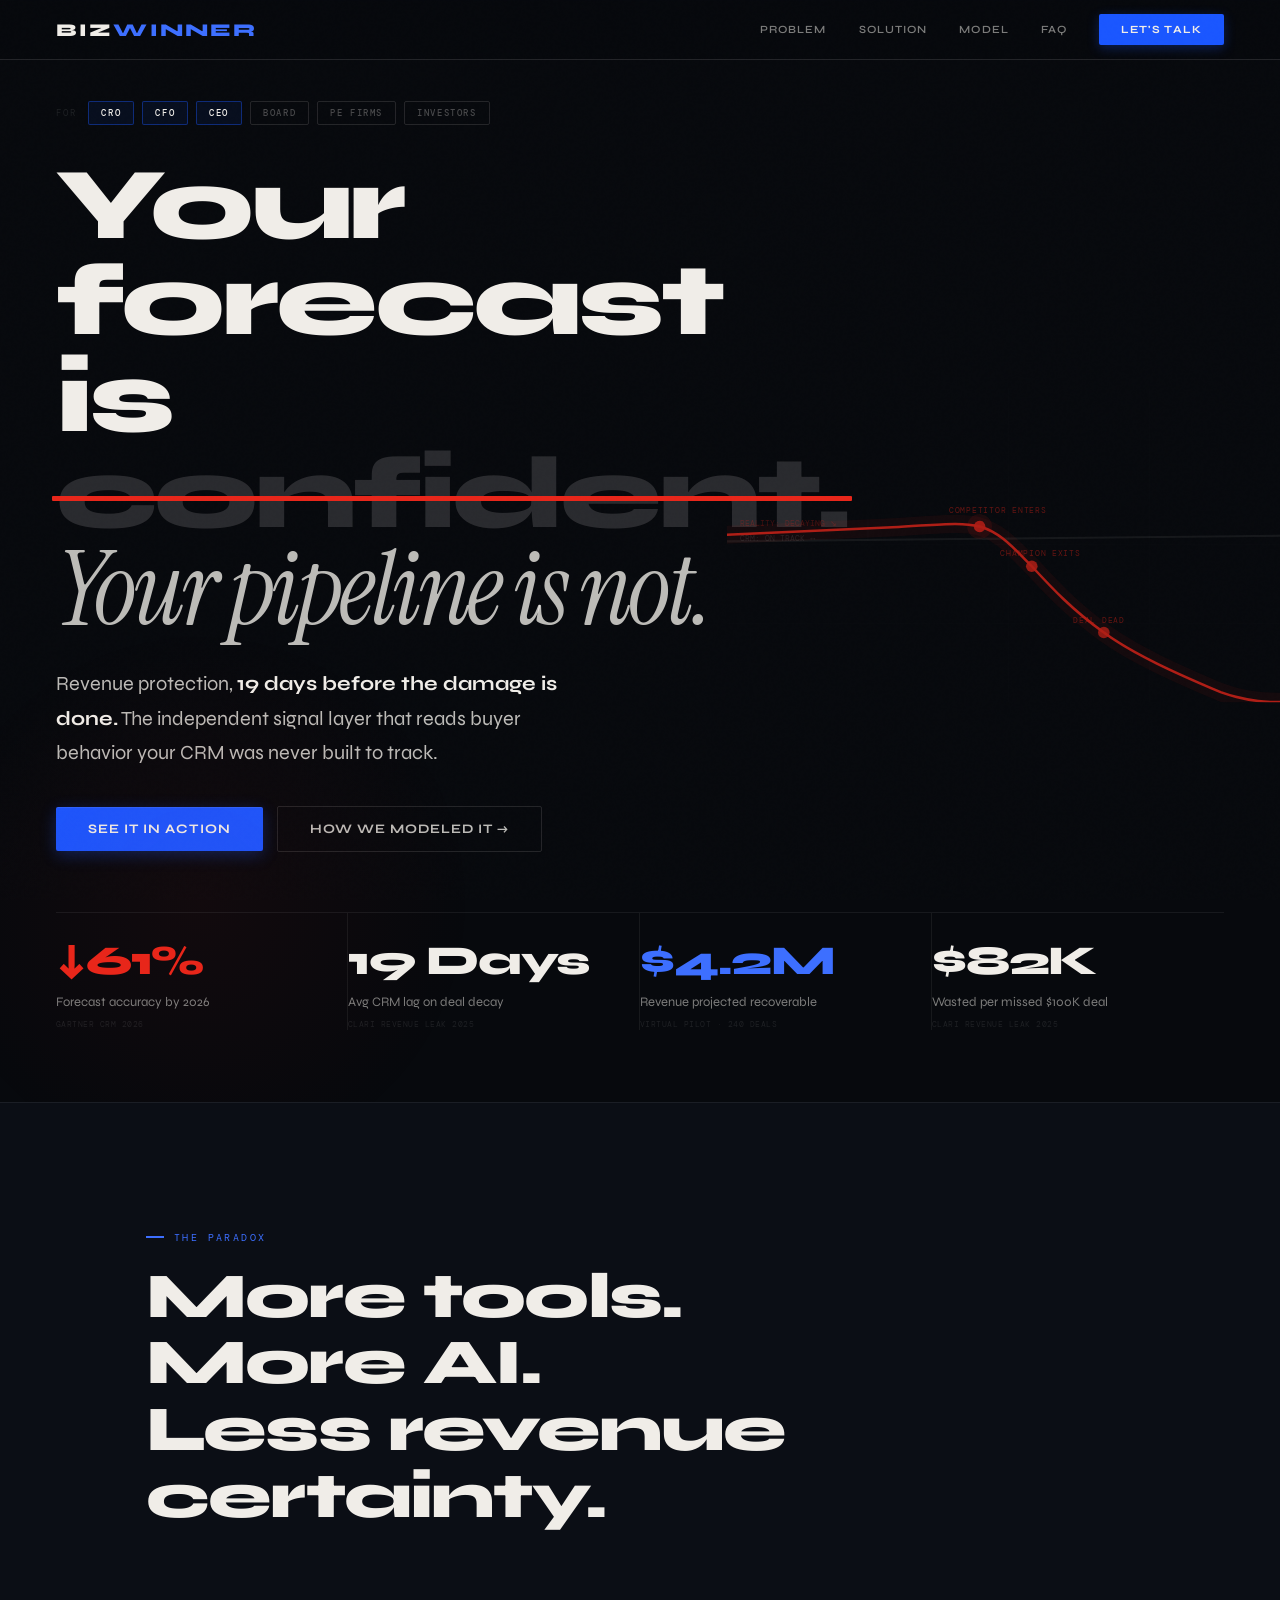
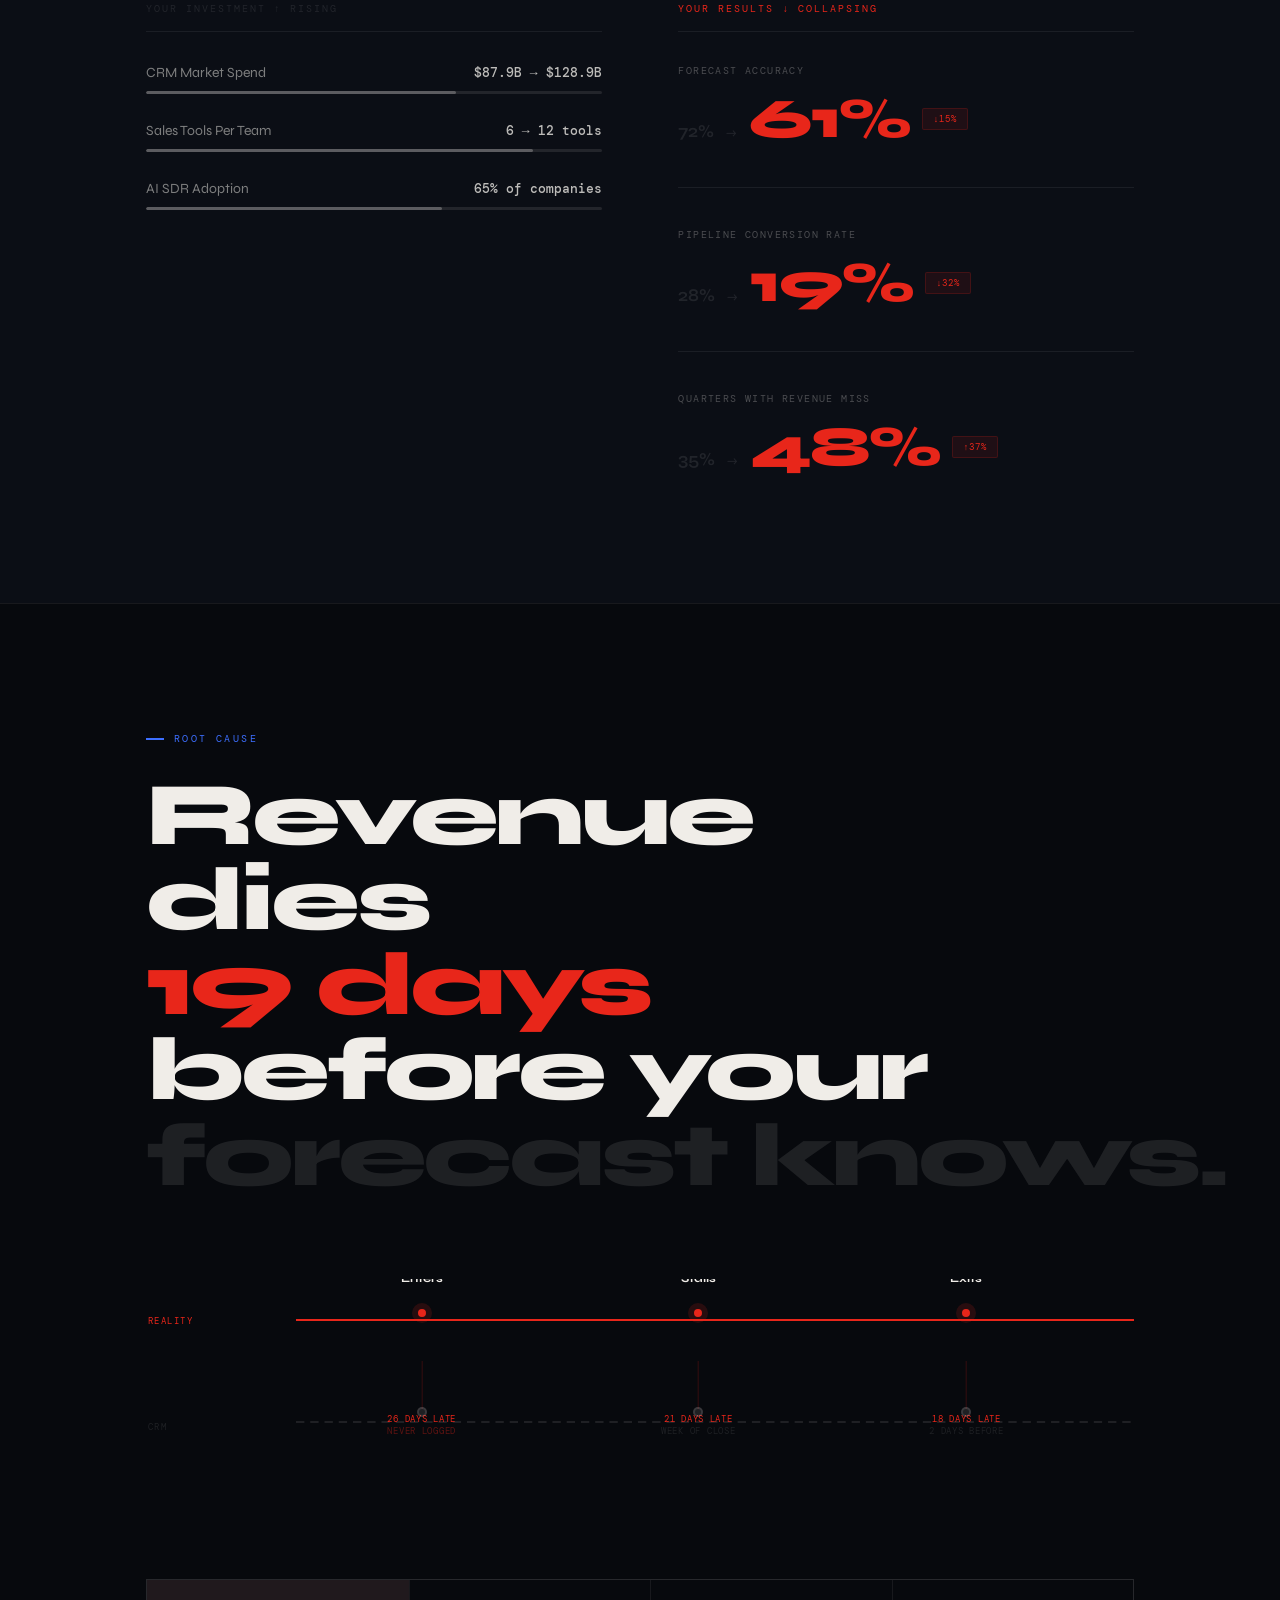
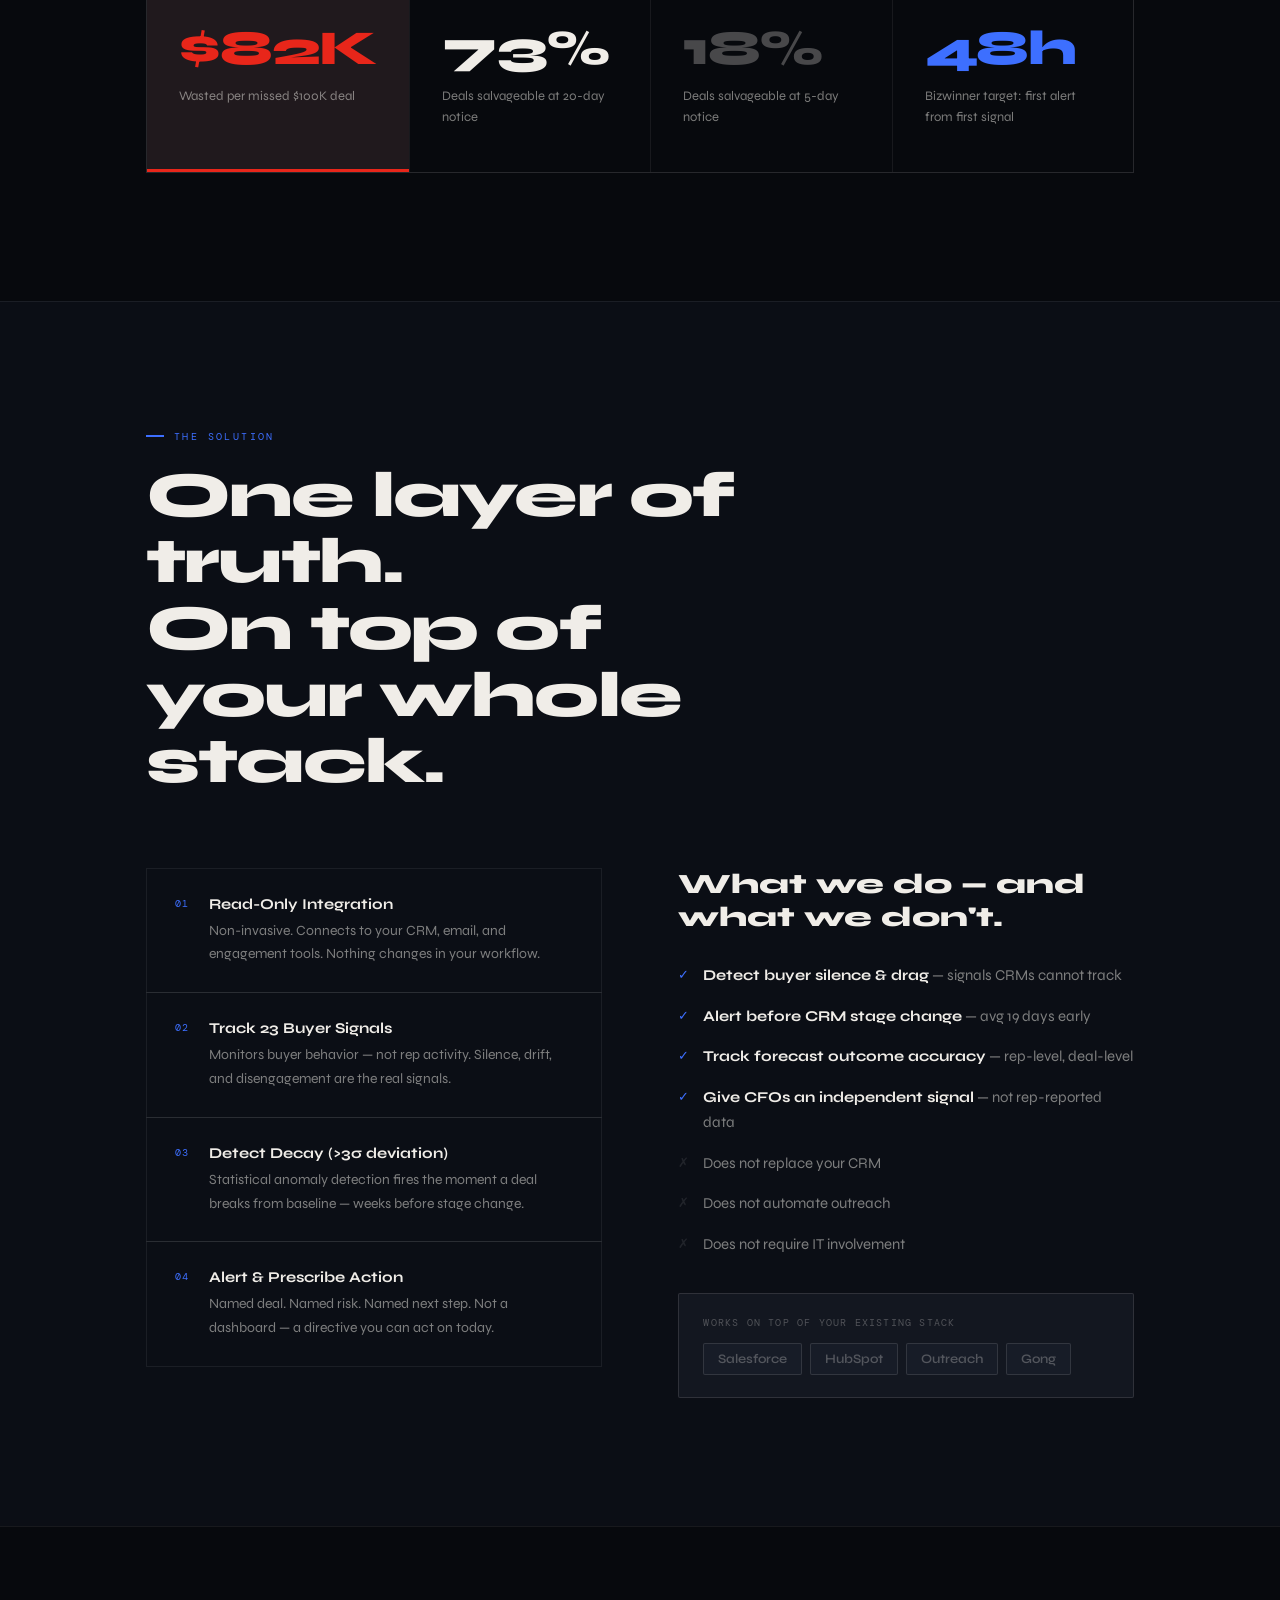
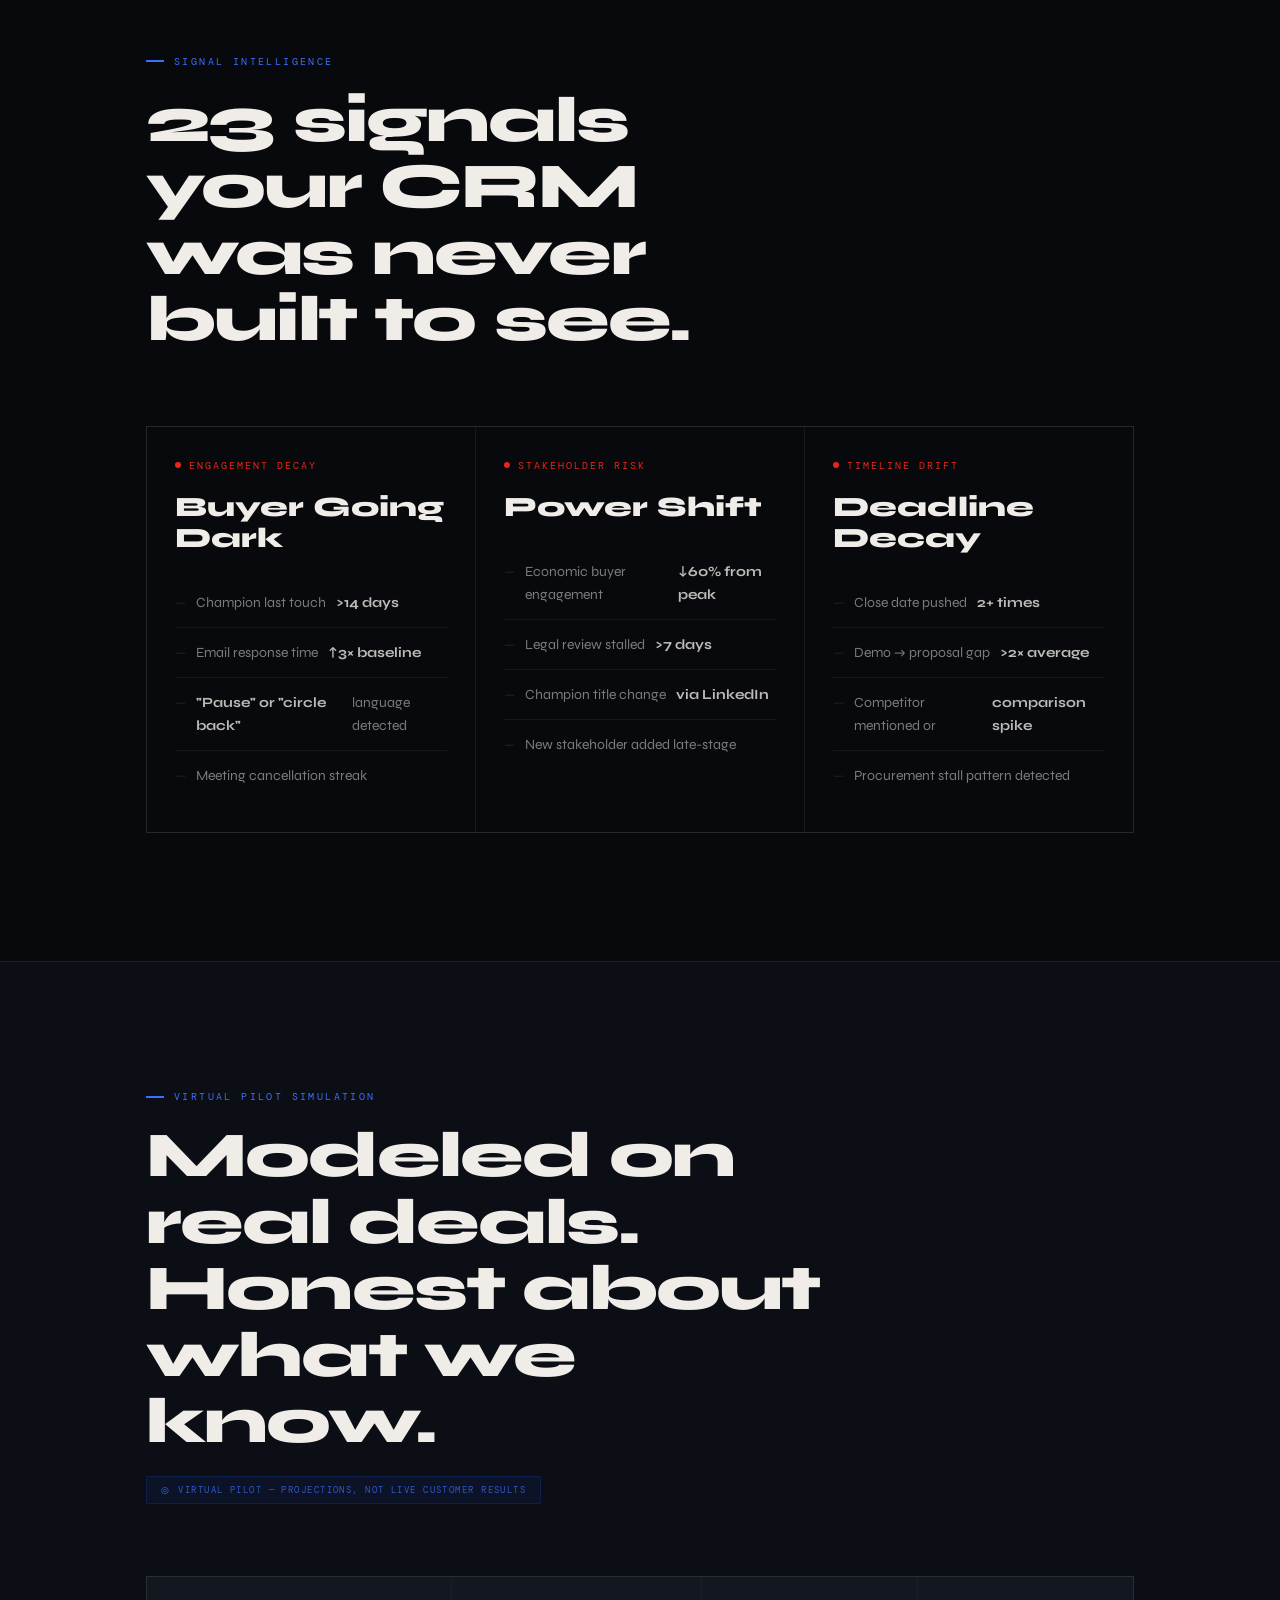
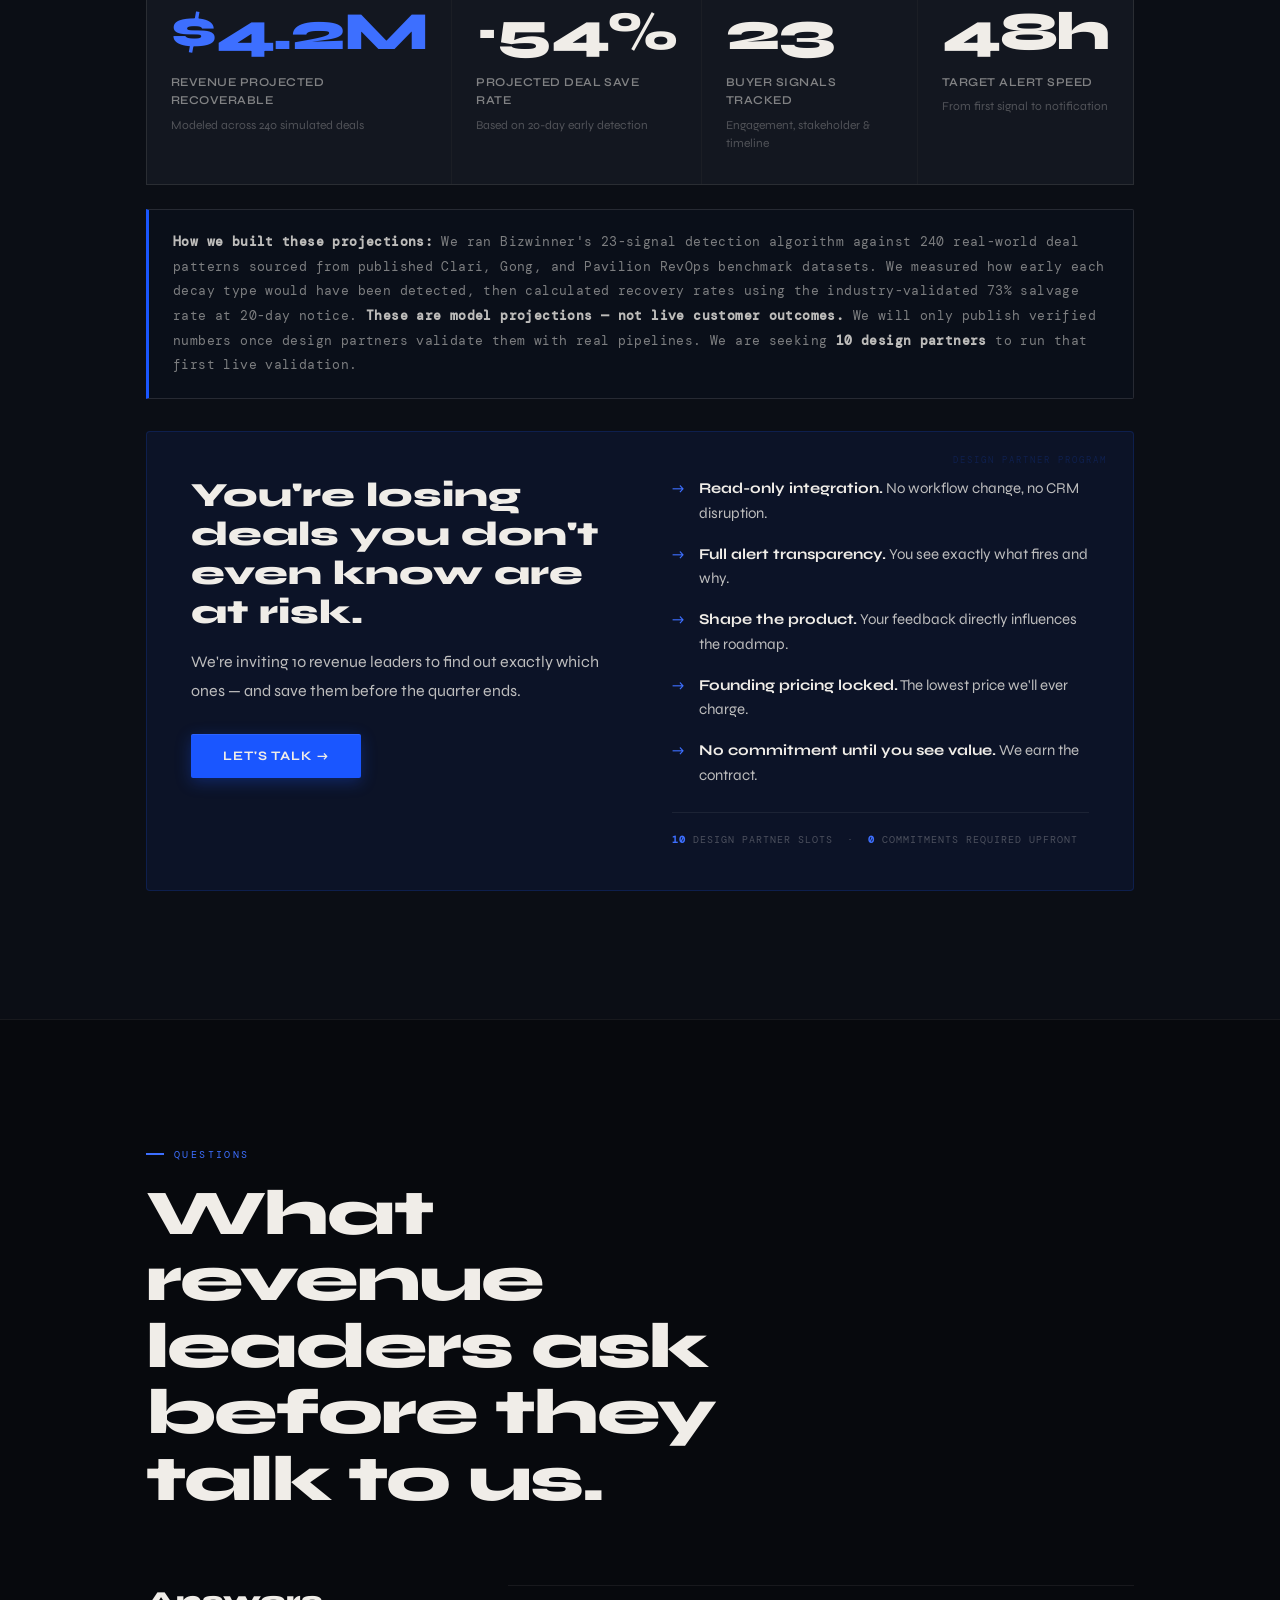
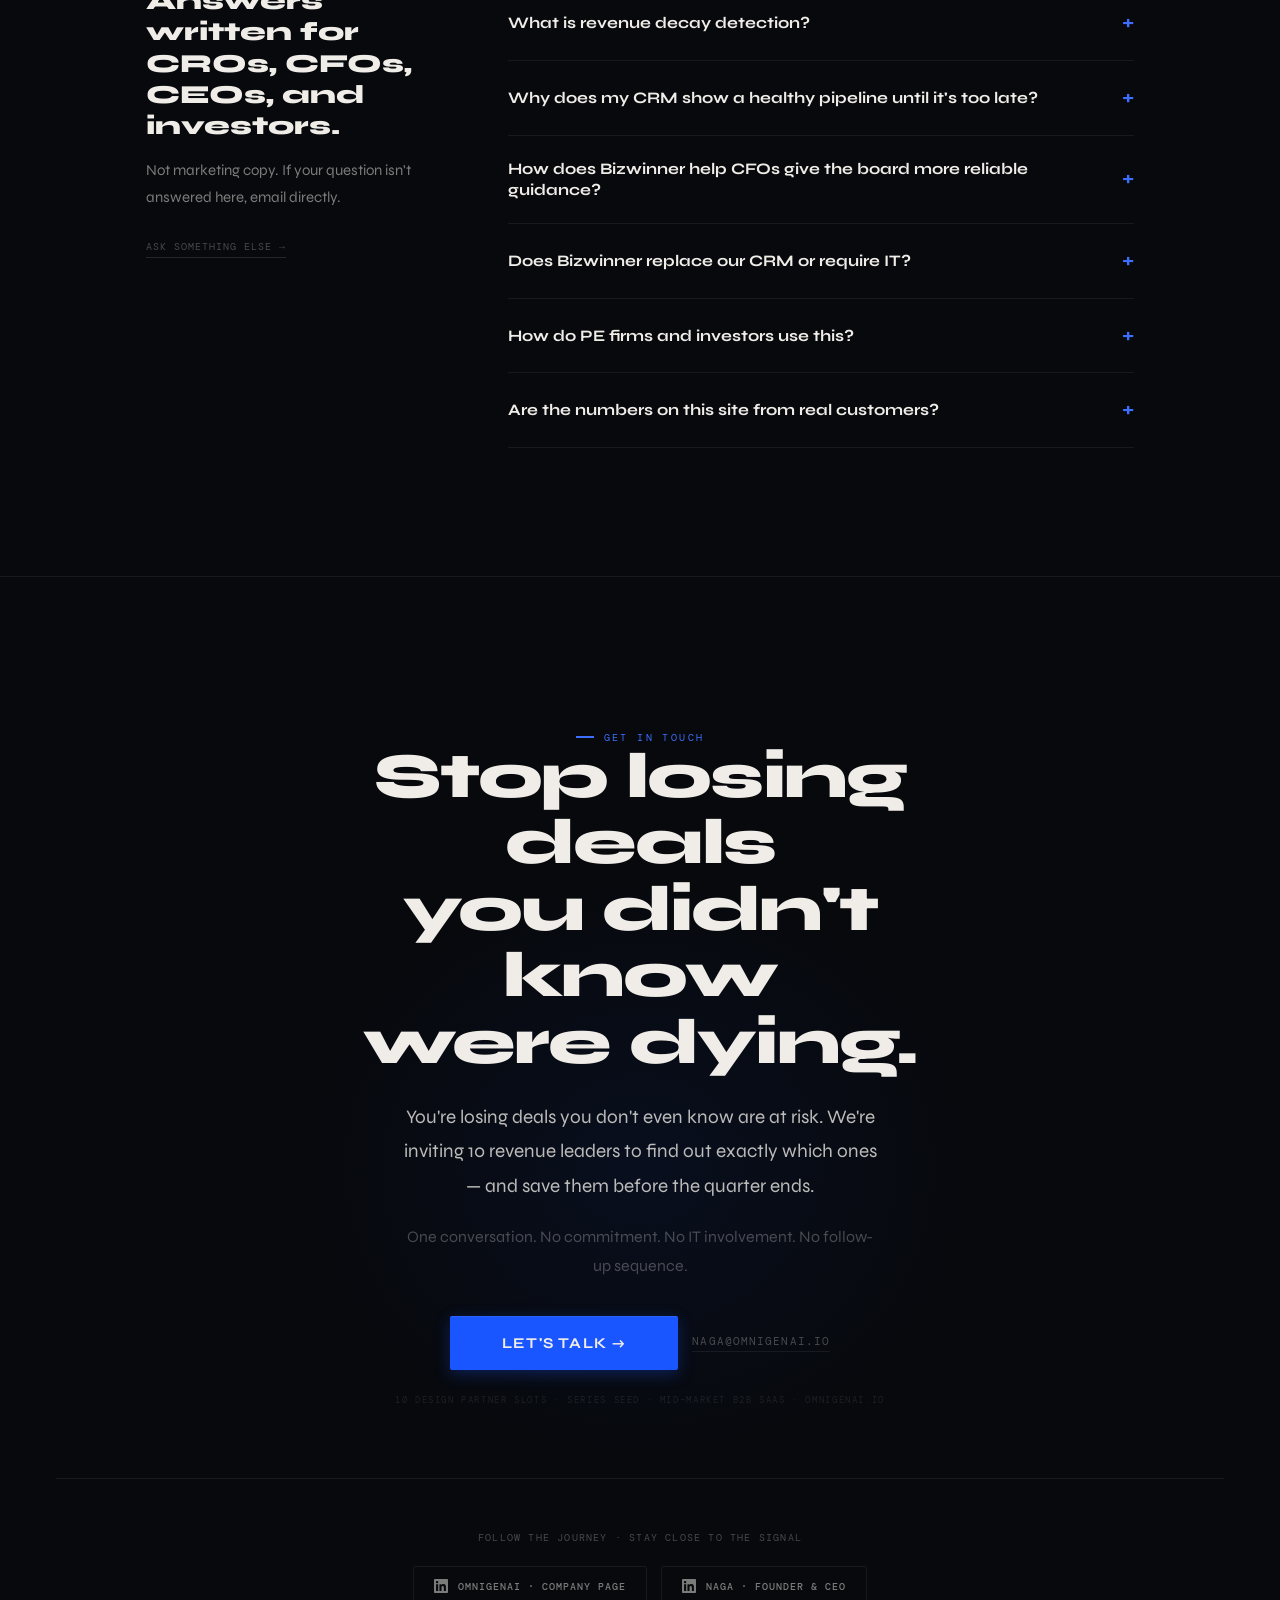
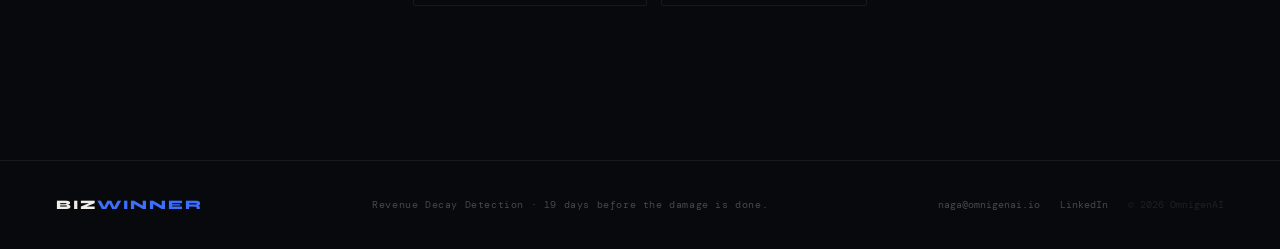
==== commit d9f1f2e8: "Update index.html updated website to be more mobile friendly and look on browser" ====
--- a/index.html
+++ b/index.html
@@ -3,27 +3,22 @@
 <head>
 <meta charset="UTF-8">
 <meta name="viewport" content="width=device-width, initial-scale=1.0">
-
-<!-- PRIMARY SEO -->
 <title>Bizwinner — Revenue Decay Detection. 19 Days Before Your CRM Knows.</title>
 <meta name="description" content="Bizwinner detects silent revenue decay 19 days before your CRM does. The independent signal layer built for CROs, CFOs, CEOs, and investors who can't afford forecast surprises. Mid-market B2B SaaS.">
 <meta name="keywords" content="revenue decay detection, pipeline risk, CRM blind spots, forecast accuracy, B2B SaaS revenue intelligence, deal risk software, revenue protection, sales pipeline monitoring, CRO tools, CFO revenue visibility">
 <link rel="canonical" href="https://www.omnigenai.io">
 <meta name="robots" content="index, follow">
 <meta name="author" content="OmnigenAI">
-
-<!-- OPEN GRAPH — Tuned for LinkedIn -->
 <meta property="og:type" content="website">
 <meta property="og:url" content="https://www.omnigenai.io">
 <meta property="og:title" content="Revenue dies 19 days before your forecast knows it — Bizwinner">
-<meta property="og:description" content="Your CRM says the pipeline is healthy. Bizwinner reads the buyer signals your CRM was never built to track. Revenue protection, 19 days before the damage is done.">
+<meta property="og:description" content="Your CRM says the pipeline is healthy. Bizwinner reads the buyer signals your CRM was never built to track.">
 <meta property="og:image" content="https://www.omnigenai.io/og-image.png">
 <meta property="og:site_name" content="Bizwinner by OmnigenAI">
 <meta name="twitter:card" content="summary_large_image">
 <meta name="twitter:title" content="Bizwinner — Revenue protection, 19 days before the damage is done.">
 <meta name="twitter:description" content="The signal layer that sees what CRMs miss. Built for CROs, CFOs, CEOs and investors.">
 
-<!-- JSON-LD -->
 <script type="application/ld+json">
 {
   "@context": "https://schema.org",
@@ -33,28 +28,28 @@
       "@id": "https://www.omnigenai.io/#org",
       "name": "OmnigenAI",
       "url": "https://www.omnigenai.io",
-      "description": "OmnigenAI builds Bizwinner — revenue decay detection software for mid-market B2B SaaS companies. Bizwinner surfaces buyer-behavior signals 19 days before CRM stage changes.",
+      "description": "OmnigenAI builds Bizwinner — revenue decay detection software for mid-market B2B SaaS companies.",
       "founder": { "@type": "Person", "name": "Naga", "jobTitle": "Founder & CEO" },
       "contactPoint": { "@type": "ContactPoint", "email": "naga@omnigenai.io", "contactType": "Sales" },
-      "sameAs": ["https://www.linkedin.com/company/omnigenai"]
+      "sameAs": ["https://www.linkedin.com/company/omnigen-ai/"]
     },
     {
       "@type": "SoftwareApplication",
       "name": "Bizwinner",
       "applicationCategory": "BusinessApplication",
       "operatingSystem": "Web",
-      "description": "Bizwinner is a revenue decay detection platform. It tracks 23 buyer-behavior signals across engagement, stakeholder, and timeline dimensions to alert revenue teams an average of 19 days before CRM stage changes. It is a read-only layer that sits on top of Salesforce, HubSpot, Outreach, and Gong without disrupting existing workflows.",
+      "description": "Bizwinner is a revenue decay detection platform that tracks 23 buyer-behavior signals to alert revenue teams an average of 19 days before CRM stage changes.",
       "provider": { "@id": "https://www.omnigenai.io/#org" }
     },
     {
       "@type": "FAQPage",
       "mainEntity": [
-        {"@type":"Question","name":"What is revenue decay detection?","acceptedAnswer":{"@type":"Answer","text":"Revenue decay detection monitors buyer behavior signals — not rep-logged activity — to identify at-risk B2B deals before they fail. Unlike CRM stage changes, which are recorded after the fact by reps, decay detection tracks buyer silence, stakeholder disengagement, procurement stalls, and competitor signals in real time. Bizwinner detects these signals an average of 19 days before your CRM reflects them."}},
-        {"@type":"Question","name":"Why does my CRM always show a healthy pipeline until it is too late?","acceptedAnswer":{"@type":"Answer","text":"CRMs are rep-reported systems. A rep updates a stage when they decide to — not when the buyer disengages. When your champion goes silent, procurement stalls, or a competitor enters, none of that is automatically captured. The result is a structural 19-day lag between when a deal starts dying and when your forecast reflects it. Bizwinner fills that gap with an independent, buyer-behavior-based signal layer."}},
-        {"@type":"Question","name":"How can a CRO improve forecast accuracy?","acceptedAnswer":{"@type":"Answer","text":"CRM-based forecasting relies on rep-reported stage data that systematically lags buyer reality. To improve forecast accuracy, CROs need an independent signal layer that reads buyer behavior directly — tracking engagement decay, stakeholder risk, and timeline drift in real time. Bizwinner flags decay events an average of 19 days before stage changes occur, giving revenue teams a meaningful intervention window."}},
-        {"@type":"Question","name":"Does Bizwinner replace a CRM?","acceptedAnswer":{"@type":"Answer","text":"No. Bizwinner is a read-only signal layer that sits on top of your existing CRM, email, and engagement tools. It does not replace Salesforce, HubSpot, or any existing system. No workflow changes. No rep adoption required. No IT involvement."}},
-        {"@type":"Question","name":"How do PE firms and investors use revenue decay detection?","acceptedAnswer":{"@type":"Answer","text":"PE firms and investors use Bizwinner to establish independent pipeline health monitoring across portfolio companies — providing a signal layer that does not depend on management's CRM data. During due diligence, forecast accuracy and pipeline conversion rates directly impact valuation. Bizwinner improves forecast discipline and surfaces revenue risk early, providing verifiable signal for board-level reporting."}},
-        {"@type":"Question","name":"Are the projected results on this site from real customers?","acceptedAnswer":{"@type":"Answer","text":"Not yet — and we say so clearly. All projected outcomes ($4.2M recoverable revenue, ~54% save rate) come from a virtual pilot: Bizwinner's detection algorithm run against 240 deal patterns from Clari, Gong, and Pavilion benchmark datasets. These are model projections. We will only publish verified numbers once design partners run Bizwinner against live pipelines and consent to sharing results."}}
+        { "@type": "Question", "name": "What is revenue decay detection?", "acceptedAnswer": { "@type": "Answer", "text": "Revenue decay detection monitors buyer behavior signals — not rep-logged activity — to identify at-risk B2B deals before they fail. Bizwinner detects these signals an average of 19 days before your CRM reflects them." } },
+        { "@type": "Question", "name": "Why does my CRM always show a healthy pipeline until it is too late?", "acceptedAnswer": { "@type": "Answer", "text": "CRMs are rep-reported systems. A rep updates a stage when they decide to — not when the buyer disengages. The result is a structural 19-day lag. Bizwinner fills that gap." } },
+        { "@type": "Question", "name": "How can a CRO improve forecast accuracy?", "acceptedAnswer": { "@type": "Answer", "text": "CROs need an independent signal layer that reads buyer behavior directly. Bizwinner flags decay events an average of 19 days before stage changes occur." } },
+        { "@type": "Question", "name": "Does Bizwinner replace a CRM?", "acceptedAnswer": { "@type": "Answer", "text": "No. Bizwinner is a read-only signal layer. No workflow changes. No rep adoption required. No IT involvement." } },
+        { "@type": "Question", "name": "How do PE firms and investors use revenue decay detection?", "acceptedAnswer": { "@type": "Answer", "text": "PE firms use Bizwinner to establish independent pipeline health monitoring across portfolio companies — a signal layer that does not depend on management's CRM data." } },
+        { "@type": "Question", "name": "Are the projected results on this site from real customers?", "acceptedAnswer": { "@type": "Answer", "text": "Not yet. All projected outcomes come from a virtual pilot run against 240 deal patterns from Clari, Gong, and Pavilion benchmark datasets. These are model projections." } }
       ]
     }
   ]
@@ -63,474 +58,1443 @@
 
 <link rel="preconnect" href="https://fonts.googleapis.com">
 <link rel="preconnect" href="https://fonts.gstatic.com" crossorigin>
-<link href="https://fonts.googleapis.com/css2?family=Syne:wght@400;600;700;800&family=DM+Mono:wght@300;400;500&family=Instrument+Serif:ital@0;1&display=swap" rel="stylesheet">
+<link href="https://fonts.googleapis.com/css2?family=Syne:wght@400;500;600;700;800&family=DM+Mono:wght@300;400;500&family=Instrument+Serif:ital@0;1&display=swap" rel="stylesheet">
 
 <style>
-  :root {
-    --ink: #0a0c10;
-    --ink2: #0d1018;
-    --white: #f0ede8;
-    --blue: #1a56ff;
-    --blue-bright: #2a65ff;
-    --blue-dim: rgba(26,86,255,0.1);
-    --red: #e8251a;
-    --red-dim: rgba(232,37,26,0.12);
-    --mid: #141825;
-    --mid2: #1c2030;
-    --border: rgba(240,237,232,0.07);
-    --border2: rgba(240,237,232,0.13);
-    --muted: rgba(240,237,232,0.52);
-    --muted2: rgba(240,237,232,0.75);
-  }
-
-  *, *::before, *::after { box-sizing: border-box; margin: 0; padding: 0; }
-  html { scroll-behavior: smooth; }
-  body { font-family: 'Syne', sans-serif; background: var(--ink); color: var(--white); overflow-x: hidden; line-height: 1.4; }
-
-  body::after {
-    content: '';
-    position: fixed;
-    inset: 0;
-    pointer-events: none;
-    background-image: url("data:image/svg+xml,%3Csvg viewBox='0 0 200 200' xmlns='http://www.w3.org/2000/svg'%3E%3Cfilter id='n'%3E%3CfeTurbulence type='fractalNoise' baseFrequency='0.85' numOctaves='4' stitchTiles='stitch'/%3E%3C/filter%3E%3Crect width='100%25' height='100%25' filter='url(%23n)' opacity='0.03'/%3E%3C/svg%3E");
-    opacity: 0.45;
-    z-index: 1000;
-    mix-blend-mode: overlay;
-  }
-
-  #progress-bar {
-    position: fixed;
-    top: 0; left: 0;
-    height: 2px;
-    width: 0%;
-    background: var(--blue-bright);
-    z-index: 9999;
-  }
-
-  nav {
-    position: fixed;
-    top: 0; left: 0; right: 0;
-    z-index: 2000;
-    display: flex;
-    align-items: center;
-    justify-content: space-between;
-    padding: 0 24px;
-    height: 72px;
-    background: rgba(10,12,16,0.92);
-    backdrop-filter: blur(16px);
-    border-bottom: 1px solid var(--border2);
-    transition: transform 0.3s ease;
-  }
-
-  .nav-logo {
-    font-size: 26px;
-    font-weight: 800;
-    letter-spacing: 0.12em;
-    text-transform: uppercase;
-    color: var(--white);
-    text-decoration: none;
-  }
-  .nav-logo span { color: var(--blue-bright); }
-
-  .nav-links a {
-    color: var(--muted2);
-    text-decoration: none;
-    font-size: 13px;
-    font-weight: 600;
-    letter-spacing: 0.08em;
-    text-transform: uppercase;
-    margin-left: 40px;
-    transition: color 0.2s;
-  }
-  .nav-links a:hover { color: var(--white); }
-
-  .nav-cta {
-    margin-left: 40px;
-    padding: 12px 32px;
-    background: var(--blue-bright);
-    color: white;
-    border: none;
-    border-radius: 4px;
-    font-weight: 700;
-    font-size: 13px;
-    letter-spacing: 0.1em;
-    text-transform: uppercase;
-    cursor: pointer;
-    transition: all 0.2s;
-    box-shadow: 0 4px 14px rgba(42,101,255,0.3);
-  }
-  .nav-cta:hover {
-    background: #3a75ff;
-    transform: translateY(-1px);
-    box-shadow: 0 8px 24px rgba(42,101,255,0.4);
-  }
-
-  .nav-hamburger { display: none; }
-
-  @media (max-width: 920px) {
-    .nav-links { display: none; }
-    .nav-cta { margin-left: 16px; padding: 10px 24px; font-size: 12px; }
-    .nav-hamburger { display: flex; flex-direction: column; gap: 5px; cursor: pointer; }
-    .nav-hamburger span { width: 24px; height: 2px; background: white; }
-  }
-
-  /* ─── HERO ─ Z-PATTERN ─── */
-  #hero {
-    min-height: 100vh;
-    padding: 120px 24px 80px;
-    position: relative;
-    display: flex;
-    align-items: center;
-  }
-
-  .hero-container {
-    max-width: 1400px;
-    margin: 0 auto;
-    width: 100%;
-  }
-
-  .hero-top-row {
-    display: flex;
-    justify-content: space-between;
-    align-items: center;
-    margin-bottom: 64px;
-  }
-
-  .hero-eyebrow {
-    font-family: 'DM Mono', monospace;
-    font-size: 12px;
-    letter-spacing: 0.24em;
-    text-transform: uppercase;
-    color: var(--blue-bright);
-    font-weight: 500;
-  }
-
-  .hero-grid {
-    display: grid;
-    grid-template-columns: 1fr 1fr;
-    gap: 80px;
-    align-items: start;
-  }
-
-  .hero-left h1 {
-    font-size: clamp(56px, 7.2vw, 96px);
-    font-weight: 800;
-    line-height: 0.96;
-    letter-spacing: -0.03em;
-    margin-bottom: 24px;
-  }
-
-  .hero-left h1 em {
-    font-family: 'Instrument Serif', serif;
-    font-style: italic;
-    font-weight: 400;
-  }
-
-  .strike-wrap {
-    position: relative;
-    display: inline-block;
-    color: rgba(240,237,232,0.22);
-  }
-  .strike-wrap::after {
-    content: '';
-    position: absolute;
-    top: 54%;
-    left: -6px;
-    right: -6px;
-    height: 6px;
-    background: var(--red);
-    animation: strike 0.7s 1.5s forwards;
-    transform: scaleX(0);
-    transform-origin: left;
-  }
-  @keyframes strike { to { transform: scaleX(1); } }
-
-  .hero-sub {
-    font-size: 20px;
-    color: var(--muted2);
-    max-width: 540px;
-    line-height: 1.55;
-    margin-bottom: 48px;
-  }
-  .hero-sub strong { color: var(--white); font-weight: 700; }
-
-  .hero-stats {
-    display: grid;
-    grid-template-columns: repeat(2, 1fr);
-    gap: 40px 64px;
-  }
-
-  .stat-number {
-    font-size: clamp(36px, 4.5vw, 54px);
-    font-weight: 800;
-    line-height: 1;
-  }
-  .stat-number.red { color: var(--red); }
-  .stat-number.blue { color: var(--blue-bright); }
-
-  .stat-label {
-    margin-top: 8px;
-    font-family: 'DM Mono', monospace;
-    font-size: 10px;
-    letter-spacing: 0.12em;
-    text-transform: uppercase;
-    color: var(--muted);
-  }
-
-  .hero-right {
-    text-align: right;
-    padding-top: 80px;
-  }
-
-  .hero-viz {
-    position: absolute;
-    right: -8vw;
-    top: 50%;
-    transform: translateY(-50%);
-    width: 48vw;
-    opacity: 0.7;
-    pointer-events: none;
-    z-index: 1;
-  }
-
-  @media (max-width: 920px) {
-    #hero { padding: 100px 16px 60px; }
-    .hero-grid { grid-template-columns: 1fr; gap: 56px; }
-    .hero-right { text-align: center; padding-top: 0; }
-    .hero-viz { display: none; }
-    .hero-stats { grid-template-columns: 1fr; gap: 32px; }
-  }
-
-  /* ─── BUTTONS ─── */
-  .btn-primary {
-    padding: 16px 40px;
-    background: var(--blue-bright);
-    color: white;
-    border: none;
-    border-radius: 4px;
-    font-size: 15px;
-    font-weight: 700;
-    letter-spacing: 0.1em;
-    text-transform: uppercase;
-    cursor: pointer;
-    transition: all 0.2s;
-    box-shadow: 0 6px 20px rgba(42,101,255,0.35);
-  }
-  .btn-primary:hover {
-    background: #3a75ff;
-    transform: translateY(-2px);
-    box-shadow: 0 10px 28px rgba(42,101,255,0.45);
-  }
-
-  /* ─── OTHER SECTIONS (minimal changes) ─── */
-  section {
-    padding: 120px 24px;
-    min-height: 80vh;
-  }
-
-  .section-label {
-    font-family: 'DM Mono', monospace;
-    font-size: 12px;
-    letter-spacing: 0.24em;
-    text-transform: uppercase;
-    color: var(--blue-bright);
-    margin-bottom: 16px;
-    font-weight: 500;
-  }
-
-  h2 {
-    font-size: clamp(44px, 5.5vw, 76px);
-    font-weight: 800;
-    line-height: 1.05;
-    letter-spacing: -0.025em;
-    margin-bottom: 40px;
-  }
-
-  .cta-final {
-    text-align: center;
-    padding: 140px 24px;
-  }
-
-  .cta-final .btn-primary {
-    font-size: 18px;
-    padding: 20px 64px;
-  }
-
-  @media (max-width: 920px) {
-    section { padding: 80px 16px; }
-  }
+/* ═══════════════════════════════════
+   TOKENS
+═══════════════════════════════════ */
+:root {
+  --bg:         #07090d;
+  --bg2:        #0b0e15;
+  --bg3:        #0f1319;
+  --surface:    #131720;
+  --surface2:   #171c27;
+
+  --ink:        #f0ede8;
+  --ink2:       rgba(240,237,232,0.78);
+  --ink3:       rgba(240,237,232,0.5);
+  --ink4:       rgba(240,237,232,0.28);
+  --ink5:       rgba(240,237,232,0.1);
+
+  --blue:       #1a56ff;
+  --blue-hi:    #3d6fff;
+  --blue-lo:    rgba(26,86,255,0.08);
+  --blue-mid:   rgba(26,86,255,0.18);
+
+  --red:        #e8261a;
+  --red-hi:     #ff3d30;
+  --red-lo:     rgba(232,38,26,0.09);
+  --red-mid:    rgba(232,38,26,0.18);
+
+  --line:       rgba(240,237,232,0.07);
+  --line2:      rgba(240,237,232,0.12);
+
+  --r:          4px;
+  --r2:         2px;
+  --max:        1100px;
+  --pad:        clamp(20px, 5vw, 56px);
+  --pad-sm:     clamp(16px, 4vw, 32px);
+}
+
+/* ═══════════════════════════════════
+   RESET & BASE
+═══════════════════════════════════ */
+*, *::before, *::after { box-sizing: border-box; margin: 0; padding: 0; }
+html { scroll-behavior: smooth; -webkit-text-size-adjust: 100%; }
+body {
+  font-family: 'Syne', sans-serif;
+  background: var(--bg);
+  color: var(--ink);
+  overflow-x: hidden;
+  -webkit-font-smoothing: antialiased;
+  -moz-osx-font-smoothing: grayscale;
+}
+
+/* Subtle grain */
+body::before {
+  content: '';
+  position: fixed; inset: 0; pointer-events: none; z-index: 9998;
+  background-image: url("data:image/svg+xml,%3Csvg viewBox='0 0 256 256' xmlns='http://www.w3.org/2000/svg'%3E%3Cfilter id='n'%3E%3CfeTurbulence type='fractalNoise' baseFrequency='0.9' numOctaves='4' stitchTiles='stitch'/%3E%3C/filter%3E%3Crect width='100%25' height='100%25' filter='url(%23n)' opacity='0.025'/%3E%3C/svg%3E");
+  opacity: 0.5; mix-blend-mode: overlay;
+}
+
+/* ═══════════════════════════════════
+   PROGRESS
+═══════════════════════════════════ */
+#prog {
+  position: fixed; top: 0; left: 0; z-index: 999;
+  height: 2px; width: 0%;
+  background: linear-gradient(90deg, var(--blue), var(--blue-hi));
+  transition: width 0.1s linear;
+}
+
+/* ═══════════════════════════════════
+   LAYOUT
+═══════════════════════════════════ */
+.wrap {
+  max-width: var(--max);
+  margin: 0 auto;
+  padding: 0 var(--pad);
+}
+
+/* ═══════════════════════════════════
+   TYPOGRAPHY SYSTEM
+═══════════════════════════════════ */
+.label {
+  font-family: 'DM Mono', monospace;
+  font-size: 10px;
+  letter-spacing: 0.24em;
+  text-transform: uppercase;
+  color: var(--blue-hi);
+  display: flex; align-items: center; gap: 10px;
+}
+.label::before {
+  content: ''; flex-shrink: 0;
+  width: 18px; height: 2px;
+  background: var(--blue-hi);
+}
+
+.display {
+  font-size: clamp(40px, 5.2vw, 64px);
+  font-weight: 800;
+  line-height: 1.04;
+  letter-spacing: -0.028em;
+}
+
+.display-xl {
+  font-size: clamp(52px, 8vw, 104px);
+  font-weight: 800;
+  line-height: 0.94;
+  letter-spacing: -0.035em;
+}
+
+.body-lg {
+  font-size: clamp(17px, 1.7vw, 20px);
+  line-height: 1.72;
+  color: var(--ink2);
+  font-weight: 400;
+}
+
+.body {
+  font-size: 15px;
+  line-height: 1.75;
+  color: var(--ink3);
+}
+
+.mono-sm {
+  font-family: 'DM Mono', monospace;
+  font-size: 10px;
+  letter-spacing: 0.12em;
+  text-transform: uppercase;
+  color: var(--ink4);
+}
+
+/* ═══════════════════════════════════
+   BUTTONS
+═══════════════════════════════════ */
+.btn {
+  display: inline-flex; align-items: center; gap: 8px;
+  padding: 14px 32px;
+  font-family: 'Syne', sans-serif;
+  font-size: 13px; font-weight: 700;
+  letter-spacing: 0.08em; text-transform: uppercase;
+  text-decoration: none; border: none; cursor: pointer;
+  border-radius: var(--r2);
+  transition: transform 0.16s, box-shadow 0.16s, background 0.16s;
+  white-space: nowrap;
+  -webkit-tap-highlight-color: transparent;
+}
+.btn-primary {
+  background: var(--blue);
+  color: var(--ink);
+  box-shadow: 0 4px 16px rgba(26,86,255,0.3), 0 1px 0 rgba(255,255,255,0.08) inset;
+}
+.btn-primary:hover { background: var(--blue-hi); transform: translateY(-2px); box-shadow: 0 8px 28px rgba(26,86,255,0.4); }
+.btn-primary:active { transform: translateY(0); }
+
+.btn-outline {
+  background: transparent;
+  color: var(--ink2);
+  border: 1px solid var(--line2);
+}
+.btn-outline:hover { color: var(--ink); border-color: var(--ink4); background: rgba(240,237,232,0.03); }
+
+.btn-linkedin {
+  display: inline-flex; align-items: center; gap: 10px;
+  padding: 12px 20px;
+  font-family: 'DM Mono', monospace;
+  font-size: 10px; letter-spacing: 0.1em; text-transform: uppercase;
+  color: var(--ink3); border: 1px solid var(--line);
+  border-radius: var(--r2); text-decoration: none;
+  transition: all 0.2s; font-weight: 500;
+}
+.btn-linkedin:hover { color: #0a66c2; border-color: rgba(10,102,194,0.4); background: rgba(10,102,194,0.06); }
+.btn-linkedin svg { width: 14px; height: 14px; fill: currentColor; flex-shrink: 0; }
+
+/* ═══════════════════════════════════
+   NAV
+═══════════════════════════════════ */
+nav {
+  position: fixed; top: 0; left: 0; right: 0; z-index: 400;
+  height: 60px;
+  display: flex; align-items: center; justify-content: space-between;
+  padding: 0 var(--pad);
+  background: rgba(7,9,13,0.95);
+  backdrop-filter: blur(20px);
+  -webkit-backdrop-filter: blur(20px);
+  border-bottom: 1px solid var(--line2);
+}
+.logo {
+  font-size: 18px; font-weight: 800;
+  letter-spacing: 0.12em; text-transform: uppercase;
+  color: var(--ink); text-decoration: none;
+}
+.logo span { color: var(--blue-hi); }
+
+.nav-links { display: flex; align-items: center; gap: 32px; }
+.nav-link {
+  font-size: 11px; font-weight: 600; letter-spacing: 0.1em;
+  text-transform: uppercase; text-decoration: none;
+  color: var(--ink3); transition: color 0.2s;
+}
+.nav-link:hover { color: var(--ink); }
+
+.nav-btn {
+  padding: 9px 22px;
+  background: var(--blue); color: var(--ink);
+  font-family: 'Syne', sans-serif;
+  font-size: 11px; font-weight: 700;
+  letter-spacing: 0.08em; text-transform: uppercase;
+  border: none; border-radius: var(--r2);
+  cursor: pointer; transition: background 0.2s, transform 0.16s;
+  box-shadow: 0 3px 12px rgba(26,86,255,0.3);
+}
+.nav-btn:hover { background: var(--blue-hi); transform: translateY(-1px); }
+
+/* Hamburger */
+.hamburger {
+  display: none;
+  flex-direction: column; gap: 5px;
+  background: none; border: none; cursor: pointer; padding: 6px;
+  -webkit-tap-highlight-color: transparent;
+}
+.hamburger span {
+  display: block; width: 22px; height: 2px;
+  background: var(--ink); border-radius: 1px;
+  transition: 0.28s ease;
+}
+.hamburger.is-open span:nth-child(1) { transform: translateY(7px) rotate(45deg); }
+.hamburger.is-open span:nth-child(2) { opacity: 0; transform: scaleX(0); }
+.hamburger.is-open span:nth-child(3) { transform: translateY(-7px) rotate(-45deg); }
+
+/* Mobile drawer */
+.drawer {
+  display: none;
+  position: fixed; top: 60px; left: 0; right: 0; bottom: 0;
+  background: rgba(7,9,13,0.99);
+  backdrop-filter: blur(24px); -webkit-backdrop-filter: blur(24px);
+  z-index: 399;
+  flex-direction: column; align-items: center; justify-content: center; gap: 0;
+}
+.drawer.is-open { display: flex; }
+.drawer a {
+  font-size: 18px; font-weight: 600; letter-spacing: 0.08em; text-transform: uppercase;
+  text-decoration: none; color: var(--ink2);
+  padding: 26px 0; width: 100%; text-align: center;
+  border-bottom: 1px solid var(--line);
+  transition: color 0.2s;
+}
+.drawer a:hover { color: var(--ink); }
+.drawer .drawer-cta {
+  background: var(--blue); color: var(--ink) !important;
+  font-weight: 700; border-radius: var(--r2);
+  width: auto; margin-top: 40px;
+  padding: 18px 52px; border: none;
+  box-shadow: 0 6px 22px rgba(26,86,255,0.35);
+}
+
+/* ═══════════════════════════════════
+   MODAL
+═══════════════════════════════════ */
+.modal-bg {
+  display: none; position: fixed; inset: 0; z-index: 500;
+  background: rgba(7,9,13,0.96);
+  backdrop-filter: blur(20px); -webkit-backdrop-filter: blur(20px);
+  align-items: center; justify-content: center;
+  padding: 20px;
+}
+.modal-bg.is-open { display: flex; }
+.modal {
+  background: var(--bg3);
+  border: 1px solid var(--line2);
+  border-top: 2px solid var(--blue);
+  border-radius: var(--r);
+  width: 100%; max-width: 520px;
+  padding: 48px 48px 40px;
+  position: relative;
+  animation: modalSlide 0.22s ease;
+  max-height: 92vh; overflow-y: auto;
+}
+@keyframes modalSlide { from { opacity:0; transform:translateY(16px); } to { opacity:1; transform:none; } }
+.modal-x {
+  position: absolute; top: 18px; right: 18px;
+  width: 30px; height: 30px;
+  border: 1px solid var(--line2); border-radius: var(--r2);
+  background: transparent; color: var(--ink4);
+  font-size: 14px; cursor: pointer;
+  display: flex; align-items: center; justify-content: center;
+  transition: all 0.2s;
+}
+.modal-x:hover { color: var(--ink); background: var(--ink5); }
+.modal .label { margin-bottom: 10px; }
+.modal h2 { font-size: 26px; font-weight: 800; line-height: 1.1; margin-bottom: 8px; }
+.modal p.sub { font-size: 14px; color: var(--ink3); line-height: 1.72; margin-bottom: 28px; }
+
+.fg { margin-bottom: 16px; }
+.fg label {
+  display: block;
+  font-family: 'DM Mono', monospace; font-size: 9px;
+  letter-spacing: 0.18em; text-transform: uppercase;
+  color: var(--ink4); margin-bottom: 7px;
+}
+.fg input, .fg select, .fg textarea {
+  width: 100%;
+  background: rgba(240,237,232,0.03);
+  border: 1px solid var(--line2); border-radius: var(--r2);
+  padding: 12px 14px;
+  color: var(--ink); font-family: 'Syne', sans-serif; font-size: 14px;
+  outline: none; transition: border-color 0.2s, background 0.2s;
+  -webkit-appearance: none; appearance: none;
+}
+.fg input::placeholder, .fg textarea::placeholder { color: var(--ink5); }
+.fg input:focus, .fg select:focus, .fg textarea:focus { border-color: var(--blue); background: rgba(26,86,255,0.04); }
+.fg select option { background: var(--bg3); color: var(--ink); }
+.fg textarea { resize: vertical; min-height: 72px; line-height: 1.6; }
+.fg-row { display: grid; grid-template-columns: 1fr 1fr; gap: 12px; }
+.form-cta {
+  width: 100%; padding: 14px;
+  background: var(--blue); color: var(--ink);
+  border: none; border-radius: var(--r2);
+  font-family: 'Syne', sans-serif; font-size: 13px;
+  font-weight: 700; letter-spacing: 0.1em; text-transform: uppercase;
+  cursor: pointer; transition: background 0.15s, transform 0.15s;
+  margin-top: 6px;
+}
+.form-cta:hover { background: var(--blue-hi); transform: translateY(-1px); }
+.form-cta:disabled { background: rgba(26,86,255,0.28); cursor: not-allowed; transform: none; }
+.form-fine {
+  margin-top: 14px; text-align: center;
+  font-family: 'DM Mono', monospace; font-size: 9px;
+  letter-spacing: 0.05em; color: var(--ink5); line-height: 1.9;
+}
+.form-ok { display: none; text-align: center; padding: 44px 0; }
+.form-ok-icon { font-size: 44px; color: var(--blue); margin-bottom: 18px; display: block; }
+.form-ok h3 { font-size: 22px; font-weight: 800; margin-bottom: 10px; }
+.form-ok p { color: var(--ink3); font-size: 14px; line-height: 1.75; }
+
+/* ═══════════════════════════════════
+   HERO
+═══════════════════════════════════ */
+#hero {
+  min-height: 100svh;
+  display: flex; flex-direction: column; justify-content: center;
+  padding: 100px var(--pad) 72px;
+  position: relative; overflow: hidden;
+}
+
+/* Ambient light */
+#hero::after {
+  content: '';
+  position: absolute; pointer-events: none;
+  width: 600px; height: 600px;
+  bottom: -100px; left: -100px;
+  background: radial-gradient(ellipse, rgba(232,38,26,0.05) 0%, transparent 65%);
+}
+
+/* For-who strip */
+.for-strip {
+  display: flex; align-items: center; gap: 8px;
+  flex-wrap: wrap;
+  margin-bottom: 32px;
+}
+.for-tag {
+  font-family: 'DM Mono', monospace;
+  font-size: 9px; letter-spacing: 0.18em; text-transform: uppercase;
+  padding: 5px 12px; border-radius: 2px;
+  border: 1px solid var(--line2);
+  color: var(--ink4); font-weight: 500;
+  transition: all 0.2s;
+}
+.for-tag.hi {
+  color: var(--ink);
+  border-color: rgba(26,86,255,0.4);
+  background: rgba(26,86,255,0.07);
+}
+.for-sep {
+  font-family: 'DM Mono', monospace; font-size: 9px;
+  color: var(--ink5); letter-spacing: 0.2em;
+  text-transform: uppercase;
+  margin-right: 4px;
+}
+
+/* Main headline */
+.hero-head {
+  max-width: 900px;
+  margin-bottom: 28px;
+}
+.hero-head .display-xl { display: block; }
+.hero-head em {
+  font-family: 'Instrument Serif', serif;
+  font-style: italic; font-weight: 400;
+  color: var(--ink2);
+}
+.strike {
+  position: relative; display: inline-block;
+  color: rgba(240,237,232,0.15);
+}
+.strike::after {
+  content: '';
+  position: absolute;
+  top: 52%; left: -4px; right: -4px;
+  height: 5px; background: var(--red);
+  transform: scaleX(0); transform-origin: left;
+  border-radius: 1px;
+  animation: strikeAnim 0.55s 1.3s cubic-bezier(0.16,1,0.3,1) forwards;
+}
+@keyframes strikeAnim { to { transform: scaleX(1); } }
+
+/* Sub */
+.hero-sub {
+  max-width: 520px;
+  margin-bottom: 36px;
+}
+.hero-sub p {
+  font-size: clamp(17px, 1.7vw, 20px);
+  line-height: 1.72; color: var(--ink2); font-weight: 400;
+}
+.hero-sub strong { color: var(--ink); font-weight: 700; }
+
+/* Hero CTA row */
+.hero-cta {
+  display: flex; align-items: center; gap: 14px;
+  flex-wrap: wrap;
+  margin-bottom: 60px;
+}
+
+/* Animated SVG chart — desktop only */
+.hero-chart {
+  position: absolute; right: -10px; top: 50%;
+  transform: translateY(-52%);
+  width: 44vw; max-width: 580px;
+  opacity: 0.75; pointer-events: none; z-index: 0;
+}
+#dp { stroke-dasharray: 960; stroke-dashoffset: 960; animation: draw 2.2s 0.5s cubic-bezier(0.16,1,0.3,1) forwards; }
+#cp { stroke-dasharray: 900; stroke-dashoffset: 900; animation: draw 2.2s 0.9s cubic-bezier(0.16,1,0.3,1) forwards; }
+@keyframes draw { to { stroke-dashoffset: 0; } }
+
+/* Hero stats — 4 numbers with clear labels */
+.hero-stats {
+  display: grid;
+  grid-template-columns: repeat(4, 1fr);
+  border-top: 1px solid var(--line);
+  position: relative; z-index: 1;
+}
+.hst {
+  padding: 28px 28px 0 0;
+  border-right: 1px solid var(--line);
+}
+.hst:last-child { border-right: none; padding-right: 0; }
+.hst-n {
+  font-size: clamp(28px, 3.2vw, 46px);
+  font-weight: 800; line-height: 1; letter-spacing: -0.03em;
+}
+.hst-n.r { color: var(--red); }
+.hst-n.b { color: var(--blue-hi); }
+.hst-label {
+  margin-top: 10px;
+  font-size: 13px; color: var(--ink3); line-height: 1.55; font-weight: 400;
+}
+.hst-src {
+  display: block; margin-top: 5px;
+  font-family: 'DM Mono', monospace; font-size: 8px;
+  letter-spacing: 0.06em; color: var(--ink5); text-transform: uppercase;
+}
+
+/* ═══════════════════════════════════
+   SECTIONS — shared
+═══════════════════════════════════ */
+section {
+  padding: clamp(72px, 10vw, 130px) var(--pad);
+  border-top: 1px solid var(--line);
+}
+section.on-alt { background: var(--bg2); }
+
+.s-head {
+  margin-bottom: clamp(48px, 6vw, 72px);
+}
+.s-head .label { margin-bottom: 20px; }
+.s-head .display { max-width: 680px; }
+
+/* ═══════════════════════════════════
+   PARADOX
+═══════════════════════════════════ */
+.paradox-cols {
+  display: grid; grid-template-columns: 1fr 1fr;
+  gap: clamp(40px, 6vw, 96px);
+  align-items: start;
+}
+.paradox-col-label {
+  font-family: 'DM Mono', monospace; font-size: 10px;
+  letter-spacing: 0.2em; text-transform: uppercase;
+  margin-bottom: 32px; padding-bottom: 16px;
+  border-bottom: 1px solid var(--line);
+}
+.paradox-col-label.up { color: var(--ink5); }
+.paradox-col-label.dn { color: var(--red); }
+
+.bar-row { margin-bottom: 28px; }
+.bar-top { display: flex; justify-content: space-between; align-items: baseline; margin-bottom: 10px; }
+.bar-name { font-size: 14px; color: var(--ink3); }
+.bar-val { font-family: 'DM Mono', monospace; font-size: 13px; font-weight: 500; color: var(--ink2); }
+.bar-track { height: 3px; background: var(--ink5); border-radius: 2px; overflow: hidden; }
+.bar-fill { height: 100%; background: var(--ink4); border-radius: 2px; transform: scaleX(0); transform-origin: left; }
+.bar-fill.go { animation: barIn 1.4s 0.3s cubic-bezier(0.16,1,0.3,1) forwards; }
+@keyframes barIn { to { transform: scaleX(1); } }
+
+.metric-row { margin-bottom: 40px; padding-bottom: 40px; border-bottom: 1px solid var(--line); }
+.metric-row:last-child { border-bottom: none; margin-bottom: 0; padding-bottom: 0; }
+.metric-name { font-family: 'DM Mono', monospace; font-size: 10px; letter-spacing: 0.14em; text-transform: uppercase; color: var(--ink4); margin-bottom: 14px; }
+.metric-nums { display: flex; align-items: baseline; gap: 12px; }
+.metric-was { font-size: 18px; font-weight: 600; color: var(--ink5); }
+.metric-arr { font-size: 13px; color: var(--ink5); }
+.metric-now { font-size: clamp(40px, 4.5vw, 56px); font-weight: 800; color: var(--red); letter-spacing: -0.03em; line-height: 1; }
+.metric-badge {
+  font-family: 'DM Mono', monospace; font-size: 9px;
+  padding: 4px 10px; border-radius: 2px;
+  background: var(--red-lo); border: 1px solid var(--red-mid);
+  color: var(--red); letter-spacing: 0.08em;
+  align-self: center;
+}
+
+/* ═══════════════════════════════════
+   ROOT CAUSE / TIMELINE
+═══════════════════════════════════ */
+.rc-headline {
+  font-size: clamp(48px, 7vw, 92px);
+  font-weight: 800; line-height: 0.95; letter-spacing: -0.035em;
+  max-width: 820px;
+  margin-top: 28px;
+}
+.rc-headline .r { color: var(--red); }
+.rc-headline .ghost { color: var(--ink5); }
+
+.tl-scroll { margin-top: 80px; overflow-x: auto; -webkit-overflow-scrolling: touch; }
+.tl {
+  position: relative; height: 220px;
+  min-width: 540px; margin-left: 150px;
+}
+.tl-ax {
+  position: absolute; left: -148px;
+  font-family: 'DM Mono', monospace; font-size: 9px;
+  letter-spacing: 0.16em; text-transform: uppercase;
+}
+.tl-ax.r { top: 36px; color: var(--red); }
+.tl-ax.c { top: 142px; color: var(--ink5); }
+.tl-real { position: absolute; top: 40px; left: 0; right: 0; height: 2px; background: var(--red); }
+.tl-crm-svg { position: absolute; top: 134px; left: 0; right: 0; width: 100%; height: 18px; }
+.ev { position: absolute; transform: translateX(-50%); }
+.ev-dot { width: 12px; height: 12px; background: var(--red); border-radius: 50%; border: 2px solid var(--bg); margin: 0 auto; position: relative; }
+.ev-dot::after { content: ''; position: absolute; inset: -6px; border-radius: 50%; background: rgba(232,38,26,0.15); animation: blink 2.2s ease infinite; }
+@keyframes blink { 0%,100%{transform:scale(1);opacity:.5;} 50%{transform:scale(2.2);opacity:0;} }
+.ev-top { top: 28px; }
+.ev-label { position: absolute; bottom: 32px; left: 50%; transform: translateX(-50%); white-space: nowrap; text-align: center; }
+.ev-label span { display: block; font-size: 12px; font-weight: 700; color: var(--ink); line-height: 1.4; }
+.ev-lag { position: absolute; top: 54px; left: 50%; transform: translateX(-50%); display: flex; flex-direction: column; align-items: center; gap: 4px; }
+.ev-lag-line { width: 1px; height: 48px; background: rgba(232,38,26,0.2); }
+.ev-lag-text { font-family: 'DM Mono', monospace; font-size: 9px; color: var(--red); letter-spacing: 0.08em; white-space: nowrap; }
+.crm-dot-wrap { position: absolute; top: 128px; transform: translateX(-50%); }
+.crm-dot { width: 10px; height: 10px; background: var(--ink5); border-radius: 50%; border: 2px solid var(--line2); margin: 0 auto; }
+.crm-label { position: absolute; top: 18px; left: 50%; transform: translateX(-50%); white-space: nowrap; font-family: 'DM Mono', monospace; font-size: 9px; letter-spacing: 0.08em; }
+.crm-label.never { color: rgba(232,38,26,0.38); }
+.crm-label.late  { color: var(--ink5); }
+
+.impact-grid {
+  display: grid; grid-template-columns: repeat(4,1fr);
+  gap: 1px; margin-top: 80px;
+  background: var(--line); border: 1px solid var(--line);
+}
+.ic {
+  background: var(--bg); padding: 44px 32px;
+  transition: background 0.2s;
+}
+.ic:hover { background: var(--bg2); }
+.ic.alert { background: rgba(232,38,26,0.04); border-bottom: 3px solid var(--red); }
+.ic-n {
+  font-size: clamp(36px, 3.8vw, 52px);
+  font-weight: 800; line-height: 1; letter-spacing: -0.025em;
+}
+.ic-n.r { color: var(--red); }
+.ic-n.w { color: var(--ink); }
+.ic-n.g { color: var(--ink4); }
+.ic-n.b { color: var(--blue-hi); }
+.ic-d { margin-top: 14px; font-size: 13px; color: var(--ink3); line-height: 1.6; }
+
+/* ═══════════════════════════════════
+   HOW IT WORKS
+═══════════════════════════════════ */
+.how-grid {
+  display: grid; grid-template-columns: 1fr 1fr;
+  gap: clamp(40px, 6vw, 96px);
+  align-items: start;
+}
+.steps { display: flex; flex-direction: column; }
+.step {
+  display: flex; align-items: flex-start; gap: 20px;
+  padding: 26px 28px; border: 1px solid var(--line);
+  margin-bottom: -1px; position: relative; z-index: 0;
+  transition: border-color 0.2s, background 0.2s;
+}
+.step:hover { border-color: var(--blue); background: var(--blue-lo); z-index: 1; }
+.step-n { font-family: 'DM Mono', monospace; font-size: 10px; color: var(--blue-hi); flex-shrink: 0; margin-top: 2px; letter-spacing: 0.1em; }
+.step-title { font-size: 15px; font-weight: 700; margin-bottom: 6px; }
+.step-body { font-size: 14px; color: var(--ink3); line-height: 1.7; }
+
+.how-right h3 { font-size: clamp(22px, 2.5vw, 28px); font-weight: 800; margin-bottom: 28px; line-height: 1.2; }
+.checklist { list-style: none; margin-bottom: 36px; }
+.checklist li {
+  display: flex; align-items: flex-start; gap: 14px;
+  font-size: 15px; color: var(--ink3);
+  margin-bottom: 16px; line-height: 1.65;
+}
+.ci { flex-shrink: 0; margin-top: 2px; font-size: 13px; }
+.ci.y { color: var(--blue-hi); }
+.ci.n { color: var(--ink5); }
+.checklist li strong { color: var(--ink); }
+
+.stack-box {
+  padding: 22px 24px;
+  background: var(--surface); border: 1px solid var(--line2);
+  border-radius: var(--r2);
+}
+.stack-box .mono-sm { margin-bottom: 14px; }
+.pills { display: flex; flex-wrap: wrap; gap: 8px; }
+.pill {
+  padding: 7px 14px;
+  background: var(--surface2); border: 1px solid var(--line2);
+  font-size: 13px; font-weight: 600; color: var(--ink4);
+  border-radius: 2px;
+}
+
+/* ═══════════════════════════════════
+   SIGNALS
+═══════════════════════════════════ */
+.sig-grid {
+  display: grid; grid-template-columns: repeat(3,1fr);
+  gap: 1px; background: var(--line); border: 1px solid var(--line);
+  margin-top: 0;
+}
+.sig-card {
+  background: var(--bg); padding: 32px 28px;
+  transition: background 0.2s;
+}
+.sig-card:hover { background: var(--bg2); }
+.sig-cat {
+  font-family: 'DM Mono', monospace; font-size: 10px;
+  letter-spacing: 0.2em; text-transform: uppercase;
+  color: var(--red); margin-bottom: 20px;
+  display: flex; align-items: center; gap: 8px;
+}
+.sig-dot { width: 6px; height: 6px; background: var(--red); border-radius: 50%; flex-shrink: 0; animation: blink 2.5s ease infinite; }
+.sig-title { font-size: clamp(22px, 2.2vw, 28px); font-weight: 800; margin-bottom: 24px; line-height: 1.1; }
+.sig-list { list-style: none; }
+.sig-list li {
+  font-size: 14px; color: var(--ink3);
+  padding: 13px 0; border-bottom: 1px solid var(--line);
+  line-height: 1.65; display: flex; gap: 10px;
+}
+.sig-list li::before { content: '—'; color: var(--ink5); flex-shrink: 0; }
+.sig-list li:last-child { border-bottom: none; }
+.sig-list li strong { color: var(--ink2); }
+
+/* ═══════════════════════════════════
+   PROOF
+═══════════════════════════════════ */
+.vp-tag {
+  display: inline-flex; align-items: center; gap: 8px;
+  margin-top: 20px; padding: 7px 14px;
+  background: var(--blue-lo); border: 1px solid var(--blue-mid);
+  border-radius: 2px; font-family: 'DM Mono', monospace; font-size: 9px;
+  letter-spacing: 0.16em; color: rgba(61,111,255,0.75); text-transform: uppercase;
+}
+.vp-tag::before { content: '◎'; color: var(--blue-hi); }
+
+.proof-grid {
+  display: grid; grid-template-columns: repeat(4,1fr);
+  gap: 1px; margin-top: 40px;
+  background: var(--line); border: 1px solid var(--line);
+}
+.pg {
+  background: var(--surface); padding: 28px 24px;
+  border-bottom: 3px solid transparent;
+  transition: background 0.2s, border-color 0.2s;
+}
+.pg:hover { background: var(--surface2); border-bottom-color: var(--blue); }
+.pg-n { font-size: clamp(44px, 4.2vw, 60px); font-weight: 800; line-height: 1; letter-spacing: -0.025em; }
+.pg-n.b { color: var(--blue-hi); }
+.pg-n.w { color: var(--ink); }
+.pg-label { margin-top: 14px; font-size: 12px; letter-spacing: 0.04em; color: var(--ink3); line-height: 1.55; font-weight: 600; text-transform: uppercase; }
+.pg-sub { margin-top: 6px; font-size: 12px; color: var(--ink4); line-height: 1.55; font-weight: 400; }
+
+.t-note {
+  margin-top: 24px; padding: 20px 24px;
+  border: 1px solid var(--line2); border-left: 3px solid var(--blue);
+  background: rgba(26,86,255,0.02); border-radius: 0 var(--r2) var(--r2) 0;
+}
+.t-note p { font-size: 13px; color: var(--ink3); line-height: 1.9; font-family: 'DM Mono', monospace; letter-spacing: 0.03em; }
+.t-note strong { color: var(--ink2); }
+
+/* Design partner CTA block */
+.dp-block {
+  margin-top: 32px; padding: 44px;
+  border: 1px solid var(--blue-mid); background: var(--blue-lo);
+  border-radius: var(--r); position: relative; overflow: hidden;
+}
+.dp-block::after {
+  content: 'DESIGN PARTNER PROGRAM';
+  position: absolute; top: 22px; right: 26px;
+  font-family: 'DM Mono', monospace; font-size: 9px;
+  letter-spacing: 0.22em; color: var(--blue-mid); text-transform: uppercase;
+}
+.dp-cols { display: grid; grid-template-columns: 1fr 1fr; gap: clamp(32px, 5vw, 72px); }
+.dp-left h3 { font-size: clamp(24px, 2.8vw, 34px); font-weight: 800; line-height: 1.15; margin-bottom: 16px; }
+.dp-left p { font-size: 16px; color: var(--ink2); line-height: 1.8; margin-bottom: 28px; }
+.perk-list { list-style: none; }
+.perk-list li { display: flex; align-items: flex-start; gap: 14px; font-size: 15px; color: var(--ink2); margin-bottom: 16px; line-height: 1.65; }
+.perk-arr { color: var(--blue-hi); flex-shrink: 0; }
+.perk-list li strong { color: var(--ink); }
+.dp-footer { margin-top: 24px; padding-top: 20px; border-top: 1px solid var(--line); font-family: 'DM Mono', monospace; font-size: 10px; letter-spacing: 0.1em; color: var(--ink4); text-transform: uppercase; }
+.dp-footer b { color: var(--blue-hi); }
+
+/* ═══════════════════════════════════
+   FAQ
+═══════════════════════════════════ */
+.faq-layout { display: grid; grid-template-columns: 1fr 2.2fr; gap: clamp(40px, 6vw, 96px); }
+.faq-intro h3 { font-size: clamp(20px, 2.2vw, 26px); font-weight: 800; line-height: 1.2; margin-bottom: 16px; }
+.faq-intro p { font-size: 15px; color: var(--ink3); line-height: 1.8; margin-bottom: 24px; }
+.faq-email {
+  font-family: 'DM Mono', monospace; font-size: 10px;
+  letter-spacing: 0.1em; text-transform: uppercase;
+  color: var(--ink4); text-decoration: none;
+  border-bottom: 1px solid var(--line2); padding-bottom: 4px;
+  transition: all 0.2s;
+}
+.faq-email:hover { color: var(--blue-hi); border-color: var(--blue-hi); }
+.faq-item { border-top: 1px solid var(--line); }
+.faq-item:last-child { border-bottom: 1px solid var(--line); }
+.faq-q {
+  padding: 22px 0; font-size: 16px; font-weight: 700;
+  cursor: pointer; display: flex; justify-content: space-between; align-items: center; gap: 16px;
+  line-height: 1.35; transition: color 0.2s;
+  user-select: none; -webkit-user-select: none;
+}
+.faq-q:hover { color: var(--ink2); }
+.faq-icon { font-size: 22px; color: var(--blue-hi); flex-shrink: 0; transition: transform 0.22s; }
+.faq-a { display: none; padding-bottom: 24px; font-size: 15px; color: var(--ink3); line-height: 1.88; }
+.faq-a strong { color: var(--ink2); }
+.faq-item.open .faq-icon { transform: rotate(45deg); }
+.faq-item.open .faq-a { display: block; }
+
+/* ═══════════════════════════════════
+   CTA
+═══════════════════════════════════ */
+#cta {
+  text-align: center;
+  padding: clamp(80px, 12vw, 160px) var(--pad);
+  position: relative; overflow: hidden;
+}
+.cta-glow {
+  position: absolute; pointer-events: none;
+  width: 800px; height: 700px; top: 50%; left: 50%;
+  transform: translate(-50%,-50%);
+  background: radial-gradient(ellipse, rgba(26,86,255,0.07) 0%, transparent 58%);
+}
+#cta .display { max-width: 680px; margin: 0 auto 24px; position: relative; z-index: 1; }
+.cta-sub { font-size: clamp(16px, 1.7vw, 19px); color: var(--ink2); max-width: 480px; margin: 0 auto 36px; line-height: 1.8; position: relative; z-index: 1; }
+.cta-btns { display: flex; align-items: center; justify-content: center; gap: 14px; flex-wrap: wrap; position: relative; z-index: 1; margin-bottom: 24px; }
+.cta-email { font-family: 'DM Mono', monospace; font-size: 11px; letter-spacing: 0.1em; color: var(--ink4); text-decoration: none; text-transform: uppercase; border-bottom: 1px solid var(--line); padding-bottom: 3px; transition: all 0.2s; }
+.cta-email:hover { color: var(--blue-hi); border-color: var(--blue-hi); }
+.cta-fine { font-family: 'DM Mono', monospace; font-size: 9px; letter-spacing: 0.18em; color: var(--ink5); text-transform: uppercase; position: relative; z-index: 1; }
+
+.li-strip { margin-top: 72px; padding-top: 52px; border-top: 1px solid var(--line); position: relative; z-index: 1; }
+.li-strip .mono-sm { margin-bottom: 22px; text-align: center; display: block; }
+.li-btns { display: flex; justify-content: center; gap: 14px; flex-wrap: wrap; }
+
+/* ═══════════════════════════════════
+   FOOTER
+═══════════════════════════════════ */
+footer {
+  padding: 36px var(--pad);
+  border-top: 1px solid var(--line);
+  display: flex; align-items: center; justify-content: space-between;
+  flex-wrap: wrap; gap: 16px;
+}
+.footer-brand { font-size: 13px; font-weight: 800; letter-spacing: 0.14em; text-transform: uppercase; }
+.footer-brand span { color: var(--blue-hi); }
+.footer-center { font-family: 'DM Mono', monospace; font-size: 10px; color: var(--ink4); letter-spacing: 0.06em; }
+.footer-links { font-family: 'DM Mono', monospace; font-size: 10px; color: var(--ink5); display: flex; gap: 20px; align-items: center; flex-wrap: wrap; }
+.footer-links a { color: var(--ink4); text-decoration: none; transition: color 0.2s; }
+.footer-links a:hover { color: var(--blue-hi); }
+
+/* ═══════════════════════════════════
+   SCROLL ANIMATIONS
+═══════════════════════════════════ */
+.up { opacity: 0; transform: translateY(24px); transition: opacity 0.7s ease, transform 0.7s ease; }
+.up.show { opacity: 1; transform: none; }
+.d1 { transition-delay: 0.08s; }
+.d2 { transition-delay: 0.18s; }
+.d3 { transition-delay: 0.3s; }
+.d4 { transition-delay: 0.42s; }
+
+/* ═══════════════════════════════════
+   RESPONSIVE — CRO IS ON THEIR PHONE
+═══════════════════════════════════ */
+@media (max-width: 900px) {
+  /* Nav */
+  .nav-links { display: none; }
+  .hamburger { display: flex; }
+
+  /* Hero */
+  #hero { padding-top: 88px; padding-bottom: 60px; min-height: 100svh; justify-content: flex-start; padding-top: 88px; }
+  .hero-chart { display: none; }
+  .hero-head .display-xl { font-size: clamp(46px, 12vw, 72px); }
+  .hero-cta { flex-direction: column; align-items: stretch; gap: 10px; }
+  .hero-cta .btn { justify-content: center; width: 100%; padding: 16px 24px; }
+  .hero-stats { grid-template-columns: 1fr 1fr; margin-top: 0; }
+  .hst { padding: 24px 20px 24px 0; border-bottom: 1px solid var(--line); }
+  .hst:nth-child(2n) { border-right: none; padding-right: 0; padding-left: 20px; }
+  .hst:nth-last-child(-n+2) { border-bottom: none; }
+  .for-strip { display: none; }
+
+  /* Sections */
+  section { padding: clamp(56px, 10vw, 80px) var(--pad); }
+  .paradox-cols { grid-template-columns: 1fr; gap: 48px; }
+  .how-grid { grid-template-columns: 1fr; gap: 40px; }
+  .sig-grid { grid-template-columns: 1fr; }
+  .proof-grid { grid-template-columns: 1fr 1fr; }
+  .impact-grid { grid-template-columns: 1fr 1fr; }
+  .faq-layout { grid-template-columns: 1fr; gap: 32px; }
+  .dp-cols { grid-template-columns: 1fr; gap: 36px; }
+  .dp-block { padding: 32px 24px; }
+  .dp-block::after { display: none; }
+  .cta-btns { flex-direction: column; align-items: center; }
+  .cta-btns .btn { width: 100%; max-width: 360px; justify-content: center; }
+  .li-btns { flex-direction: column; align-items: center; }
+  footer { flex-direction: column; text-align: center; gap: 12px; }
+
+  /* rc headline */
+  .rc-headline { font-size: clamp(44px, 11vw, 68px); }
+}
+
+@media (max-width: 540px) {
+  .proof-grid { grid-template-columns: 1fr; }
+  .impact-grid { grid-template-columns: 1fr; }
+  .hero-stats { grid-template-columns: 1fr; }
+  .hst { border-right: none !important; padding-right: 0 !important; padding-left: 0 !important; }
+  .modal { padding: 32px 22px 28px; }
+  .fg-row { grid-template-columns: 1fr; gap: 0; }
+  .sig-card { padding: 28px 22px; }
+  .dp-block { padding: 28px 20px; }
+}
+
+/* ═══ touch tap targets ═══ */
+@media (hover: none) {
+  .btn { padding-top: 17px; padding-bottom: 17px; }
+  .faq-q { padding: 24px 0; }
+  .step { padding: 22px 18px; }
+}
 </style>
 </head>
 <body>
 
-<div id="progress-bar"></div>
-
-<!-- MODAL -->
-<div class="modal-overlay" id="contactModal">
-  <div class="modal-box">
-    <button class="modal-close" id="modalClose">✕</button>
-    <p class="modal-eyebrow">CONTACT</p>
-    <h2 class="modal-title">Start a real conversation.</h2>
-    <p class="modal-sub">Tell us about your pipeline. Reply from Naga — usually within 1 business day.</p>
-
-    <form name="contact" netlify id="contactForm">
-      <input type="hidden" name="form-name" value="contact">
-      <p style="display:none"><label>bot-field <input name="bot-field"></label></p>
-
-      <div class="form-row">
-        <div class="form-group"><label>Name</label><input name="name" required placeholder="Alex Chen"></div>
-        <div class="form-group"><label>Work Email</label><input type="email" name="email" required placeholder="alex@company.com"></div>
-      </div>
-
-      <div class="form-row">
-        <div class="form-group"><label>Company</label><input name="company" required placeholder="Acme Inc."></div>
-        <div class="form-group">
-          <label>Role</label>
-          <select name="role">
-            <option value="">Select role</option>
-            <option>CRO</option>
-            <option>CFO</option>
-            <option>CEO</option>
-            <option>VP Sales</option>
-            <option>VP RevOps</option>
-            <option>Investor / Board</option>
-            <option>Other</option>
+<div id="prog"></div>
+
+<!-- ═══ MODAL ═══ -->
+<div class="modal-bg" id="modal" role="dialog" aria-modal="true" aria-labelledby="mh">
+  <div class="modal">
+    <button class="modal-x" id="modalX" aria-label="Close">✕</button>
+    <div id="formWrap">
+      <p class="label">Get In Touch</p>
+      <h2 id="mh">Start the conversation.</h2>
+      <p class="sub">Tell us about your pipeline. A real reply from Naga — usually within one business day.</p>
+      <form name="contact" netlify netlify-honeypot="bot-field" id="contactForm">
+        <input type="hidden" name="form-name" value="contact">
+        <p style="display:none"><label>Skip: <input name="bot-field"></label></p>
+        <div class="fg-row">
+          <div class="fg"><label for="fn">Your Name</label><input type="text" id="fn" name="name" placeholder="Alex Chen" required autocomplete="name"></div>
+          <div class="fg"><label for="fe">Work Email</label><input type="email" id="fe" name="email" placeholder="alex@company.com" required autocomplete="email"></div>
+        </div>
+        <div class="fg-row">
+          <div class="fg"><label for="fc">Company</label><input type="text" id="fc" name="company" placeholder="Acme Inc." required></div>
+          <div class="fg">
+            <label for="fr">Your Role</label>
+            <select id="fr" name="role">
+              <option value="" disabled selected>Select role</option>
+              <option>CRO / Chief Revenue Officer</option>
+              <option>CFO / Chief Financial Officer</option>
+              <option>CEO / Founder</option>
+              <option>VP Sales</option>
+              <option>VP RevOps</option>
+              <option>Board Member</option>
+              <option>PE / VC / Investor</option>
+              <option>Other</option>
+            </select>
+          </div>
+        </div>
+        <div class="fg">
+          <label for="farr">Company ARR</label>
+          <select id="farr" name="arr">
+            <option value="" disabled selected>Select range</option>
+            <option>Under $5M ARR</option>
+            <option>$5M – $15M ARR</option>
+            <option>$15M – $50M ARR</option>
+            <option>$50M – $100M ARR</option>
+            <option>$100M+ ARR</option>
           </select>
         </div>
-      </div>
-
-      <div class="form-group">
-        <label>ARR</label>
-        <select name="arr">
-          <option value="">Select range</option>
-          <option>< $5M</option>
-          <option>$5–15M</option>
-          <option>$15–50M</option>
-          <option>$50–100M</option>
-          <option>> $100M</option>
-        </select>
-      </div>
-
-      <div class="form-group">
-        <label>Message (optional)</label>
-        <textarea name="message" rows="4" placeholder="What's the biggest forecast / pipeline surprise you're dealing with right now?"></textarea>
-      </div>
-
-      <button type="submit" class="btn-primary form-submit">Send →</button>
-    </form>
+        <div class="fg"><label for="fm">What's on your mind? (optional)</label><textarea id="fm" name="message" placeholder="Forecast challenges, CRM setup, what you'd want to test..."></textarea></div>
+        <button type="submit" class="form-cta" id="formBtn">Send Message →</button>
+        <p class="form-fine">Replies from naga@omnigenai.io · Usually within 1 business day<br>One conversation. No commitment. No IT involvement. No follow-up sequence.</p>
+      </form>
+    </div>
+    <div class="form-ok" id="formOk">
+      <span class="form-ok-icon">✓</span>
+      <h3>Message received.</h3>
+      <p>Naga will be in touch within one business day.<br>No automated replies — a real conversation.</p>
+    </div>
   </div>
 </div>
 
-<!-- NAV -->
-<nav>
-  <a class="nav-logo" href="#">Biz<span>winner</span></a>
-
+<!-- ═══ NAV ═══ -->
+<nav role="navigation" aria-label="Main navigation">
+  <a class="logo" href="#" aria-label="Bizwinner home">Biz<span>winner</span></a>
   <div class="nav-links">
-    <a href="#problem">Problem</a>
-    <a href="#solution">Solution</a>
-    <a href="#model">Model</a>
-    <a href="#faq">FAQ</a>
-    <button class="nav-cta" onclick="document.getElementById('contactModal').classList.add('open')">Let's Talk</button>
+    <a href="#paradox" class="nav-link">Problem</a>
+    <a href="#how" class="nav-link">Solution</a>
+    <a href="#proof" class="nav-link">Model</a>
+    <a href="#faq" class="nav-link">FAQ</a>
+    <button class="nav-btn" onclick="openModal()">Let's Talk</button>
   </div>
-
-  <button class="nav-hamburger" onclick="alert('Mobile menu – implement if needed')">
+  <button class="hamburger" id="hbg" onclick="toggleMenu()" aria-label="Menu" aria-expanded="false">
     <span></span><span></span><span></span>
   </button>
 </nav>
 
-<!-- HERO – Z-PATTERN -->
-<section id="hero">
-  <div class="hero-container">
-    <div class="hero-top-row">
-      <div class="hero-eyebrow">Revenue Decay Detection</div>
-      <button class="btn-primary" onclick="document.getElementById('contactModal').classList.add('open')">
-        See It In Action →
-      </button>
-    </div>
-
-    <div class="hero-grid">
-      <div class="hero-left">
-        <h1>
-          Your forecast is<br>
-          <span class="strike-wrap">confident.</span><br>
-          <em>Your pipeline is not.</em>
-        </h1>
-
-        <p class="hero-sub">
-          Revenue protection — <strong>19 days before your CRM knows there's a problem.</strong><br>
-          The buyer-signal layer CRMs were never built to read.
-        </p>
-
-        <div class="hero-stats">
-          <div>
-            <div class="stat-number red">↓61%</div>
-            <div class="stat-label">Forecast accuracy projected 2026</div>
-          </div>
-          <div>
-            <div class="stat-number">19 Days</div>
-            <div class="stat-label">Average CRM lag on decay</div>
-          </div>
-          <div>
-            <div class="stat-number blue">$4.2M</div>
-            <div class="stat-label">Projected recoverable revenue (model)</div>
-          </div>
-          <div>
-            <div class="stat-number red">$82K</div>
-            <div class="stat-label">Wasted per missed $100K deal</div>
-          </div>
-        </div>
-      </div>
-
-      <div class="hero-right">
-        <button class="btn-primary" style="font-size:20px; padding:24px 64px;" onclick="document.getElementById('contactModal').classList.add('open')">
-          Get Early Access →
-        </button>
-        <p style="margin-top:32px; font-size:15px; color:var(--muted);">Only 10 design partner slots open</p>
-      </div>
-    </div>
-
-    <!-- Optional viz -->
-    <svg class="hero-viz" viewBox="0 0 700 400" fill="none" xmlns="http://www.w3.org/2000/svg">
-      <path d="M0,192 C120,190 250,188 400,187 C520,186 620,185 700,184" stroke="rgba(240,237,232,0.1)" stroke-width="2.5" stroke-dasharray="8 5"/>
-      <path d="M0,182 C70,180 130,176 200,173 C250,170 278,166 300,172 C326,178 340,194 362,218 C384,244 406,270 446,296 C482,320 536,344 590,368 C630,384 668,394 700,400" stroke="#e8251a" stroke-width="3.5" stroke-linecap="round"/>
-    </svg>
+<div class="drawer" id="drawer">
+  <a href="#paradox" onclick="closeMenu()">The Problem</a>
+  <a href="#how" onclick="closeMenu()">How It Works</a>
+  <a href="#proof" onclick="closeMenu()">Our Model</a>
+  <a href="#faq" onclick="closeMenu()">FAQ</a>
+  <a href="#" class="drawer-cta" onclick="closeMenu(); openModal(); return false;">Let's Talk</a>
+</div>
+
+<!-- ═══════════════════════════════════
+     HERO
+═══════════════════════════════════ -->
+<section id="hero" aria-label="Hero">
+
+  <div class="for-strip up" role="list" aria-label="Built for">
+    <span class="for-sep">For</span>
+    <span class="for-tag hi" role="listitem">CRO</span>
+    <span class="for-tag hi" role="listitem">CFO</span>
+    <span class="for-tag hi" role="listitem">CEO</span>
+    <span class="for-tag" role="listitem">Board</span>
+    <span class="for-tag" role="listitem">PE Firms</span>
+    <span class="for-tag" role="listitem">Investors</span>
+  </div>
+
+  <div class="hero-head up d1">
+    <span class="display-xl">
+      Your forecast<br>
+      is&nbsp;<span class="strike">confident.</span><br>
+      <em>Your pipeline is not.</em>
+    </span>
+  </div>
+
+  <div class="hero-sub up d2">
+    <p>Revenue protection, <strong>19 days before the damage is done.</strong> The independent signal layer that reads buyer behavior your CRM was never built to track.</p>
+  </div>
+
+  <div class="hero-cta up d3">
+    <button class="btn btn-primary" onclick="openModal()">See It In Action</button>
+    <a href="#proof" class="btn btn-outline">How We Modeled It →</a>
+  </div>
+
+  <!-- Desktop animated chart -->
+  <svg class="hero-chart" viewBox="0 0 680 380" fill="none" aria-hidden="true">
+    <line x1="0" y1="95"  x2="680" y2="95"  stroke="rgba(240,237,232,0.025)" stroke-width="1"/>
+    <line x1="0" y1="190" x2="680" y2="190" stroke="rgba(240,237,232,0.025)" stroke-width="1"/>
+    <line x1="0" y1="285" x2="680" y2="285" stroke="rgba(240,237,232,0.025)" stroke-width="1"/>
+    <line x1="170" y1="0" x2="170" y2="380" stroke="rgba(240,237,232,0.025)" stroke-width="1"/>
+    <line x1="340" y1="0" x2="340" y2="380" stroke="rgba(240,237,232,0.025)" stroke-width="1"/>
+    <line x1="510" y1="0" x2="510" y2="380" stroke="rgba(240,237,232,0.025)" stroke-width="1"/>
+    <!-- CRM: falsely flat -->
+    <path id="cp" d="M0,186 C130,184 260,183 400,182 C510,181 600,180 680,179" stroke="rgba(240,237,232,0.09)" stroke-width="2.5" stroke-dasharray="8 5" fill="none"/>
+    <!-- Red glow -->
+    <path d="M0,178 C80,175 140,172 200,169 C255,166 282,162 305,168 C330,175 345,193 368,216 C392,242 416,268 455,296 C490,322 544,346 596,368 C632,381 660,380 680,380" stroke="rgba(232,38,26,0.08)" stroke-width="22" fill="none" stroke-linecap="round"/>
+    <!-- Decay line -->
+    <path id="dp" d="M0,178 C80,175 140,172 200,169 C255,166 282,162 305,168 C330,175 345,193 368,216 C392,242 416,268 455,296 C490,322 544,346 596,368 C632,381 660,380 680,380" stroke="#e8261a" stroke-width="3" fill="none" stroke-linecap="round"/>
+    <!-- Event dots -->
+    <circle cx="305" cy="168" r="7" fill="#e8261a" opacity="0.9"/>
+    <circle cx="305" cy="168" r="15" fill="rgba(232,38,26,0.12)"/>
+    <circle cx="368" cy="216" r="7" fill="#e8261a" opacity="0.85"/>
+    <circle cx="455" cy="296" r="7" fill="#e8261a" opacity="0.8"/>
+    <!-- Labels -->
+    <text x="268" y="152" fill="rgba(232,38,26,0.55)" font-size="10" font-family="DM Mono,monospace" letter-spacing="0.09em">COMPETITOR ENTERS</text>
+    <text x="330" y="204" fill="rgba(232,38,26,0.55)" font-size="10" font-family="DM Mono,monospace" letter-spacing="0.09em">CHAMPION EXITS</text>
+    <text x="418" y="284" fill="rgba(232,38,26,0.55)" font-size="10" font-family="DM Mono,monospace" letter-spacing="0.09em">DEAL DEAD</text>
+    <text x="16" y="168" fill="rgba(232,38,26,0.35)" font-size="10" font-family="DM Mono,monospace">REALITY: DECAYING ↘</text>
+    <text x="16" y="186" fill="rgba(240,237,232,0.14)" font-size="10" font-family="DM Mono,monospace">CRM: ON TRACK ↔</text>
+  </svg>
+
+  <!-- 4 key stats — scannable, credible -->
+  <div class="hero-stats up d4" role="list" aria-label="Key statistics">
+    <div class="hst" role="listitem">
+      <div class="hst-n r">↓61%</div>
+      <div class="hst-label">Forecast accuracy by 2026<span class="hst-src">Gartner CRM 2026</span></div>
+    </div>
+    <div class="hst" role="listitem">
+      <div class="hst-n">19 Days</div>
+      <div class="hst-label">Avg CRM lag on deal decay<span class="hst-src">Clari Revenue Leak 2025</span></div>
+    </div>
+    <div class="hst" role="listitem">
+      <div class="hst-n b">$4.2M</div>
+      <div class="hst-label">Revenue projected recoverable<span class="hst-src">Virtual pilot · 240 deals</span></div>
+    </div>
+    <div class="hst" role="listitem">
+      <div class="hst-n">$82K</div>
+      <div class="hst-label">Wasted per missed $100K deal<span class="hst-src">Clari Revenue Leak 2025</span></div>
+    </div>
   </div>
 </section>
 
-<!-- You can now paste your remaining sections (#paradox, #blind-spot, #how, #signals, #proof, #faq, #cta, footer) here -->
-<!-- For the #cta section example: -->
-
-<section class="cta-final">
-  <h2>Stop losing deals<br>you didn't even know were dying.</h2>
-  <p style="font-size:20px; color:var(--muted2); max-width:640px; margin:32px auto;">
-    10 revenue leaders will get early visibility into exactly which deals are decaying —<br>
-    and the chance to save them before the quarter ends.
+<!-- ═══════════════════════════════════
+     PARADOX
+═══════════════════════════════════ -->
+<section id="paradox" class="on-alt" aria-labelledby="ph">
+  <div class="wrap">
+    <div class="s-head">
+      <p class="label up">The Paradox</p>
+      <h2 id="ph" class="display up d1">More tools. More AI.<br>Less revenue certainty.</h2>
+    </div>
+    <div class="paradox-cols">
+      <div class="up d2">
+        <p class="paradox-col-label up">Your Investment ↑ Rising</p>
+        <div class="bar-row">
+          <div class="bar-top"><span class="bar-name">CRM Market Spend</span><span class="bar-val">$87.9B → $128.9B</span></div>
+          <div class="bar-track"><div class="bar-fill" style="width:68%"></div></div>
+        </div>
+        <div class="bar-row">
+          <div class="bar-top"><span class="bar-name">Sales Tools Per Team</span><span class="bar-val">6 → 12 tools</span></div>
+          <div class="bar-track"><div class="bar-fill" style="width:85%;animation-delay:0.35s"></div></div>
+        </div>
+        <div class="bar-row">
+          <div class="bar-top"><span class="bar-name">AI SDR Adoption</span><span class="bar-val">65% of companies</span></div>
+          <div class="bar-track"><div class="bar-fill" style="width:65%;animation-delay:0.6s"></div></div>
+        </div>
+      </div>
+      <div class="up d3">
+        <p class="paradox-col-label dn">Your Results ↓ Collapsing</p>
+        <div class="metric-row">
+          <div class="metric-name">Forecast Accuracy</div>
+          <div class="metric-nums"><span class="metric-was">72%</span><span class="metric-arr">→</span><span class="metric-now">61%</span><span class="metric-badge">↓15%</span></div>
+        </div>
+        <div class="metric-row">
+          <div class="metric-name">Pipeline Conversion Rate</div>
+          <div class="metric-nums"><span class="metric-was">28%</span><span class="metric-arr">→</span><span class="metric-now">19%</span><span class="metric-badge">↓32%</span></div>
+        </div>
+        <div class="metric-row">
+          <div class="metric-name">Quarters With Revenue Miss</div>
+          <div class="metric-nums"><span class="metric-was">35%</span><span class="metric-arr">→</span><span class="metric-now">48%</span><span class="metric-badge" style="color:var(--red)">↑37%</span></div>
+        </div>
+      </div>
+    </div>
+  </div>
+</section>
+
+<!-- ═══════════════════════════════════
+     ROOT CAUSE
+═══════════════════════════════════ -->
+<section id="blind-spot" aria-labelledby="rch">
+  <div class="wrap">
+    <p class="label up">Root Cause</p>
+    <h2 id="rch" class="rc-headline up d1">Revenue dies<br><span class="r">19&nbsp;days</span><br>before your<br><span class="ghost">forecast&nbsp;knows.</span></h2>
+
+    <div class="tl-scroll up d2" aria-label="Timeline showing how buyer events go unlogged in CRM" role="img">
+      <div class="tl">
+        <span class="tl-ax r">REALITY</span>
+        <span class="tl-ax c">CRM</span>
+        <div class="tl-real"></div>
+        <svg class="tl-crm-svg" viewBox="0 0 1000 18" preserveAspectRatio="none" aria-hidden="true">
+          <line x1="0" y1="9" x2="1000" y2="9" stroke="rgba(240,237,232,0.1)" stroke-width="2" stroke-dasharray="10 7"/>
+        </svg>
+        <!-- Event 1 -->
+        <div class="ev ev-top" style="left:15%">
+          <div class="ev-label"><span>Competitor<br>Enters</span></div>
+          <div class="ev-dot"></div>
+          <div class="ev-lag"><div class="ev-lag-line"></div><div class="ev-lag-text">26 DAYS LATE</div></div>
+        </div>
+        <div class="crm-dot-wrap" style="left:15%"><div class="crm-dot"></div><div class="crm-label never">NEVER LOGGED</div></div>
+        <!-- Event 2 -->
+        <div class="ev ev-top" style="left:48%">
+          <div class="ev-label"><span>Procurement<br>Stalls</span></div>
+          <div class="ev-dot"></div>
+          <div class="ev-lag"><div class="ev-lag-line"></div><div class="ev-lag-text">21 DAYS LATE</div></div>
+        </div>
+        <div class="crm-dot-wrap" style="left:48%"><div class="crm-dot"></div><div class="crm-label late">WEEK OF CLOSE</div></div>
+        <!-- Event 3 -->
+        <div class="ev ev-top" style="left:80%">
+          <div class="ev-label"><span>Champion<br>Exits</span></div>
+          <div class="ev-dot"></div>
+          <div class="ev-lag"><div class="ev-lag-line"></div><div class="ev-lag-text">18 DAYS LATE</div></div>
+        </div>
+        <div class="crm-dot-wrap" style="left:80%"><div class="crm-dot"></div><div class="crm-label late">2 DAYS BEFORE</div></div>
+      </div>
+    </div>
+
+    <div class="impact-grid up d3" role="list">
+      <div class="ic alert" role="listitem"><div class="ic-n r">$82K</div><div class="ic-d">Wasted per missed $100K deal</div></div>
+      <div class="ic" role="listitem"><div class="ic-n w">73%</div><div class="ic-d">Deals salvageable at 20-day notice</div></div>
+      <div class="ic" role="listitem"><div class="ic-n g">18%</div><div class="ic-d">Deals salvageable at 5-day notice</div></div>
+      <div class="ic" role="listitem"><div class="ic-n b">48h</div><div class="ic-d">Bizwinner target: first alert from first signal</div></div>
+    </div>
+  </div>
+</section>
+
+<!-- ═══════════════════════════════════
+     HOW IT WORKS
+═══════════════════════════════════ -->
+<section id="how" class="on-alt" aria-labelledby="hwh">
+  <div class="wrap">
+    <div class="s-head">
+      <p class="label up">The Solution</p>
+      <h2 id="hwh" class="display up d1">One layer of truth.<br>On top of your whole stack.</h2>
+    </div>
+    <div class="how-grid">
+      <div class="steps up d2" role="list" aria-label="How Bizwinner works">
+        <div class="step" role="listitem">
+          <span class="step-n">01</span>
+          <div><div class="step-title">Read-Only Integration</div><div class="step-body">Non-invasive. Connects to your CRM, email, and engagement tools. Nothing changes in your workflow.</div></div>
+        </div>
+        <div class="step" role="listitem">
+          <span class="step-n">02</span>
+          <div><div class="step-title">Track 23 Buyer Signals</div><div class="step-body">Monitors buyer behavior — not rep activity. Silence, drift, and disengagement are the real signals.</div></div>
+        </div>
+        <div class="step" role="listitem">
+          <span class="step-n">03</span>
+          <div><div class="step-title">Detect Decay (&gt;3σ deviation)</div><div class="step-body">Statistical anomaly detection fires the moment a deal breaks from baseline — weeks before stage change.</div></div>
+        </div>
+        <div class="step" role="listitem">
+          <span class="step-n">04</span>
+          <div><div class="step-title">Alert &amp; Prescribe Action</div><div class="step-body">Named deal. Named risk. Named next step. Not a dashboard — a directive you can act on today.</div></div>
+        </div>
+      </div>
+      <div class="how-right up d3">
+        <h3>What we do — and what we don't.</h3>
+        <ul class="checklist">
+          <li><span class="ci y">✓</span><span><strong>Detect buyer silence &amp; drag</strong> — signals CRMs cannot track</span></li>
+          <li><span class="ci y">✓</span><span><strong>Alert before CRM stage change</strong> — avg 19 days early</span></li>
+          <li><span class="ci y">✓</span><span><strong>Track forecast outcome accuracy</strong> — rep-level, deal-level</span></li>
+          <li><span class="ci y">✓</span><span><strong>Give CFOs an independent signal</strong> — not rep-reported data</span></li>
+          <li><span class="ci n">✗</span><span>Does not replace your CRM</span></li>
+          <li><span class="ci n">✗</span><span>Does not automate outreach</span></li>
+          <li><span class="ci n">✗</span><span>Does not require IT involvement</span></li>
+        </ul>
+        <div class="stack-box">
+          <p class="mono-sm">Works on top of your existing stack</p>
+          <div class="pills">
+            <span class="pill">Salesforce</span>
+            <span class="pill">HubSpot</span>
+            <span class="pill">Outreach</span>
+            <span class="pill">Gong</span>
+          </div>
+        </div>
+      </div>
+    </div>
+  </div>
+</section>
+
+<!-- ═══════════════════════════════════
+     SIGNALS
+═══════════════════════════════════ -->
+<section id="signals" aria-labelledby="sigh">
+  <div class="wrap">
+    <div class="s-head">
+      <p class="label up">Signal Intelligence</p>
+      <h2 id="sigh" class="display up d1">23 signals your CRM<br>was never built to see.</h2>
+    </div>
+    <div class="sig-grid up d2" role="list">
+      <div class="sig-card" role="listitem">
+        <div class="sig-cat"><span class="sig-dot"></span>Engagement Decay</div>
+        <div class="sig-title">Buyer Going Dark</div>
+        <ul class="sig-list">
+          <li>Champion last touch <strong>&gt;14 days</strong></li>
+          <li>Email response time <strong>↑3× baseline</strong></li>
+          <li><strong>"Pause" or "circle back"</strong> language detected</li>
+          <li>Meeting cancellation streak</li>
+        </ul>
+      </div>
+      <div class="sig-card" role="listitem">
+        <div class="sig-cat"><span class="sig-dot"></span>Stakeholder Risk</div>
+        <div class="sig-title">Power Shift</div>
+        <ul class="sig-list">
+          <li>Economic buyer engagement <strong>↓60% from peak</strong></li>
+          <li>Legal review stalled <strong>&gt;7 days</strong></li>
+          <li>Champion title change <strong>via LinkedIn</strong></li>
+          <li>New stakeholder added late-stage</li>
+        </ul>
+      </div>
+      <div class="sig-card" role="listitem">
+        <div class="sig-cat"><span class="sig-dot"></span>Timeline Drift</div>
+        <div class="sig-title">Deadline Decay</div>
+        <ul class="sig-list">
+          <li>Close date pushed <strong>2+ times</strong></li>
+          <li>Demo → proposal gap <strong>&gt;2× average</strong></li>
+          <li>Competitor mentioned or <strong>comparison spike</strong></li>
+          <li>Procurement stall pattern detected</li>
+        </ul>
+      </div>
+    </div>
+  </div>
+</section>
+
+<!-- ═══════════════════════════════════
+     PROOF
+═══════════════════════════════════ -->
+<section id="proof" class="on-alt" aria-labelledby="prh">
+  <div class="wrap">
+    <div class="s-head">
+      <p class="label up">Virtual Pilot Simulation</p>
+      <h2 id="prh" class="display up d1">Modeled on real deals.<br>Honest about what we know.</h2>
+      <div class="vp-tag up d2" role="note">Virtual Pilot — Projections, not live customer results</div>
+    </div>
+
+    <div class="proof-grid up d2" role="list">
+      <div class="pg" role="listitem"><div class="pg-n b">$4.2M</div><div class="pg-label">Revenue Projected Recoverable</div><div class="pg-sub">Modeled across 240 simulated deals</div></div>
+      <div class="pg" role="listitem"><div class="pg-n w">~54%</div><div class="pg-label">Projected Deal Save Rate</div><div class="pg-sub">Based on 20-day early detection</div></div>
+      <div class="pg" role="listitem"><div class="pg-n w">23</div><div class="pg-label">Buyer Signals Tracked</div><div class="pg-sub">Engagement, stakeholder &amp; timeline</div></div>
+      <div class="pg" role="listitem"><div class="pg-n w">48h</div><div class="pg-label">Target Alert Speed</div><div class="pg-sub">From first signal to notification</div></div>
+    </div>
+
+    <div class="t-note up d3" role="note">
+      <p><strong>How we built these projections:</strong> We ran Bizwinner's 23-signal detection algorithm against 240 real-world deal patterns sourced from published Clari, Gong, and Pavilion RevOps benchmark datasets. We measured how early each decay type would have been detected, then calculated recovery rates using the industry-validated 73% salvage rate at 20-day notice. <strong>These are model projections — not live customer outcomes.</strong> We will only publish verified numbers once design partners validate them with real pipelines. We are seeking <strong>10 design partners</strong> to run that first live validation.</p>
+    </div>
+
+    <div class="dp-block up d3" aria-labelledby="dph">
+      <div class="dp-cols">
+        <div class="dp-left">
+          <h3 id="dph">You're losing deals you don't even know are at risk.</h3>
+          <p>We're inviting 10 revenue leaders to find out exactly which ones — and save them before the quarter ends.</p>
+          <button class="btn btn-primary" onclick="openModal()">Let's Talk →</button>
+        </div>
+        <div>
+          <ul class="perk-list">
+            <li><span class="perk-arr">→</span><span><strong>Read-only integration.</strong> No workflow change, no CRM disruption.</span></li>
+            <li><span class="perk-arr">→</span><span><strong>Full alert transparency.</strong> You see exactly what fires and why.</span></li>
+            <li><span class="perk-arr">→</span><span><strong>Shape the product.</strong> Your feedback directly influences the roadmap.</span></li>
+            <li><span class="perk-arr">→</span><span><strong>Founding pricing locked.</strong> The lowest price we'll ever charge.</span></li>
+            <li><span class="perk-arr">→</span><span><strong>No commitment until you see value.</strong> We earn the contract.</span></li>
+          </ul>
+          <div class="dp-footer"><b>10</b> design partner slots &nbsp;·&nbsp; <b>0</b> commitments required upfront</div>
+        </div>
+      </div>
+    </div>
+  </div>
+</section>
+
+<!-- ═══════════════════════════════════
+     FAQ
+═══════════════════════════════════ -->
+<section id="faq" aria-labelledby="faqh">
+  <div class="wrap">
+    <div class="s-head">
+      <p class="label up">Questions</p>
+      <h2 id="faqh" class="display up d1" style="max-width:580px">What revenue leaders ask before they talk to us.</h2>
+    </div>
+    <div class="faq-layout up d2">
+      <div class="faq-intro">
+        <h3>Answers written for CROs, CFOs, CEOs, and investors.</h3>
+        <p>Not marketing copy. If your question isn't answered here, email directly.</p>
+        <a href="mailto:naga@omnigenai.io" class="faq-email">Ask something else →</a>
+      </div>
+      <div role="list">
+        <div class="faq-item" role="listitem">
+          <div class="faq-q" onclick="toggleFaq(this)" tabindex="0" role="button" aria-expanded="false">What is revenue decay detection?<span class="faq-icon">+</span></div>
+          <div class="faq-a">Revenue decay detection monitors <strong>buyer behavior signals</strong> — not rep activity — to identify at-risk B2B deals before they fail. Unlike CRM stage changes (which are logged after the fact by reps), decay detection tracks buyer silence, stakeholder disengagement, and procurement stalls in real time. Bizwinner detects these signals an average of <strong>19 days before your CRM reflects them</strong> — giving you the intervention window that makes the difference between a saved deal and a missed quarter.</div>
+        </div>
+        <div class="faq-item" role="listitem">
+          <div class="faq-q" onclick="toggleFaq(this)" tabindex="0" role="button" aria-expanded="false">Why does my CRM show a healthy pipeline until it's too late?<span class="faq-icon">+</span></div>
+          <div class="faq-a">CRMs are <strong>rep-reported systems</strong>. A rep updates a stage when they decide to — not when the buyer disengages. When your champion goes silent, procurement stalls, or a competitor enters the conversation — none of that is automatically captured. The result is a structural <strong>19-day lag</strong> between when a deal starts dying and when your forecast reflects it. This isn't a CRM failure. It's a design limitation Bizwinner fills.</div>
+        </div>
+        <div class="faq-item" role="listitem">
+          <div class="faq-q" onclick="toggleFaq(this)" tabindex="0" role="button" aria-expanded="false">How does Bizwinner help CFOs give the board more reliable guidance?<span class="faq-icon">+</span></div>
+          <div class="faq-a">CFOs currently rely on CRM data that is rep-reported and structurally lagged. Bizwinner provides an <strong>independent, buyer-behavior-based signal layer</strong> that validates or contradicts CRM pipeline data in real time. This gives CFOs a second opinion on forecast quality before committing to board guidance — significantly reducing the risk of a public forecast miss.</div>
+        </div>
+        <div class="faq-item" role="listitem">
+          <div class="faq-q" onclick="toggleFaq(this)" tabindex="0" role="button" aria-expanded="false">Does Bizwinner replace our CRM or require IT?<span class="faq-icon">+</span></div>
+          <div class="faq-a"><strong>No on both counts.</strong> Bizwinner is a read-only signal layer that sits on top of Salesforce, HubSpot, Outreach, or Gong. It does not write to your CRM, change any workflow, require rep adoption, or need IT for deployment. Your existing stack stays exactly as it is.</div>
+        </div>
+        <div class="faq-item" role="listitem">
+          <div class="faq-q" onclick="toggleFaq(this)" tabindex="0" role="button" aria-expanded="false">How do PE firms and investors use this?<span class="faq-icon">+</span></div>
+          <div class="faq-a">PE firms use Bizwinner to establish <strong>independent pipeline health monitoring</strong> across portfolio companies — a signal layer that doesn't depend on management's CRM data. During due diligence, forecast accuracy and pipeline conversion rates directly impact valuation. Bizwinner gives operating partners a verifiable signal layer that improves forecast discipline and surfaces revenue risk early.</div>
+        </div>
+        <div class="faq-item" role="listitem">
+          <div class="faq-q" onclick="toggleFaq(this)" tabindex="0" role="button" aria-expanded="false">Are the numbers on this site from real customers?<span class="faq-icon">+</span></div>
+          <div class="faq-a"><strong>Not yet — and we say so clearly.</strong> All projected outcomes come from a virtual pilot: our detection algorithm run against 240 deal patterns from Clari, Gong, and Pavilion benchmark datasets. These are model projections. We will only publish verified numbers once design partners run Bizwinner against live pipelines and consent to sharing results. We believe this honesty is why you should trust us.</div>
+        </div>
+      </div>
+    </div>
+  </div>
+</section>
+
+<!-- ═══════════════════════════════════
+     CTA
+═══════════════════════════════════ -->
+<section id="cta" aria-labelledby="ctah">
+  <div class="cta-glow"></div>
+  <p class="label up" style="justify-content:center; position:relative; z-index:1">Get In Touch</p>
+  <h2 id="ctah" class="display up d1" style="position:relative;z-index:1">Stop losing deals<br>you didn't know<br>were dying.</h2>
+  <p class="cta-sub up d2">
+    You're losing deals you don't even know are at risk. We're inviting 10 revenue leaders to find out exactly which ones — and save them before the quarter ends.
   </p>
-  <button class="btn-primary" style="margin-top:48px;" onclick="document.getElementById('contactModal').classList.add('open')">
-    Let's Talk →
-  </button>
+  <p class="cta-sub up d2" style="font-size:clamp(14px,1.4vw,16px); color: var(--ink4); margin-top:-16px;">
+    One conversation. No commitment. No IT involvement. No follow-up sequence.
+  </p>
+  <div class="cta-btns up d3">
+    <button class="btn btn-primary" style="font-size:15px; padding:18px 52px" onclick="openModal()">Let's Talk →</button>
+    <a class="cta-email" href="mailto:naga@omnigenai.io">naga@omnigenai.io</a>
+  </div>
+  <p class="cta-fine up d4">10 design partner slots · Series Seed · Mid-Market B2B SaaS · omnigenai.io</p>
+
+  <!-- LinkedIn strip -->
+  <div class="li-strip up d4">
+    <span class="mono-sm">Follow the journey · Stay close to the signal</span>
+    <div class="li-btns">
+      <a href="https://www.linkedin.com/company/omnigen-ai/" target="_blank" rel="noopener noreferrer" class="btn-linkedin" aria-label="Follow OmnigenAI on LinkedIn">
+        <svg viewBox="0 0 24 24" aria-hidden="true"><path d="M20.447 20.452h-3.554v-5.569c0-1.328-.027-3.037-1.852-3.037-1.853 0-2.136 1.445-2.136 2.939v5.667H9.351V9h3.414v1.561h.046c.477-.9 1.637-1.85 3.37-1.85 3.601 0 4.267 2.37 4.267 5.455v6.286zM5.337 7.433c-1.144 0-2.063-.926-2.063-2.065 0-1.138.92-2.063 2.063-2.063 1.14 0 2.064.925 2.064 2.063 0 1.139-.925 2.065-2.064 2.065zm1.782 13.019H3.555V9h3.564v11.452zM22.225 0H1.771C.792 0 0 .774 0 1.729v20.542C0 23.227.792 24 1.771 24h20.451C23.2 24 24 23.227 24 22.271V1.729C24 .774 23.2 0 22.222 0h.003z"/></svg>
+        OmnigenAI · Company Page
+      </a>
+      <a href="https://www.linkedin.com/in/naga-subramanyam-m-b5626023/" target="_blank" rel="noopener noreferrer" class="btn-linkedin" aria-label="Connect with Naga on LinkedIn">
+        <svg viewBox="0 0 24 24" aria-hidden="true"><path d="M20.447 20.452h-3.554v-5.569c0-1.328-.027-3.037-1.852-3.037-1.853 0-2.136 1.445-2.136 2.939v5.667H9.351V9h3.414v1.561h.046c.477-.9 1.637-1.85 3.37-1.85 3.601 0 4.267 2.37 4.267 5.455v6.286zM5.337 7.433c-1.144 0-2.063-.926-2.063-2.065 0-1.138.92-2.063 2.063-2.063 1.14 0 2.064.925 2.064 2.063 0 1.139-.925 2.065-2.064 2.065zm1.782 13.019H3.555V9h3.564v11.452zM22.225 0H1.771C.792 0 0 .774 0 1.729v20.542C0 23.227.792 24 1.771 24h20.451C23.2 24 24 23.227 24 22.271V1.729C24 .774 23.2 0 22.222 0h.003z"/></svg>
+        Naga · Founder &amp; CEO
+      </a>
+    </div>
+  </div>
 </section>
 
+<!-- ═══ FOOTER ═══ -->
+<footer role="contentinfo">
+  <div class="footer-brand">Biz<span>winner</span></div>
+  <div class="footer-center">Revenue Decay Detection · 19 days before the damage is done.</div>
+  <div class="footer-links">
+    <a href="mailto:naga@omnigenai.io">naga@omnigenai.io</a>
+    <a href="https://www.linkedin.com/company/omnigen-ai/" target="_blank" rel="noopener noreferrer">LinkedIn</a>
+    <span>© 2026 OmnigenAI</span>
+  </div>
+</footer>
+
 <script>
-  // Simple progress bar
-  window.addEventListener('scroll', () => {
-    const winScroll = document.body.scrollTop || document.documentElement.scrollTop;
-    const height = document.documentElement.scrollHeight - document.documentElement.clientHeight;
-    const scrolled = (winScroll / height) * 100;
-    document.getElementById('progress-bar').style.width = scrolled + '%';
+// ─── Progress bar
+window.addEventListener('scroll', () => {
+  const s = document.documentElement;
+  document.getElementById('prog').style.width =
+    (s.scrollTop / (s.scrollHeight - s.clientHeight) * 100) + '%';
+}, { passive: true });
+
+// ─── Fade-in on scroll
+const io = new IntersectionObserver(entries => {
+  entries.forEach(e => {
+    if (e.isIntersecting) { e.target.classList.add('show'); io.unobserve(e.target); }
   });
-
-  // Close modal when clicking outside or close button
-  document.getElementById('modalClose')?.addEventListener('click', () => {
-    document.getElementById('contactModal').classList.remove('open');
-  });
-
-  document.getElementById('contactModal')?.addEventListener('click', e => {
-    if (e.target === document.getElementById('contactModal')) {
-      document.getElementById('contactModal').classList.remove('open');
+}, { threshold: 0.06, rootMargin: '0px 0px -32px 0px' });
+document.querySelectorAll('.up').forEach(el => io.observe(el));
+
+// ─── Bar chart animation
+const barIO = new IntersectionObserver(entries => {
+  entries.forEach(e => {
+    if (e.isIntersecting) {
+      e.target.querySelectorAll('.bar-fill').forEach(b => b.classList.add('go'));
+      barIO.unobserve(e.target);
     }
   });
+}, { threshold: 0.2 });
+const paradox = document.getElementById('paradox');
+if (paradox) barIO.observe(paradox);
+
+// ─── Mobile menu
+function toggleMenu() {
+  const h = document.getElementById('hbg');
+  const d = document.getElementById('drawer');
+  const open = !h.classList.contains('is-open');
+  h.classList.toggle('is-open');
+  d.classList.toggle('is-open');
+  h.setAttribute('aria-expanded', open);
+  document.body.style.overflow = open ? 'hidden' : '';
+}
+function closeMenu() {
+  document.getElementById('hbg').classList.remove('is-open');
+  document.getElementById('drawer').classList.remove('is-open');
+  document.getElementById('hbg').setAttribute('aria-expanded', 'false');
+  document.body.style.overflow = '';
+}
+
+// ─── Modal
+function openModal() {
+  document.getElementById('modal').classList.add('is-open');
+  document.body.style.overflow = 'hidden';
+  setTimeout(() => { const f = document.getElementById('fn'); if (f) f.focus(); }, 250);
+}
+function closeModal() {
+  document.getElementById('modal').classList.remove('is-open');
+  document.body.style.overflow = '';
+}
+document.getElementById('modalX').addEventListener('click', closeModal);
+document.getElementById('modal').addEventListener('click', function(e) { if (e.target === this) closeModal(); });
+document.addEventListener('keydown', e => { if (e.key === 'Escape') closeModal(); });
+
+// ─── FAQ accordion
+function toggleFaq(btn) {
+  const item = btn.parentElement;
+  const wasOpen = item.classList.contains('open');
+  document.querySelectorAll('.faq-item.open').forEach(i => {
+    i.classList.remove('open');
+    i.querySelector('.faq-q').setAttribute('aria-expanded', 'false');
+  });
+  if (!wasOpen) { item.classList.add('open'); btn.setAttribute('aria-expanded', 'true'); }
+}
+document.querySelectorAll('.faq-q').forEach(q => {
+  q.addEventListener('keydown', e => {
+    if (e.key === 'Enter' || e.key === ' ') { e.preventDefault(); toggleFaq(q); }
+  });
+});
+
+// ─── Netlify form
+document.getElementById('contactForm').addEventListener('submit', function(e) {
+  e.preventDefault();
+  const btn = document.getElementById('formBtn');
+  btn.textContent = 'Sending…'; btn.disabled = true;
+  fetch('/', {
+    method: 'POST',
+    headers: { 'Content-Type': 'application/x-www-form-urlencoded' },
+    body: new URLSearchParams(new FormData(this)).toString()
+  }).then(() => {
+    document.getElementById('formWrap').style.display = 'none';
+    document.getElementById('formOk').style.display = 'block';
+  }).catch(() => {
+    btn.textContent = 'Send Message →'; btn.disabled = false;
+    alert('Something went wrong. Please email naga@omnigenai.io directly.');
+  });
+});
 </script>
-
 </body>
 </html>
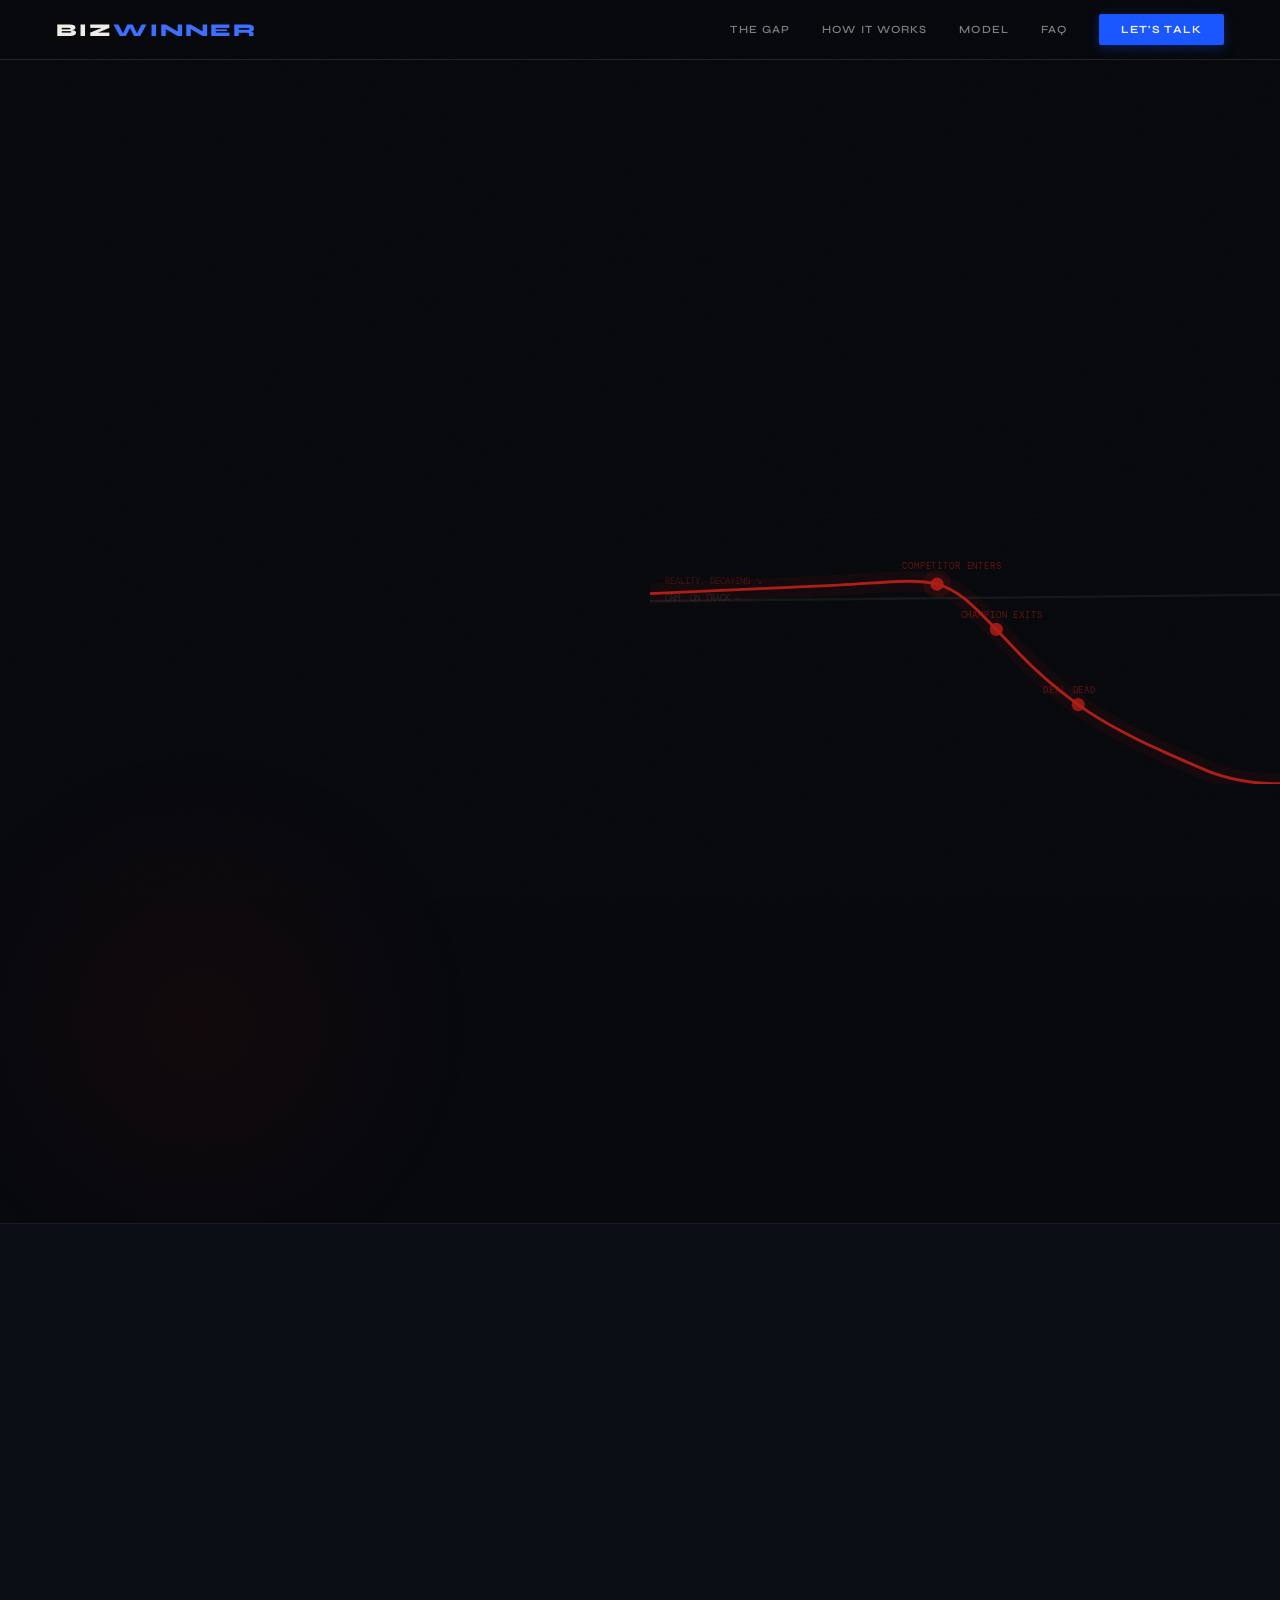
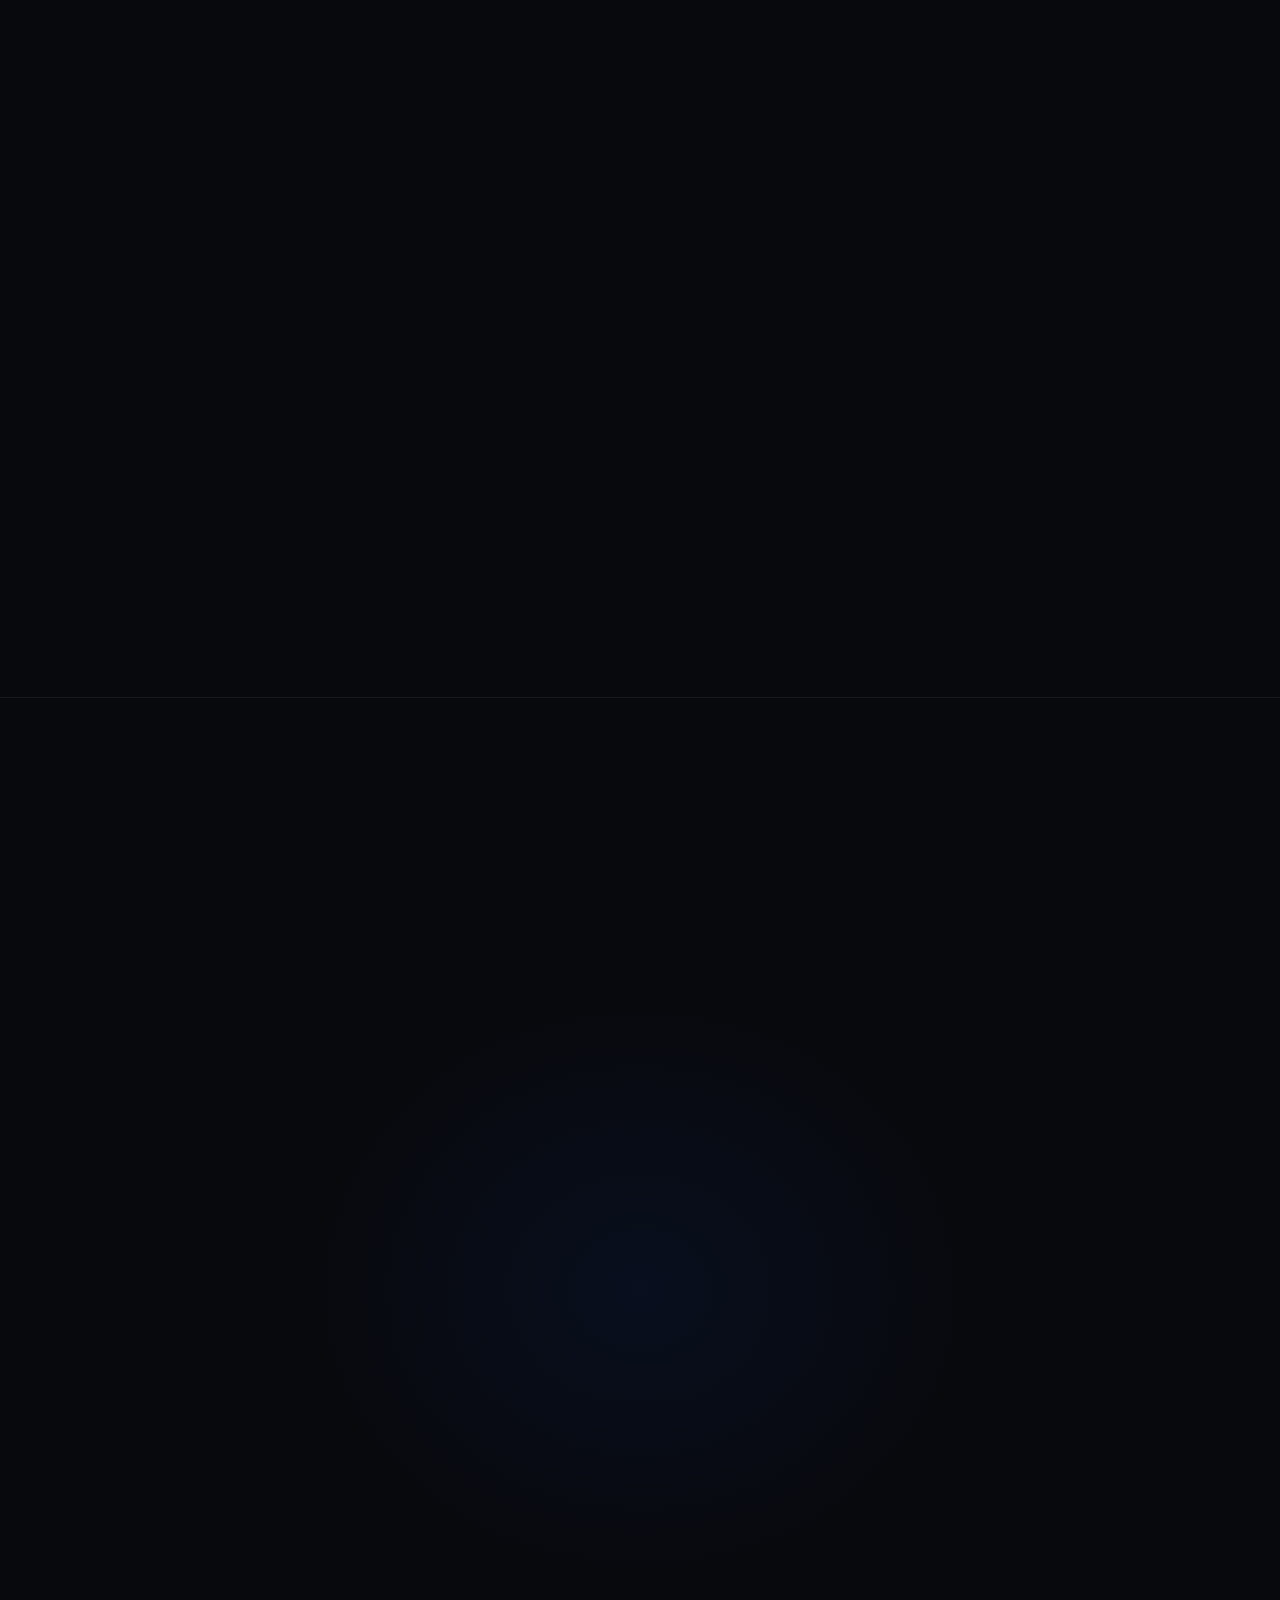
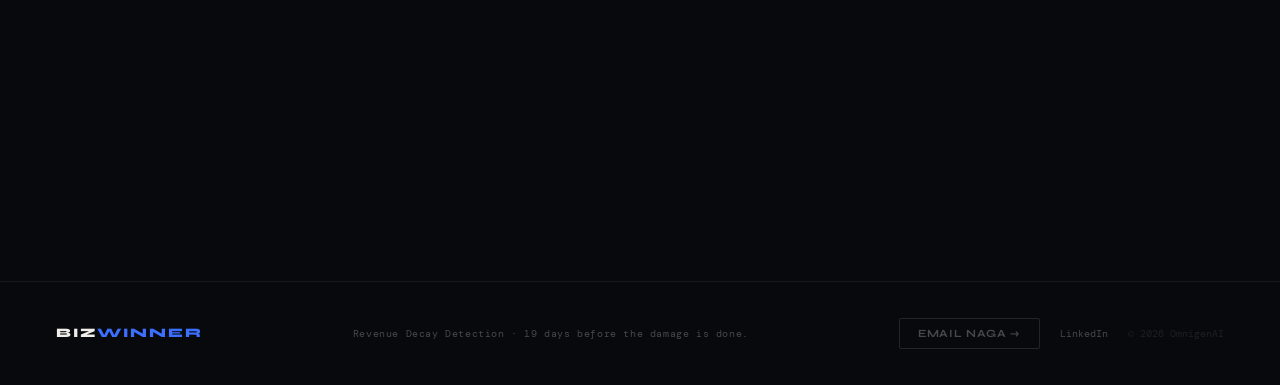
==== commit de8fd4a1: "Update index.html latest version" ====
--- a/index.html
+++ b/index.html
@@ -8,11 +8,12 @@
 <meta name="keywords" content="revenue decay detection, pipeline risk, CRM blind spots, forecast accuracy, B2B SaaS revenue intelligence, deal risk software, revenue protection, sales pipeline monitoring, CRO tools, CFO revenue visibility">
 <link rel="canonical" href="https://www.omnigenai.io">
 <meta name="robots" content="index, follow">
+<link rel="icon" type="image/svg+xml" href="data:image/svg+xml,%3Csvg xmlns='http://www.w3.org/2000/svg' viewBox='0 0 32 32'%3E%3Crect width='32' height='32' fill='%2307090d'/%3E%3Cpath d='M16 2L28 7L28 17Q28 24 16 28Q4 24 4 17L4 7Z' fill='%231a56ff'/%3E%3Cpath d='M16 2L28 7L28 17Q28 24 16 28Q4 24 4 17L4 7Z' fill='none' stroke='%233d6fff' stroke-width='0.5'/%3E%3Cpolyline points='9,16 13.5,21 23,11' fill='none' stroke='white' stroke-width='2.8' stroke-linecap='round' stroke-linejoin='round'/%3E%3C/svg%3E">
 <meta name="author" content="OmnigenAI">
 <meta property="og:type" content="website">
 <meta property="og:url" content="https://www.omnigenai.io">
 <meta property="og:title" content="Revenue dies 19 days before your forecast knows it — Bizwinner">
-<meta property="og:description" content="Your CRM says the pipeline is healthy. Bizwinner reads the buyer signals your CRM was never built to track.">
+<meta property="og:description" content="Bizwinner detects silent revenue decay 19 days before your CRM does. The independent signal layer for CROs, CFOs, and PE-backed B2B SaaS. Modeled on 240 deals, $4.2M recoverable identified.">
 <meta property="og:image" content="https://www.omnigenai.io/og-image.png">
 <meta property="og:site_name" content="Bizwinner by OmnigenAI">
 <meta name="twitter:card" content="summary_large_image">
@@ -451,7 +452,7 @@
 }
 .strike {
   position: relative; display: inline-block;
-  color: rgba(240,237,232,0.15);
+  color: rgba(240,237,232,0.35);
 }
 .strike::after {
   content: '';
@@ -486,7 +487,7 @@
 .hero-chart {
   position: absolute; right: -10px; top: 50%;
   transform: translateY(-52%);
-  width: 44vw; max-width: 580px;
+  width: 50vw; max-width: 660px;
   opacity: 0.75; pointer-events: none; z-index: 0;
 }
 #dp { stroke-dasharray: 960; stroke-dashoffset: 960; animation: draw 2.2s 0.5s cubic-bezier(0.16,1,0.3,1) forwards; }
@@ -913,6 +914,68 @@
   .faq-q { padding: 24px 0; }
   .step { padding: 22px 18px; }
 }
+
+/* ── PROOF RIBBON ── */
+.proof-ribbon {
+  display: flex; align-items: center; justify-content: center;
+  gap: 0; flex-wrap: wrap;
+  margin-top: 48px; padding: 24px 0;
+  border-top: 1px solid var(--line);
+  border-bottom: 1px solid var(--line);
+  position: relative; z-index: 1;
+}
+.pr-item {
+  display: flex; flex-direction: column; align-items: center;
+  padding: 0 40px; gap: 6px;
+}
+.pr-n {
+  font-size: clamp(22px, 2.4vw, 30px);
+  font-weight: 800; letter-spacing: -0.02em;
+  color: var(--blue-hi);
+}
+.pr-l {
+  font-family: 'DM Mono', monospace;
+  font-size: 10px; letter-spacing: 0.14em;
+  text-transform: uppercase; color: var(--ink4);
+}
+.pr-div {
+  width: 1px; height: 36px;
+  background: var(--line2); flex-shrink: 0;
+}
+
+/* ── DESIGN PARTNER URGENCY ── */
+.dp-urgency {
+  margin-bottom: 14px;
+}
+.dp-slots {
+  display: inline-flex; align-items: center; gap: 8px;
+  padding: 6px 14px;
+  background: rgba(26,86,255,0.12);
+  border: 1px solid rgba(26,86,255,0.3);
+  border-radius: 2px;
+  font-family: 'DM Mono', monospace;
+  font-size: 10px; letter-spacing: 0.16em;
+  text-transform: uppercase; color: var(--blue-hi);
+}
+.dp-slots::before {
+  content: '●';
+  color: var(--blue-hi);
+  animation: blink 2s ease infinite;
+  font-size: 8px;
+}
+
+@media (max-width: 900px) {
+  .proof-ribbon { gap: 0; }
+  .pr-item { padding: 16px 24px; }
+  .pr-div { width: 1px; height: 28px; }
+}
+@media (max-width: 540px) {
+  .proof-ribbon { flex-wrap: wrap; }
+  .pr-div:nth-child(4) { display: none; }
+  .pr-item { width: 50%; border-bottom: 1px solid var(--line); padding: 18px 12px; }
+  .pr-item:last-child, .pr-item:nth-last-child(2) { border-bottom: none; }
+  .pr-div { display: none; }
+}
 </style>
 </head>
 <body>
@@ -964,7 +1027,7 @@
         </div>
         <div class="fg"><label for="fm">What's on your mind? (optional)</label><textarea id="fm" name="message" placeholder="Forecast challenges, CRM setup, what you'd want to test..."></textarea></div>
         <button type="submit" class="form-cta" id="formBtn">Send Message →</button>
-        <p class="form-fine">Replies from naga@omnigenai.io · Usually within 1 business day<br>One conversation. No commitment. No IT involvement. No follow-up sequence.</p>
+        <p class="form-fine">Replies from <a href="/cdn-cgi/l/email-protection" class="__cf_email__" data-cfemail="82ece3e5e3c2edefecebe5e7ece3ebacebed">[email&#160;protected]</a> · Usually within 1 business day<br>One conversation. No commitment. No IT involvement. No follow-up sequence.</p>
       </form>
     </div>
     <div class="form-ok" id="formOk">
@@ -979,8 +1042,8 @@
 <nav role="navigation" aria-label="Main navigation">
   <a class="logo" href="#" aria-label="Bizwinner home">Biz<span>winner</span></a>
   <div class="nav-links">
-    <a href="#paradox" class="nav-link">Problem</a>
-    <a href="#how" class="nav-link">Solution</a>
+    <a href="#paradox" class="nav-link">The Gap</a>
+    <a href="#how" class="nav-link">How It Works</a>
     <a href="#proof" class="nav-link">Model</a>
     <a href="#faq" class="nav-link">FAQ</a>
     <button class="nav-btn" onclick="openModal()">Let's Talk</button>
@@ -991,7 +1054,7 @@
 </nav>
 
 <div class="drawer" id="drawer">
-  <a href="#paradox" onclick="closeMenu()">The Problem</a>
+  <a href="#paradox" onclick="closeMenu()">The Gap</a>
   <a href="#how" onclick="closeMenu()">How It Works</a>
   <a href="#proof" onclick="closeMenu()">Our Model</a>
   <a href="#faq" onclick="closeMenu()">FAQ</a>
@@ -1021,13 +1084,13 @@
     </span>
   </div>
 
-  <div class="hero-sub up d2">
+  <div class="hero-cta up d2" style="margin-bottom:28px">
+    <button class="btn btn-primary" onclick="openModal()">See It In Action →</button>
+    <a href="#proof" class="btn btn-outline">How We Modeled It →</a>
+  </div>
+
+  <div class="hero-sub up d3">
     <p>Revenue protection, <strong>19 days before the damage is done.</strong> The independent signal layer that reads buyer behavior your CRM was never built to track.</p>
-  </div>
-
-  <div class="hero-cta up d3">
-    <button class="btn btn-primary" onclick="openModal()">See It In Action</button>
-    <a href="#proof" class="btn btn-outline">How We Modeled It →</a>
   </div>
 
   <!-- Desktop animated chart -->
@@ -1074,6 +1137,29 @@
     <div class="hst" role="listitem">
       <div class="hst-n">$82K</div>
       <div class="hst-label">Wasted per missed $100K deal<span class="hst-src">Clari Revenue Leak 2025</span></div>
+    </div>
+  </div>
+
+  <!-- ── PROOF RIBBON — 8-second trust signal ── -->
+  <div class="proof-ribbon up d4" role="complementary" aria-label="Key proof points">
+    <div class="pr-item">
+      <span class="pr-n">240</span>
+      <span class="pr-l">deals analysed</span>
+    </div>
+    <div class="pr-div"></div>
+    <div class="pr-item">
+      <span class="pr-n">$4.2M</span>
+      <span class="pr-l">recoverable identified</span>
+    </div>
+    <div class="pr-div"></div>
+    <div class="pr-item">
+      <span class="pr-n">19 days</span>
+      <span class="pr-l">earlier than your CRM</span>
+    </div>
+    <div class="pr-div"></div>
+    <div class="pr-item">
+      <span class="pr-n">54%</span>
+      <span class="pr-l">projected deal save rate</span>
     </div>
   </div>
 </section>
@@ -1293,6 +1379,7 @@
     <div class="dp-block up d3" aria-labelledby="dph">
       <div class="dp-cols">
         <div class="dp-left">
+          <div class="dp-urgency"><span class="dp-slots">7 of 10 slots remaining</span></div>
           <h3 id="dph">You're losing deals you don't even know are at risk.</h3>
           <p>We're inviting 10 revenue leaders to find out exactly which ones — and save them before the quarter ends.</p>
           <button class="btn btn-primary" onclick="openModal()">Let's Talk →</button>
@@ -1325,7 +1412,7 @@
       <div class="faq-intro">
         <h3>Answers written for CROs, CFOs, CEOs, and investors.</h3>
         <p>Not marketing copy. If your question isn't answered here, email directly.</p>
-        <a href="mailto:naga@omnigenai.io" class="faq-email">Ask something else →</a>
+        <a href="/cdn-cgi/l/email-protection#d4bab5b3b594bbb9babdb3b1bab5bdfabdbb" class="faq-email">Ask something else →</a>
       </div>
       <div role="list">
         <div class="faq-item" role="listitem">
@@ -1363,7 +1450,7 @@
 <section id="cta" aria-labelledby="ctah">
   <div class="cta-glow"></div>
   <p class="label up" style="justify-content:center; position:relative; z-index:1">Get In Touch</p>
-  <h2 id="ctah" class="display up d1" style="position:relative;z-index:1">Stop losing deals<br>you didn't know<br>were dying.</h2>
+  <h2 id="ctah" class="display up d1" style="position:relative;z-index:1">Stop losing deals<br>you don't know<br>are dying.</h2>
   <p class="cta-sub up d2">
     You're losing deals you don't even know are at risk. We're inviting 10 revenue leaders to find out exactly which ones — and save them before the quarter ends.
   </p>
@@ -1372,7 +1459,7 @@
   </p>
   <div class="cta-btns up d3">
     <button class="btn btn-primary" style="font-size:15px; padding:18px 52px" onclick="openModal()">Let's Talk →</button>
-    <a class="cta-email" href="mailto:naga@omnigenai.io">naga@omnigenai.io</a>
+    <a class="cta-email" href="/cdn-cgi/l/email-protection#4e202f292f0e21232027292b202f27602721"><span class="__cf_email__" data-cfemail="147a757375547b797a7d73717a757d3a7d7b">[email&#160;protected]</span></a>
   </div>
   <p class="cta-fine up d4">10 design partner slots · Series Seed · Mid-Market B2B SaaS · omnigenai.io</p>
 
@@ -1397,13 +1484,13 @@
   <div class="footer-brand">Biz<span>winner</span></div>
   <div class="footer-center">Revenue Decay Detection · 19 days before the damage is done.</div>
   <div class="footer-links">
-    <a href="mailto:naga@omnigenai.io">naga@omnigenai.io</a>
+    <a href="mailto:naga@omnigenai.io" class="btn btn-outline" style="font-size:11px;padding:8px 18px;letter-spacing:0.06em;border-color:rgba(240,237,232,0.12)">Email Naga →</a>
     <a href="https://www.linkedin.com/company/omnigen-ai/" target="_blank" rel="noopener noreferrer">LinkedIn</a>
     <span>© 2026 OmnigenAI</span>
   </div>
 </footer>
 
-<script>
+<script data-cfasync="false" src="/cdn-cgi/scripts/5c5dd728/cloudflare-static/email-decode.min.js"></script><script>
 // ─── Progress bar
 window.addEventListener('scroll', () => {
   const s = document.documentElement;
@@ -1482,19 +1569,4 @@
 document.getElementById('contactForm').addEventListener('submit', function(e) {
   e.preventDefault();
   const btn = document.getElementById('formBtn');
-  btn.textContent = 'Sending…'; btn.disabled = true;
-  fetch('/', {
-    method: 'POST',
-    headers: { 'Content-Type': 'application/x-www-form-urlencoded' },
-    body: new URLSearchParams(new FormData(this)).toString()
-  }).then(() => {
-    document.getElementById('formWrap').style.display = 'none';
-    document.getElementById('formOk').style.display = 'block';
-  }).catch(() => {
-    btn.textContent = 'Send Message →'; btn.disabled = false;
-    alert('Something went wrong. Please email naga@omnigenai.io directly.');
-  });
-});
-</script>
-</body>
-</html>
+  btn.textContent = 'Sending…'
